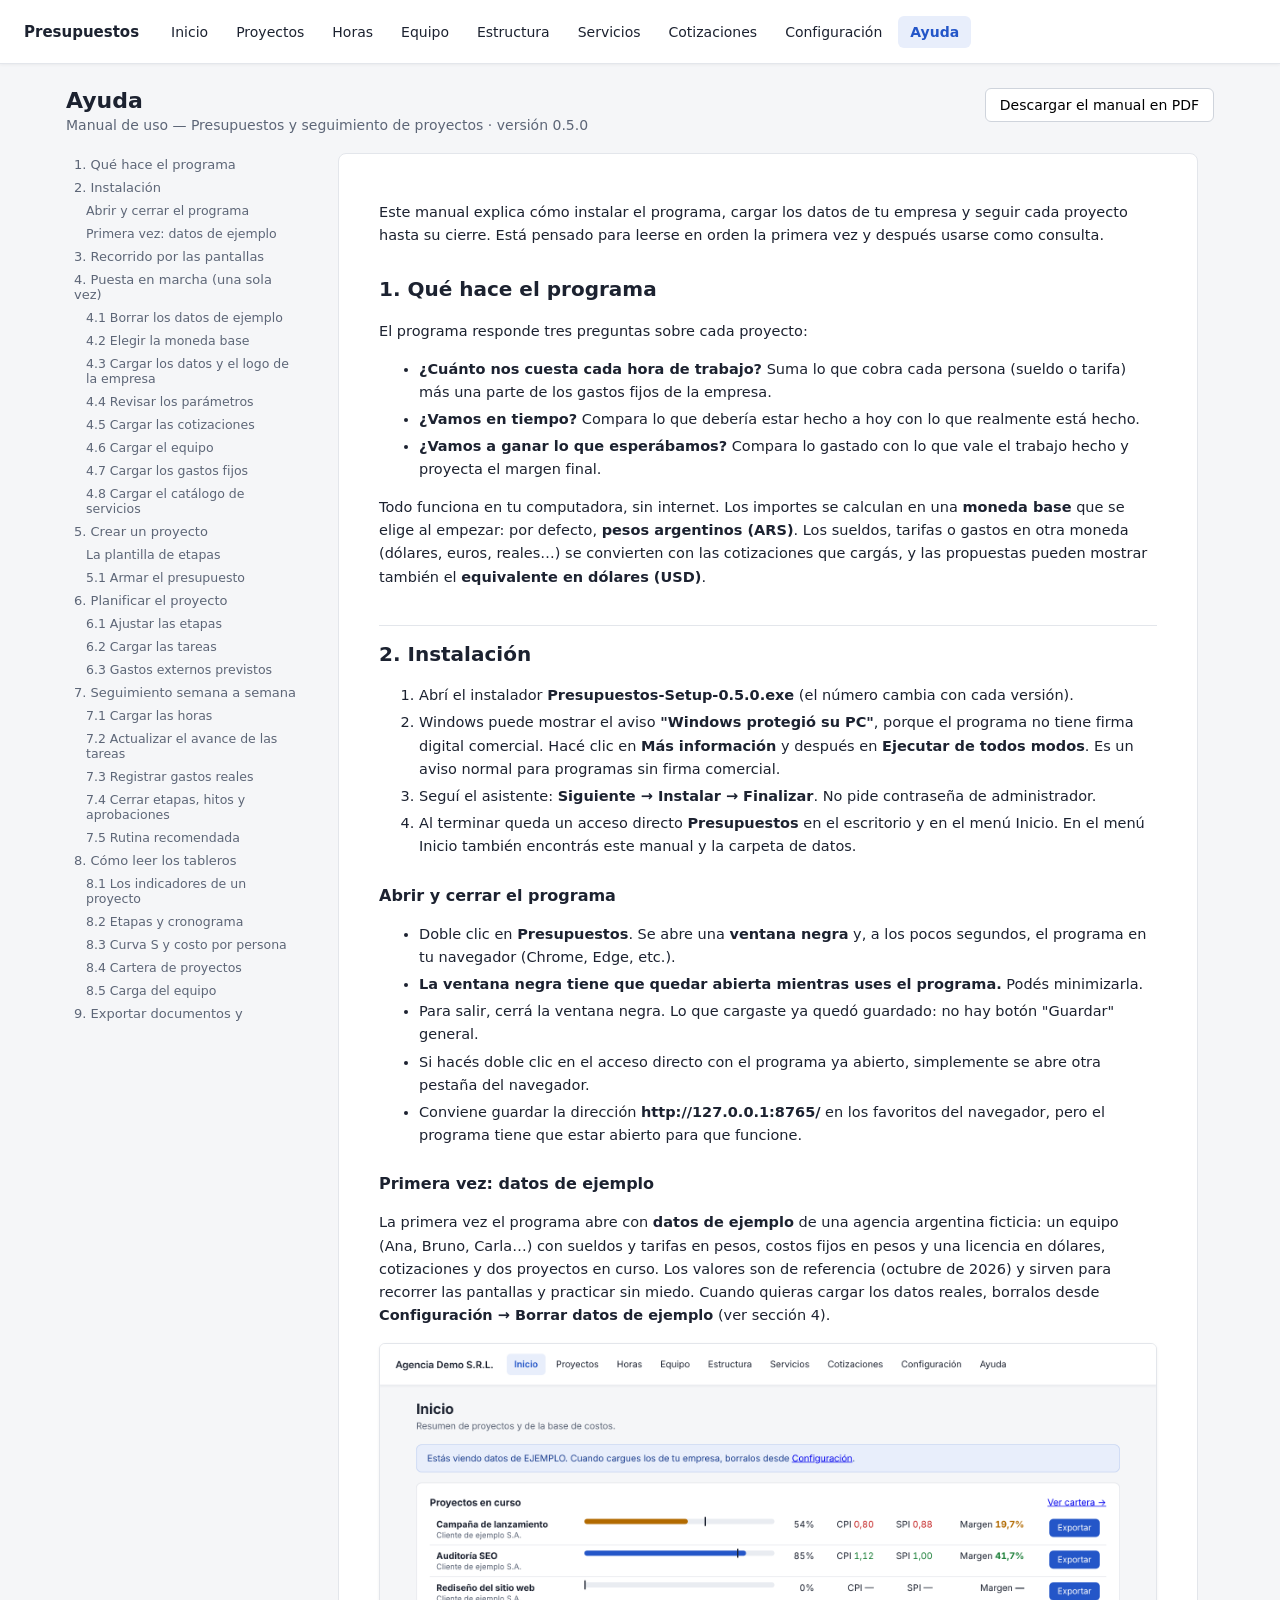
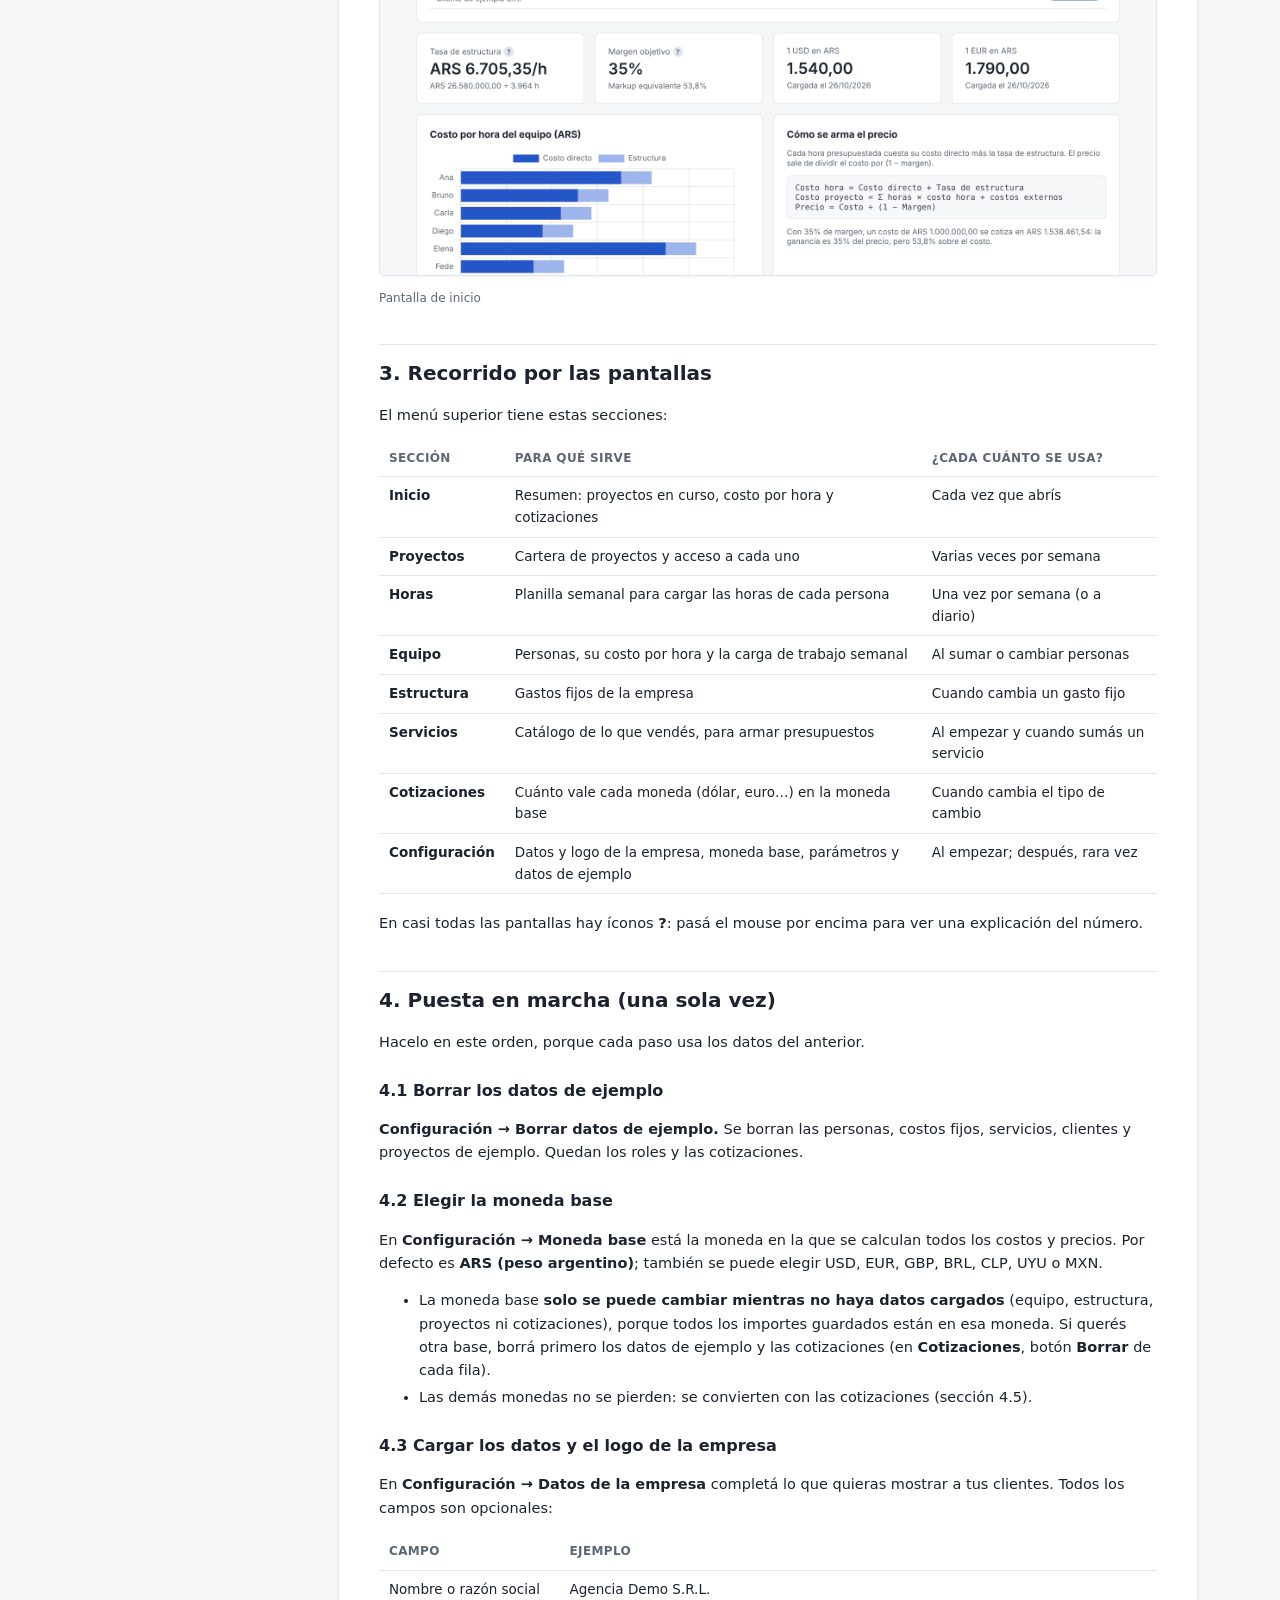
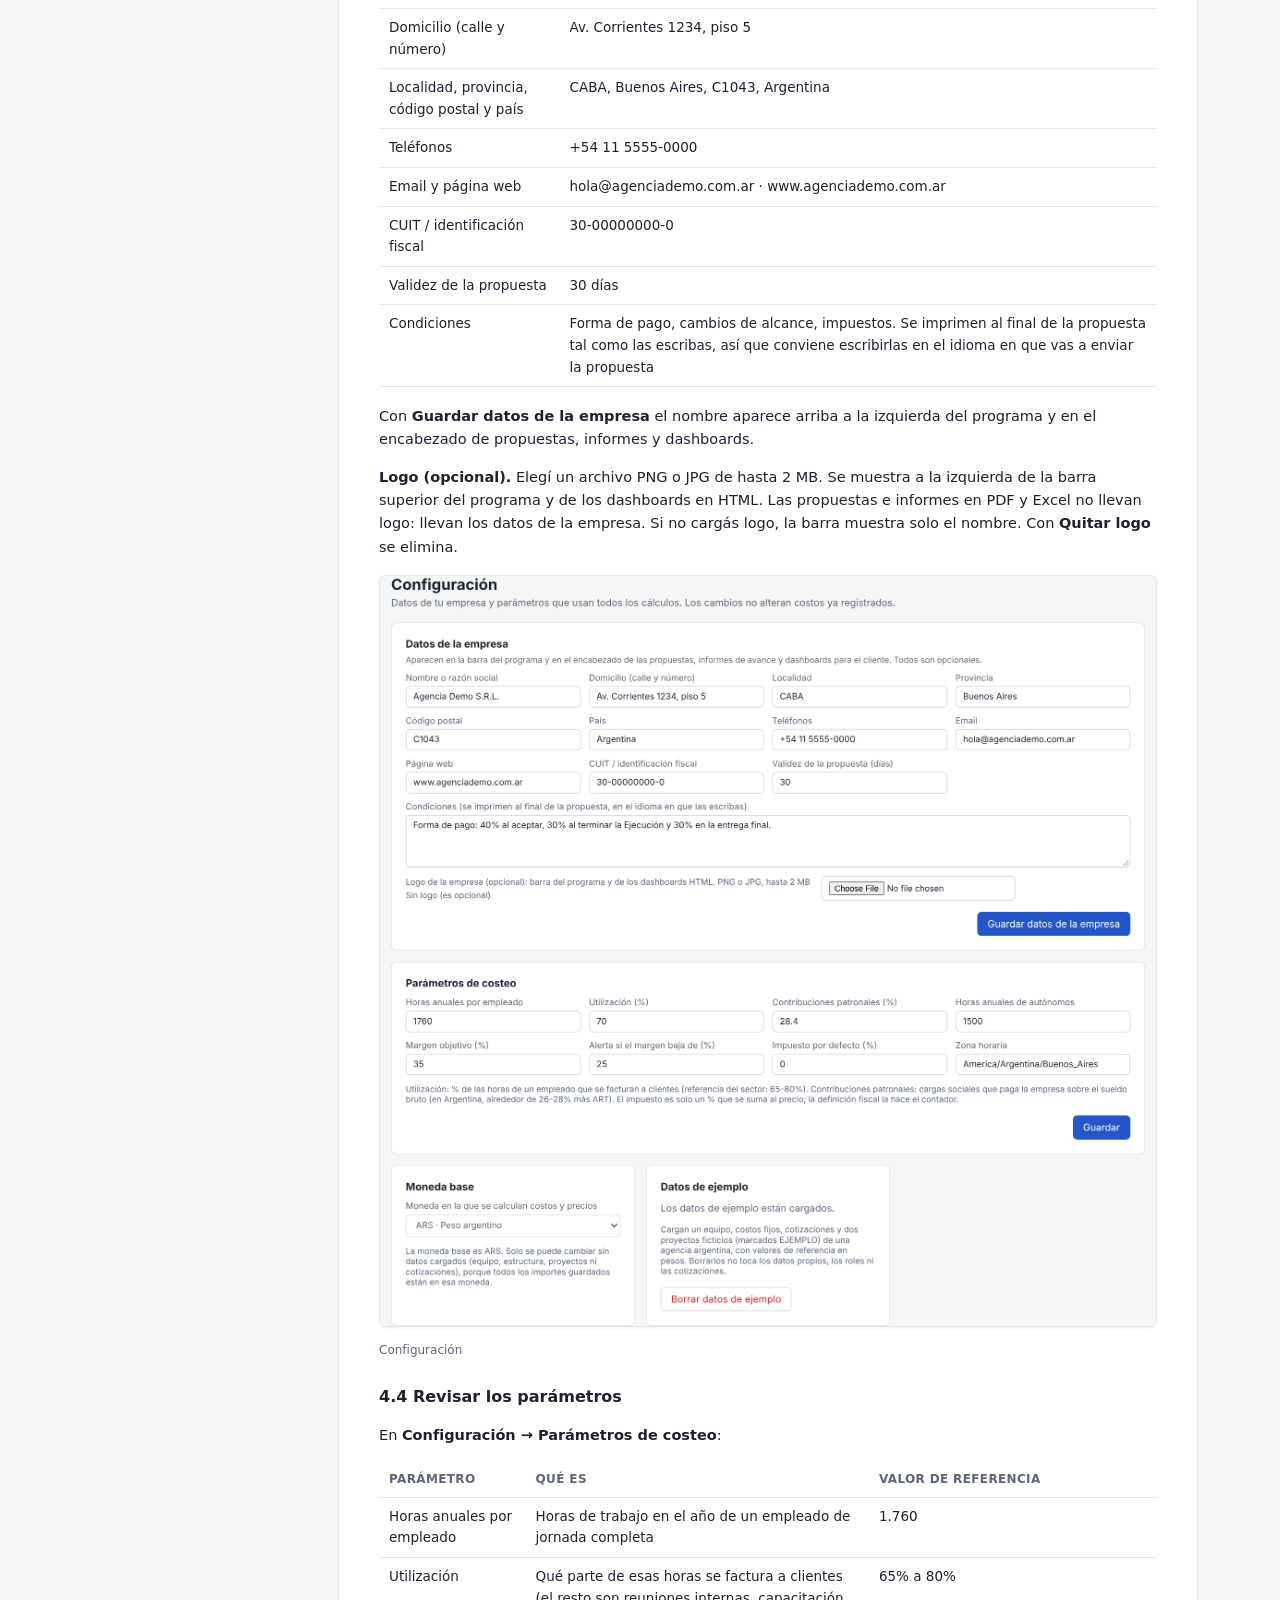
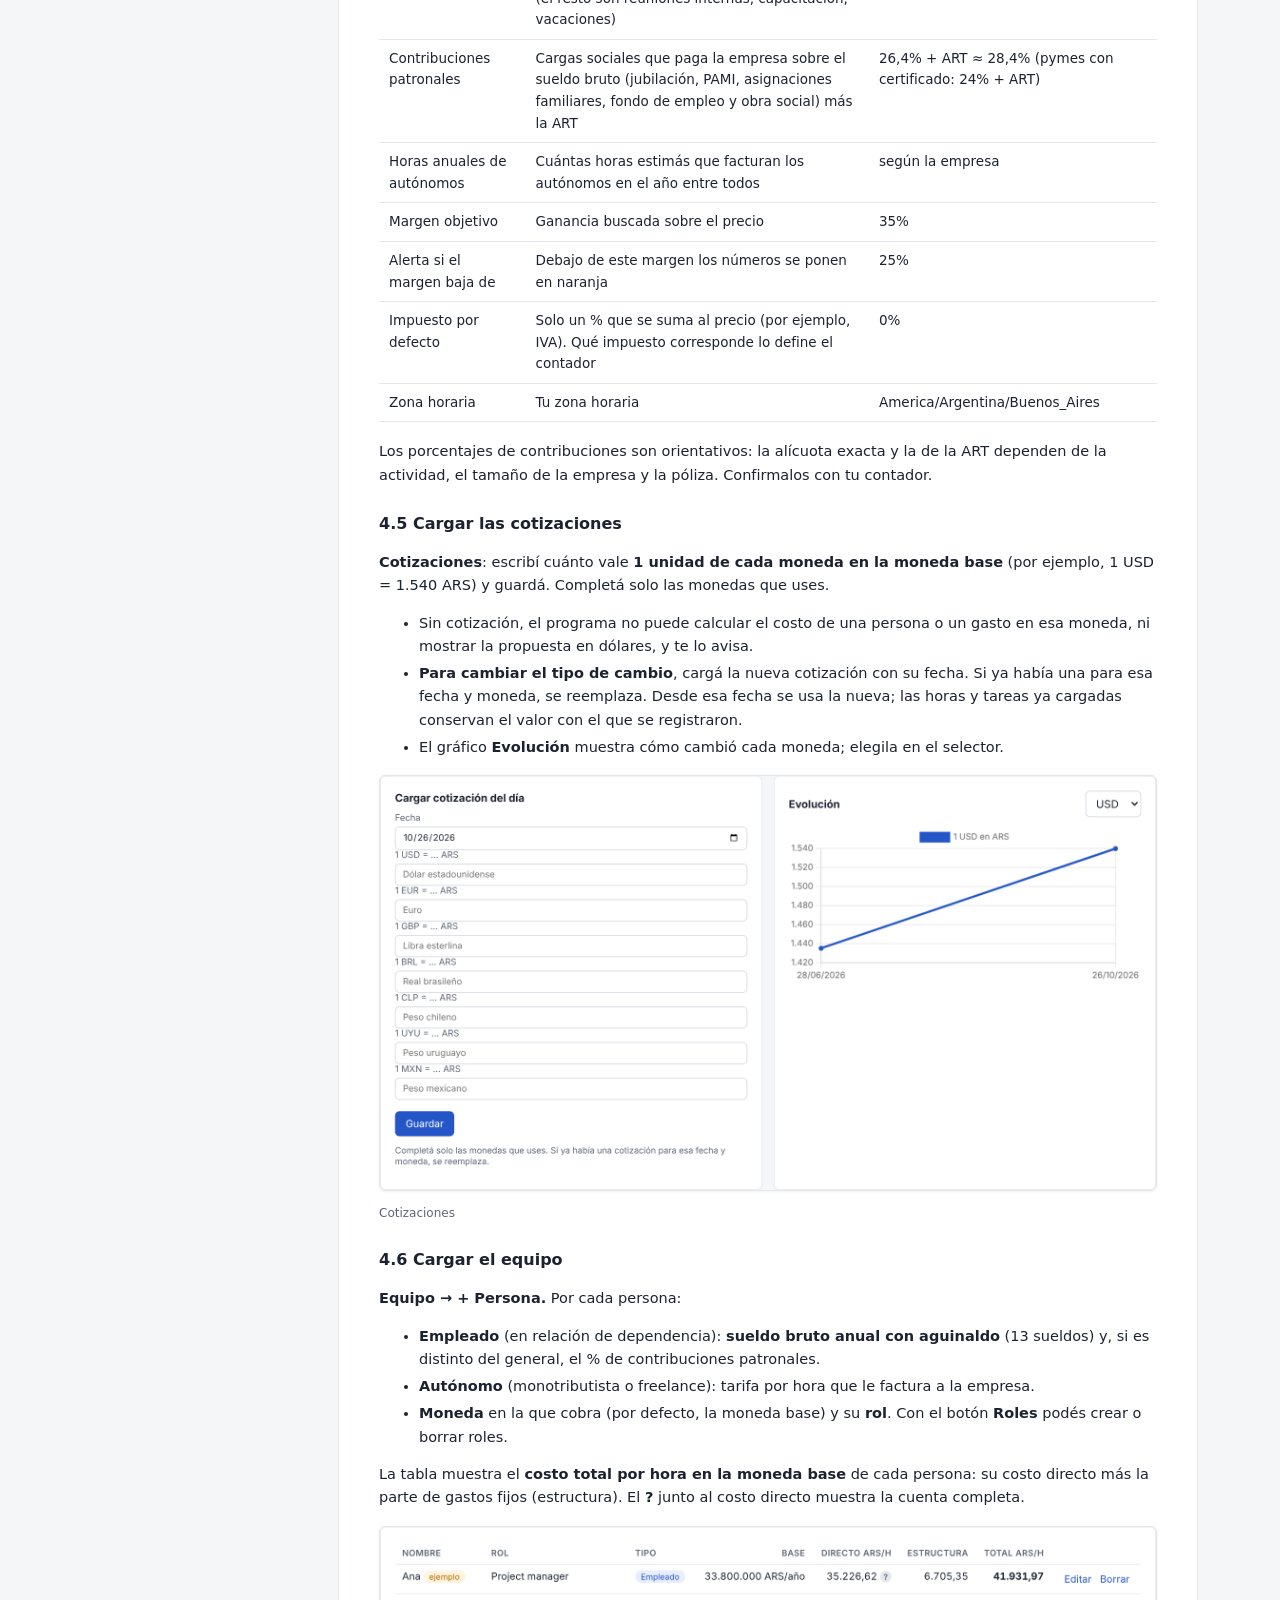
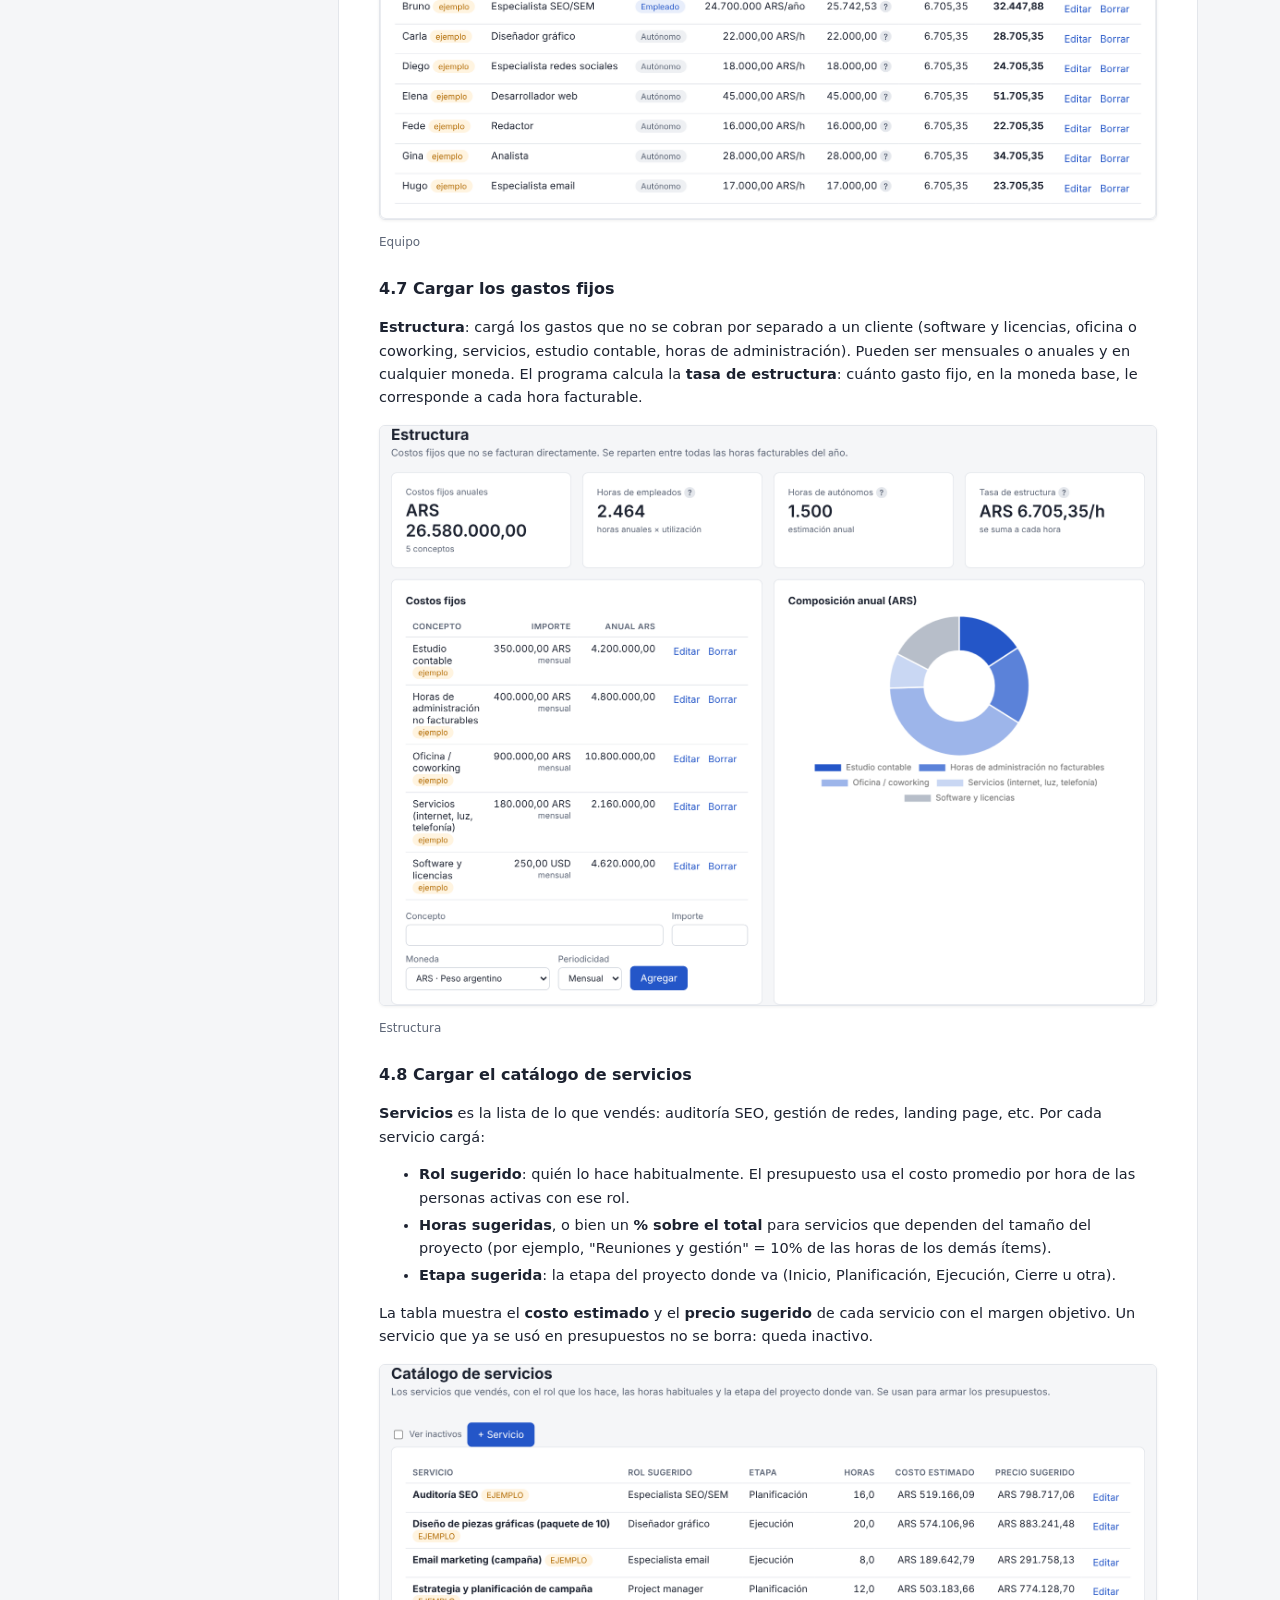
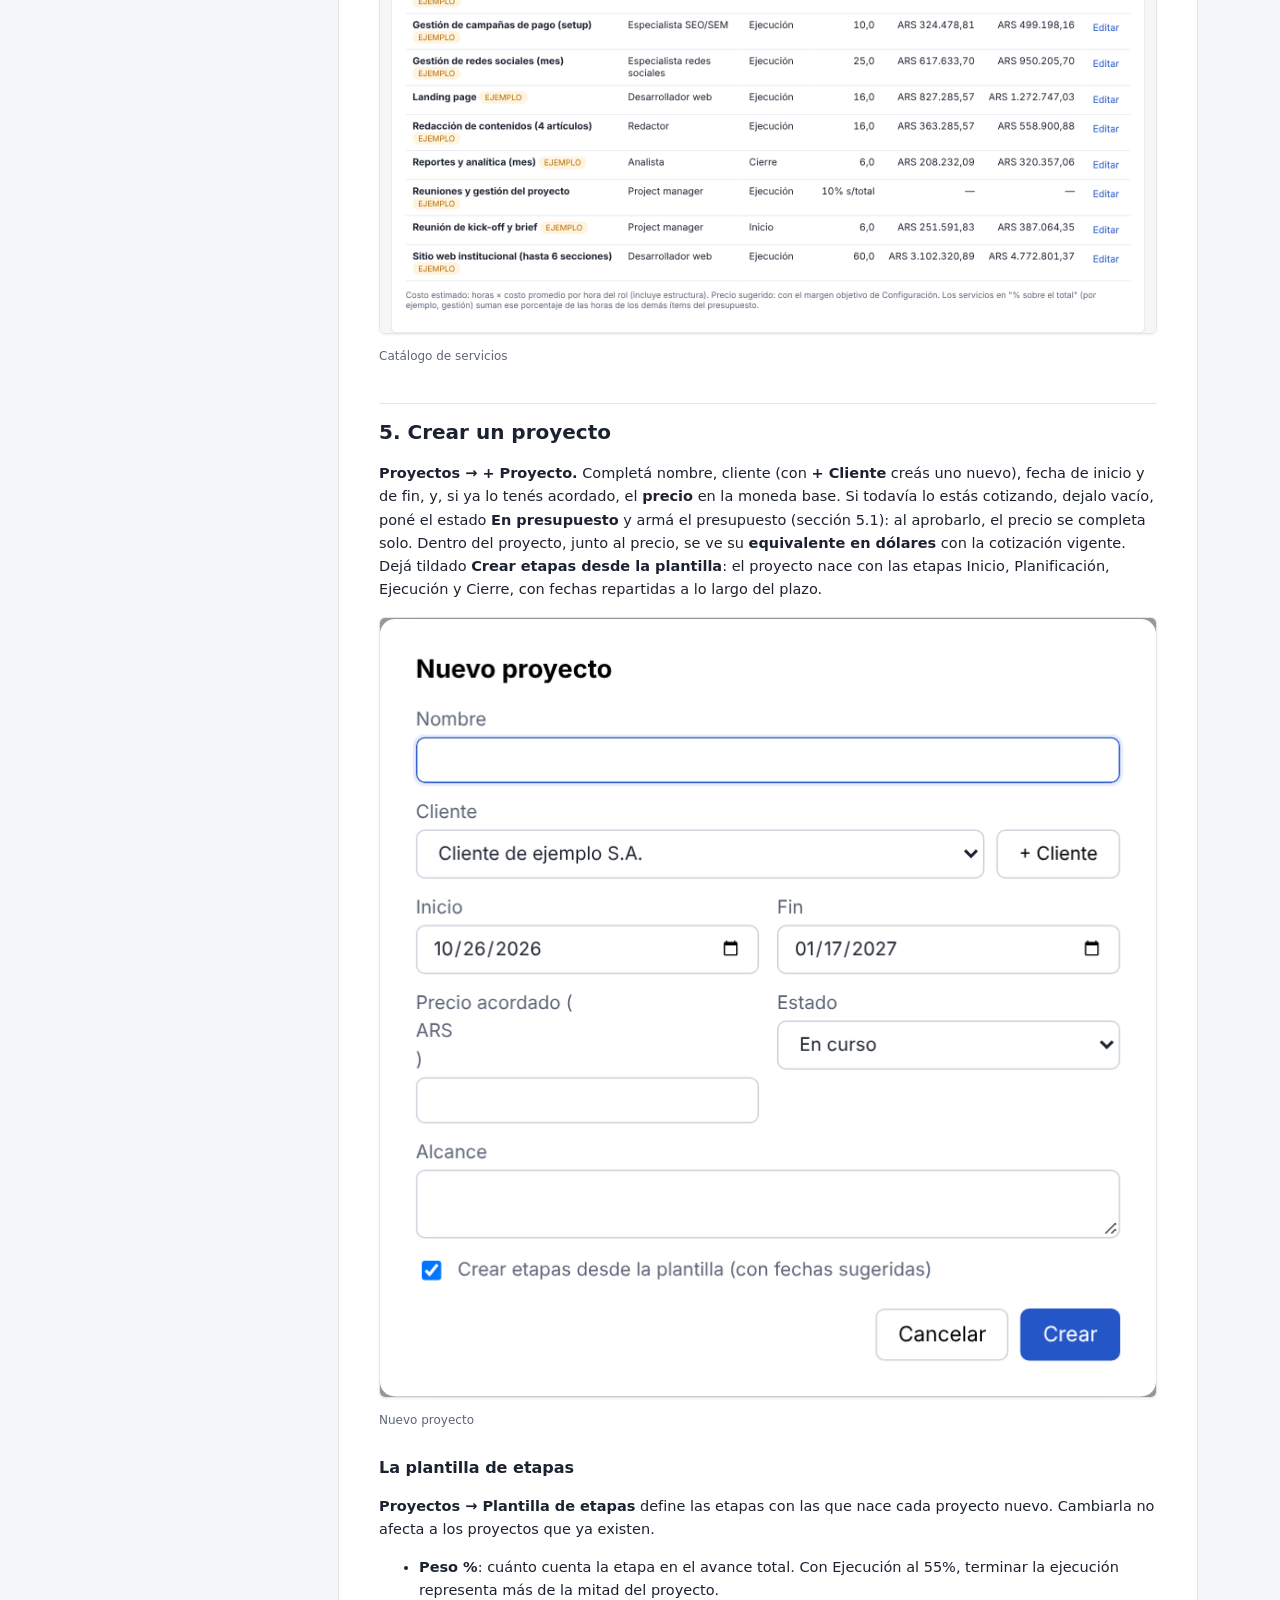
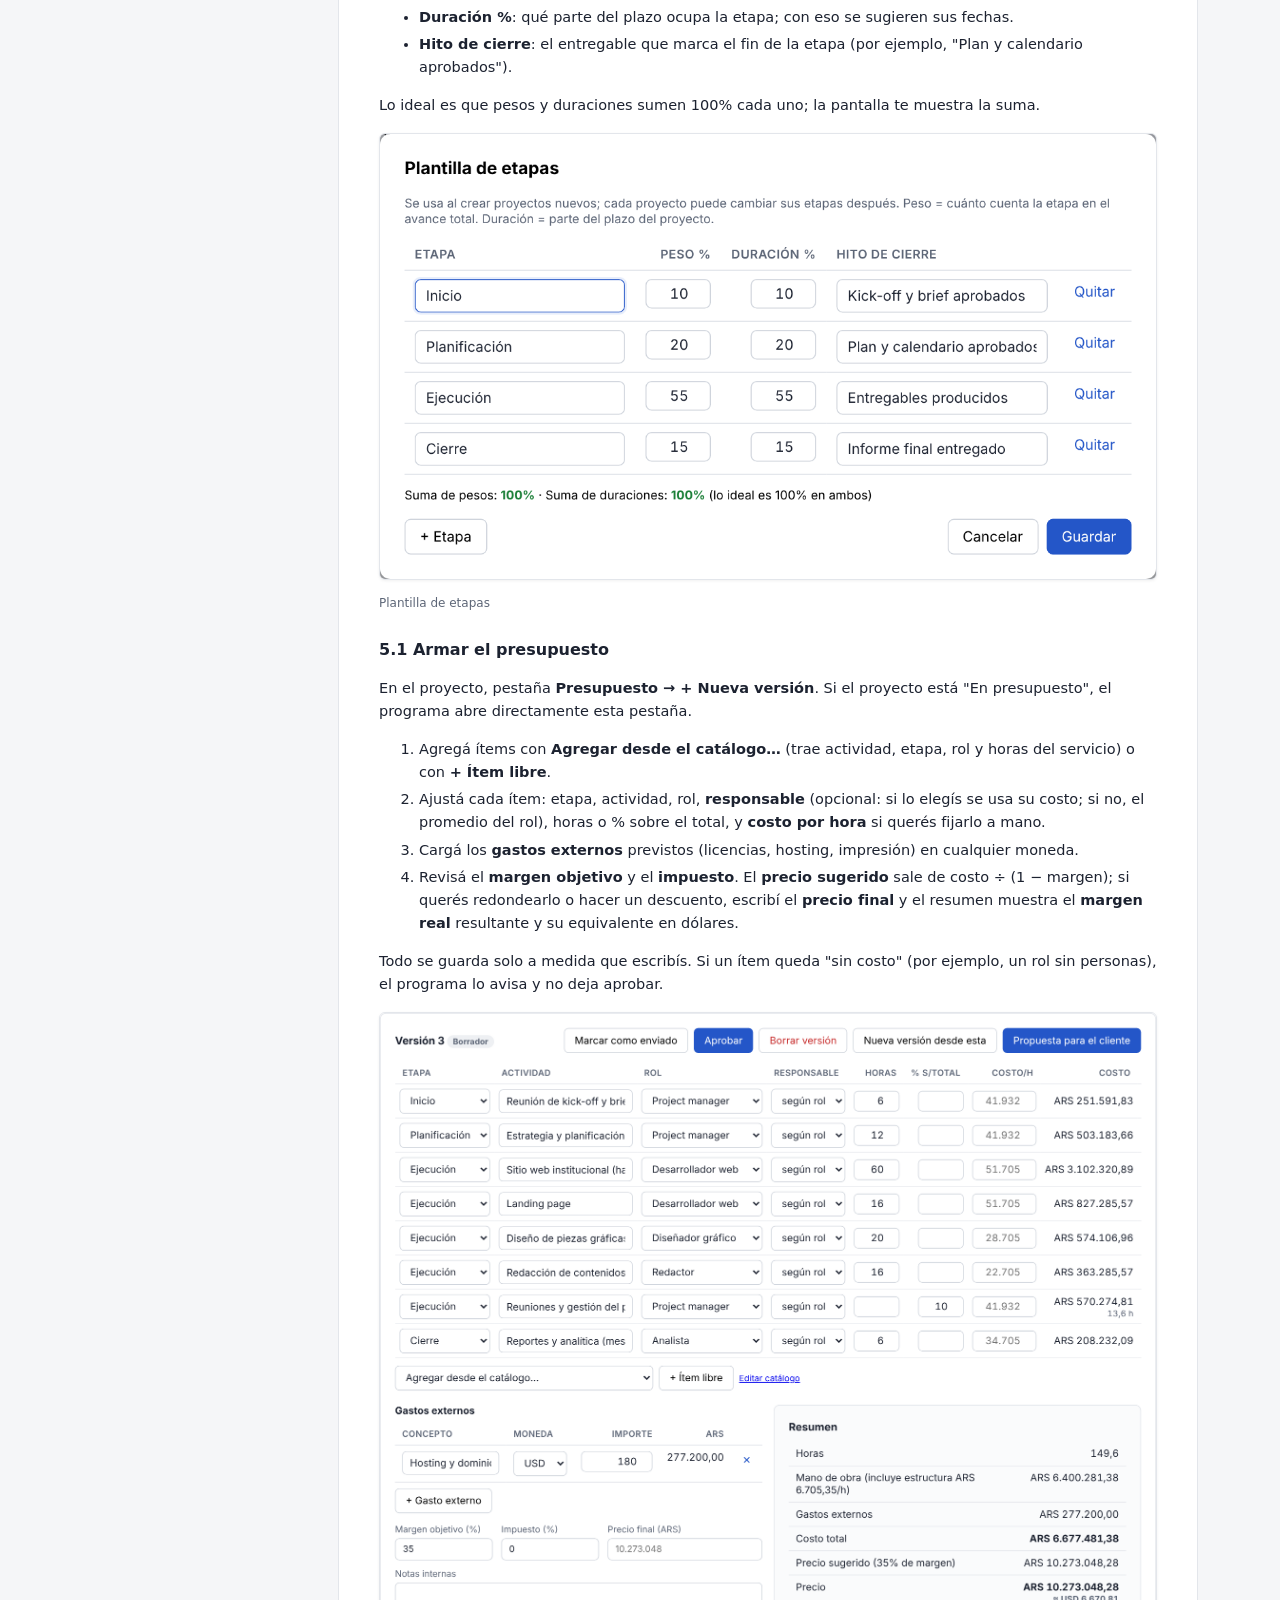
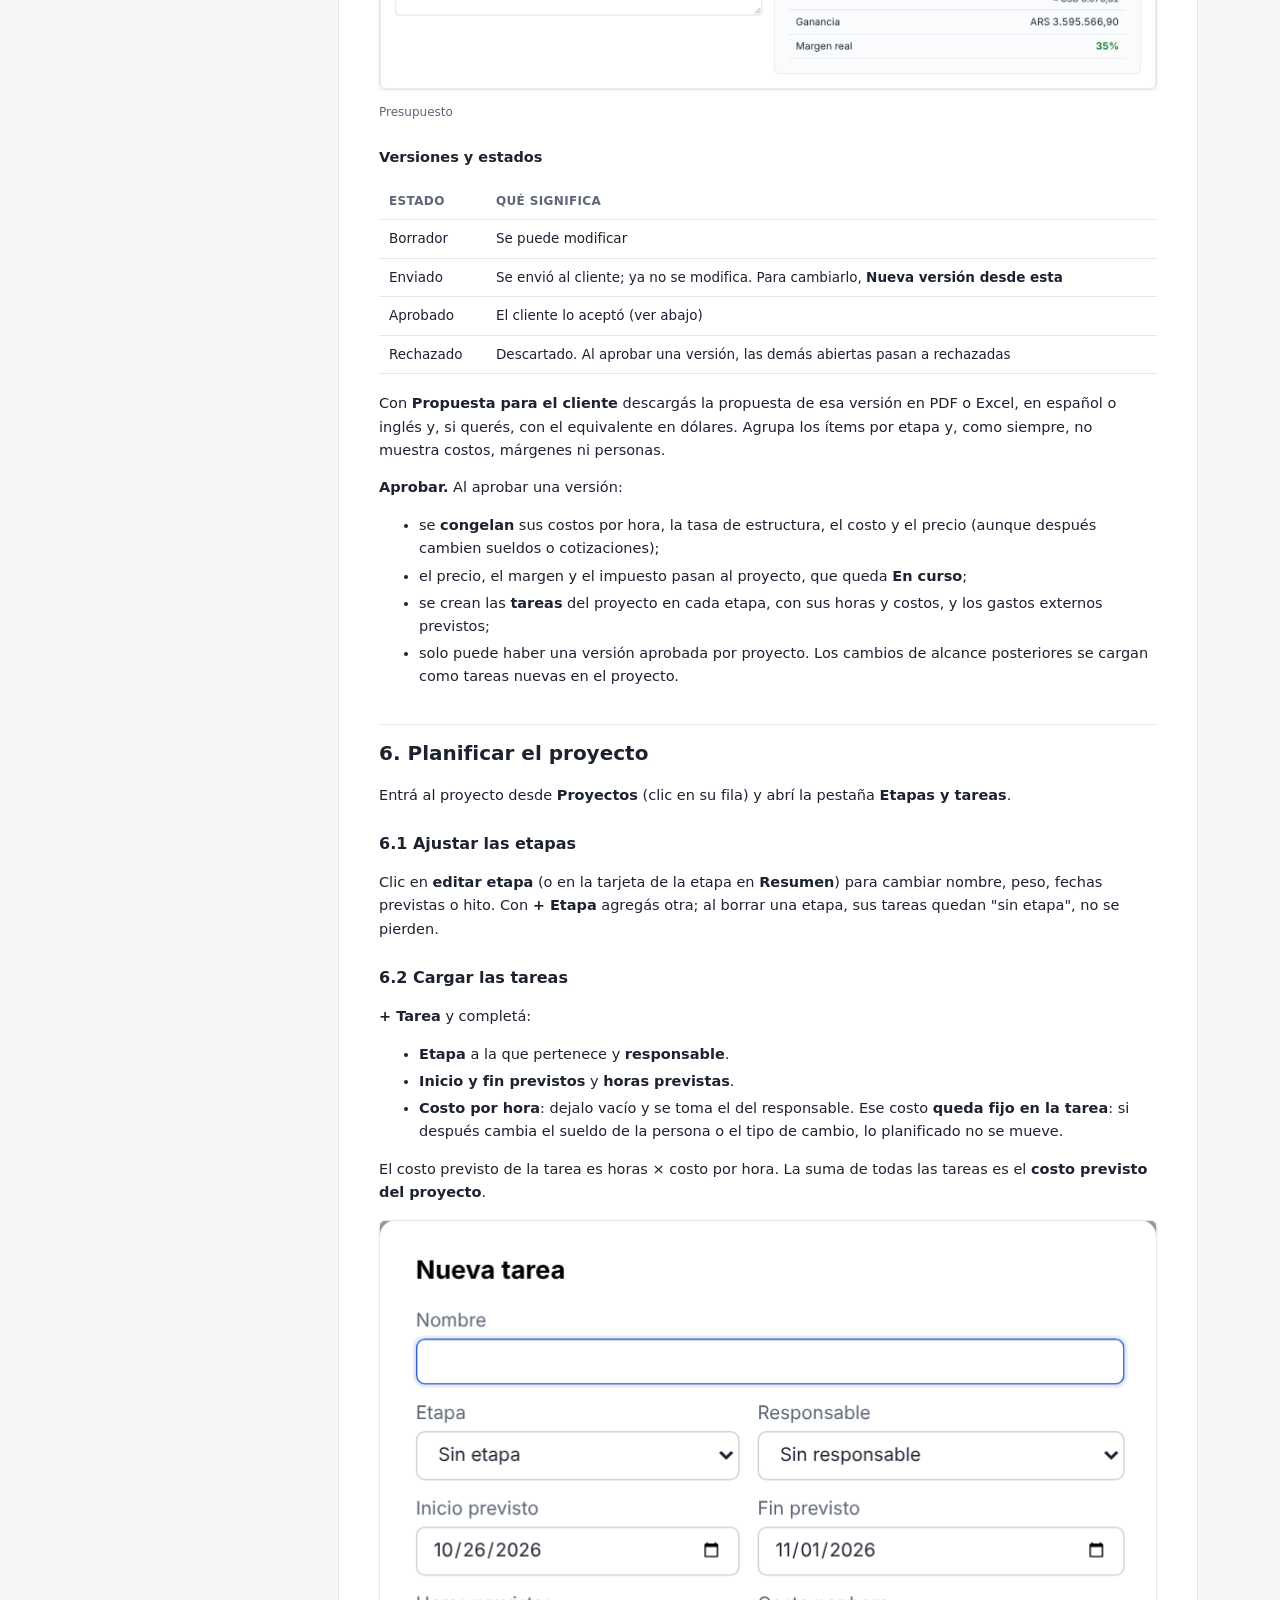
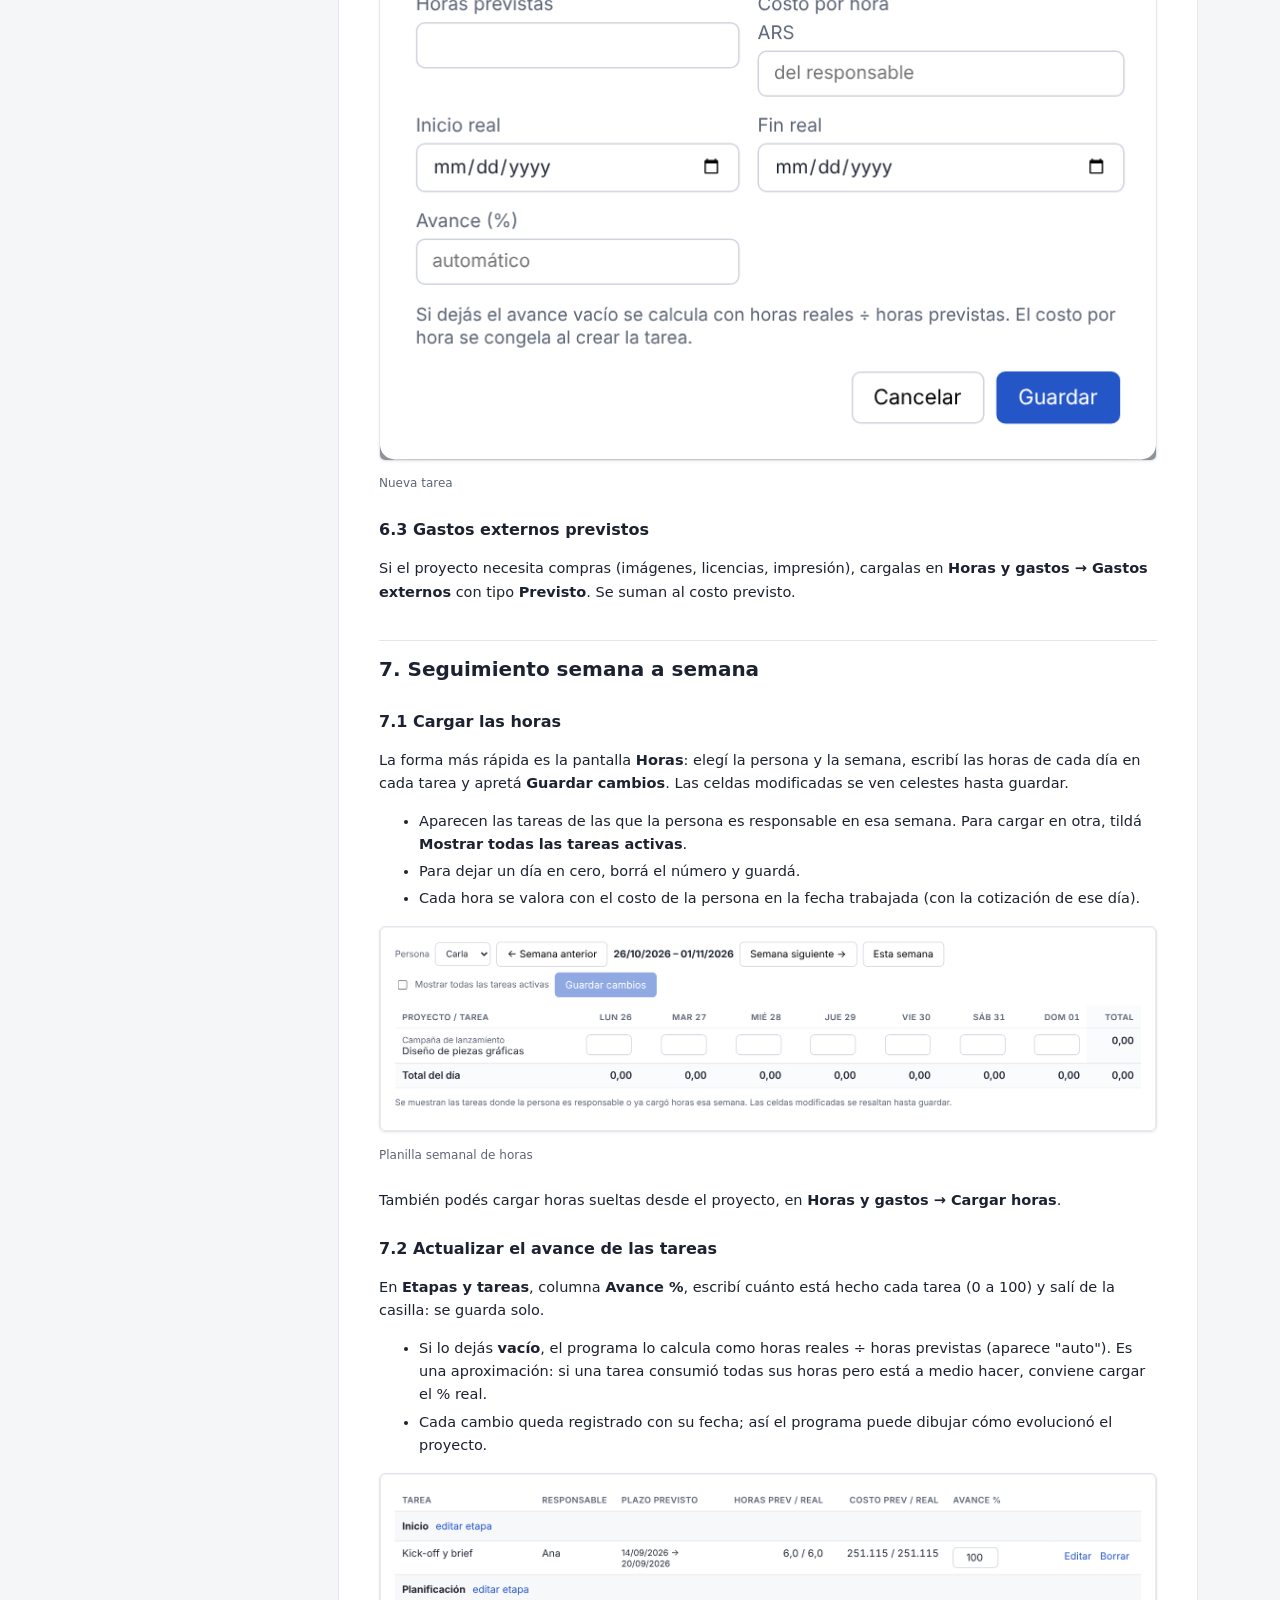
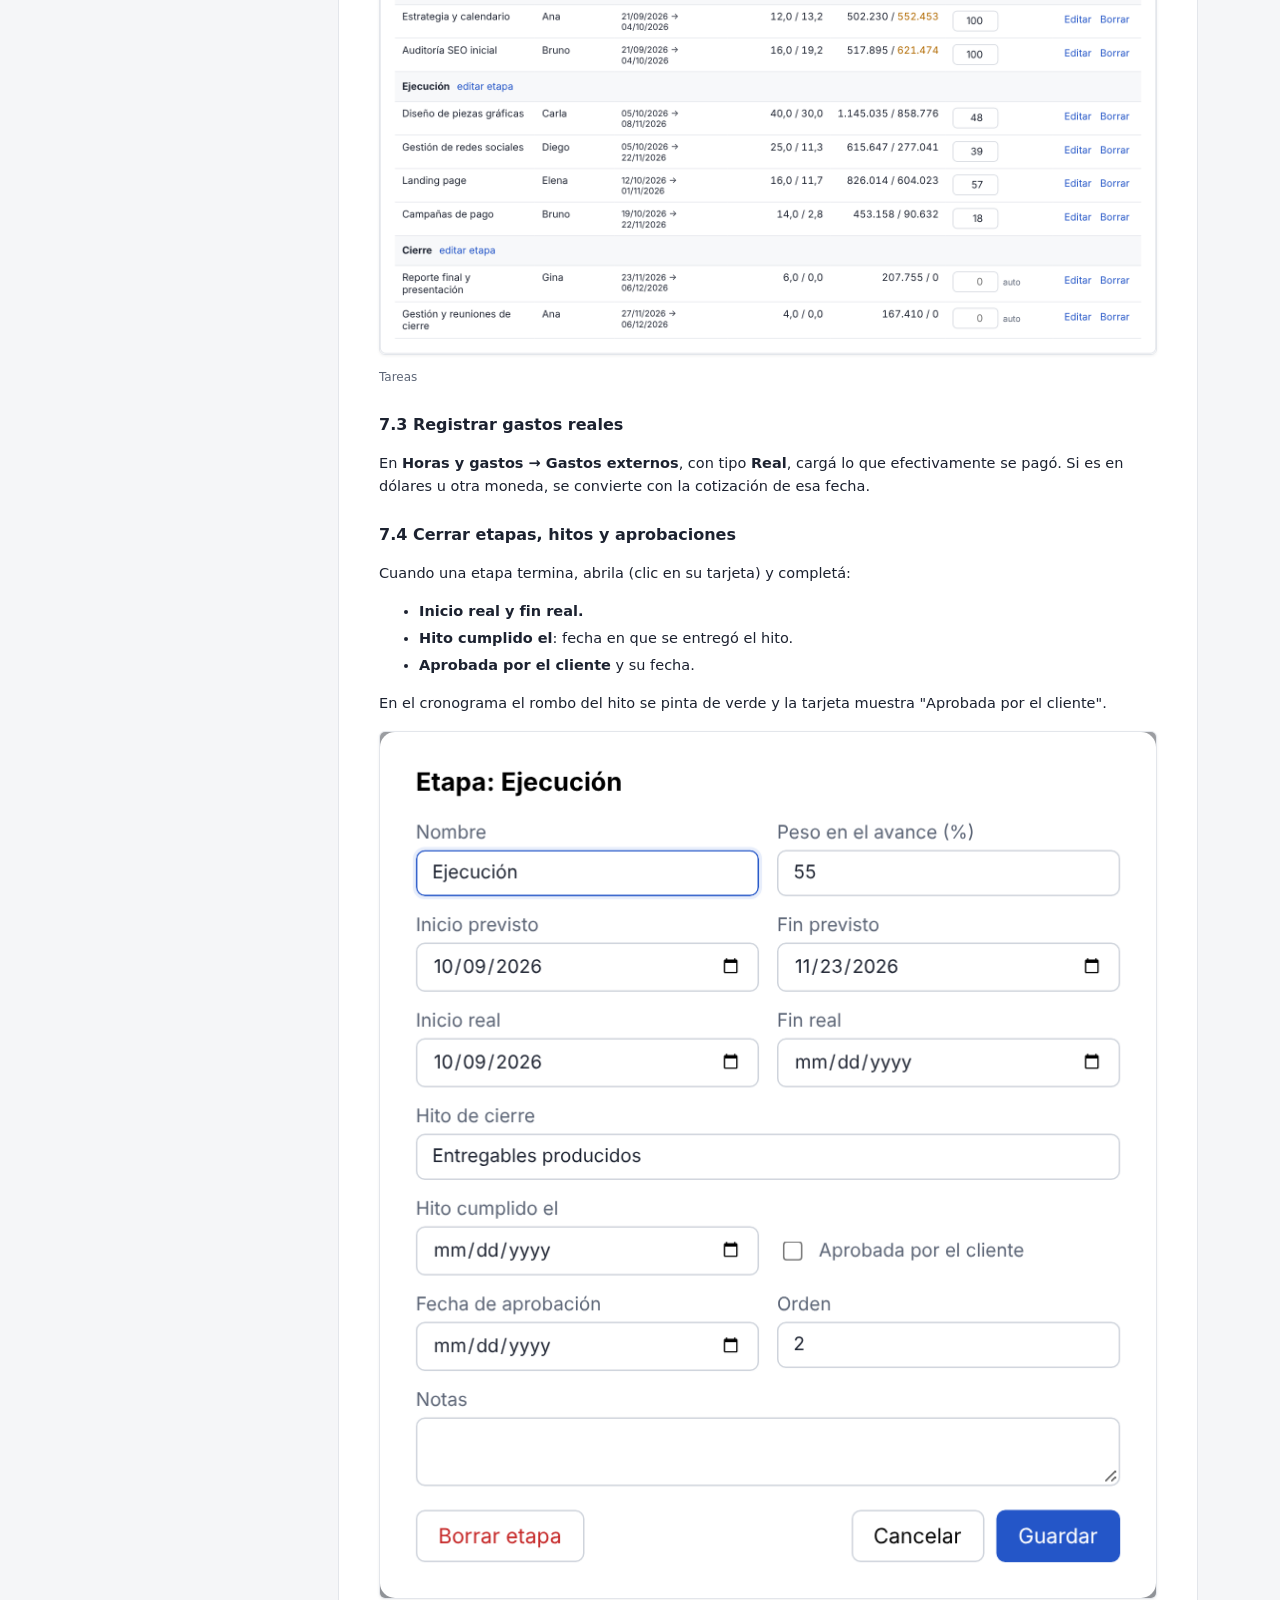
==== frontend/ayuda.html @ 63704be1 "Presupuestos y seguimiento de proyectos 0.5.0 Sistema local para agencias y consultoras de marketing" ====
<!doctype html>
<html lang="es">
<head>
  <meta charset="utf-8"><meta name="viewport" content="width=device-width, initial-scale=1">
  <title>Ayuda · Presupuestos</title>
  <link rel="stylesheet" href="assets/app.css">
  <style>
.manual { display: grid; grid-template-columns: 240px 1fr; gap: 32px; align-items: start; }
.manual nav.indice { position: sticky; top: 16px; font-size: 13px; max-height: calc(100vh - 32px); overflow: auto; }
.manual nav.indice a { display: block; color: var(--muted); text-decoration: none; padding: 4px 8px; border-radius: 4px; }
.manual nav.indice a:hover { background: var(--accent-soft); color: var(--accent); }
.manual nav.indice a.n3 { padding-left: 20px; font-size: 12.5px; }
.contenido { background: #fff; border: 1px solid var(--line); border-radius: 8px; padding: 32px 40px; line-height: 1.6; font-size: 14.5px; max-width: 860px; }
.contenido h2 { font-size: 20px; margin: 36px 0 12px; padding-top: 12px; border-top: 1px solid var(--line); }
.contenido h2:first-of-type { border-top: none; margin-top: 8px; }
.contenido h3 { font-size: 16px; margin: 24px 0 8px; }
.contenido table { margin: 12px 0 18px; font-size: 13.5px; }
.contenido td, .contenido th { border-bottom: 1px solid var(--line); }
.contenido figure { margin: 16px 0 24px; }
.contenido figure img { max-width: 100%; border: 1px solid var(--line); border-radius: 6px; box-shadow: 0 1px 3px rgba(0,0,0,.06); }
.contenido figcaption { font-size: 12px; color: var(--muted); margin-top: 6px; }
.contenido code { background: #f2f4f7; padding: 1px 5px; border-radius: 4px; font-size: 12.5px; }
.contenido li { margin: 4px 0; }
@media (max-width: 900px) { .manual { grid-template-columns: 1fr; } .manual nav.indice { position: static; } .contenido { padding: 20px; } }
</style>
</head>
<body>
<main style="max-width:1180px">
  <div style="display:flex;justify-content:space-between;align-items:flex-start;gap:16px;flex-wrap:wrap">
    <div><h1>Ayuda</h1><p class="sub">Manual de uso — Presupuestos y seguimiento de proyectos · versión 0.5.0</p></div>
    <a href="manual.pdf" download><button>Descargar el manual en PDF</button></a>
  </div>
  <div class="manual">
    <nav class="indice"><a class="n2" href="#1-que-hace-el-programa">1. Qué hace el programa</a><a class="n2" href="#2-instalacion">2. Instalación</a><a class="n3" href="#abrir-y-cerrar-el-programa">Abrir y cerrar el programa</a><a class="n3" href="#primera-vez-datos-de-ejemplo">Primera vez: datos de ejemplo</a><a class="n2" href="#3-recorrido-por-las-pantallas">3. Recorrido por las pantallas</a><a class="n2" href="#4-puesta-en-marcha-una-sola-vez">4. Puesta en marcha (una sola vez)</a><a class="n3" href="#41-borrar-los-datos-de-ejemplo">4.1 Borrar los datos de ejemplo</a><a class="n3" href="#42-elegir-la-moneda-base">4.2 Elegir la moneda base</a><a class="n3" href="#43-cargar-los-datos-y-el-logo-de-la-empresa">4.3 Cargar los datos y el logo de la empresa</a><a class="n3" href="#44-revisar-los-parametros">4.4 Revisar los parámetros</a><a class="n3" href="#45-cargar-las-cotizaciones">4.5 Cargar las cotizaciones</a><a class="n3" href="#46-cargar-el-equipo">4.6 Cargar el equipo</a><a class="n3" href="#47-cargar-los-gastos-fijos">4.7 Cargar los gastos fijos</a><a class="n3" href="#48-cargar-el-catalogo-de-servicios">4.8 Cargar el catálogo de servicios</a><a class="n2" href="#5-crear-un-proyecto">5. Crear un proyecto</a><a class="n3" href="#la-plantilla-de-etapas">La plantilla de etapas</a><a class="n3" href="#51-armar-el-presupuesto">5.1 Armar el presupuesto</a><a class="n2" href="#6-planificar-el-proyecto">6. Planificar el proyecto</a><a class="n3" href="#61-ajustar-las-etapas">6.1 Ajustar las etapas</a><a class="n3" href="#62-cargar-las-tareas">6.2 Cargar las tareas</a><a class="n3" href="#63-gastos-externos-previstos">6.3 Gastos externos previstos</a><a class="n2" href="#7-seguimiento-semana-a-semana">7. Seguimiento semana a semana</a><a class="n3" href="#71-cargar-las-horas">7.1 Cargar las horas</a><a class="n3" href="#72-actualizar-el-avance-de-las-tareas">7.2 Actualizar el avance de las tareas</a><a class="n3" href="#73-registrar-gastos-reales">7.3 Registrar gastos reales</a><a class="n3" href="#74-cerrar-etapas-hitos-y-aprobaciones">7.4 Cerrar etapas, hitos y aprobaciones</a><a class="n3" href="#75-rutina-recomendada">7.5 Rutina recomendada</a><a class="n2" href="#8-como-leer-los-tableros">8. Cómo leer los tableros</a><a class="n3" href="#81-los-indicadores-de-un-proyecto">8.1 Los indicadores de un proyecto</a><a class="n3" href="#82-etapas-y-cronograma">8.2 Etapas y cronograma</a><a class="n3" href="#83-curva-s-y-costo-por-persona">8.3 Curva S y costo por persona</a><a class="n3" href="#84-cartera-de-proyectos">8.4 Cartera de proyectos</a><a class="n3" href="#85-carga-del-equipo">8.5 Carga del equipo</a><a class="n2" href="#9-exportar-documentos-y-dashboards">9. Exportar documentos y dashboards</a><a class="n3" href="#91-para-el-cliente-en-espanol-o-ingles-sin-costos">9.1 Para el cliente (en español o inglés, sin costos)</a><a class="n3" href="#92-para-uso-interno">9.2 Para uso interno</a><a class="n3" href="#93-los-dashboards-en-html">9.3 Los dashboards en HTML</a><a class="n2" href="#10-respaldos-y-datos">10. Respaldos y datos</a><a class="n2" href="#11-actualizaciones">11. Actualizaciones</a><a class="n2" href="#12-problemas-frecuentes">12. Problemas frecuentes</a><a class="n2" href="#13-glosario">13. Glosario</a><a class="n2" href="#14-licencia-y-autoria">14. Licencia y autoría</a></nav>
    <article class="contenido"><p>Este manual explica cómo instalar el programa, cargar los datos de tu empresa y seguir cada proyecto hasta su cierre. Está pensado para leerse en orden la primera vez y después usarse como consulta.</p>
<h2 id="1-que-hace-el-programa">1. Qué hace el programa</h2>
<p>El programa responde tres preguntas sobre cada proyecto:</p>
<ul>
<li><strong>¿Cuánto nos cuesta cada hora de trabajo?</strong> Suma lo que cobra cada persona (sueldo o tarifa) más una parte de los gastos fijos de la empresa.</li>
<li><strong>¿Vamos en tiempo?</strong> Compara lo que debería estar hecho a hoy con lo que realmente está hecho.</li>
<li><strong>¿Vamos a ganar lo que esperábamos?</strong> Compara lo gastado con lo que vale el trabajo hecho y proyecta el margen final.</li>
</ul>
<p>Todo funciona en tu computadora, sin internet. Los importes se calculan en una <strong>moneda base</strong> que se elige al empezar: por defecto, <strong>pesos argentinos (ARS)</strong>. Los sueldos, tarifas o gastos en otra moneda (dólares, euros, reales…) se convierten con las cotizaciones que cargás, y las propuestas pueden mostrar también el <strong>equivalente en dólares (USD)</strong>.</p>
<h2 id="2-instalacion">2. Instalación</h2>
<ol>
<li>Abrí el instalador <strong>Presupuestos-Setup-0.5.0.exe</strong> (el número cambia con cada versión).</li>
<li>Windows puede mostrar el aviso <strong>"Windows protegió su PC"</strong>, porque el programa no tiene firma digital comercial. Hacé clic en <strong>Más información</strong> y después en <strong>Ejecutar de todos modos</strong>. Es un aviso normal para programas sin firma comercial.</li>
<li>Seguí el asistente: <strong>Siguiente → Instalar → Finalizar</strong>. No pide contraseña de administrador.</li>
<li>Al terminar queda un acceso directo <strong>Presupuestos</strong> en el escritorio y en el menú Inicio. En el menú Inicio también encontrás este manual y la carpeta de datos.</li>
</ol>
<h3 id="abrir-y-cerrar-el-programa">Abrir y cerrar el programa</h3>
<ul>
<li>Doble clic en <strong>Presupuestos</strong>. Se abre una <strong>ventana negra</strong> y, a los pocos segundos, el programa en tu navegador (Chrome, Edge, etc.).</li>
<li><strong>La ventana negra tiene que quedar abierta mientras uses el programa.</strong> Podés minimizarla.</li>
<li>Para salir, cerrá la ventana negra. Lo que cargaste ya quedó guardado: no hay botón "Guardar" general.</li>
<li>Si hacés doble clic en el acceso directo con el programa ya abierto, simplemente se abre otra pestaña del navegador.</li>
<li>Conviene guardar la dirección <strong>http://127.0.0.1:8765/</strong> en los favoritos del navegador, pero el programa tiene que estar abierto para que funcione.</li>
</ul>
<h3 id="primera-vez-datos-de-ejemplo">Primera vez: datos de ejemplo</h3>
<p>La primera vez el programa abre con <strong>datos de ejemplo</strong> de una agencia argentina ficticia: un equipo (Ana, Bruno, Carla…) con sueldos y tarifas en pesos, costos fijos en pesos y una licencia en dólares, cotizaciones y dos proyectos en curso. Los valores son de referencia (octubre de 2026) y sirven para recorrer las pantallas y practicar sin miedo. Cuando quieras cargar los datos reales, borralos desde <strong>Configuración → Borrar datos de ejemplo</strong> (ver sección 4).</p>
<figure><img alt="Pantalla de inicio" src="assets/manual/01_inicio.png"><figcaption>Pantalla de inicio</figcaption></figure>
<h2 id="3-recorrido-por-las-pantallas">3. Recorrido por las pantallas</h2>
<p>El menú superior tiene estas secciones:</p>
<table>
<thead>
<tr>
<th>Sección</th>
<th>Para qué sirve</th>
<th>¿Cada cuánto se usa?</th>
</tr>
</thead>
<tbody>
<tr>
<td><strong>Inicio</strong></td>
<td>Resumen: proyectos en curso, costo por hora y cotizaciones</td>
<td>Cada vez que abrís</td>
</tr>
<tr>
<td><strong>Proyectos</strong></td>
<td>Cartera de proyectos y acceso a cada uno</td>
<td>Varias veces por semana</td>
</tr>
<tr>
<td><strong>Horas</strong></td>
<td>Planilla semanal para cargar las horas de cada persona</td>
<td>Una vez por semana (o a diario)</td>
</tr>
<tr>
<td><strong>Equipo</strong></td>
<td>Personas, su costo por hora y la carga de trabajo semanal</td>
<td>Al sumar o cambiar personas</td>
</tr>
<tr>
<td><strong>Estructura</strong></td>
<td>Gastos fijos de la empresa</td>
<td>Cuando cambia un gasto fijo</td>
</tr>
<tr>
<td><strong>Servicios</strong></td>
<td>Catálogo de lo que vendés, para armar presupuestos</td>
<td>Al empezar y cuando sumás un servicio</td>
</tr>
<tr>
<td><strong>Cotizaciones</strong></td>
<td>Cuánto vale cada moneda (dólar, euro…) en la moneda base</td>
<td>Cuando cambia el tipo de cambio</td>
</tr>
<tr>
<td><strong>Configuración</strong></td>
<td>Datos y logo de la empresa, moneda base, parámetros y datos de ejemplo</td>
<td>Al empezar; después, rara vez</td>
</tr>
</tbody>
</table>
<p>En casi todas las pantallas hay íconos <strong>?</strong>: pasá el mouse por encima para ver una explicación del número.</p>
<h2 id="4-puesta-en-marcha-una-sola-vez">4. Puesta en marcha (una sola vez)</h2>
<p>Hacelo en este orden, porque cada paso usa los datos del anterior.</p>
<h3 id="41-borrar-los-datos-de-ejemplo">4.1 Borrar los datos de ejemplo</h3>
<p><strong>Configuración → Borrar datos de ejemplo.</strong> Se borran las personas, costos fijos, servicios, clientes y proyectos de ejemplo. Quedan los roles y las cotizaciones.</p>
<h3 id="42-elegir-la-moneda-base">4.2 Elegir la moneda base</h3>
<p>En <strong>Configuración → Moneda base</strong> está la moneda en la que se calculan todos los costos y precios. Por defecto es <strong>ARS (peso argentino)</strong>; también se puede elegir USD, EUR, GBP, BRL, CLP, UYU o MXN.</p>
<ul>
<li>La moneda base <strong>solo se puede cambiar mientras no haya datos cargados</strong> (equipo, estructura, proyectos ni cotizaciones), porque todos los importes guardados están en esa moneda. Si querés otra base, borrá primero los datos de ejemplo y las cotizaciones (en <strong>Cotizaciones</strong>, botón <strong>Borrar</strong> de cada fila).</li>
<li>Las demás monedas no se pierden: se convierten con las cotizaciones (sección 4.5).</li>
</ul>
<h3 id="43-cargar-los-datos-y-el-logo-de-la-empresa">4.3 Cargar los datos y el logo de la empresa</h3>
<p>En <strong>Configuración → Datos de la empresa</strong> completá lo que quieras mostrar a tus clientes. Todos los campos son opcionales:</p>
<table>
<thead>
<tr>
<th>Campo</th>
<th>Ejemplo</th>
</tr>
</thead>
<tbody>
<tr>
<td>Nombre o razón social</td>
<td>Agencia Demo S.R.L.</td>
</tr>
<tr>
<td>Domicilio (calle y número)</td>
<td>Av. Corrientes 1234, piso 5</td>
</tr>
<tr>
<td>Localidad, provincia, código postal y país</td>
<td>CABA, Buenos Aires, C1043, Argentina</td>
</tr>
<tr>
<td>Teléfonos</td>
<td>+54 11 5555-0000</td>
</tr>
<tr>
<td>Email y página web</td>
<td>hola@agenciademo.com.ar · www.agenciademo.com.ar</td>
</tr>
<tr>
<td>CUIT / identificación fiscal</td>
<td>30-00000000-0</td>
</tr>
<tr>
<td>Validez de la propuesta</td>
<td>30 días</td>
</tr>
<tr>
<td>Condiciones</td>
<td>Forma de pago, cambios de alcance, impuestos. Se imprimen al final de la propuesta tal como las escribas, así que conviene escribirlas en el idioma en que vas a enviar la propuesta</td>
</tr>
</tbody>
</table>
<p>Con <strong>Guardar datos de la empresa</strong> el nombre aparece arriba a la izquierda del programa y en el encabezado de propuestas, informes y dashboards.</p>
<p><strong>Logo (opcional).</strong> Elegí un archivo PNG o JPG de hasta 2 MB. Se muestra a la izquierda de la barra superior del programa y de los dashboards en HTML. Las propuestas e informes en PDF y Excel no llevan logo: llevan los datos de la empresa. Si no cargás logo, la barra muestra solo el nombre. Con <strong>Quitar logo</strong> se elimina.</p>
<figure><img alt="Configuración" src="assets/manual/02_configuracion.png"><figcaption>Configuración</figcaption></figure>
<h3 id="44-revisar-los-parametros">4.4 Revisar los parámetros</h3>
<p>En <strong>Configuración → Parámetros de costeo</strong>:</p>
<table>
<thead>
<tr>
<th>Parámetro</th>
<th>Qué es</th>
<th>Valor de referencia</th>
</tr>
</thead>
<tbody>
<tr>
<td>Horas anuales por empleado</td>
<td>Horas de trabajo en el año de un empleado de jornada completa</td>
<td>1.760</td>
</tr>
<tr>
<td>Utilización</td>
<td>Qué parte de esas horas se factura a clientes (el resto son reuniones internas, capacitación, vacaciones)</td>
<td>65% a 80%</td>
</tr>
<tr>
<td>Contribuciones patronales</td>
<td>Cargas sociales que paga la empresa sobre el sueldo bruto (jubilación, PAMI, asignaciones familiares, fondo de empleo y obra social) más la ART</td>
<td>26,4% + ART ≈ 28,4% (pymes con certificado: 24% + ART)</td>
</tr>
<tr>
<td>Horas anuales de autónomos</td>
<td>Cuántas horas estimás que facturan los autónomos en el año entre todos</td>
<td>según la empresa</td>
</tr>
<tr>
<td>Margen objetivo</td>
<td>Ganancia buscada sobre el precio</td>
<td>35%</td>
</tr>
<tr>
<td>Alerta si el margen baja de</td>
<td>Debajo de este margen los números se ponen en naranja</td>
<td>25%</td>
</tr>
<tr>
<td>Impuesto por defecto</td>
<td>Solo un % que se suma al precio (por ejemplo, IVA). Qué impuesto corresponde lo define el contador</td>
<td>0%</td>
</tr>
<tr>
<td>Zona horaria</td>
<td>Tu zona horaria</td>
<td>America/Argentina/Buenos_Aires</td>
</tr>
</tbody>
</table>
<p>Los porcentajes de contribuciones son orientativos: la alícuota exacta y la de la ART dependen de la actividad, el tamaño de la empresa y la póliza. Confirmalos con tu contador.</p>
<h3 id="45-cargar-las-cotizaciones">4.5 Cargar las cotizaciones</h3>
<p><strong>Cotizaciones</strong>: escribí cuánto vale <strong>1 unidad de cada moneda en la moneda base</strong> (por ejemplo, 1 USD = 1.540 ARS) y guardá. Completá solo las monedas que uses.</p>
<ul>
<li>Sin cotización, el programa no puede calcular el costo de una persona o un gasto en esa moneda, ni mostrar la propuesta en dólares, y te lo avisa.</li>
<li><strong>Para cambiar el tipo de cambio</strong>, cargá la nueva cotización con su fecha. Si ya había una para esa fecha y moneda, se reemplaza. Desde esa fecha se usa la nueva; las horas y tareas ya cargadas conservan el valor con el que se registraron.</li>
<li>El gráfico <strong>Evolución</strong> muestra cómo cambió cada moneda; elegila en el selector.</li>
</ul>
<figure><img alt="Cotizaciones" src="assets/manual/03_cotizaciones.png"><figcaption>Cotizaciones</figcaption></figure>
<h3 id="46-cargar-el-equipo">4.6 Cargar el equipo</h3>
<p><strong>Equipo → + Persona.</strong> Por cada persona:</p>
<ul>
<li><strong>Empleado</strong> (en relación de dependencia): <strong>sueldo bruto anual con aguinaldo</strong> (13 sueldos) y, si es distinto del general, el % de contribuciones patronales.</li>
<li><strong>Autónomo</strong> (monotributista o freelance): tarifa por hora que le factura a la empresa.</li>
<li><strong>Moneda</strong> en la que cobra (por defecto, la moneda base) y su <strong>rol</strong>. Con el botón <strong>Roles</strong> podés crear o borrar roles.</li>
</ul>
<p>La tabla muestra el <strong>costo total por hora en la moneda base</strong> de cada persona: su costo directo más la parte de gastos fijos (estructura). El <strong>?</strong> junto al costo directo muestra la cuenta completa.</p>
<figure><img alt="Equipo" src="assets/manual/04_equipo.png"><figcaption>Equipo</figcaption></figure>
<h3 id="47-cargar-los-gastos-fijos">4.7 Cargar los gastos fijos</h3>
<p><strong>Estructura</strong>: cargá los gastos que no se cobran por separado a un cliente (software y licencias, oficina o coworking, servicios, estudio contable, horas de administración). Pueden ser mensuales o anuales y en cualquier moneda. El programa calcula la <strong>tasa de estructura</strong>: cuánto gasto fijo, en la moneda base, le corresponde a cada hora facturable.</p>
<figure><img alt="Estructura" src="assets/manual/05_estructura.png"><figcaption>Estructura</figcaption></figure>
<h3 id="48-cargar-el-catalogo-de-servicios">4.8 Cargar el catálogo de servicios</h3>
<p><strong>Servicios</strong> es la lista de lo que vendés: auditoría SEO, gestión de redes, landing page, etc. Por cada servicio cargá:</p>
<ul>
<li><strong>Rol sugerido</strong>: quién lo hace habitualmente. El presupuesto usa el costo promedio por hora de las personas activas con ese rol.</li>
<li><strong>Horas sugeridas</strong>, o bien un <strong>% sobre el total</strong> para servicios que dependen del tamaño del proyecto (por ejemplo, "Reuniones y gestión" = 10% de las horas de los demás ítems).</li>
<li><strong>Etapa sugerida</strong>: la etapa del proyecto donde va (Inicio, Planificación, Ejecución, Cierre u otra).</li>
</ul>
<p>La tabla muestra el <strong>costo estimado</strong> y el <strong>precio sugerido</strong> de cada servicio con el margen objetivo. Un servicio que ya se usó en presupuestos no se borra: queda inactivo.</p>
<figure><img alt="Catálogo de servicios" src="assets/manual/20_servicios.png"><figcaption>Catálogo de servicios</figcaption></figure>
<h2 id="5-crear-un-proyecto">5. Crear un proyecto</h2>
<p><strong>Proyectos → + Proyecto.</strong> Completá nombre, cliente (con <strong>+ Cliente</strong> creás uno nuevo), fecha de inicio y de fin, y, si ya lo tenés acordado, el <strong>precio</strong> en la moneda base. Si todavía lo estás cotizando, dejalo vacío, poné el estado <strong>En presupuesto</strong> y armá el presupuesto (sección 5.1): al aprobarlo, el precio se completa solo. Dentro del proyecto, junto al precio, se ve su <strong>equivalente en dólares</strong> con la cotización vigente. Dejá tildado <strong>Crear etapas desde la plantilla</strong>: el proyecto nace con las etapas Inicio, Planificación, Ejecución y Cierre, con fechas repartidas a lo largo del plazo.</p>
<figure><img alt="Nuevo proyecto" src="assets/manual/07_nuevo_proyecto.png"><figcaption>Nuevo proyecto</figcaption></figure>
<h3 id="la-plantilla-de-etapas">La plantilla de etapas</h3>
<p><strong>Proyectos → Plantilla de etapas</strong> define las etapas con las que nace cada proyecto nuevo. Cambiarla no afecta a los proyectos que ya existen.</p>
<ul>
<li><strong>Peso %</strong>: cuánto cuenta la etapa en el avance total. Con Ejecución al 55%, terminar la ejecución representa más de la mitad del proyecto.</li>
<li><strong>Duración %</strong>: qué parte del plazo ocupa la etapa; con eso se sugieren sus fechas.</li>
<li><strong>Hito de cierre</strong>: el entregable que marca el fin de la etapa (por ejemplo, "Plan y calendario aprobados").</li>
</ul>
<p>Lo ideal es que pesos y duraciones sumen 100% cada uno; la pantalla te muestra la suma.</p>
<figure><img alt="Plantilla de etapas" src="assets/manual/08_plantilla.png"><figcaption>Plantilla de etapas</figcaption></figure>
<h3 id="51-armar-el-presupuesto">5.1 Armar el presupuesto</h3>
<p>En el proyecto, pestaña <strong>Presupuesto → + Nueva versión</strong>. Si el proyecto está "En presupuesto", el programa abre directamente esta pestaña.</p>
<ol>
<li>Agregá ítems con <strong>Agregar desde el catálogo…</strong> (trae actividad, etapa, rol y horas del servicio) o con <strong>+ Ítem libre</strong>.</li>
<li>Ajustá cada ítem: etapa, actividad, rol, <strong>responsable</strong> (opcional: si lo elegís se usa su costo; si no, el promedio del rol), horas o % sobre el total, y <strong>costo por hora</strong> si querés fijarlo a mano.</li>
<li>Cargá los <strong>gastos externos</strong> previstos (licencias, hosting, impresión) en cualquier moneda.</li>
<li>Revisá el <strong>margen objetivo</strong> y el <strong>impuesto</strong>. El <strong>precio sugerido</strong> sale de costo ÷ (1 − margen); si querés redondearlo o hacer un descuento, escribí el <strong>precio final</strong> y el resumen muestra el <strong>margen real</strong> resultante y su equivalente en dólares.</li>
</ol>
<p>Todo se guarda solo a medida que escribís. Si un ítem queda "sin costo" (por ejemplo, un rol sin personas), el programa lo avisa y no deja aprobar.</p>
<figure><img alt="Presupuesto" src="assets/manual/21_presupuesto.png"><figcaption>Presupuesto</figcaption></figure>
<p><strong>Versiones y estados</strong></p>
<table>
<thead>
<tr>
<th>Estado</th>
<th>Qué significa</th>
</tr>
</thead>
<tbody>
<tr>
<td>Borrador</td>
<td>Se puede modificar</td>
</tr>
<tr>
<td>Enviado</td>
<td>Se envió al cliente; ya no se modifica. Para cambiarlo, <strong>Nueva versión desde esta</strong></td>
</tr>
<tr>
<td>Aprobado</td>
<td>El cliente lo aceptó (ver abajo)</td>
</tr>
<tr>
<td>Rechazado</td>
<td>Descartado. Al aprobar una versión, las demás abiertas pasan a rechazadas</td>
</tr>
</tbody>
</table>
<p>Con <strong>Propuesta para el cliente</strong> descargás la propuesta de esa versión en PDF o Excel, en español o inglés y, si querés, con el equivalente en dólares. Agrupa los ítems por etapa y, como siempre, no muestra costos, márgenes ni personas.</p>
<p><strong>Aprobar.</strong> Al aprobar una versión:</p>
<ul>
<li>se <strong>congelan</strong> sus costos por hora, la tasa de estructura, el costo y el precio (aunque después cambien sueldos o cotizaciones);</li>
<li>el precio, el margen y el impuesto pasan al proyecto, que queda <strong>En curso</strong>;</li>
<li>se crean las <strong>tareas</strong> del proyecto en cada etapa, con sus horas y costos, y los gastos externos previstos;</li>
<li>solo puede haber una versión aprobada por proyecto. Los cambios de alcance posteriores se cargan como tareas nuevas en el proyecto.</li>
</ul>
<h2 id="6-planificar-el-proyecto">6. Planificar el proyecto</h2>
<p>Entrá al proyecto desde <strong>Proyectos</strong> (clic en su fila) y abrí la pestaña <strong>Etapas y tareas</strong>.</p>
<h3 id="61-ajustar-las-etapas">6.1 Ajustar las etapas</h3>
<p>Clic en <strong>editar etapa</strong> (o en la tarjeta de la etapa en <strong>Resumen</strong>) para cambiar nombre, peso, fechas previstas o hito. Con <strong>+ Etapa</strong> agregás otra; al borrar una etapa, sus tareas quedan "sin etapa", no se pierden.</p>
<h3 id="62-cargar-las-tareas">6.2 Cargar las tareas</h3>
<p><strong>+ Tarea</strong> y completá:</p>
<ul>
<li><strong>Etapa</strong> a la que pertenece y <strong>responsable</strong>.</li>
<li><strong>Inicio y fin previstos</strong> y <strong>horas previstas</strong>.</li>
<li><strong>Costo por hora</strong>: dejalo vacío y se toma el del responsable. Ese costo <strong>queda fijo en la tarea</strong>: si después cambia el sueldo de la persona o el tipo de cambio, lo planificado no se mueve.</li>
</ul>
<p>El costo previsto de la tarea es horas × costo por hora. La suma de todas las tareas es el <strong>costo previsto del proyecto</strong>.</p>
<figure><img alt="Nueva tarea" src="assets/manual/15_dlg_tarea.png"><figcaption>Nueva tarea</figcaption></figure>
<h3 id="63-gastos-externos-previstos">6.3 Gastos externos previstos</h3>
<p>Si el proyecto necesita compras (imágenes, licencias, impresión), cargalas en <strong>Horas y gastos → Gastos externos</strong> con tipo <strong>Previsto</strong>. Se suman al costo previsto.</p>
<h2 id="7-seguimiento-semana-a-semana">7. Seguimiento semana a semana</h2>
<h3 id="71-cargar-las-horas">7.1 Cargar las horas</h3>
<p>La forma más rápida es la pantalla <strong>Horas</strong>: elegí la persona y la semana, escribí las horas de cada día en cada tarea y apretá <strong>Guardar cambios</strong>. Las celdas modificadas se ven celestes hasta guardar.</p>
<ul>
<li>Aparecen las tareas de las que la persona es responsable en esa semana. Para cargar en otra, tildá <strong>Mostrar todas las tareas activas</strong>.</li>
<li>Para dejar un día en cero, borrá el número y guardá.</li>
<li>Cada hora se valora con el costo de la persona en la fecha trabajada (con la cotización de ese día).</li>
</ul>
<figure><img alt="Planilla semanal de horas" src="assets/manual/17_planilla.png"><figcaption>Planilla semanal de horas</figcaption></figure>
<p>También podés cargar horas sueltas desde el proyecto, en <strong>Horas y gastos → Cargar horas</strong>.</p>
<h3 id="72-actualizar-el-avance-de-las-tareas">7.2 Actualizar el avance de las tareas</h3>
<p>En <strong>Etapas y tareas</strong>, columna <strong>Avance %</strong>, escribí cuánto está hecho cada tarea (0 a 100) y salí de la casilla: se guarda solo.</p>
<ul>
<li>Si lo dejás <strong>vacío</strong>, el programa lo calcula como horas reales ÷ horas previstas (aparece "auto"). Es una aproximación: si una tarea consumió todas sus horas pero está a medio hacer, conviene cargar el % real.</li>
<li>Cada cambio queda registrado con su fecha; así el programa puede dibujar cómo evolucionó el proyecto.</li>
</ul>
<figure><img alt="Tareas" src="assets/manual/14_tareas.png"><figcaption>Tareas</figcaption></figure>
<h3 id="73-registrar-gastos-reales">7.3 Registrar gastos reales</h3>
<p>En <strong>Horas y gastos → Gastos externos</strong>, con tipo <strong>Real</strong>, cargá lo que efectivamente se pagó. Si es en dólares u otra moneda, se convierte con la cotización de esa fecha.</p>
<h3 id="74-cerrar-etapas-hitos-y-aprobaciones">7.4 Cerrar etapas, hitos y aprobaciones</h3>
<p>Cuando una etapa termina, abrila (clic en su tarjeta) y completá:</p>
<ul>
<li><strong>Inicio real y fin real.</strong></li>
<li><strong>Hito cumplido el</strong>: fecha en que se entregó el hito.</li>
<li><strong>Aprobada por el cliente</strong> y su fecha.</li>
</ul>
<p>En el cronograma el rombo del hito se pinta de verde y la tarjeta muestra "Aprobada por el cliente".</p>
<figure><img alt="Editar etapa" src="assets/manual/13_dlg_etapa.png"><figcaption>Editar etapa</figcaption></figure>
<h3 id="75-rutina-recomendada">7.5 Rutina recomendada</h3>
<table>
<thead>
<tr>
<th>Cuándo</th>
<th>Qué hacer</th>
<th>Dónde</th>
</tr>
</thead>
<tbody>
<tr>
<td>Cuando cambia el tipo de cambio (o una vez por semana)</td>
<td>Cargar la cotización</td>
<td>Cotizaciones</td>
</tr>
<tr>
<td>Cada viernes</td>
<td>Cargar las horas de la semana de cada persona</td>
<td>Horas</td>
</tr>
<tr>
<td>Cada viernes</td>
<td>Actualizar el % de avance de las tareas en curso</td>
<td>Proyecto → Etapas y tareas</td>
</tr>
<tr>
<td>Al pagar una compra</td>
<td>Cargar el gasto real</td>
<td>Proyecto → Horas y gastos</td>
</tr>
<tr>
<td>Al terminar una etapa</td>
<td>Fechas reales, hito cumplido, aprobación del cliente</td>
<td>Proyecto → tarjeta de la etapa</td>
</tr>
<tr>
<td>Cada semana</td>
<td>Mirar la cartera: semáforos, margen proyectado, próximos hitos</td>
<td>Proyectos</td>
</tr>
<tr>
<td>Al cerrar un proyecto</td>
<td>Cambiar el estado a Terminado y exportar el Excel</td>
<td>Proyecto → Editar</td>
</tr>
</tbody>
</table>
<h2 id="8-como-leer-los-tableros">8. Cómo leer los tableros</h2>
<h3 id="81-los-indicadores-de-un-proyecto">8.1 Los indicadores de un proyecto</h3>
<figure><img alt="Indicadores del proyecto" src="assets/manual/09_proyecto_kpis.png"><figcaption>Indicadores del proyecto</figcaption></figure>
<ul>
<li><strong>Avance ponderado</strong>: cuánto del proyecto está hecho, sumando el avance de cada etapa según su peso. La <strong>línea negra</strong> sobre la barra marca lo que debería estar hecho a hoy según las fechas. Si la barra queda antes de la línea, el proyecto está atrasado y se pinta de naranja.</li>
<li><strong>CPI (eficiencia en costo)</strong>: cuánto trabajo se obtiene por cada peso gastado. <strong>1,00</strong> = según lo previsto. <strong>0,80</strong> = por cada peso gastado se obtuvieron 80 centavos de trabajo planificado: se está gastando un 25% más de lo previsto.</li>
<li><strong>SPI (eficiencia en plazo)</strong>: cuánto se avanzó respecto de lo planificado. <strong>0,87</strong> = se hizo el 87% de lo que debería estar hecho a hoy.</li>
<li><strong>Margen proyectado</strong>: el margen que va a quedar si el proyecto sigue gastando al ritmo actual. Se compara con el <strong>margen previsto</strong> al planificar.</li>
<li><strong>Próximo hito</strong>: el primer hito pendiente y su fecha prevista.</li>
</ul>
<p>Colores: <strong>verde</strong> = bien (índice ≥ 0,98 o margen sobre la alerta); <strong>naranja</strong> = atención (0,90 a 0,98, o margen bajo la alerta); <strong>rojo</strong> = problema (menor que 0,90, o margen negativo).</p>
<h3 id="82-etapas-y-cronograma">8.2 Etapas y cronograma</h3>
<p>Cada tarjeta de etapa muestra su avance contra lo planificado, el peso, las fechas, el hito y si el cliente la aprobó. El estado puede ser <strong>no iniciada, en curso, terminada</strong> o <strong>atrasada</strong> (la fecha de fin prevista ya pasó y no está terminada).</p>
<figure><img alt="Etapas" src="assets/manual/10_etapas.png"><figcaption>Etapas</figcaption></figure>
<p>El <strong>cronograma</strong> muestra cada etapa y sus tareas:</p>
<ul>
<li><strong>Barra celeste</strong>: el plazo previsto. <strong>Relleno azul</strong>: el avance. <strong>Relleno naranja</strong>: tarea vencida y sin terminar.</li>
<li><strong>Línea gris fina debajo</strong>: cuándo se trabajó realmente.</li>
<li><strong>Rombo</strong>: el hito de la etapa; verde si se cumplió.</li>
<li><strong>Línea roja punteada</strong>: hoy.</li>
</ul>
<p>Pasando el mouse por una barra se ven fechas, avance y horas.</p>
<figure><img alt="Cronograma" src="assets/manual/11_gantt.png"><figcaption>Cronograma</figcaption></figure>
<h3 id="83-curva-s-y-costo-por-persona">8.3 Curva S y costo por persona</h3>
<figure><img alt="Curva S y costo por persona" src="assets/manual/12_graficos.png"><figcaption>Curva S y costo por persona</figcaption></figure>
<p>La <strong>curva S</strong> muestra tres líneas acumuladas en la moneda base:</p>
<ul>
<li><strong>Planificado (gris punteado)</strong>: el costo del trabajo que debería estar hecho en cada fecha.</li>
<li><strong>Ganado (azul)</strong>: el costo previsto del trabajo que realmente se hizo.</li>
<li><strong>Real (naranja)</strong>: lo que realmente se gastó.</li>
</ul>
<p>Cómo leerla: si la línea <strong>naranja va por encima de la azul</strong>, se está gastando más de lo que vale lo hecho (sobrecosto). Si la <strong>azul va por debajo de la gris</strong>, el proyecto está atrasado.</p>
<p>El gráfico de <strong>costo por persona</strong> compara lo previsto para toda la participación de cada uno con lo gastado hasta hoy. En naranja, quien ya superó lo previsto.</p>
<p>El selector <strong>Ver al</strong> (arriba a la derecha del proyecto) permite ver todos estos números a una fecha pasada, por ejemplo para preparar un informe de fin de mes.</p>
<h3 id="84-cartera-de-proyectos">8.4 Cartera de proyectos</h3>
<p><strong>Proyectos</strong> muestra todos los proyectos activos con su avance, CPI, SPI, precio, margen previsto y proyectado, y próximo hito. Arriba, el resumen: cuántos proyectos hay en riesgo (CPI o SPI menores que 0,90), la facturación total (con su equivalente en dólares), el margen proyectado de toda la cartera y las etapas atrasadas.</p>
<figure><img alt="Cartera de proyectos" src="assets/manual/06_cartera.png"><figcaption>Cartera de proyectos</figcaption></figure>
<h3 id="85-carga-del-equipo">8.5 Carga del equipo</h3>
<p>En <strong>Equipo</strong>, el gráfico <strong>Carga semanal</strong> muestra, por semana, las horas reales cargadas (barras), las horas planificadas según las tareas asignadas (línea naranja) y la capacidad de los empleados (línea punteada). Sirve para ver si alguien está sobrecargado o si hay capacidad para un proyecto nuevo.</p>
<figure><img alt="Carga del equipo" src="assets/manual/18_carga_equipo.png"><figcaption>Carga del equipo</figcaption></figure>
<h2 id="9-exportar-documentos-y-dashboards">9. Exportar documentos y dashboards</h2>
<p>El botón azul <strong>Exportar</strong> está en cada fila de <strong>Proyectos</strong> y de <strong>Inicio</strong>, y dentro de cada proyecto (<strong>Exportar (PDF · Excel · HTML)</strong>). Ofrece cinco opciones. Desde dentro del proyecto usan la fecha elegida en <strong>Ver al</strong>; desde Proyectos e Inicio, la fecha de hoy.</p>
<figure><img alt="Exportar" src="assets/manual/19_exportar.png"><figcaption>Exportar</figcaption></figure>
<h3 id="91-para-el-cliente-en-espanol-o-ingles-sin-costos">9.1 Para el cliente (en español o inglés, sin costos)</h3>
<p>Los documentos para el cliente <strong>nunca muestran costos, márgenes, tarifas ni nombres del equipo</strong>. Llevan los datos de la empresa (sección 4.3); el dashboard HTML lleva además el logo, si cargaste uno.</p>
<p>En el diálogo elegí el <strong>Idioma</strong>: <strong>Español</strong> (por defecto) o <strong>English</strong>. Se aplica a la propuesta, al informe de avance y al dashboard para el cliente; títulos, fechas, estados y números salen en ese idioma. Los nombres de etapas, tareas y el alcance salen como los escribiste.</p>
<table>
<thead>
<tr>
<th>Opción</th>
<th>Qué contiene</th>
<th>Formatos</th>
</tr>
</thead>
<tbody>
<tr>
<td><strong>Propuesta</strong></td>
<td>Alcance, cronograma por etapa, actividades de cada etapa, horas estimadas, precio por etapa, total, condiciones y espacio para la firma de aceptación</td>
<td>PDF o Excel</td>
</tr>
<tr>
<td><strong>Informe de avance</strong></td>
<td>Avance general y por etapa contra lo planificado, cronograma con la línea de hoy, hitos entregados, aprobaciones del cliente y avance de cada actividad</td>
<td>PDF o Excel</td>
</tr>
<tr>
<td><strong>Dashboard interactivo</strong></td>
<td>Página con gráficos, cronograma y tabla de actividades con filtro y búsqueda</td>
<td>HTML</td>
</tr>
</tbody>
</table>
<ul>
<li><strong>Precio por etapa</strong>: el precio acordado se reparte entre las etapas en proporción al costo previsto de sus tareas, es decir, según el esfuerzo de cada una. La suma siempre da el total.</li>
<li><strong>Mostrar también en</strong> (solo propuesta): elegí <strong>USD</strong> (u otra moneda) para agregar una columna con el equivalente, calculado con la cotización vigente a la fecha del documento. El documento aclara la cotización usada y que los importes que valen son los de la moneda base. Con <strong>Solo ARS</strong> sale únicamente en pesos.</li>
<li>Si el proyecto tiene un % de impuesto, la propuesta muestra subtotal, impuesto y total.</li>
</ul>
<h3 id="92-para-uso-interno">9.2 Para uso interno</h3>
<table>
<thead>
<tr>
<th>Opción</th>
<th>Qué contiene</th>
</tr>
</thead>
<tbody>
<tr>
<td><strong>Excel completo</strong></td>
<td>Resumen, etapas, tareas, horas, gastos, curva S y costo por persona, con gráficos</td>
</tr>
<tr>
<td><strong>Dashboard interactivo</strong></td>
<td>CPI, SPI, margen proyectado, curva S en la moneda base, costo por persona y tabla de tareas con costos (siempre en español)</td>
</tr>
</tbody>
</table>
<p>Además, en <strong>Proyectos</strong> están <strong>Excel cartera</strong> (todos los proyectos con sus indicadores) y <strong>Excel base completa</strong> (todas las tablas, una por hoja).</p>
<h3 id="93-los-dashboards-en-html">9.3 Los dashboards en HTML</h3>
<p>El dashboard se descarga como <strong>un solo archivo .html</strong> que se abre con doble clic en cualquier navegador, <strong>sin el programa y sin internet</strong>. Se puede enviar por mail o subir a Drive. Es interactivo: al pasar el mouse por los gráficos y el cronograma se ven los valores, al hacer clic en una etapa la tabla se filtra, y las columnas se ordenan con un clic en el título. Es una foto a la fecha de exportación: para actualizarlo, se exporta de nuevo.</p>
<p>Los archivos se descargan en la carpeta <strong>Descargas</strong> con el nombre del proyecto y la fecha.</p>
<h2 id="10-respaldos-y-datos">10. Respaldos y datos</h2>
<ul>
<li>Los datos están en la carpeta <strong>PresupuestosApp</strong> dentro de tu carpeta de usuario (<code>%LOCALAPPDATA%\PresupuestosApp</code>). Desde el menú Inicio: <strong>Presupuestos → Carpeta de datos y respaldos</strong>.</li>
<li><strong>Cada vez que abrís el programa se hace un respaldo automático</strong> en la subcarpeta <code>backups</code>. Se guardan los últimos 30.</li>
<li><strong>Desinstalar o actualizar el programa no borra tus datos.</strong></li>
<li>Para restaurar un respaldo: cerrá el programa (ventana negra), copiá el respaldo elegido de <code>backups</code> a la carpeta <code>PresupuestosApp</code> y renombralo como <code>presupuestos.db</code>, reemplazando el existente. Si en la carpeta hay archivos <code>presupuestos.db-wal</code> o <code>presupuestos.db-shm</code>, borralos antes.</li>
<li>Para pasar los datos a otra computadora: instalá el programa allí, abrilo y cerralo una vez. Después, con el programa cerrado en las dos, copiá <code>presupuestos.db</code> (y los archivos <code>presupuestos.db-wal</code> y <code>presupuestos.db-shm</code>, si existen) a la misma carpeta de la otra computadora, reemplazando los que haya.</li>
<li>Recomendación: una vez por semana copiá el último respaldo a OneDrive, Google Drive o un pendrive.</li>
</ul>
<h2 id="11-actualizaciones">11. Actualizaciones</h2>
<p>Cuando recibas una versión nueva (por ejemplo <strong>Presupuestos-Setup-0.5.0.exe</strong>), cerrá el programa y ejecutá el instalador nuevo: reemplaza el programa y conserva todos los datos. La base se adapta sola a la versión nueva la primera vez que la abrís.</p>
<p>Si venías usando una versión anterior en dólares, se conservan todos los importes y la moneda base sigue siendo <strong>USD</strong>. El logo que traía esa versión ya no viene incluido: si querés verlo en la barra, cargalo en <strong>Configuración → Datos de la empresa</strong>.</p>
<h2 id="12-problemas-frecuentes">12. Problemas frecuentes</h2>
<table>
<thead>
<tr>
<th>Qué pasa</th>
<th>Qué hacer</th>
</tr>
</thead>
<tbody>
<tr>
<td>Windows dice "Windows protegió su PC"</td>
<td><strong>Más información → Ejecutar de todos modos</strong> (sección 2)</td>
</tr>
<tr>
<td>El navegador dice "No se puede acceder a este sitio"</td>
<td>El programa está cerrado: abrilo con el acceso directo. Si la ventana negra está abierta, esperá unos segundos y recargá</td>
</tr>
<tr>
<td>"No hay cotización cargada para USD"</td>
<td>Cargá la cotización en <strong>Cotizaciones</strong></td>
</tr>
<tr>
<td>No me deja cambiar la moneda base</td>
<td>Ya hay datos cargados. Ver sección 4.2</td>
</tr>
<tr>
<td>La barra no muestra logo</td>
<td>El logo es opcional: cargalo en <strong>Configuración → Datos de la empresa</strong></td>
</tr>
<tr>
<td>Un costo por hora aparece como "—"</td>
<td>Falta la cotización de la moneda de esa persona</td>
</tr>
<tr>
<td>Cambié un sueldo y el costo de una tarea no cambió</td>
<td>Es correcto: el costo por hora queda fijo en la tarea al crearla. Para recalcularlo, editá la tarea y escribí el nuevo costo por hora</td>
</tr>
<tr>
<td>El avance dice "auto"</td>
<td>No cargaste un % manual: se calcula por horas. Escribí el % real si no coincide</td>
</tr>
<tr>
<td>Una etapa aparece "atrasada"</td>
<td>La fecha de fin prevista ya pasó. Si en realidad terminó, cargá su <strong>fin real</strong>; si cambió el plan, actualizá el <strong>fin previsto</strong></td>
</tr>
<tr>
<td>La ventana negra muestra un error</td>
<td>Cerrala y volvé a abrir el programa. Si se repite, enviá el archivo <code>logs\app.log</code> de la carpeta de datos</td>
</tr>
</tbody>
</table>
<h2 id="13-glosario">13. Glosario</h2>
<table>
<thead>
<tr>
<th>Término</th>
<th>Significado</th>
</tr>
</thead>
<tbody>
<tr>
<td>Moneda base</td>
<td>Moneda en la que se calculan y guardan todos los importes (por defecto ARS)</td>
</tr>
<tr>
<td>Cotización</td>
<td>Cuántas unidades de la moneda base vale 1 unidad de otra moneda (1 USD = 1.540 ARS)</td>
</tr>
<tr>
<td>Costo directo por hora</td>
<td>Lo que cuesta una hora de una persona: sueldo con contribuciones patronales ÷ horas facturables, o la tarifa del autónomo</td>
</tr>
<tr>
<td>Tasa de estructura</td>
<td>Gastos fijos anuales ÷ horas facturables del año. Se suma a cada hora</td>
</tr>
<tr>
<td>Utilización</td>
<td>Parte de las horas de un empleado que se facturan a clientes</td>
</tr>
<tr>
<td>Margen</td>
<td>Ganancia como % del precio: (precio − costo) ÷ precio</td>
</tr>
<tr>
<td>Markup</td>
<td>Ganancia como % del costo. Un margen de 35% equivale a un markup de 53,8%</td>
</tr>
<tr>
<td>Costo previsto (BAC)</td>
<td>Suma del costo de todas las tareas planificadas</td>
</tr>
<tr>
<td>Valor planificado (PV)</td>
<td>Costo del trabajo que debería estar hecho a una fecha</td>
</tr>
<tr>
<td>Valor ganado (EV)</td>
<td>Costo previsto del trabajo que realmente está hecho</td>
</tr>
<tr>
<td>Costo real (AC)</td>
<td>Lo efectivamente gastado en horas</td>
</tr>
<tr>
<td>CPI</td>
<td>Valor ganado ÷ costo real. Menor que 1: sobrecosto</td>
</tr>
<tr>
<td>SPI</td>
<td>Valor ganado ÷ valor planificado. Menor que 1: atraso</td>
</tr>
<tr>
<td>Costo final estimado (EAC)</td>
<td>Costo previsto ÷ CPI, más los gastos externos: cuánto va a costar el proyecto si sigue igual</td>
</tr>
<tr>
<td>Avance ponderado</td>
<td>Suma del avance de cada etapa multiplicado por su peso</td>
</tr>
<tr>
<td>Hito</td>
<td>Entregable que marca el cierre de una etapa</td>
</tr>
<tr>
<td>Versión del presupuesto</td>
<td>Cada propuesta de precio y alcance enviada al cliente; la aprobada congela costos y genera las tareas</td>
</tr>
</tbody>
</table>
<p><a id="licencia"></a></p>
<h2 id="14-licencia-y-autoria">14. Licencia y autoría</h2>
<p><strong>Presupuestos y seguimiento de proyectos</strong> es software libre. Copyright © 2026 Eduardo José Moreno.</p>
<p>Se distribuye bajo la <strong>Licencia Pública General GNU versión 3 (GPL-3.0)</strong> o posterior: podés usarlo, estudiarlo, modificarlo y compartirlo, también con fines comerciales, siempre que las versiones que distribuyas sigan siendo libres bajo la misma licencia.</p>
<p>Términos adicionales (sección 7 de la GPL-3.0):</p>
<ul>
<li>Toda copia o versión modificada debe conservar visible la leyenda <strong>"Desarrollo e Implementación: Lic. Eduardo J. Moreno"</strong> en el pie de las pantallas y de los documentos y dashboards que genera.</li>
<li>Las versiones modificadas deben indicar que lo son y quién las modificó.</li>
</ul>
<p>El programa se entrega <strong>sin ninguna garantía</strong>. El texto completo de la licencia y el aviso de autoría están en los archivos <code>LICENSE</code> y <code>NOTICE.md</code> de la carpeta del programa y del repositorio.</p></article>
  </div>
</main>
<script src="assets/app.js"></script>
</body>
</html>
<!-- Generado por scripts/generar_manual.py desde docs/manual.md: no editar a mano. -->
---- frontend/assets/app.css ----
/* SPDX-License-Identifier: GPL-3.0-or-later
   Copyright (c) 2026 Eduardo José Moreno. Desarrollo e Implementación: Lic. Eduardo J. Moreno */
:root {
  --bg: #f5f6f8; --panel: #fff; --ink: #1c2230; --muted: #5d6677; --line: #e3e6eb;
  --accent: #2456c8; --accent-soft: #e8eefb; --ok: #1a7f37; --warn: #b26a00; --bad: #c62828;
  --radius: 8px; font-family: "Segoe UI", system-ui, sans-serif;
}
* { box-sizing: border-box; }
body { margin: 0; background: var(--bg); color: var(--ink); font-size: 14px; }
header.top { background: #fff; color: #1c2230; display: flex; align-items: center; gap: 20px; padding: 0 24px; height: 64px; border-bottom: 1px solid var(--line); box-shadow: 0 1px 3px rgba(20,25,35,.05); }
header.top .logo-top { display: flex; align-items: center; flex-shrink: 0; }
header.top .logo-top img { height: 40px; width: auto; display: block; }
header.top .brand { font-weight: 600; font-size: 15px; white-space: nowrap; color: #1c2230; }
header.top nav { display: flex; gap: 4px; overflow-x: auto; }
header.top nav a { color: #1c2230; text-decoration: none; padding: 8px 12px; border-radius: 6px; white-space: nowrap; }
header.top nav a:hover { background: #f0f2f5; }
header.top nav a.on { background: var(--accent-soft); color: var(--accent); font-weight: 600; }
main { max-width: 1120px; margin: 24px auto; padding: 0 16px; }
h1 { font-size: 22px; margin: 0 0 4px; }
.sub { color: var(--muted); margin: 0 0 20px; }
.grid { display: grid; gap: 16px; }
.g2 { grid-template-columns: repeat(auto-fit, minmax(320px, 1fr)); }
.g4 { grid-template-columns: repeat(auto-fit, minmax(200px, 1fr)); }
.card { background: var(--panel); border: 1px solid var(--line); border-radius: var(--radius); padding: 20px; }
.card h2 { font-size: 15px; margin: 0 0 12px; }
.kpi .label { color: var(--muted); font-size: 12.5px; }
.kpi .value { font-size: 24px; font-weight: 600; margin-top: 4px; }
.kpi .note { color: var(--muted); font-size: 12px; margin-top: 4px; }
table { width: 100%; border-collapse: collapse; }
th, td { text-align: left; padding: 8px 10px; border-bottom: 1px solid var(--line); vertical-align: top; }
th { font-size: 12px; color: var(--muted); font-weight: 600; text-transform: uppercase; letter-spacing: .03em; }
td.num, th.num { text-align: right; font-variant-numeric: tabular-nums; white-space: nowrap; }
tr:hover td { background: #fafbfc; }
.muted { color: var(--muted); }
.small { font-size: 12px; }
.tag { display: inline-block; padding: 2px 8px; border-radius: 99px; font-size: 11.5px; background: #eef0f3; color: var(--muted); }
.tag.emp { background: var(--accent-soft); color: var(--accent); }
.tag.ej { background: #fff4e0; color: var(--warn); }
form.row { display: flex; flex-wrap: wrap; gap: 12px; align-items: flex-end; }
label { display: flex; flex-direction: column; gap: 4px; font-size: 12.5px; color: var(--muted); }
input, select, textarea { font: inherit; padding: 7px 10px; border: 1px solid #cfd4dc; border-radius: 6px; background: #fff; color: var(--ink); min-width: 0; }
input:focus, select:focus { outline: 2px solid var(--accent-soft); border-color: var(--accent); }
button { font: inherit; padding: 8px 14px; border-radius: 6px; border: 1px solid #cfd4dc; background: #fff; cursor: pointer; }
button.primary { background: var(--accent); border-color: var(--accent); color: #fff; }
button.danger { color: var(--bad); }
button.link { border: none; background: none; color: var(--accent); padding: 4px 6px; }
button:disabled { opacity: .5; cursor: default; }
.actions { display: flex; gap: 8px; justify-content: flex-end; margin-top: 16px; }
.alert { padding: 12px 16px; border-radius: var(--radius); margin-bottom: 16px; border: 1px solid; }
.alert.warn { background: #fff8eb; border-color: #f3d39b; color: #7a4a00; }
.alert.info { background: var(--accent-soft); border-color: #c4d3f3; color: #1c3f8f; }
.help { display: inline-flex; width: 16px; height: 16px; border-radius: 50%; background: #e4e7ec; color: var(--muted); font-size: 11px; align-items: center; justify-content: center; cursor: help; margin-left: 4px; position: relative; font-weight: 600; }
.help:hover::after { content: attr(data-tip); position: absolute; left: 50%; top: 22px; transform: translateX(-50%); width: 260px; background: #1c2230; color: #fff; padding: 8px 10px; border-radius: 6px; font-size: 12px; font-weight: 400; line-height: 1.4; z-index: 10; text-transform: none; letter-spacing: 0; }
dialog { border: none; border-radius: 10px; padding: 24px; width: min(520px, 92vw); box-shadow: 0 10px 40px rgba(0,0,0,.2); }
dialog::backdrop { background: rgba(20,25,35,.4); }
dialog h2 { margin: 0 0 16px; font-size: 17px; }
dialog .fields { display: grid; grid-template-columns: 1fr 1fr; gap: 12px; }
dialog .fields .full { grid-column: 1 / -1; }
#toast { position: fixed; bottom: 24px; right: 24px; background: #1c2230; color: #fff; padding: 12px 16px; border-radius: 8px; opacity: 0; transition: opacity .2s; pointer-events: none; max-width: 360px; }
#toast.show { opacity: 1; }
#toast.err { background: var(--bad); }
.chart-box { position: relative; height: 280px; }
.formula { background: #f7f8fa; border: 1px solid var(--line); border-radius: 6px; padding: 10px 12px; font-family: Consolas, monospace; font-size: 12.5px; color: #39404f; }
@media (max-width: 640px) { header.top .brand { display: none; } header.top { padding: 0 12px; gap: 12px; } dialog .fields { grid-template-columns: 1fr; } }

.tag.ok { background: #e3f4e8; color: var(--ok); }
.tag.bad { background: #fdecec; color: var(--bad); }
.tag.warn { background: #fff4e0; color: var(--warn); }
.v-ok { color: var(--ok); } .v-warn { color: var(--warn); } .v-bad { color: var(--bad); }
.prog { position: relative; height: 8px; background: #e9ecf1; border-radius: 99px; min-width: 80px; }
.prog-fill { position: absolute; left: 0; top: 0; bottom: 0; background: var(--accent); border-radius: 99px; }
.prog-fill.atras { background: var(--warn); }
.prog-plan { position: absolute; top: -3px; bottom: -3px; width: 2px; background: #1c2230; }
.tabs { display: flex; gap: 4px; border-bottom: 1px solid var(--line); margin: 16px 0; }
.tabs button { border: none; background: none; border-bottom: 2px solid transparent; border-radius: 0; padding: 10px 14px; color: var(--muted); }
.tabs button.on { border-bottom-color: var(--accent); color: var(--ink); font-weight: 600; }
.etapas { display: grid; grid-template-columns: repeat(auto-fit, minmax(210px, 1fr)); gap: 12px; }
.etapa { border: 1px solid var(--line); border-radius: var(--radius); padding: 14px; background: #fff; cursor: pointer; }
.etapa:hover { border-color: #c4d3f3; }
.etapa .cab { display: flex; justify-content: space-between; align-items: center; gap: 8px; margin-bottom: 8px; }
.etapa .nom { font-weight: 600; }
.etapa .linea { font-size: 12px; color: var(--muted); margin-top: 6px; display: flex; gap: 6px; align-items: center; }
.gantt { width: 100%; overflow-x: auto; }
.gantt svg { display: block; min-width: 760px; }
.leyenda { display: flex; gap: 16px; flex-wrap: wrap; font-size: 12px; color: var(--muted); margin-top: 8px; }
.leyenda span { display: inline-flex; align-items: center; gap: 6px; }
.leyenda i { display: inline-block; width: 14px; height: 8px; border-radius: 2px; }
input.celda { width: 64px; text-align: right; padding: 5px 6px; }
input.celda.cambio { border-color: var(--accent); background: var(--accent-soft); }
td.total, th.total { background: #fafbfc; font-weight: 600; }
.kpi .value.ok { color: var(--ok); } .kpi .value.warn { color: var(--warn); } .kpi .value.bad { color: var(--bad); }
.bar-tools { display: flex; gap: 8px; flex-wrap: wrap; align-items: center; }

.exp-grupo { border: 1px solid var(--line); border-radius: 8px; padding: 12px 14px; margin-top: 12px; display: flex; flex-direction: column; gap: 8px; }
.exp-grupo strong { font-size: 12.5px; color: var(--muted); text-transform: uppercase; letter-spacing: .03em; }
label.opt { flex-direction: row; align-items: flex-start; gap: 8px; color: var(--ink); font-size: 13.5px; cursor: pointer; }
label.opt input { margin-top: 3px; }
footer.credito { max-width: 1120px; margin: 32px auto 24px; padding: 12px 16px 0; border-top: 1px solid var(--line); color: var(--muted); font-size: 12px; display: flex; justify-content: space-between; gap: 12px; flex-wrap: wrap; }
footer.credito .cred { font-style: italic; }
.logo-prev { max-width: 220px; max-height: 80px; border: 1px solid var(--line); border-radius: 6px; padding: 6px; background: #fff; }
button.btn-exp { padding: 5px 12px; font-size: 13px; }

tr.sel td { background: var(--accent-soft); }
.pres-items td { vertical-align: middle; padding: 6px 6px; }
.pres-items select { max-width: 170px; }
footer.credito a { color: inherit; }
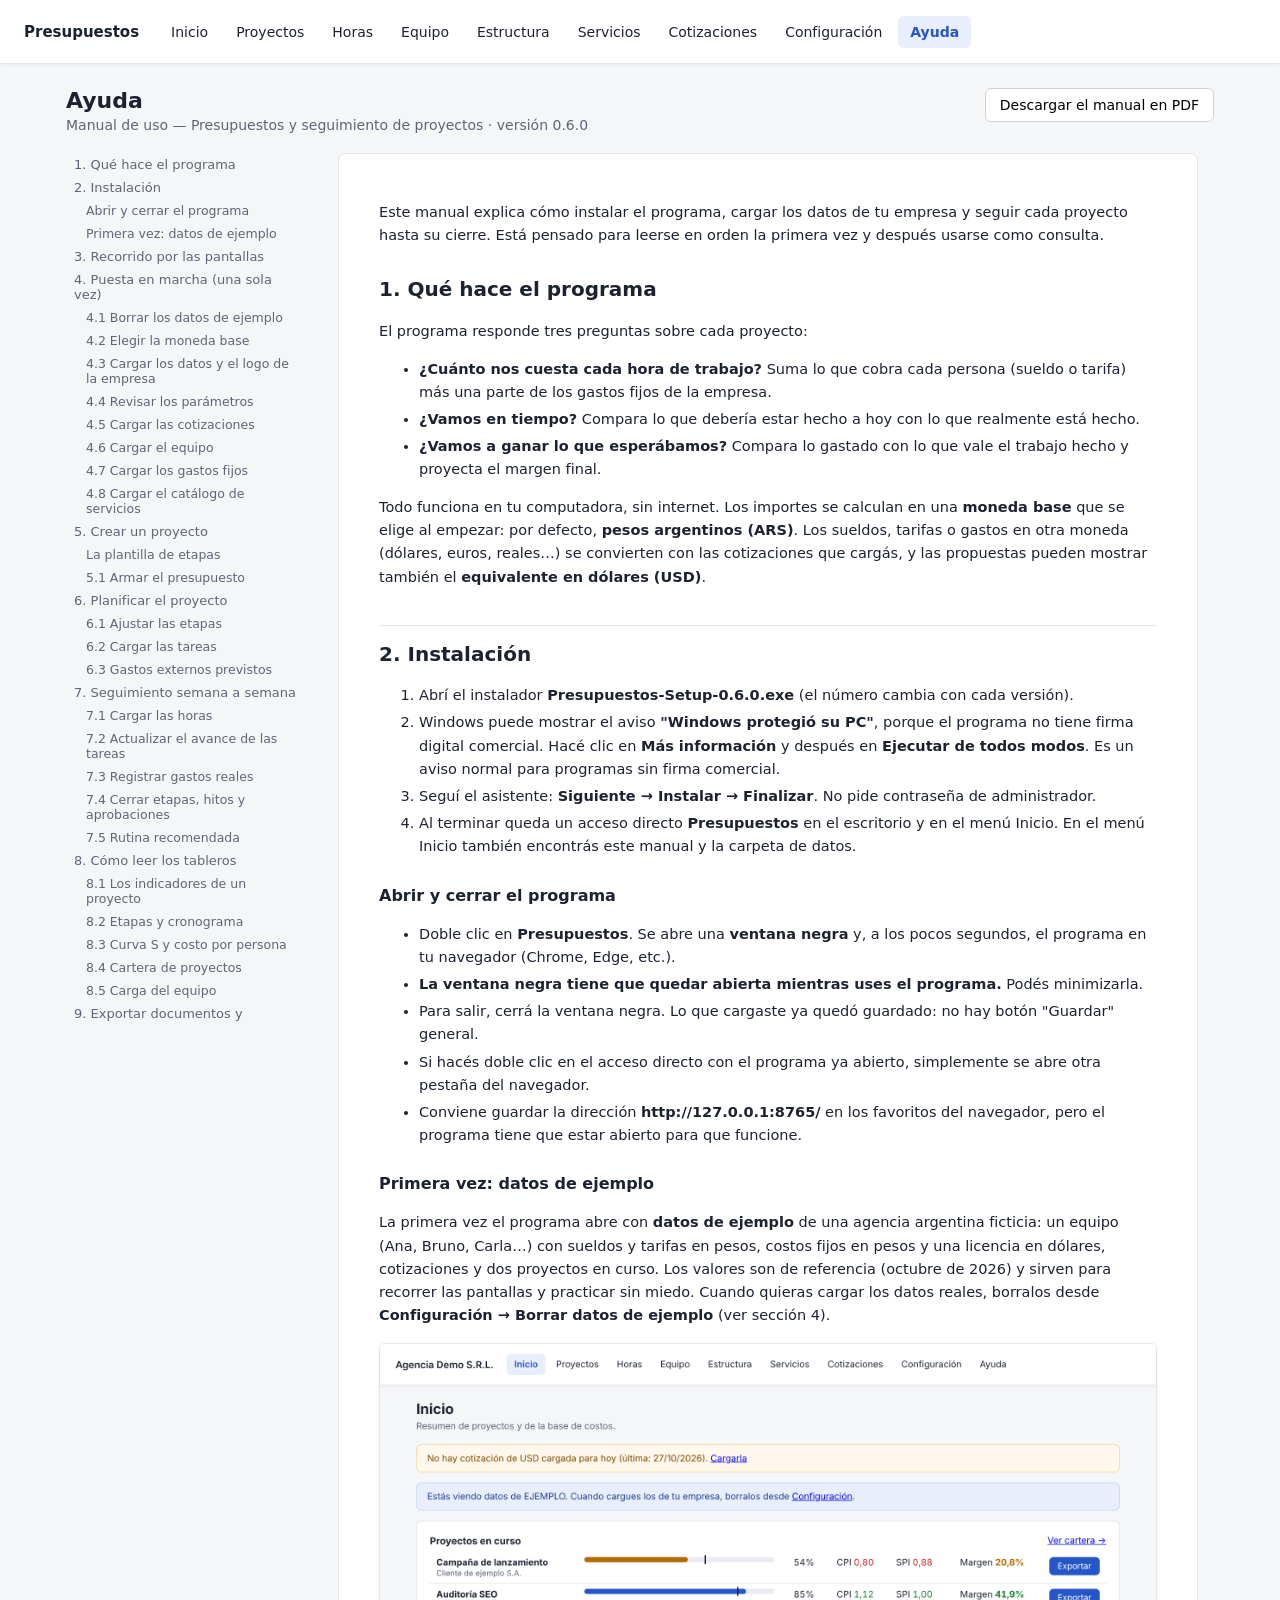
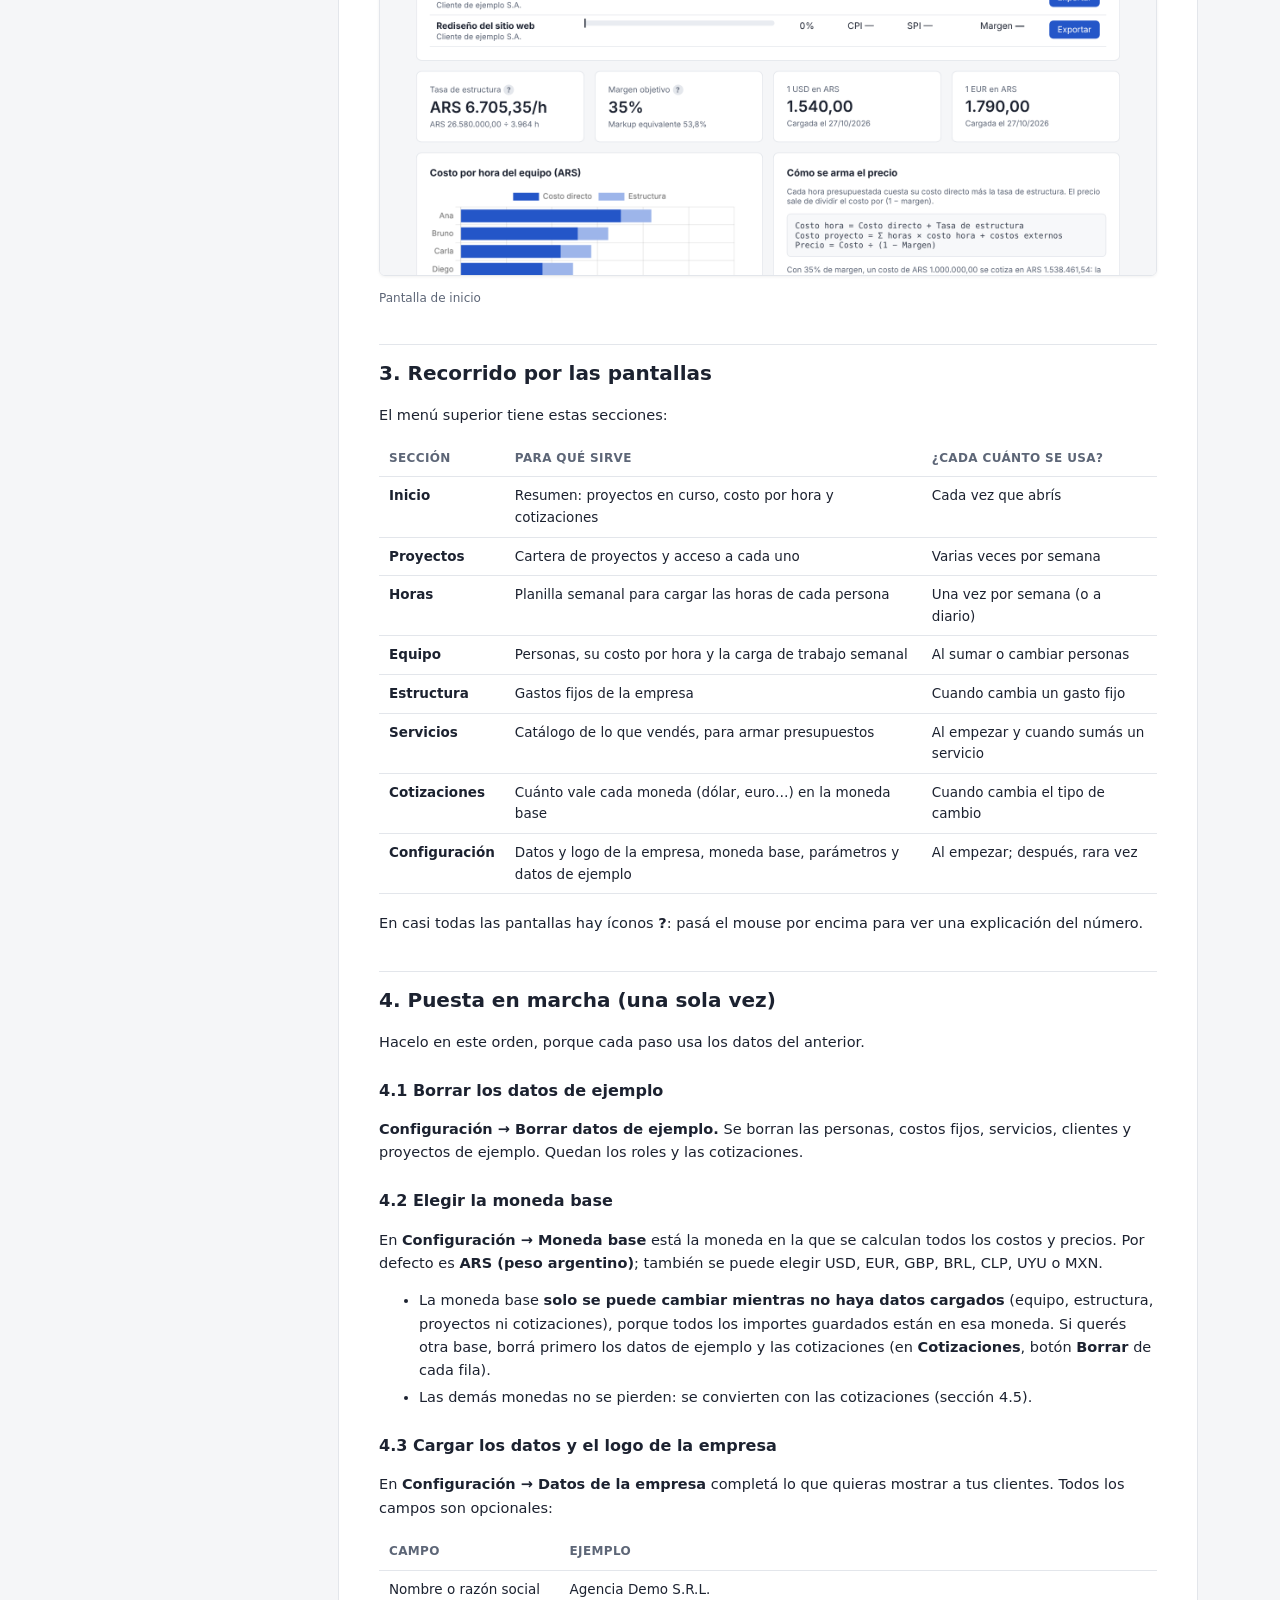
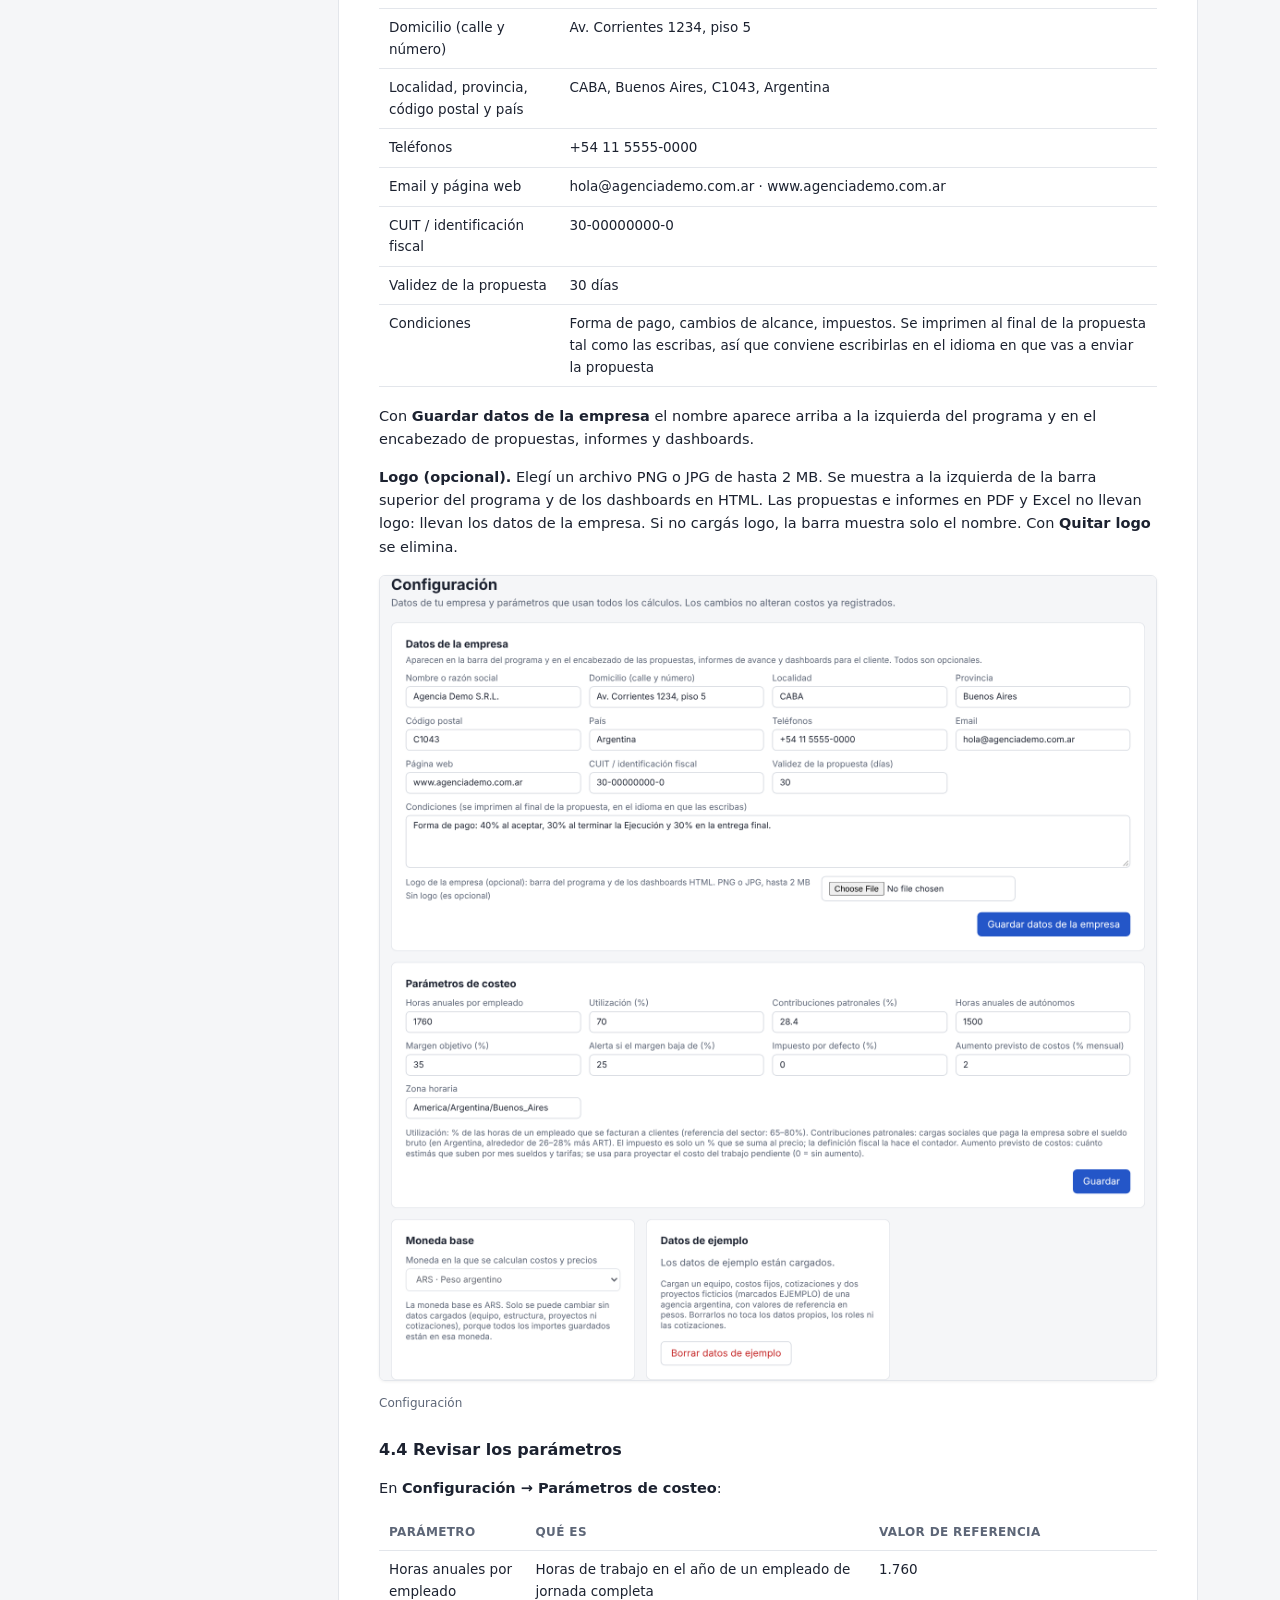
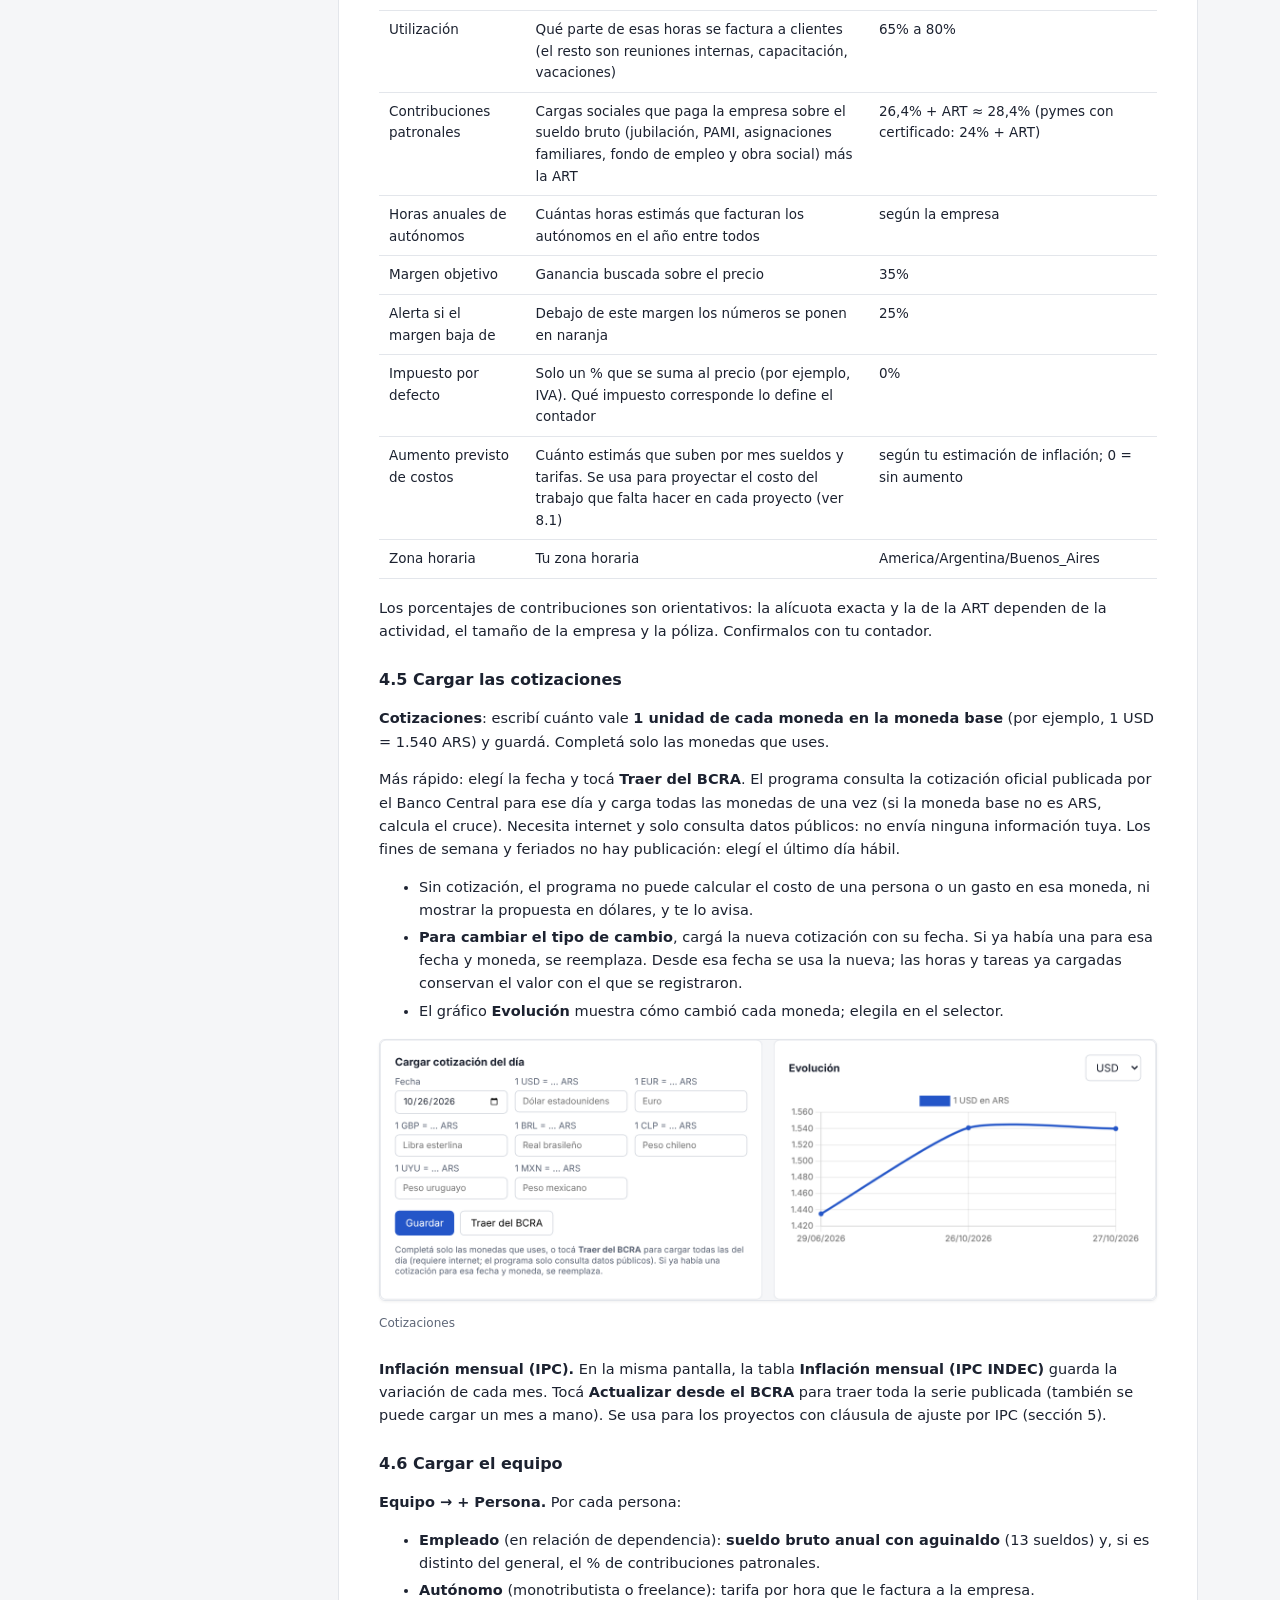
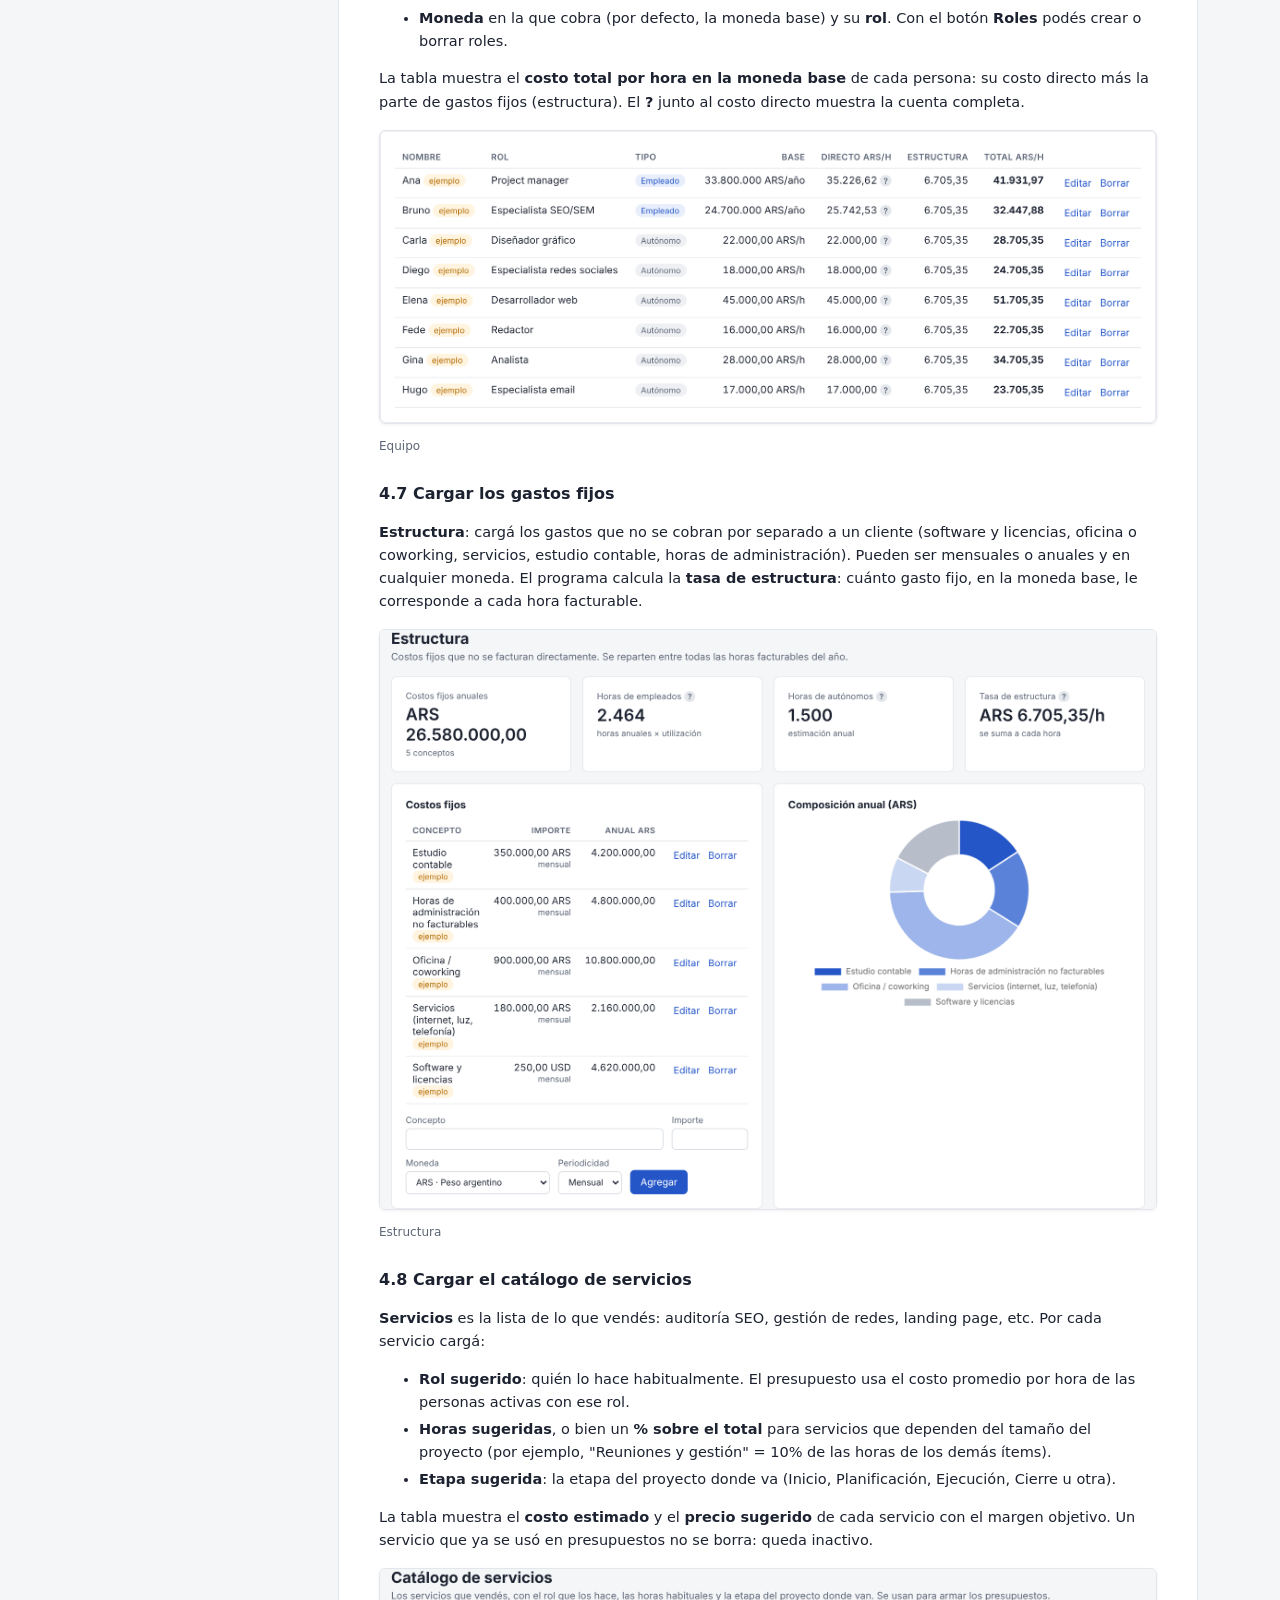
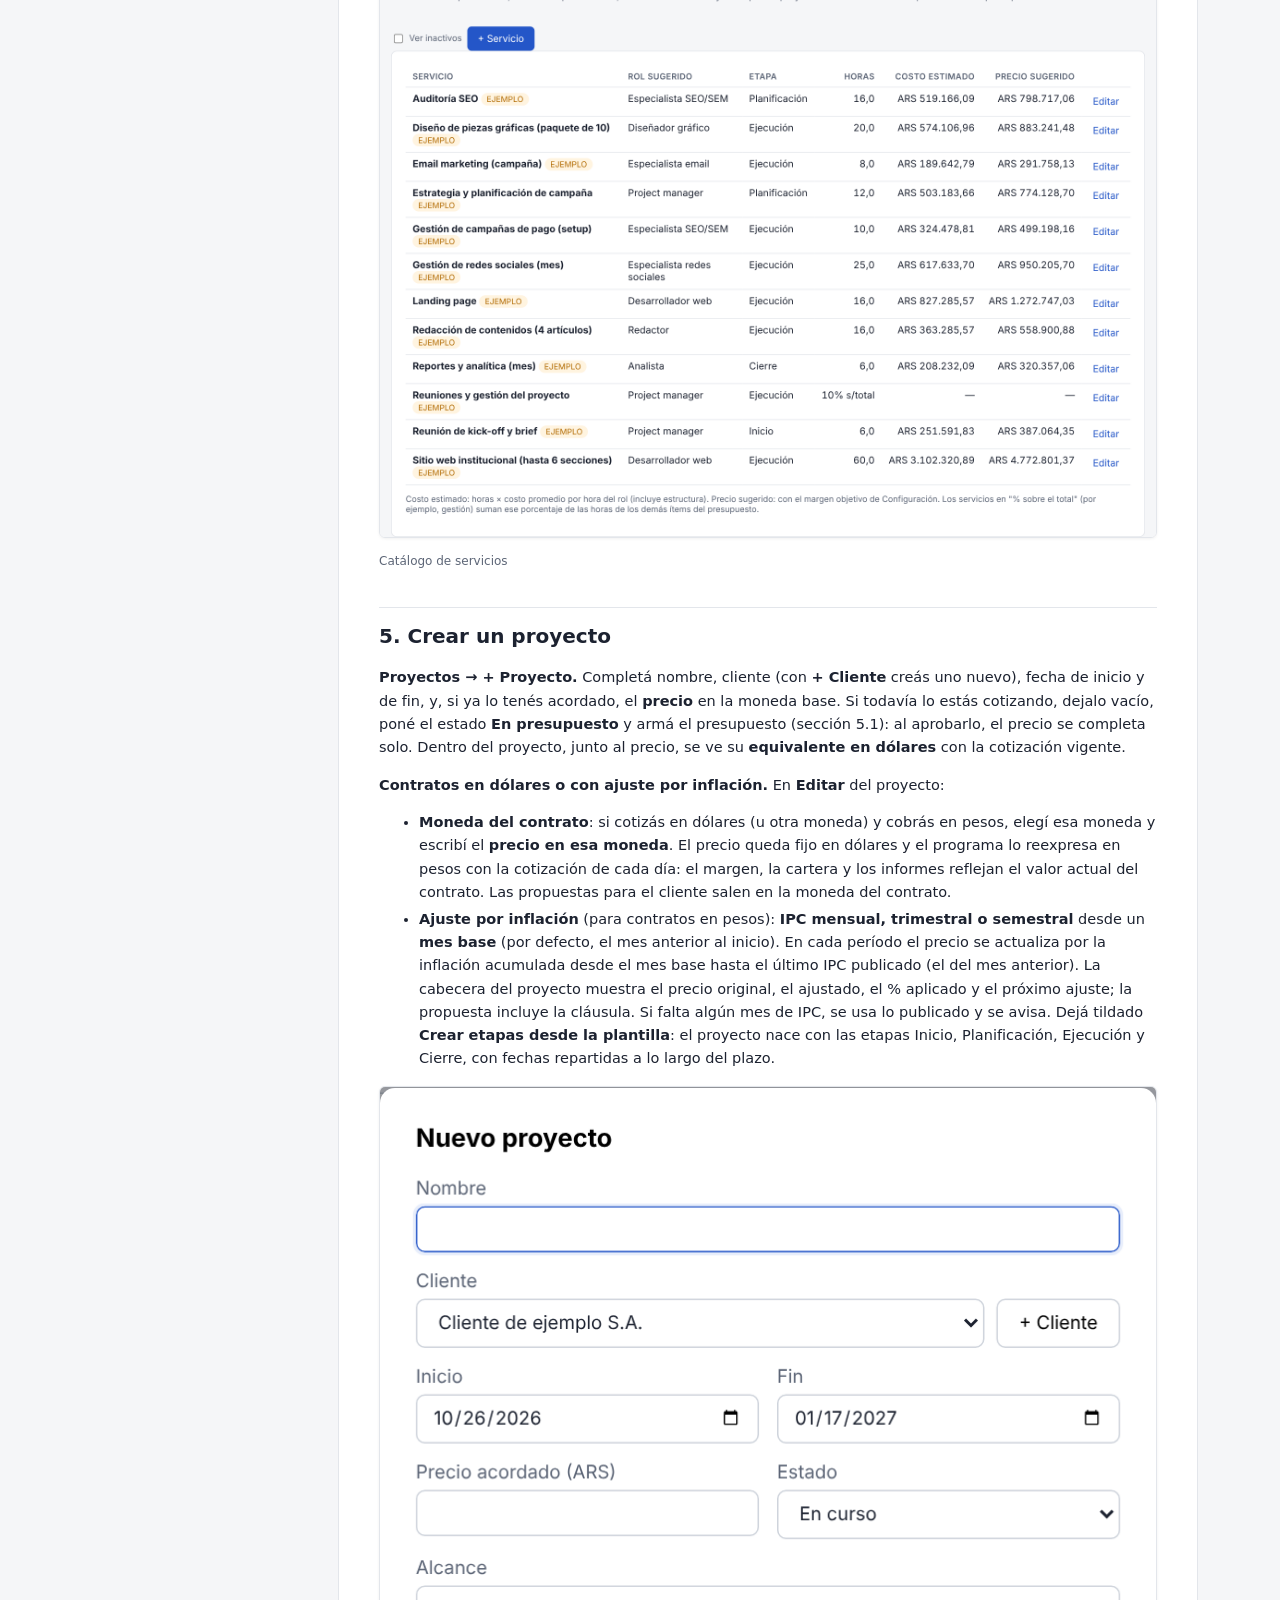
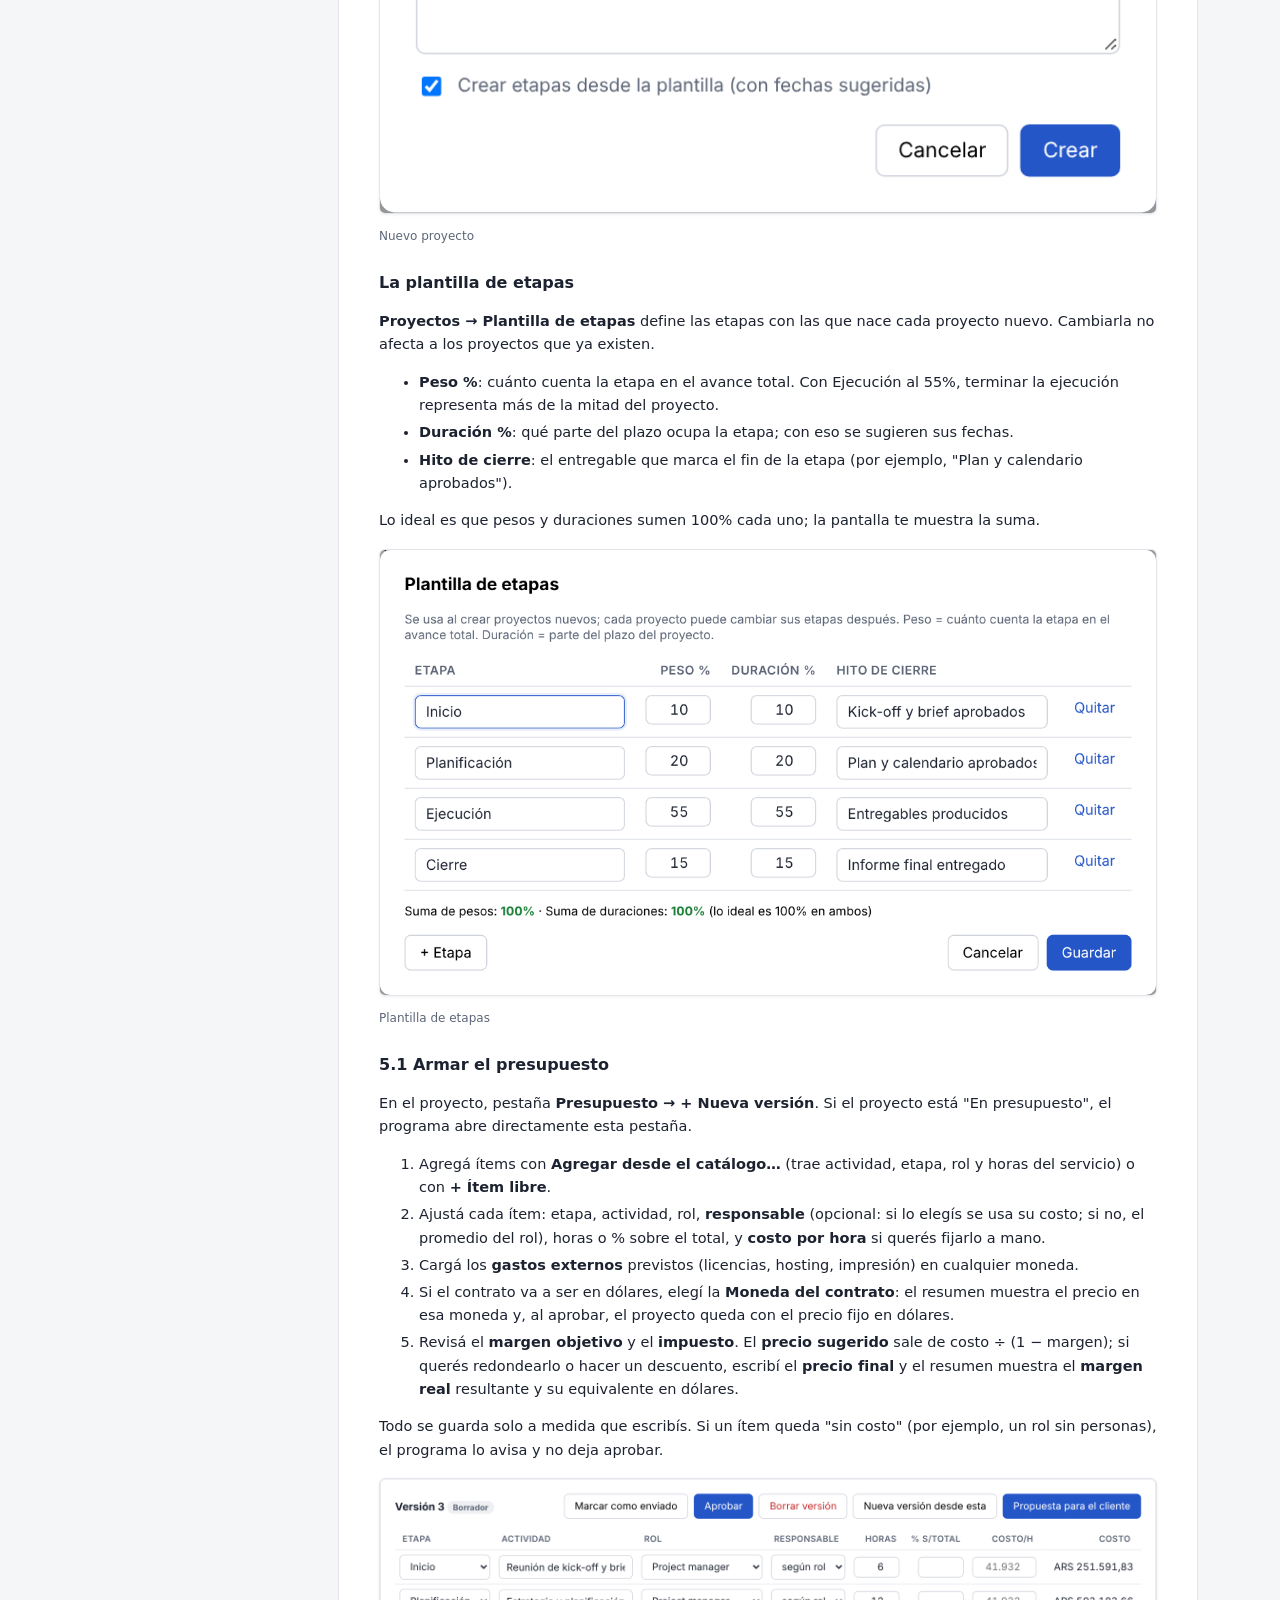
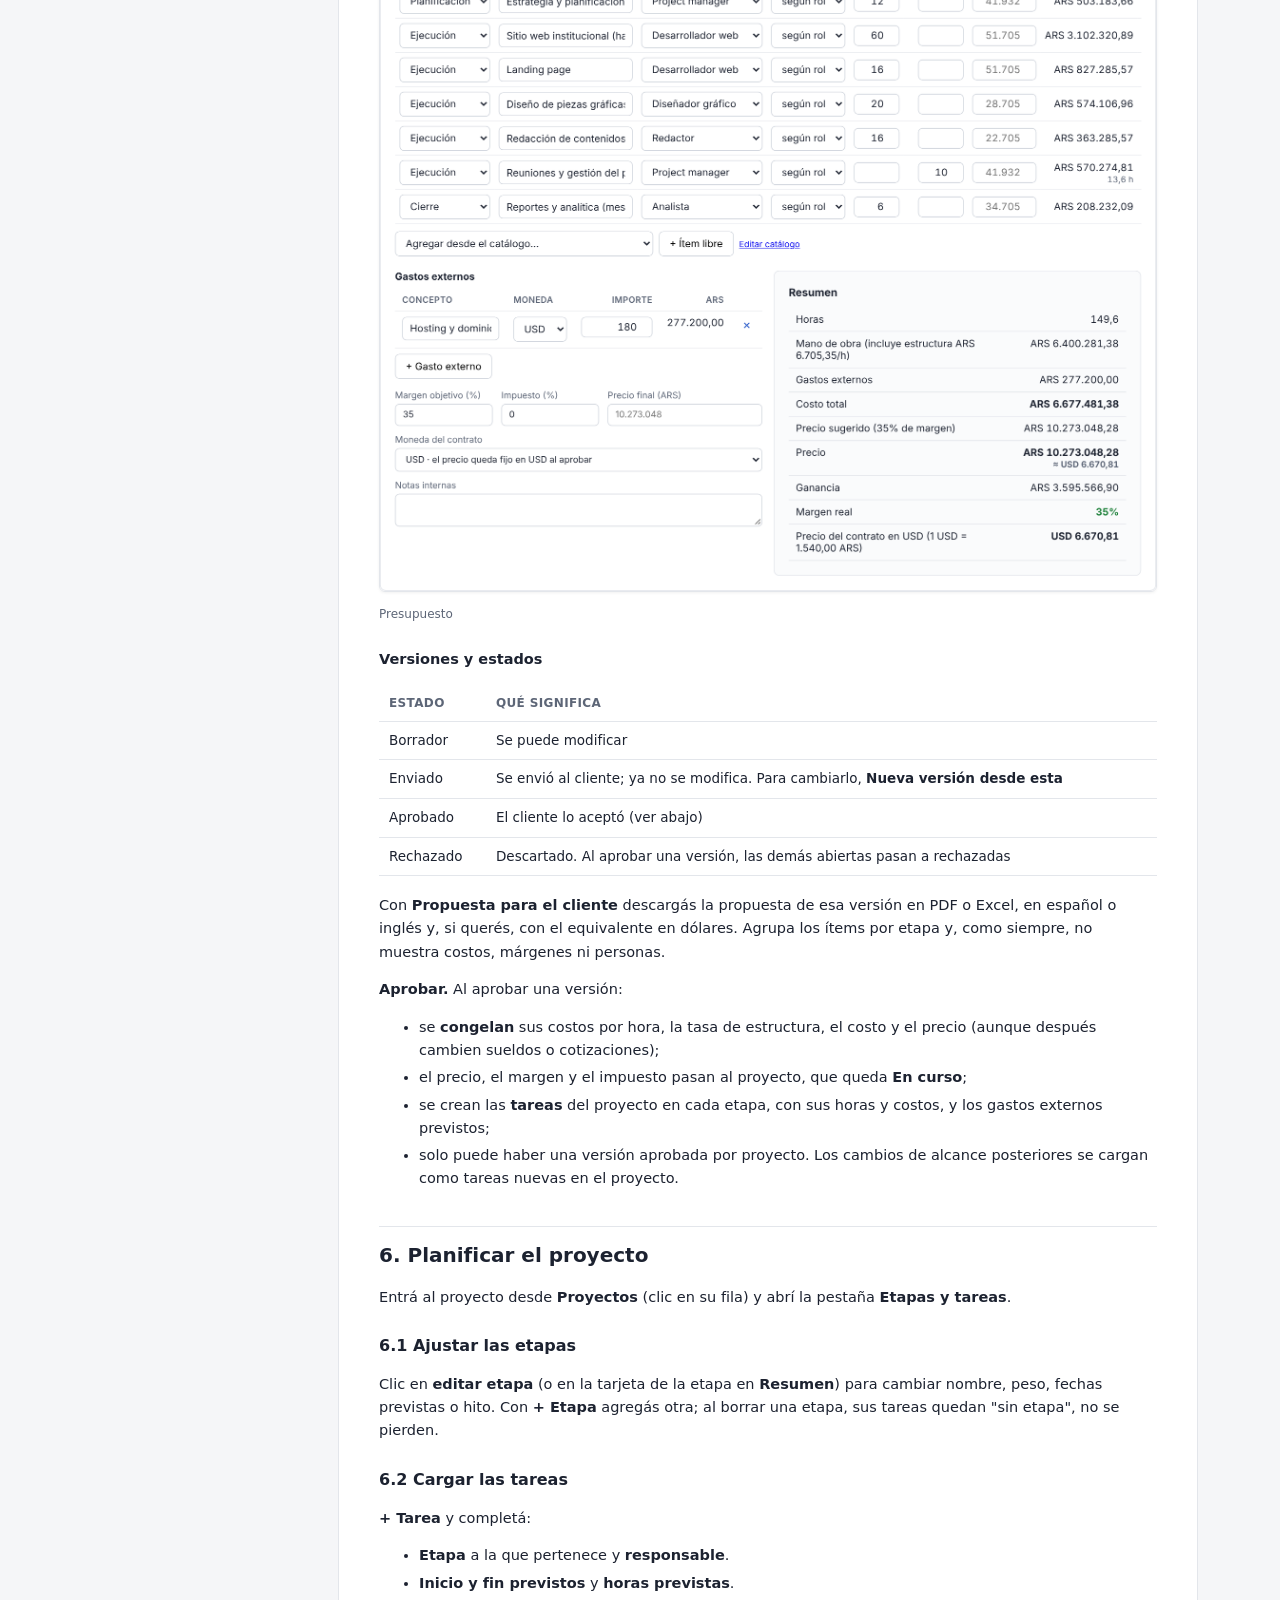
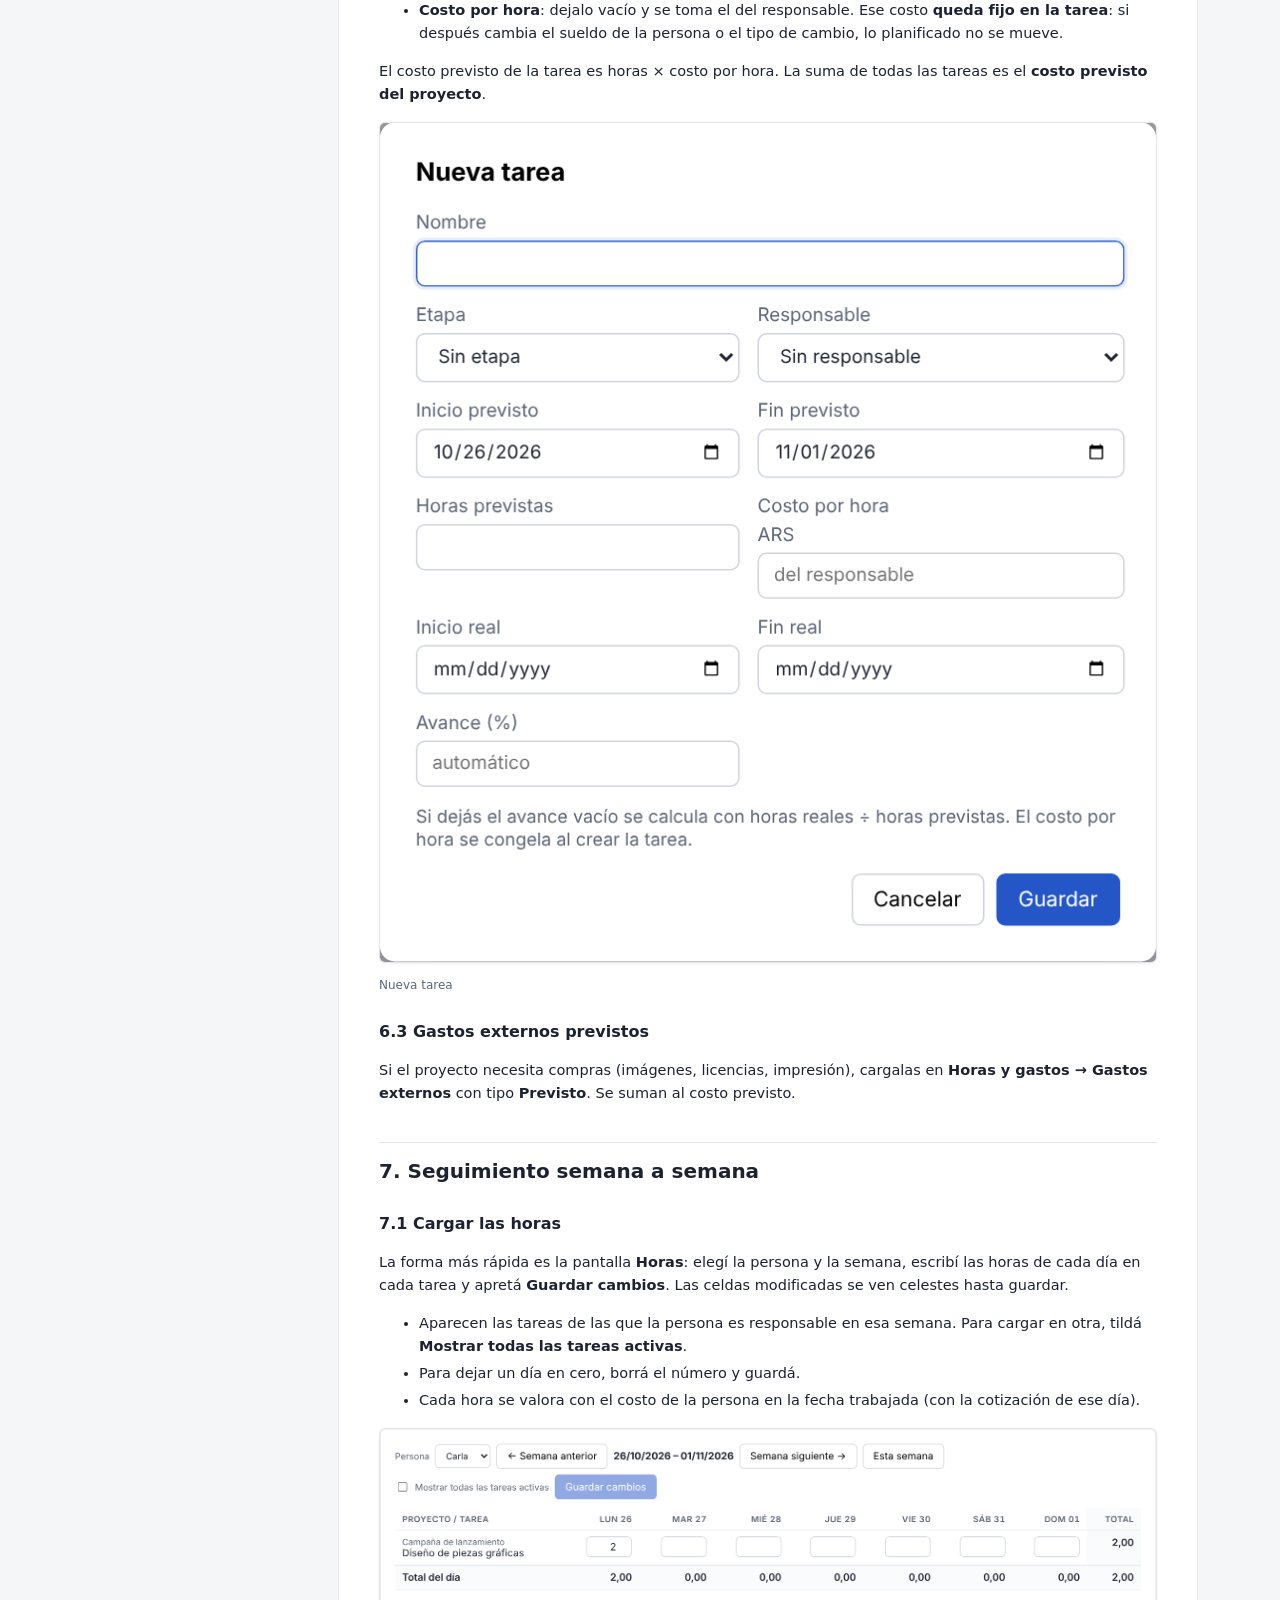
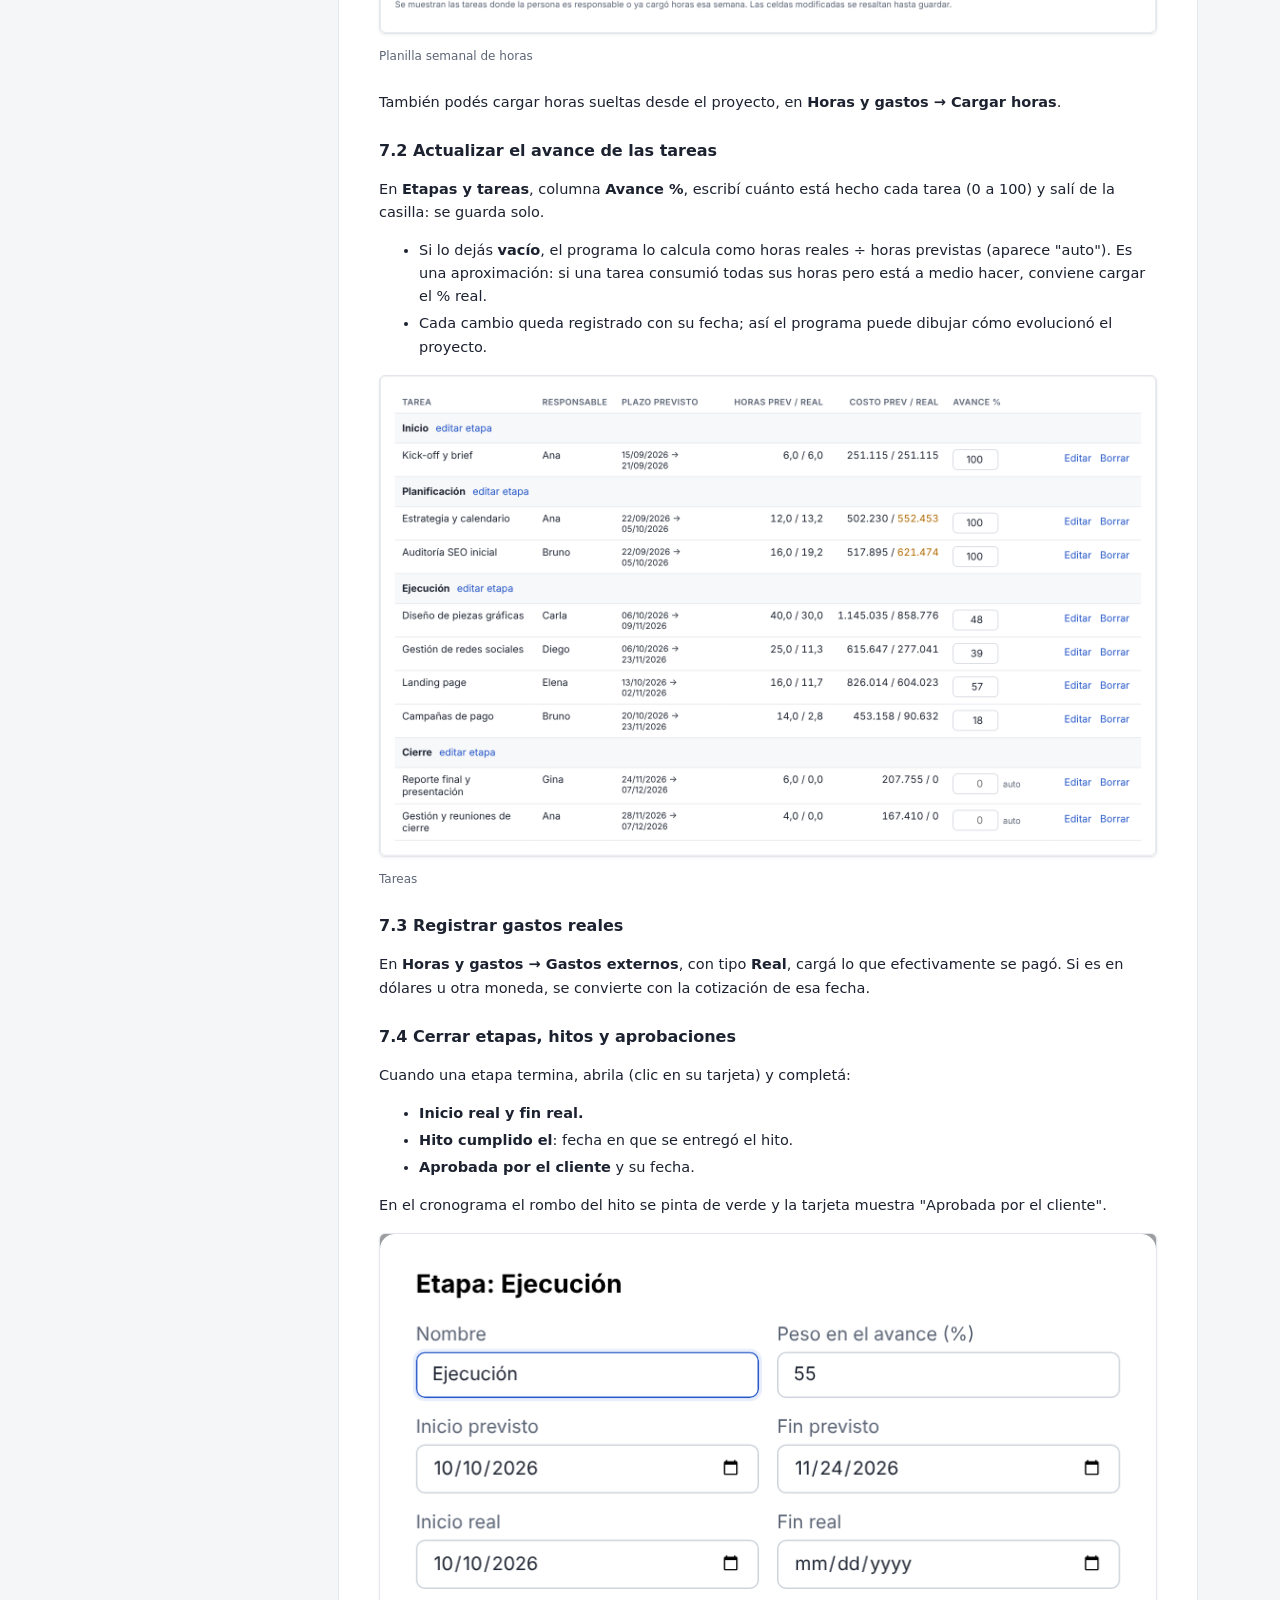
==== commit bc6bfd65: "Versión 0.6.0: contratos en dólares, ajuste por IPC y cotizaciones del BCRA - Moneda del contrato po" ====
--- a/frontend/ayuda.html
+++ b/frontend/ayuda.html
@@ -27,7 +27,7 @@
 <body>
 <main style="max-width:1180px">
   <div style="display:flex;justify-content:space-between;align-items:flex-start;gap:16px;flex-wrap:wrap">
-    <div><h1>Ayuda</h1><p class="sub">Manual de uso — Presupuestos y seguimiento de proyectos · versión 0.5.0</p></div>
+    <div><h1>Ayuda</h1><p class="sub">Manual de uso — Presupuestos y seguimiento de proyectos · versión 0.6.0</p></div>
     <a href="manual.pdf" download><button>Descargar el manual en PDF</button></a>
   </div>
   <div class="manual">
@@ -43,7 +43,7 @@
 <p>Todo funciona en tu computadora, sin internet. Los importes se calculan en una <strong>moneda base</strong> que se elige al empezar: por defecto, <strong>pesos argentinos (ARS)</strong>. Los sueldos, tarifas o gastos en otra moneda (dólares, euros, reales…) se convierten con las cotizaciones que cargás, y las propuestas pueden mostrar también el <strong>equivalente en dólares (USD)</strong>.</p>
 <h2 id="2-instalacion">2. Instalación</h2>
 <ol>
-<li>Abrí el instalador <strong>Presupuestos-Setup-0.5.0.exe</strong> (el número cambia con cada versión).</li>
+<li>Abrí el instalador <strong>Presupuestos-Setup-0.6.0.exe</strong> (el número cambia con cada versión).</li>
 <li>Windows puede mostrar el aviso <strong>"Windows protegió su PC"</strong>, porque el programa no tiene firma digital comercial. Hacé clic en <strong>Más información</strong> y después en <strong>Ejecutar de todos modos</strong>. Es un aviso normal para programas sin firma comercial.</li>
 <li>Seguí el asistente: <strong>Siguiente → Instalar → Finalizar</strong>. No pide contraseña de administrador.</li>
 <li>Al terminar queda un acceso directo <strong>Presupuestos</strong> en el escritorio y en el menú Inicio. En el menú Inicio también encontrás este manual y la carpeta de datos.</li>
@@ -217,6 +217,11 @@
 <td>0%</td>
 </tr>
 <tr>
+<td>Aumento previsto de costos</td>
+<td>Cuánto estimás que suben por mes sueldos y tarifas. Se usa para proyectar el costo del trabajo que falta hacer en cada proyecto (ver 8.1)</td>
+<td>según tu estimación de inflación; 0 = sin aumento</td>
+</tr>
+<tr>
 <td>Zona horaria</td>
 <td>Tu zona horaria</td>
 <td>America/Argentina/Buenos_Aires</td>
@@ -226,12 +231,14 @@
 <p>Los porcentajes de contribuciones son orientativos: la alícuota exacta y la de la ART dependen de la actividad, el tamaño de la empresa y la póliza. Confirmalos con tu contador.</p>
 <h3 id="45-cargar-las-cotizaciones">4.5 Cargar las cotizaciones</h3>
 <p><strong>Cotizaciones</strong>: escribí cuánto vale <strong>1 unidad de cada moneda en la moneda base</strong> (por ejemplo, 1 USD = 1.540 ARS) y guardá. Completá solo las monedas que uses.</p>
+<p>Más rápido: elegí la fecha y tocá <strong>Traer del BCRA</strong>. El programa consulta la cotización oficial publicada por el Banco Central para ese día y carga todas las monedas de una vez (si la moneda base no es ARS, calcula el cruce). Necesita internet y solo consulta datos públicos: no envía ninguna información tuya. Los fines de semana y feriados no hay publicación: elegí el último día hábil.</p>
 <ul>
 <li>Sin cotización, el programa no puede calcular el costo de una persona o un gasto en esa moneda, ni mostrar la propuesta en dólares, y te lo avisa.</li>
 <li><strong>Para cambiar el tipo de cambio</strong>, cargá la nueva cotización con su fecha. Si ya había una para esa fecha y moneda, se reemplaza. Desde esa fecha se usa la nueva; las horas y tareas ya cargadas conservan el valor con el que se registraron.</li>
 <li>El gráfico <strong>Evolución</strong> muestra cómo cambió cada moneda; elegila en el selector.</li>
 </ul>
 <figure><img alt="Cotizaciones" src="assets/manual/03_cotizaciones.png"><figcaption>Cotizaciones</figcaption></figure>
+<p><strong>Inflación mensual (IPC).</strong> En la misma pantalla, la tabla <strong>Inflación mensual (IPC INDEC)</strong> guarda la variación de cada mes. Tocá <strong>Actualizar desde el BCRA</strong> para traer toda la serie publicada (también se puede cargar un mes a mano). Se usa para los proyectos con cláusula de ajuste por IPC (sección 5).</p>
 <h3 id="46-cargar-el-equipo">4.6 Cargar el equipo</h3>
 <p><strong>Equipo → + Persona.</strong> Por cada persona:</p>
 <ul>
@@ -254,7 +261,12 @@
 <p>La tabla muestra el <strong>costo estimado</strong> y el <strong>precio sugerido</strong> de cada servicio con el margen objetivo. Un servicio que ya se usó en presupuestos no se borra: queda inactivo.</p>
 <figure><img alt="Catálogo de servicios" src="assets/manual/20_servicios.png"><figcaption>Catálogo de servicios</figcaption></figure>
 <h2 id="5-crear-un-proyecto">5. Crear un proyecto</h2>
-<p><strong>Proyectos → + Proyecto.</strong> Completá nombre, cliente (con <strong>+ Cliente</strong> creás uno nuevo), fecha de inicio y de fin, y, si ya lo tenés acordado, el <strong>precio</strong> en la moneda base. Si todavía lo estás cotizando, dejalo vacío, poné el estado <strong>En presupuesto</strong> y armá el presupuesto (sección 5.1): al aprobarlo, el precio se completa solo. Dentro del proyecto, junto al precio, se ve su <strong>equivalente en dólares</strong> con la cotización vigente. Dejá tildado <strong>Crear etapas desde la plantilla</strong>: el proyecto nace con las etapas Inicio, Planificación, Ejecución y Cierre, con fechas repartidas a lo largo del plazo.</p>
+<p><strong>Proyectos → + Proyecto.</strong> Completá nombre, cliente (con <strong>+ Cliente</strong> creás uno nuevo), fecha de inicio y de fin, y, si ya lo tenés acordado, el <strong>precio</strong> en la moneda base. Si todavía lo estás cotizando, dejalo vacío, poné el estado <strong>En presupuesto</strong> y armá el presupuesto (sección 5.1): al aprobarlo, el precio se completa solo. Dentro del proyecto, junto al precio, se ve su <strong>equivalente en dólares</strong> con la cotización vigente.</p>
+<p><strong>Contratos en dólares o con ajuste por inflación.</strong> En <strong>Editar</strong> del proyecto:</p>
+<ul>
+<li><strong>Moneda del contrato</strong>: si cotizás en dólares (u otra moneda) y cobrás en pesos, elegí esa moneda y escribí el <strong>precio en esa moneda</strong>. El precio queda fijo en dólares y el programa lo reexpresa en pesos con la cotización de cada día: el margen, la cartera y los informes reflejan el valor actual del contrato. Las propuestas para el cliente salen en la moneda del contrato.</li>
+<li><strong>Ajuste por inflación</strong> (para contratos en pesos): <strong>IPC mensual, trimestral o semestral</strong> desde un <strong>mes base</strong> (por defecto, el mes anterior al inicio). En cada período el precio se actualiza por la inflación acumulada desde el mes base hasta el último IPC publicado (el del mes anterior). La cabecera del proyecto muestra el precio original, el ajustado, el % aplicado y el próximo ajuste; la propuesta incluye la cláusula. Si falta algún mes de IPC, se usa lo publicado y se avisa. Dejá tildado <strong>Crear etapas desde la plantilla</strong>: el proyecto nace con las etapas Inicio, Planificación, Ejecución y Cierre, con fechas repartidas a lo largo del plazo.</li>
+</ul>
 <figure><img alt="Nuevo proyecto" src="assets/manual/07_nuevo_proyecto.png"><figcaption>Nuevo proyecto</figcaption></figure>
 <h3 id="la-plantilla-de-etapas">La plantilla de etapas</h3>
 <p><strong>Proyectos → Plantilla de etapas</strong> define las etapas con las que nace cada proyecto nuevo. Cambiarla no afecta a los proyectos que ya existen.</p>
@@ -271,6 +283,7 @@
 <li>Agregá ítems con <strong>Agregar desde el catálogo…</strong> (trae actividad, etapa, rol y horas del servicio) o con <strong>+ Ítem libre</strong>.</li>
 <li>Ajustá cada ítem: etapa, actividad, rol, <strong>responsable</strong> (opcional: si lo elegís se usa su costo; si no, el promedio del rol), horas o % sobre el total, y <strong>costo por hora</strong> si querés fijarlo a mano.</li>
 <li>Cargá los <strong>gastos externos</strong> previstos (licencias, hosting, impresión) en cualquier moneda.</li>
+<li>Si el contrato va a ser en dólares, elegí la <strong>Moneda del contrato</strong>: el resumen muestra el precio en esa moneda y, al aprobar, el proyecto queda con el precio fijo en dólares.</li>
 <li>Revisá el <strong>margen objetivo</strong> y el <strong>impuesto</strong>. El <strong>precio sugerido</strong> sale de costo ÷ (1 − margen); si querés redondearlo o hacer un descuento, escribí el <strong>precio final</strong> y el resumen muestra el <strong>margen real</strong> resultante y su equivalente en dólares.</li>
 </ol>
 <p>Todo se guarda solo a medida que escribís. Si un ítem queda "sin costo" (por ejemplo, un rol sin personas), el programa lo avisa y no deja aprobar.</p>
@@ -407,7 +420,7 @@
 <li><strong>Avance ponderado</strong>: cuánto del proyecto está hecho, sumando el avance de cada etapa según su peso. La <strong>línea negra</strong> sobre la barra marca lo que debería estar hecho a hoy según las fechas. Si la barra queda antes de la línea, el proyecto está atrasado y se pinta de naranja.</li>
 <li><strong>CPI (eficiencia en costo)</strong>: cuánto trabajo se obtiene por cada peso gastado. <strong>1,00</strong> = según lo previsto. <strong>0,80</strong> = por cada peso gastado se obtuvieron 80 centavos de trabajo planificado: se está gastando un 25% más de lo previsto.</li>
 <li><strong>SPI (eficiencia en plazo)</strong>: cuánto se avanzó respecto de lo planificado. <strong>0,87</strong> = se hizo el 87% de lo que debería estar hecho a hoy.</li>
-<li><strong>Margen proyectado</strong>: el margen que va a quedar si el proyecto sigue gastando al ritmo actual. Se compara con el <strong>margen previsto</strong> al planificar.</li>
+<li><strong>Margen proyectado</strong>: el margen que va a quedar si el proyecto sigue gastando al ritmo actual. Se compara con el <strong>margen previsto</strong> al planificar. Usa el <strong>precio vigente</strong> (reexpresado si el contrato es en dólares, ajustado si tiene cláusula de IPC) y, si configuraste un <strong>aumento previsto de costos</strong>, proyecta con ese aumento el costo del trabajo que falta hacer. Así ves el margen real en contextos de inflación.</li>
 <li><strong>Próximo hito</strong>: el primer hito pendiente y su fecha prevista.</li>
 </ul>
 <p>Colores: <strong>verde</strong> = bien (índice ≥ 0,98 o margen sobre la alerta); <strong>naranja</strong> = atención (0,90 a 0,98, o margen bajo la alerta); <strong>rojo</strong> = problema (menor que 0,90, o margen negativo).</p>
@@ -510,7 +523,7 @@
 <li>Recomendación: una vez por semana copiá el último respaldo a OneDrive, Google Drive o un pendrive.</li>
 </ul>
 <h2 id="11-actualizaciones">11. Actualizaciones</h2>
-<p>Cuando recibas una versión nueva (por ejemplo <strong>Presupuestos-Setup-0.5.0.exe</strong>), cerrá el programa y ejecutá el instalador nuevo: reemplaza el programa y conserva todos los datos. La base se adapta sola a la versión nueva la primera vez que la abrís.</p>
+<p>Cuando recibas una versión nueva (por ejemplo <strong>Presupuestos-Setup-0.6.0.exe</strong>), cerrá el programa y ejecutá el instalador nuevo: reemplaza el programa y conserva todos los datos. La base se adapta sola a la versión nueva la primera vez que la abrís.</p>
 <p>Si venías usando una versión anterior en dólares, se conservan todos los importes y la moneda base sigue siendo <strong>USD</strong>. El logo que traía esa versión ya no viene incluido: si querés verlo en la barra, cargalo en <strong>Configuración → Datos de la empresa</strong>.</p>
 <h2 id="12-problemas-frecuentes">12. Problemas frecuentes</h2>
 <table>
@@ -531,7 +544,11 @@
 </tr>
 <tr>
 <td>"No hay cotización cargada para USD"</td>
-<td>Cargá la cotización en <strong>Cotizaciones</strong></td>
+<td>Cargá la cotización en <strong>Cotizaciones</strong> o tocá <strong>Traer del BCRA</strong></td>
+</tr>
+<tr>
+<td>"No se pudo conectar con el BCRA"</td>
+<td>Revisá la conexión a internet o cargá el dato a mano. El resto del programa funciona igual sin internet</td>
 </tr>
 <tr>
 <td>No me deja cambiar la moneda base</td>
@@ -635,6 +652,14 @@
 <tr>
 <td>Hito</td>
 <td>Entregable que marca el cierre de una etapa</td>
+</tr>
+<tr>
+<td>Moneda del contrato</td>
+<td>Moneda en la que se acordó el precio con el cliente (por ejemplo, USD); en pesos se reexpresa con la cotización de cada día</td>
+</tr>
+<tr>
+<td>IPC</td>
+<td>Índice de precios al consumidor del INDEC; su variación mensual ajusta los contratos en pesos con cláusula de ajuste</td>
 </tr>
 <tr>
 <td>Versión del presupuesto</td>
--- a/frontend/assets/app.css
+++ b/frontend/assets/app.css
@@ -104,3 +104,4 @@
 .pres-items td { vertical-align: middle; padding: 6px 6px; }
 .pres-items select { max-width: 170px; }
 footer.credito a { color: inherit; }
+[hidden] { display: none !important; }
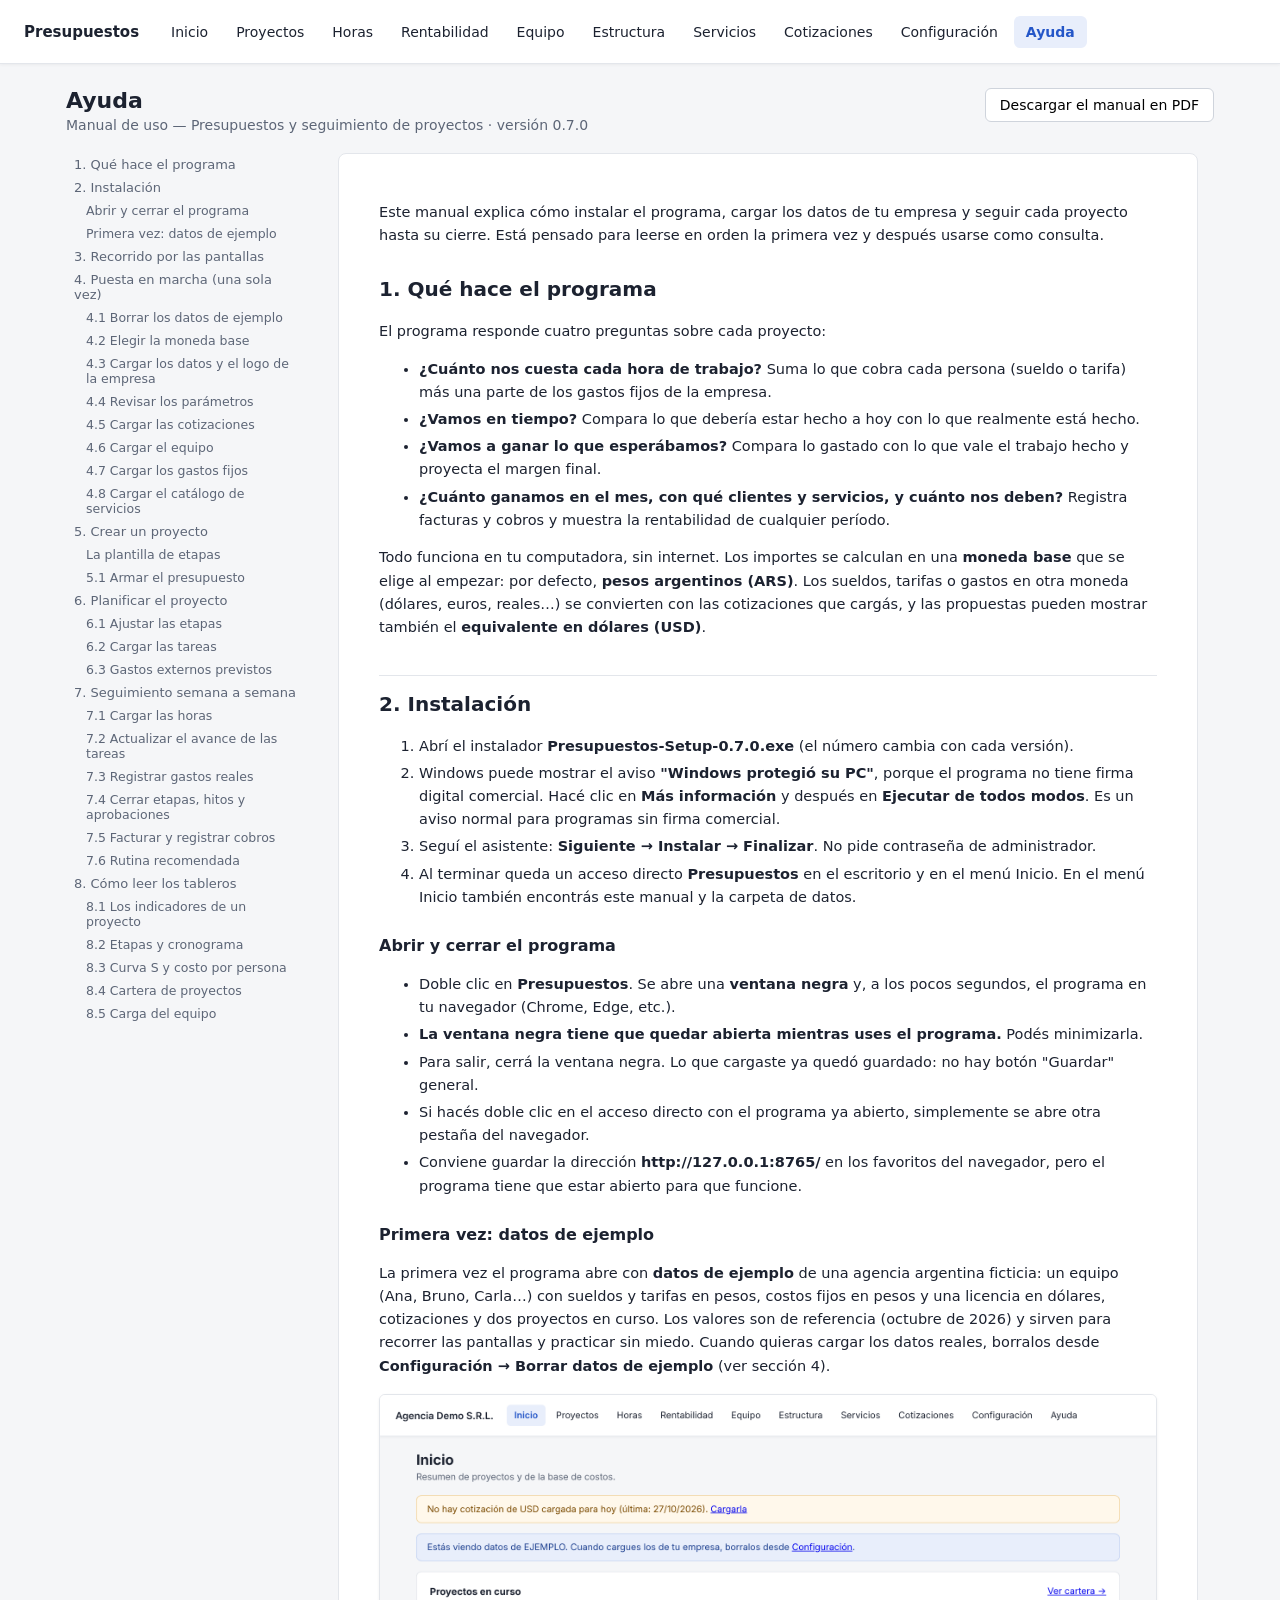
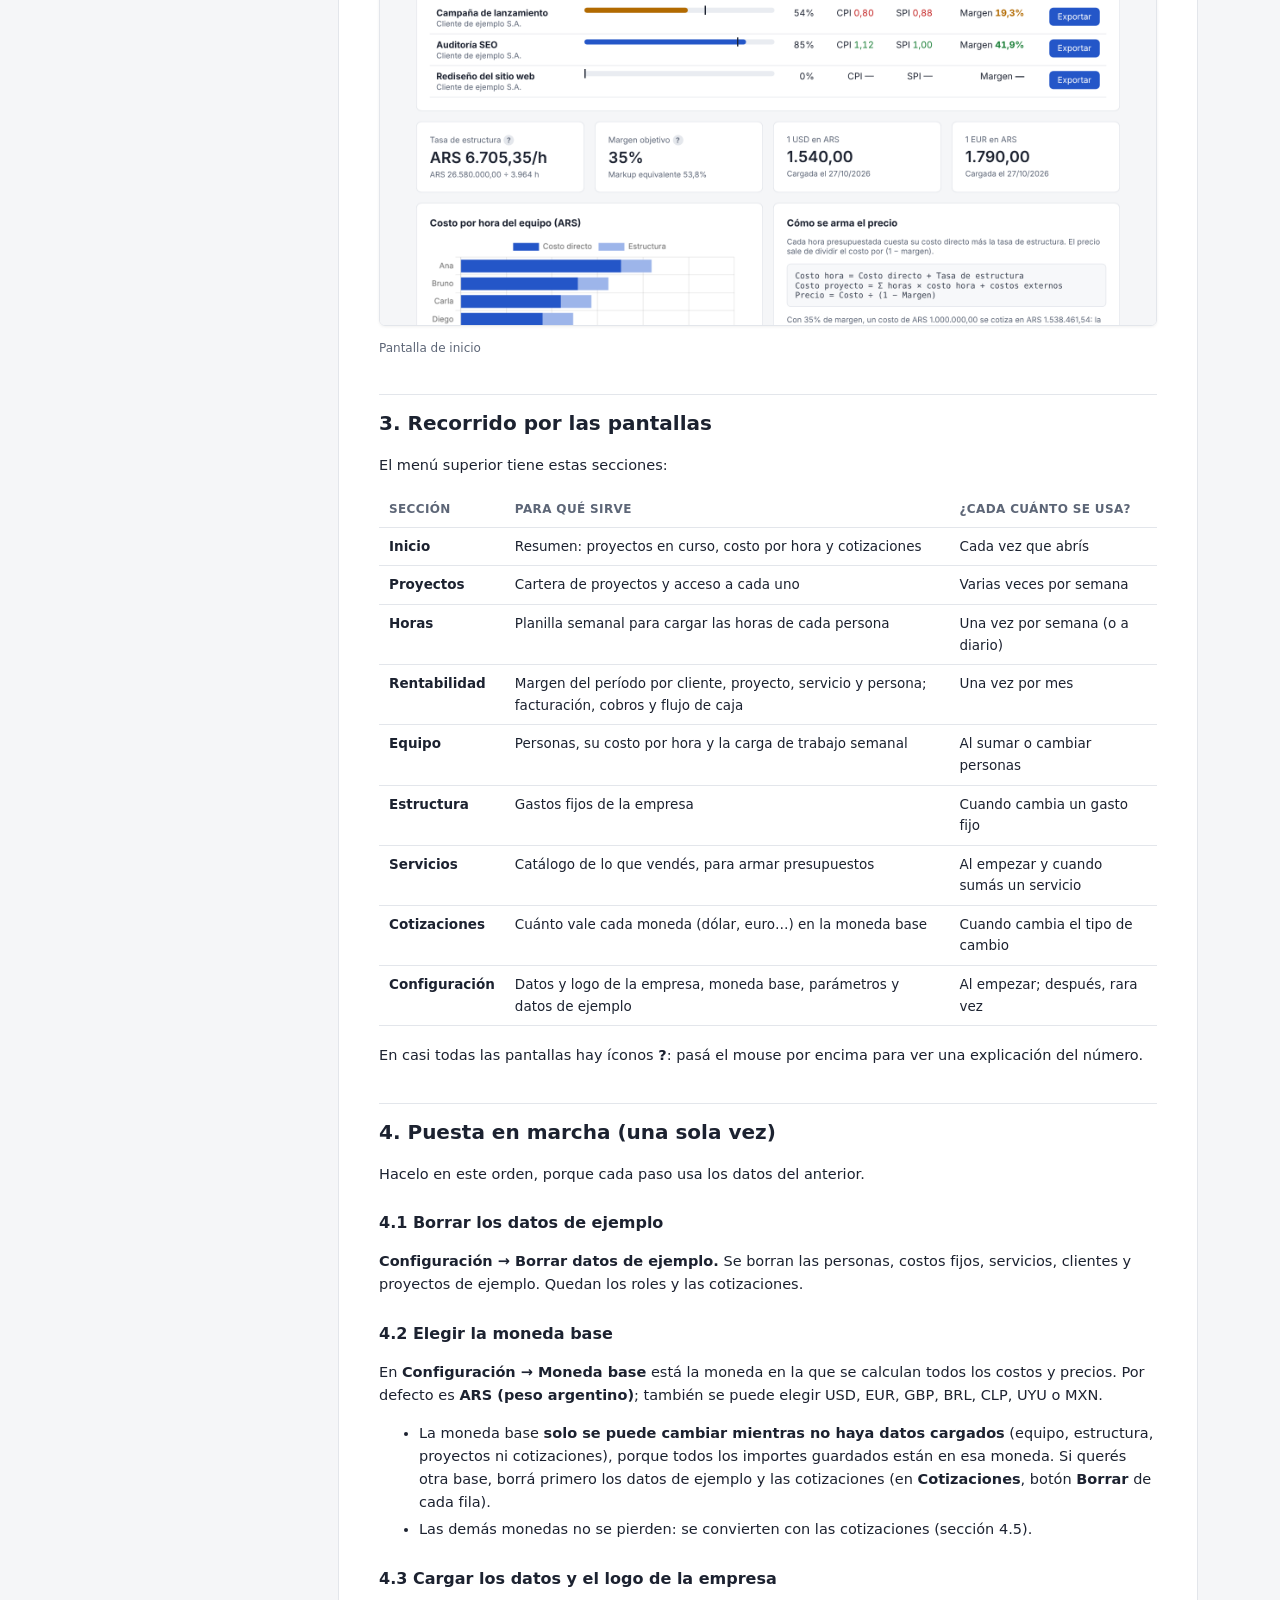
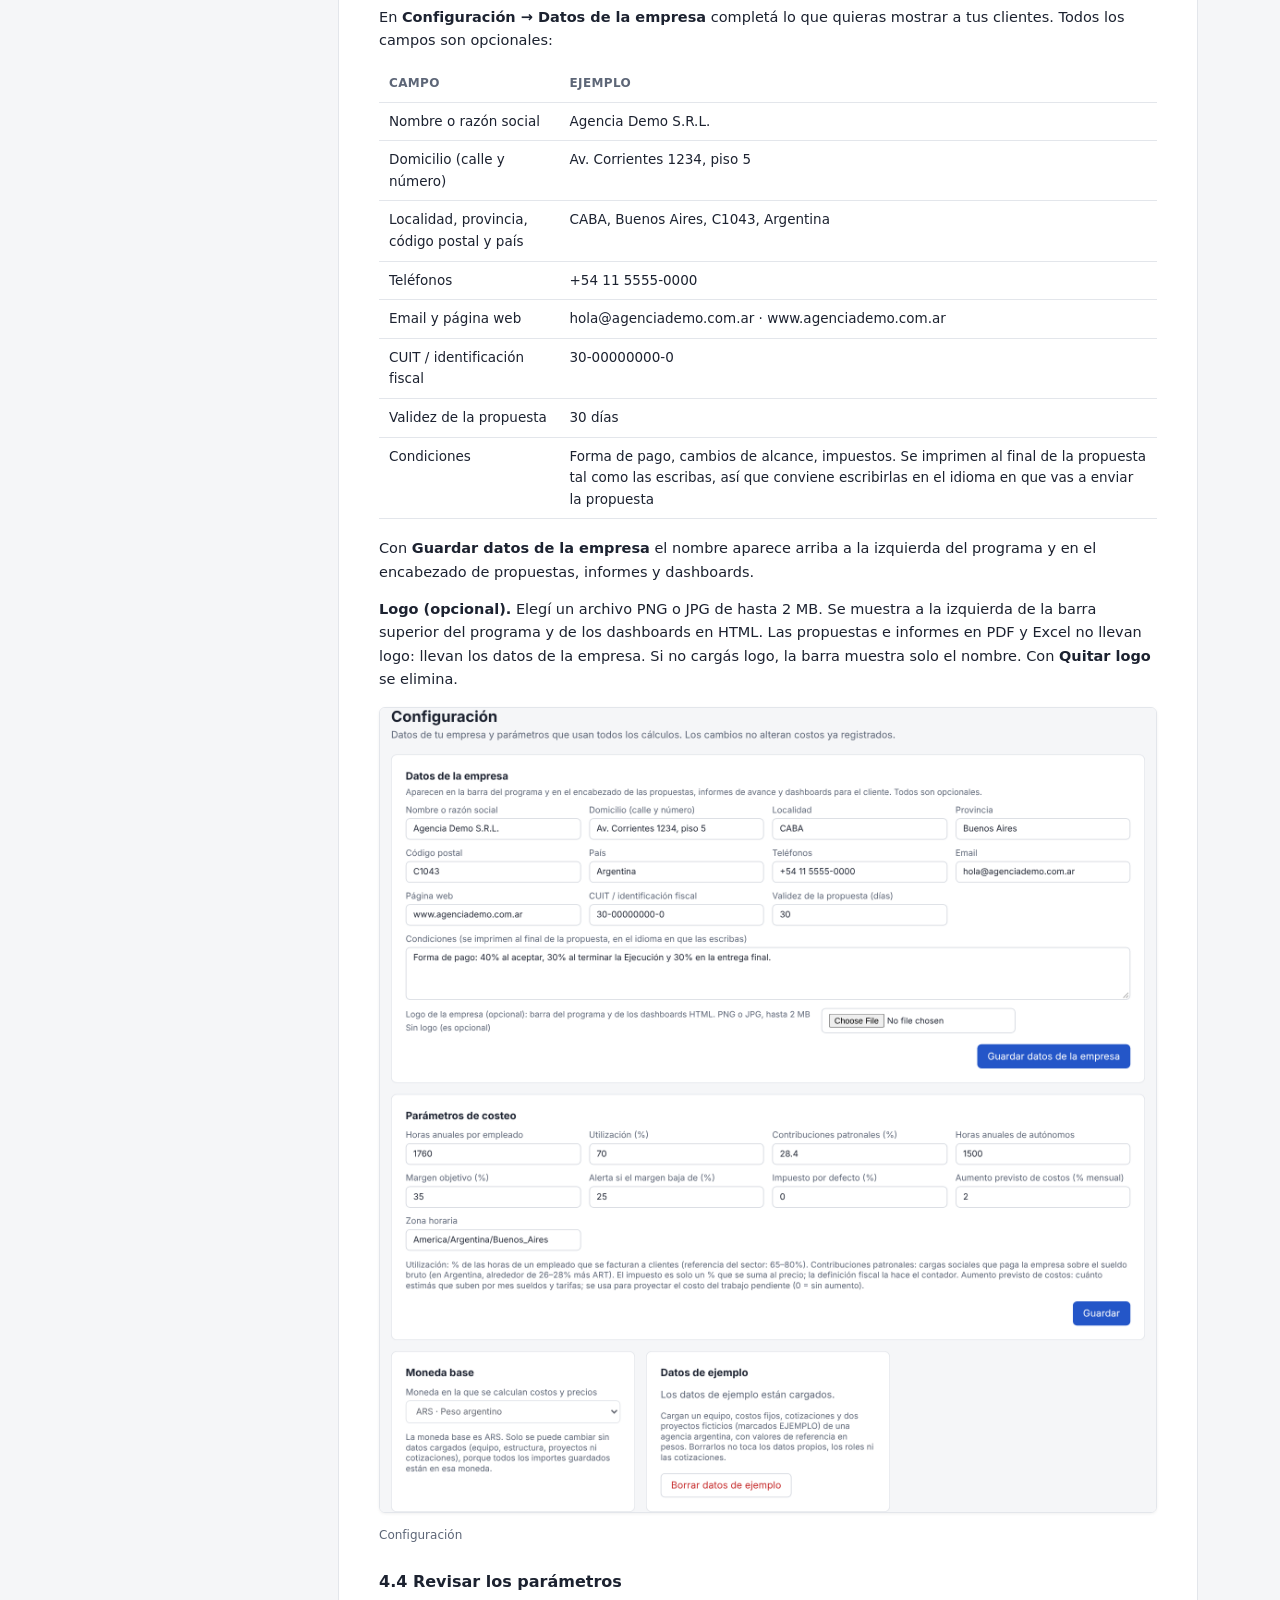
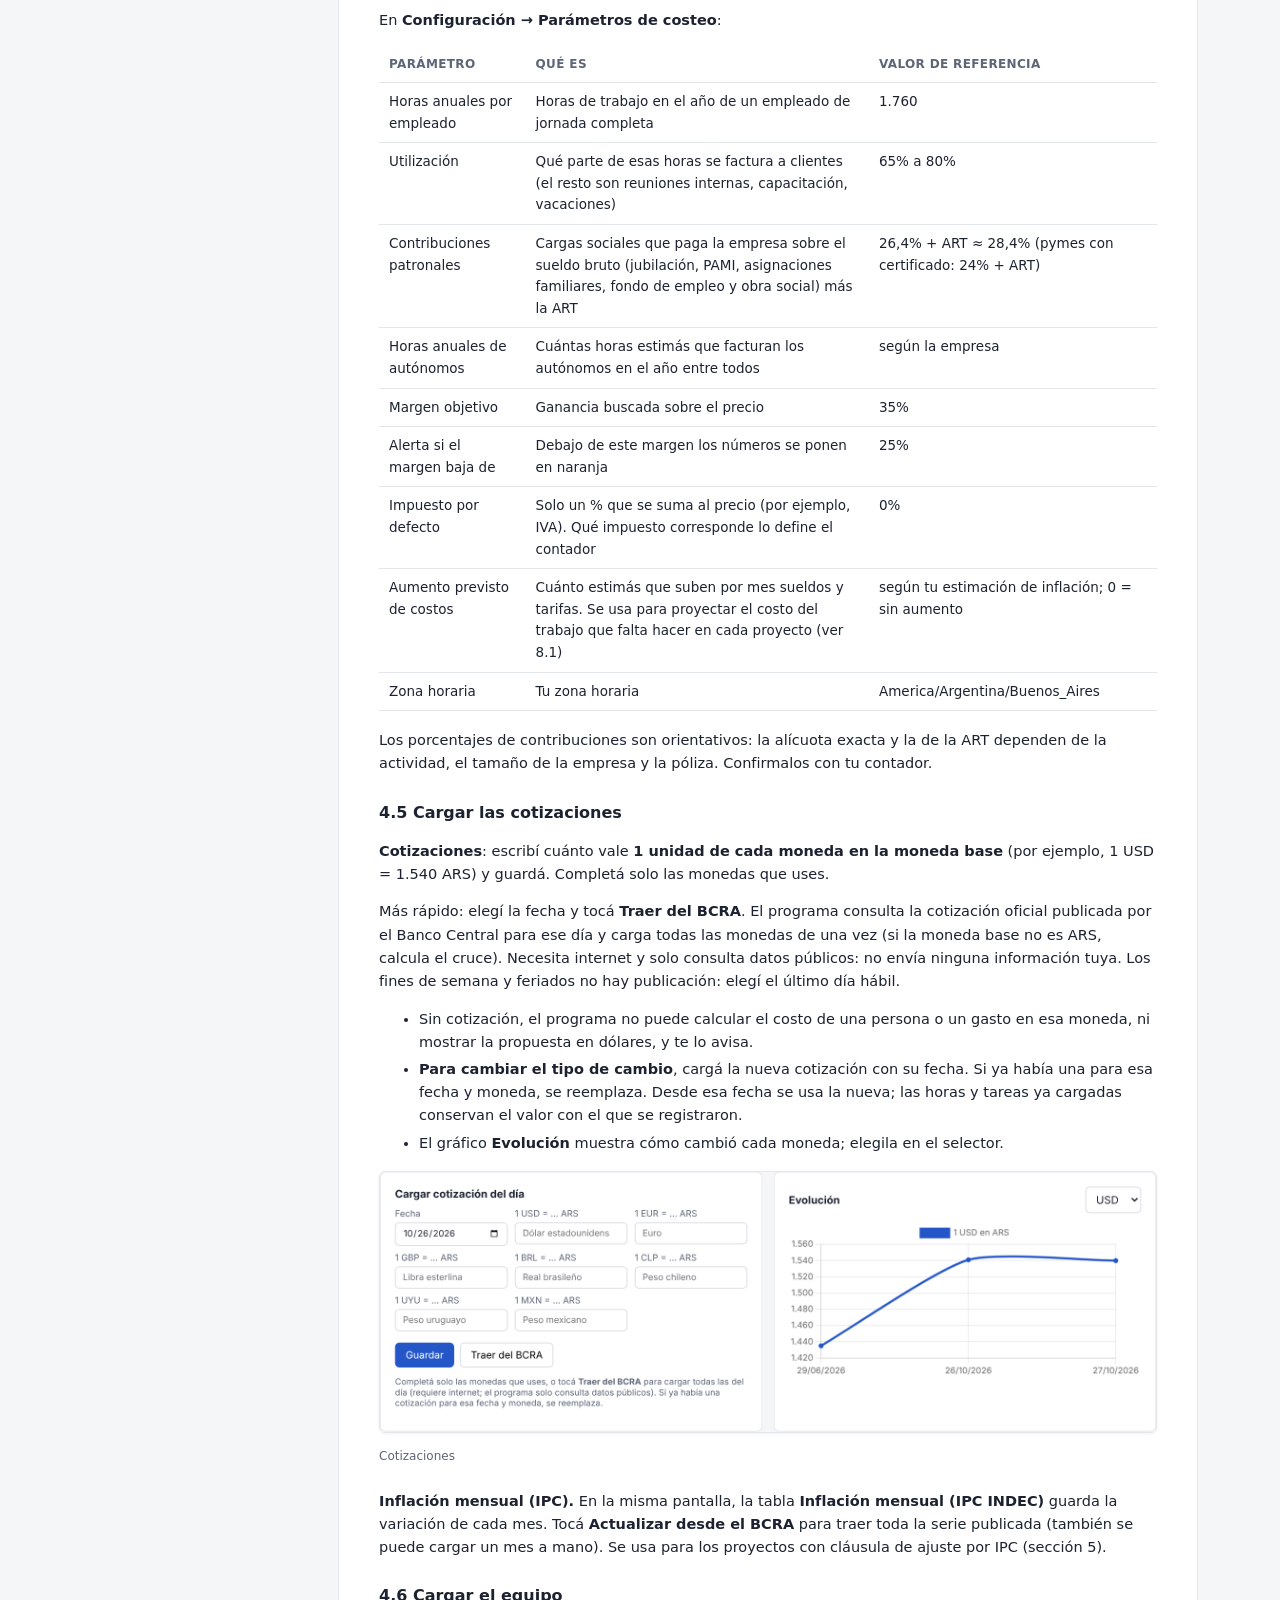
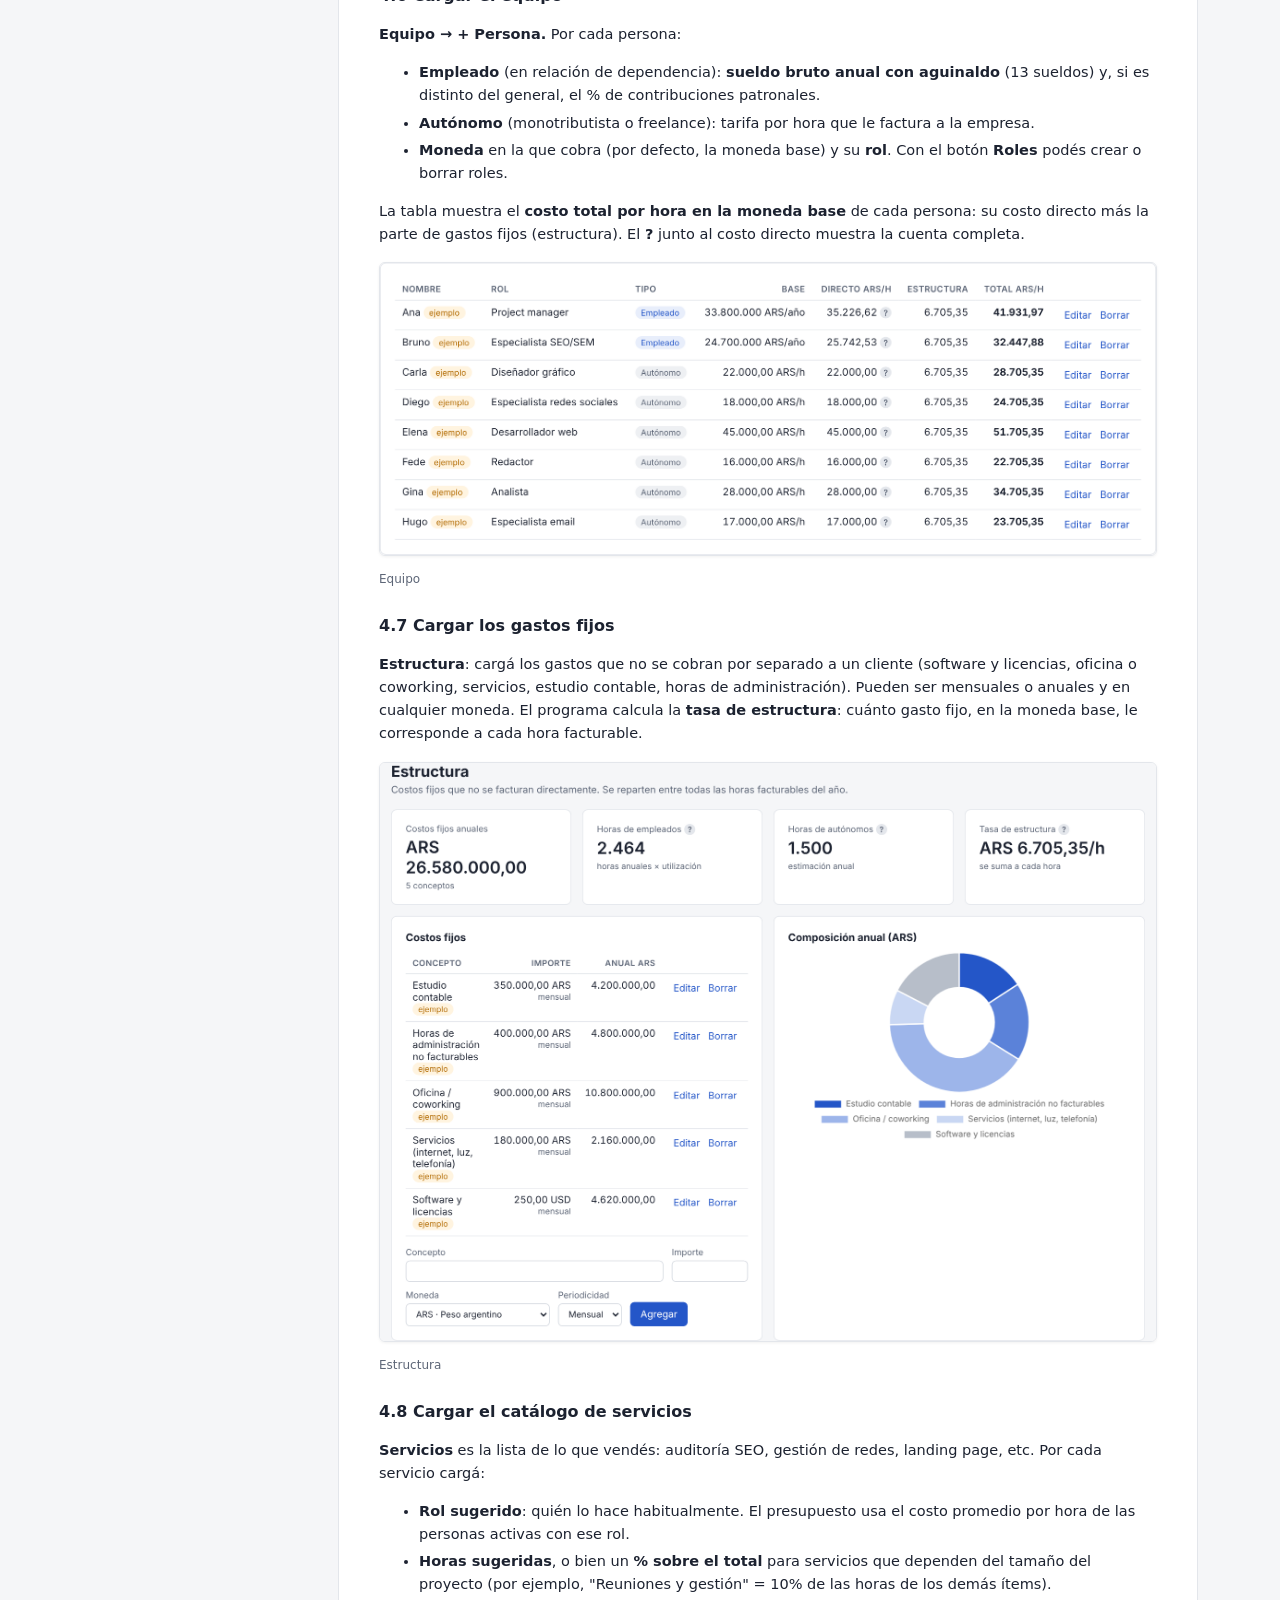
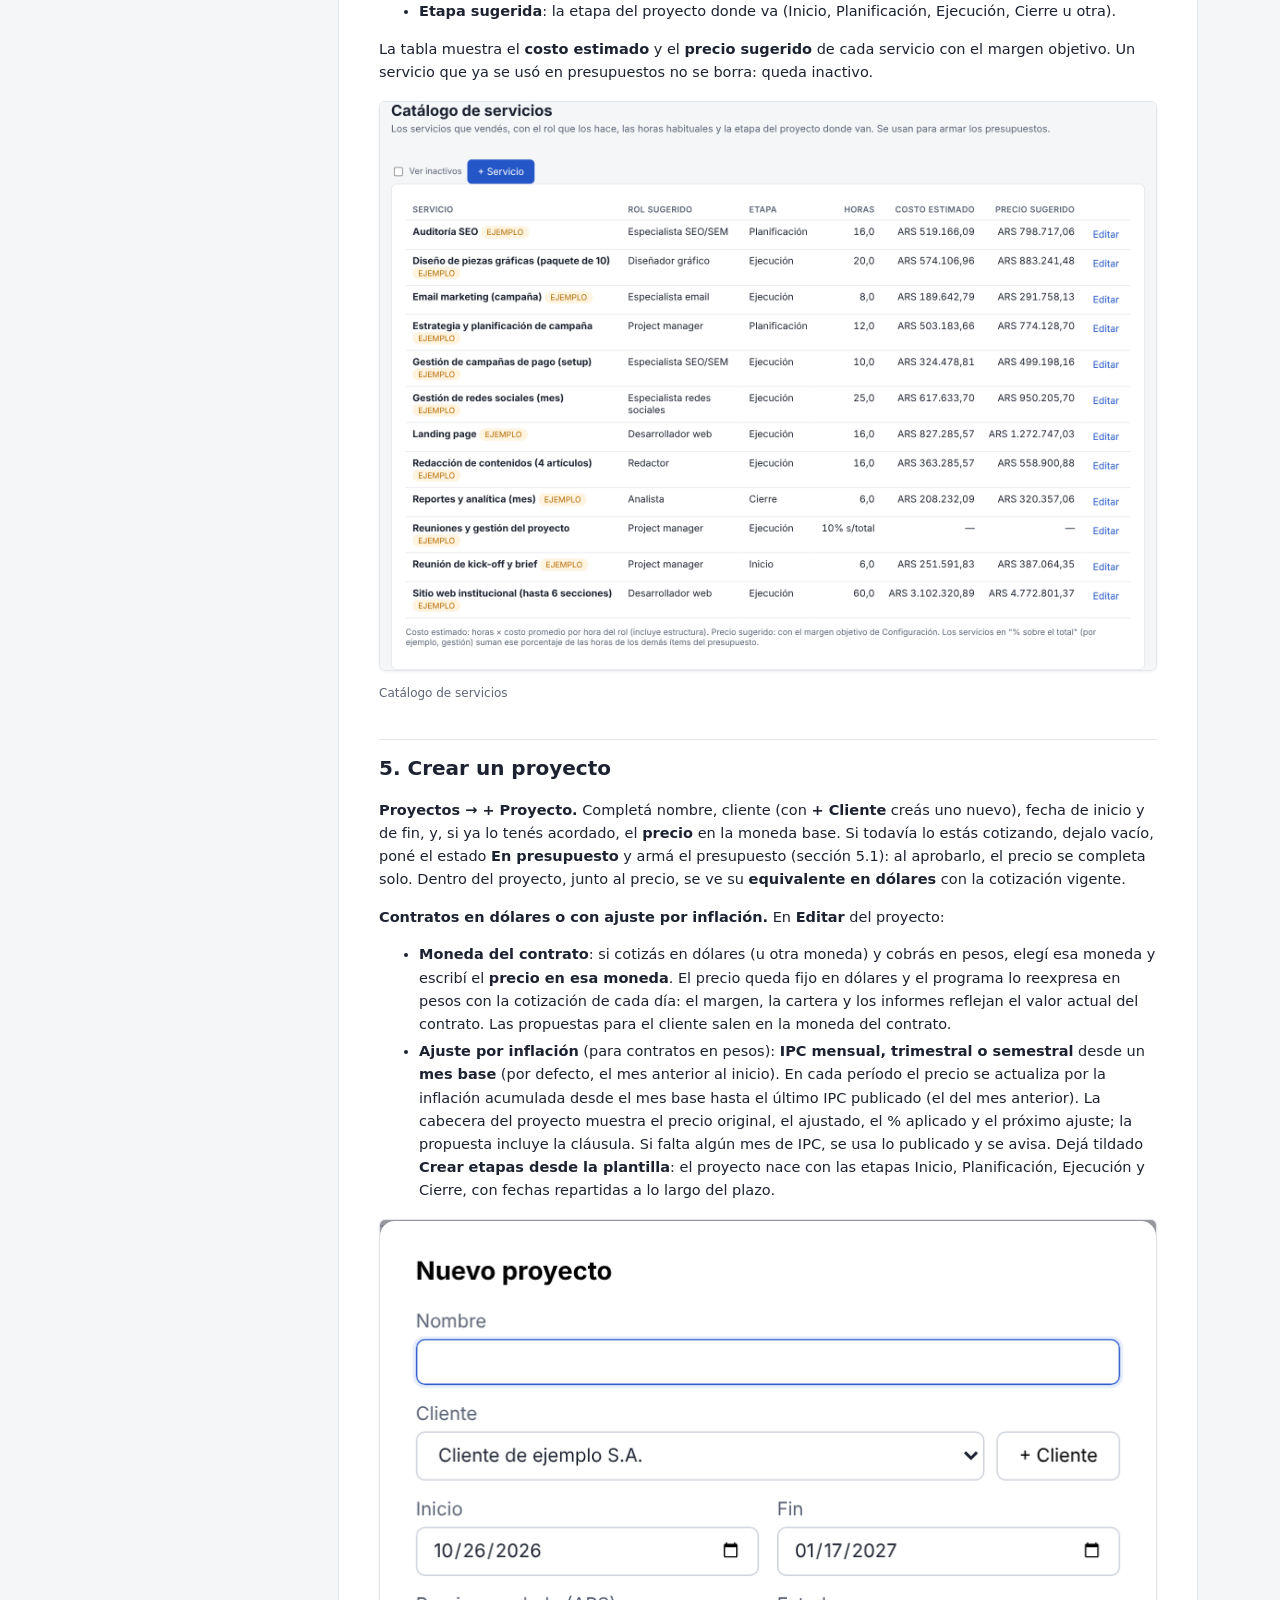
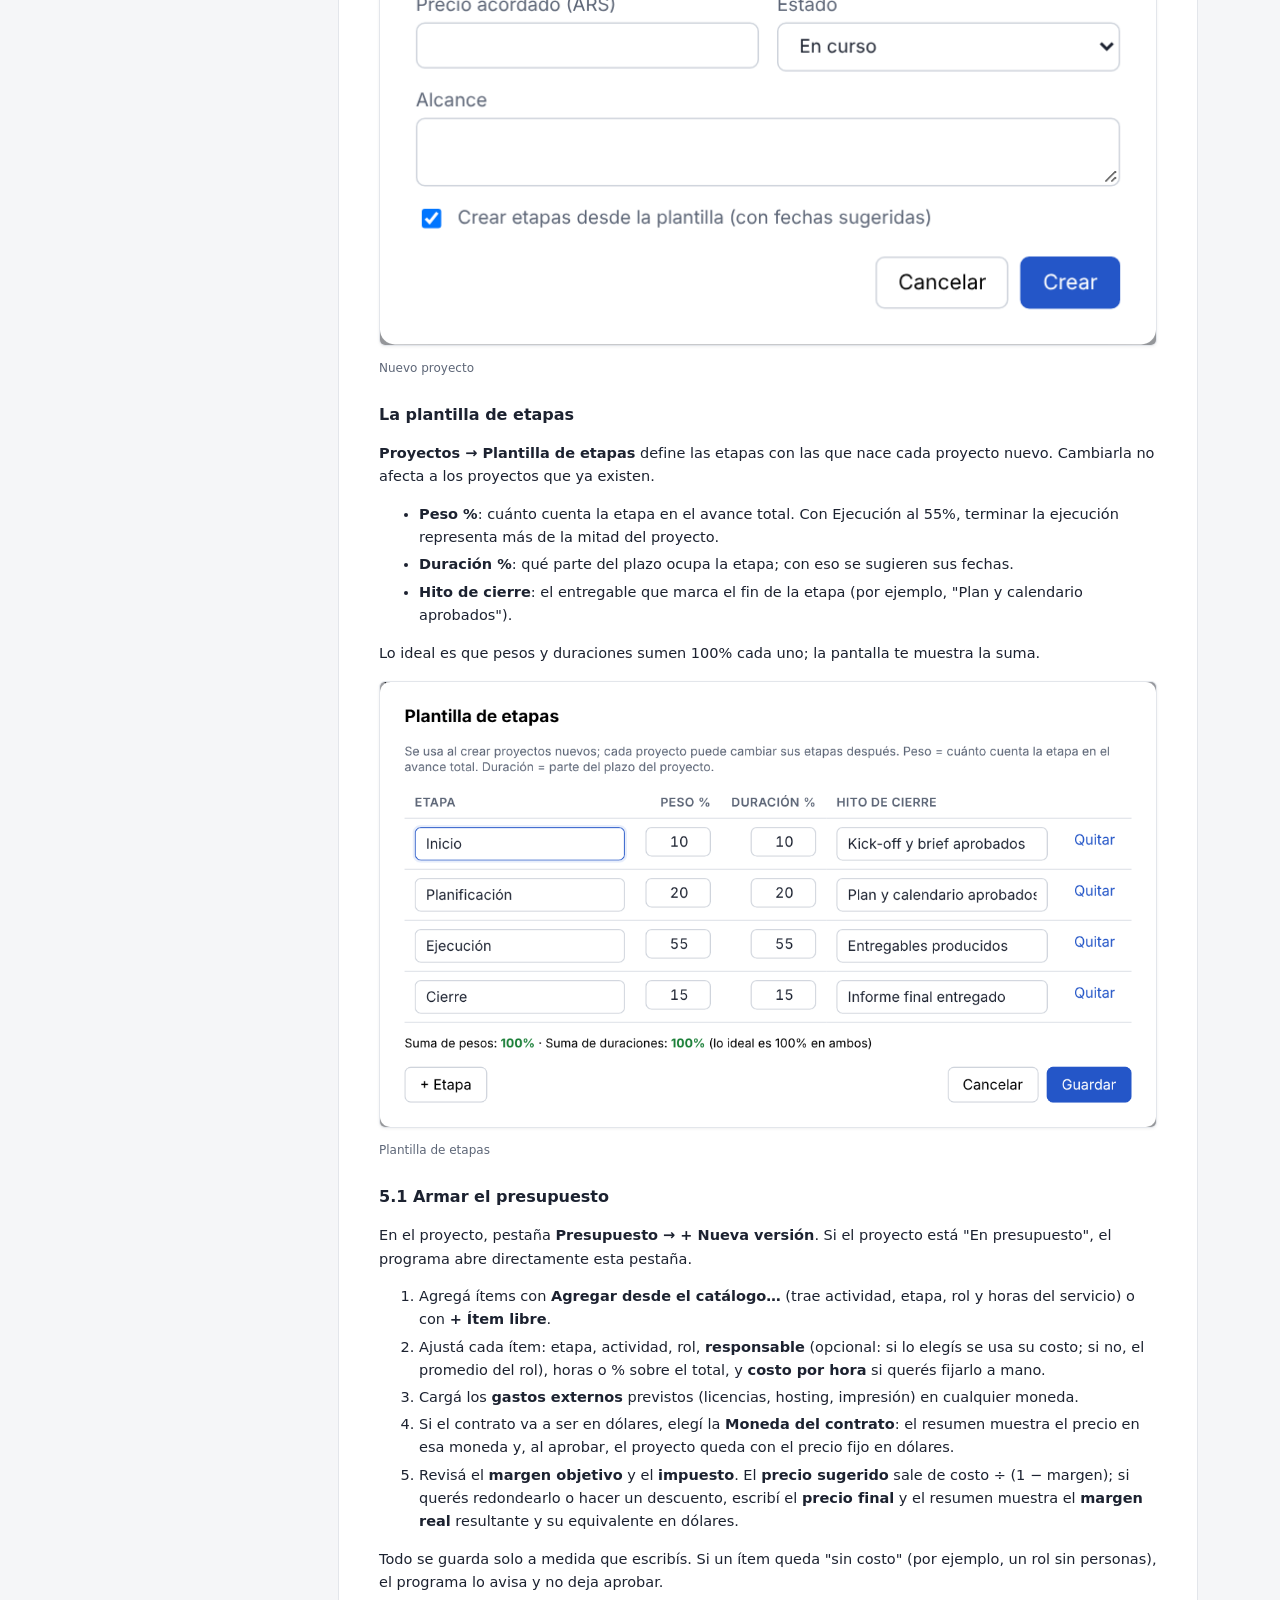
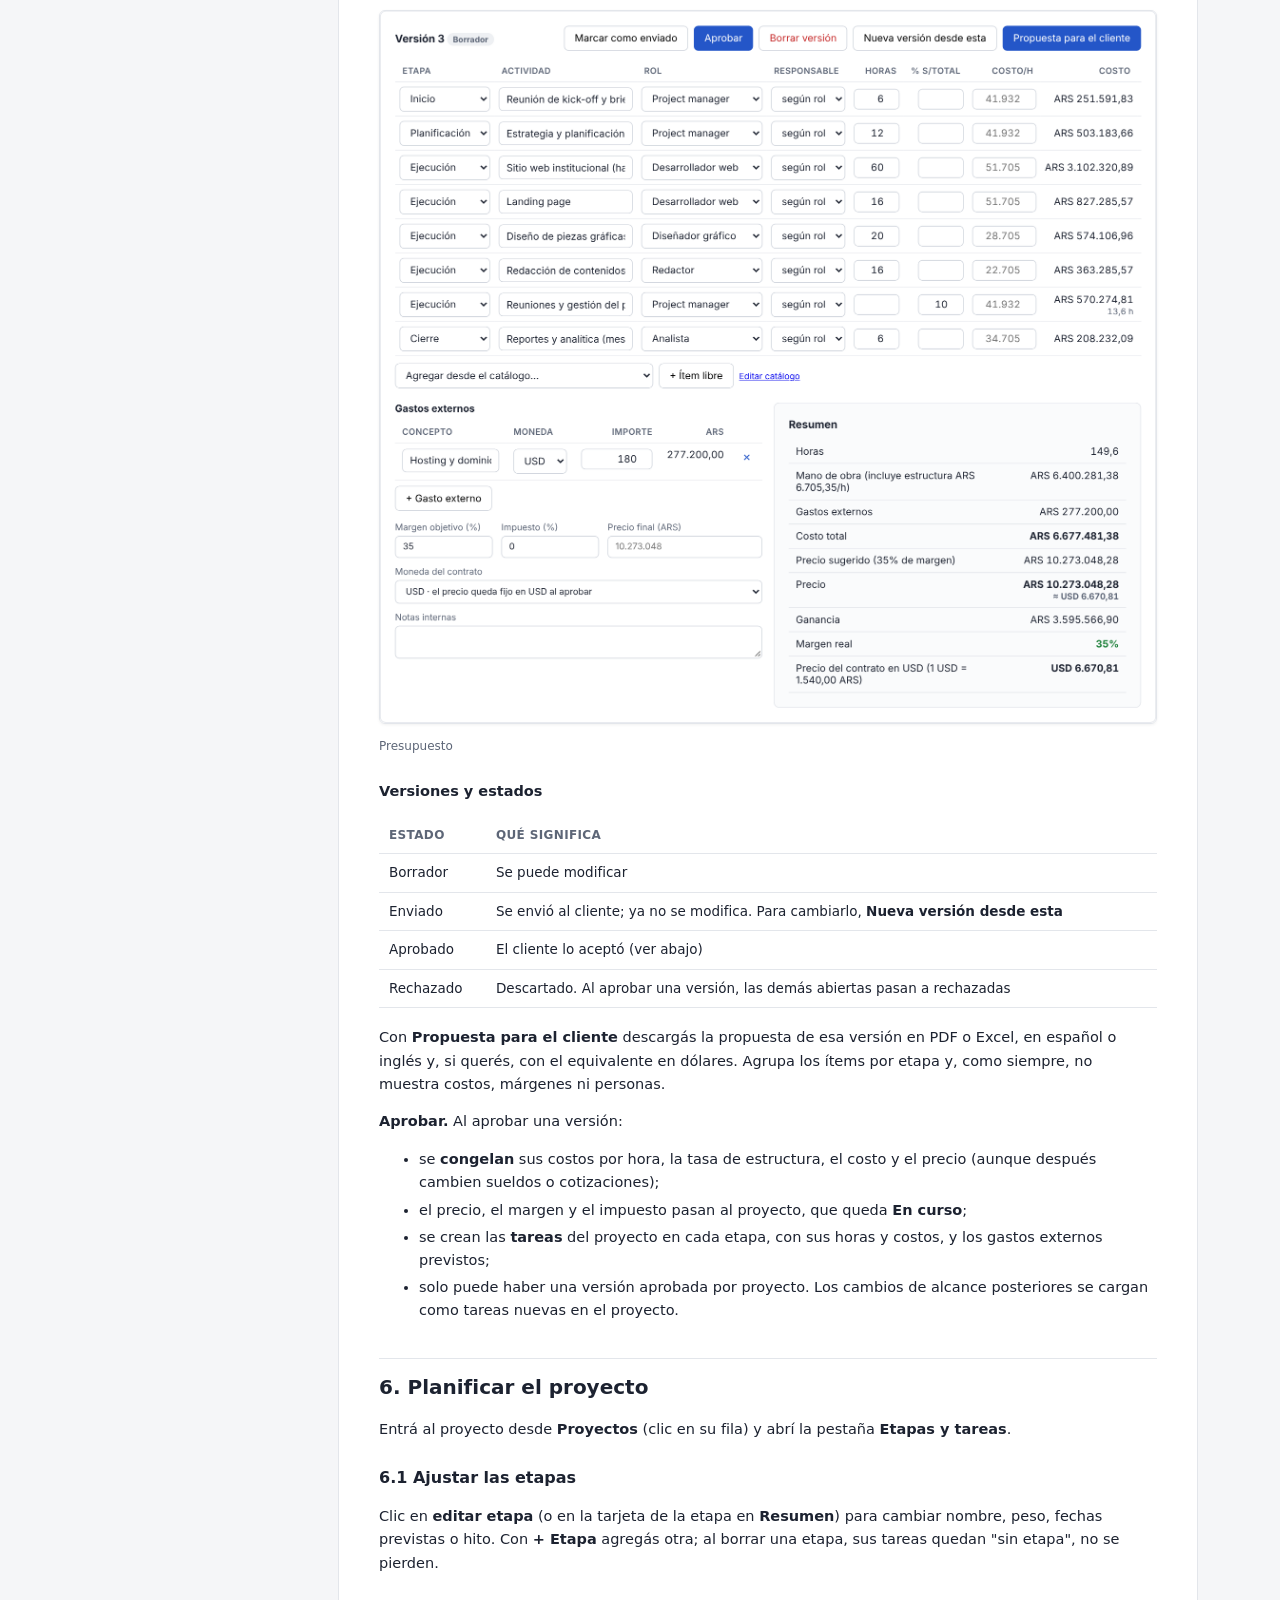
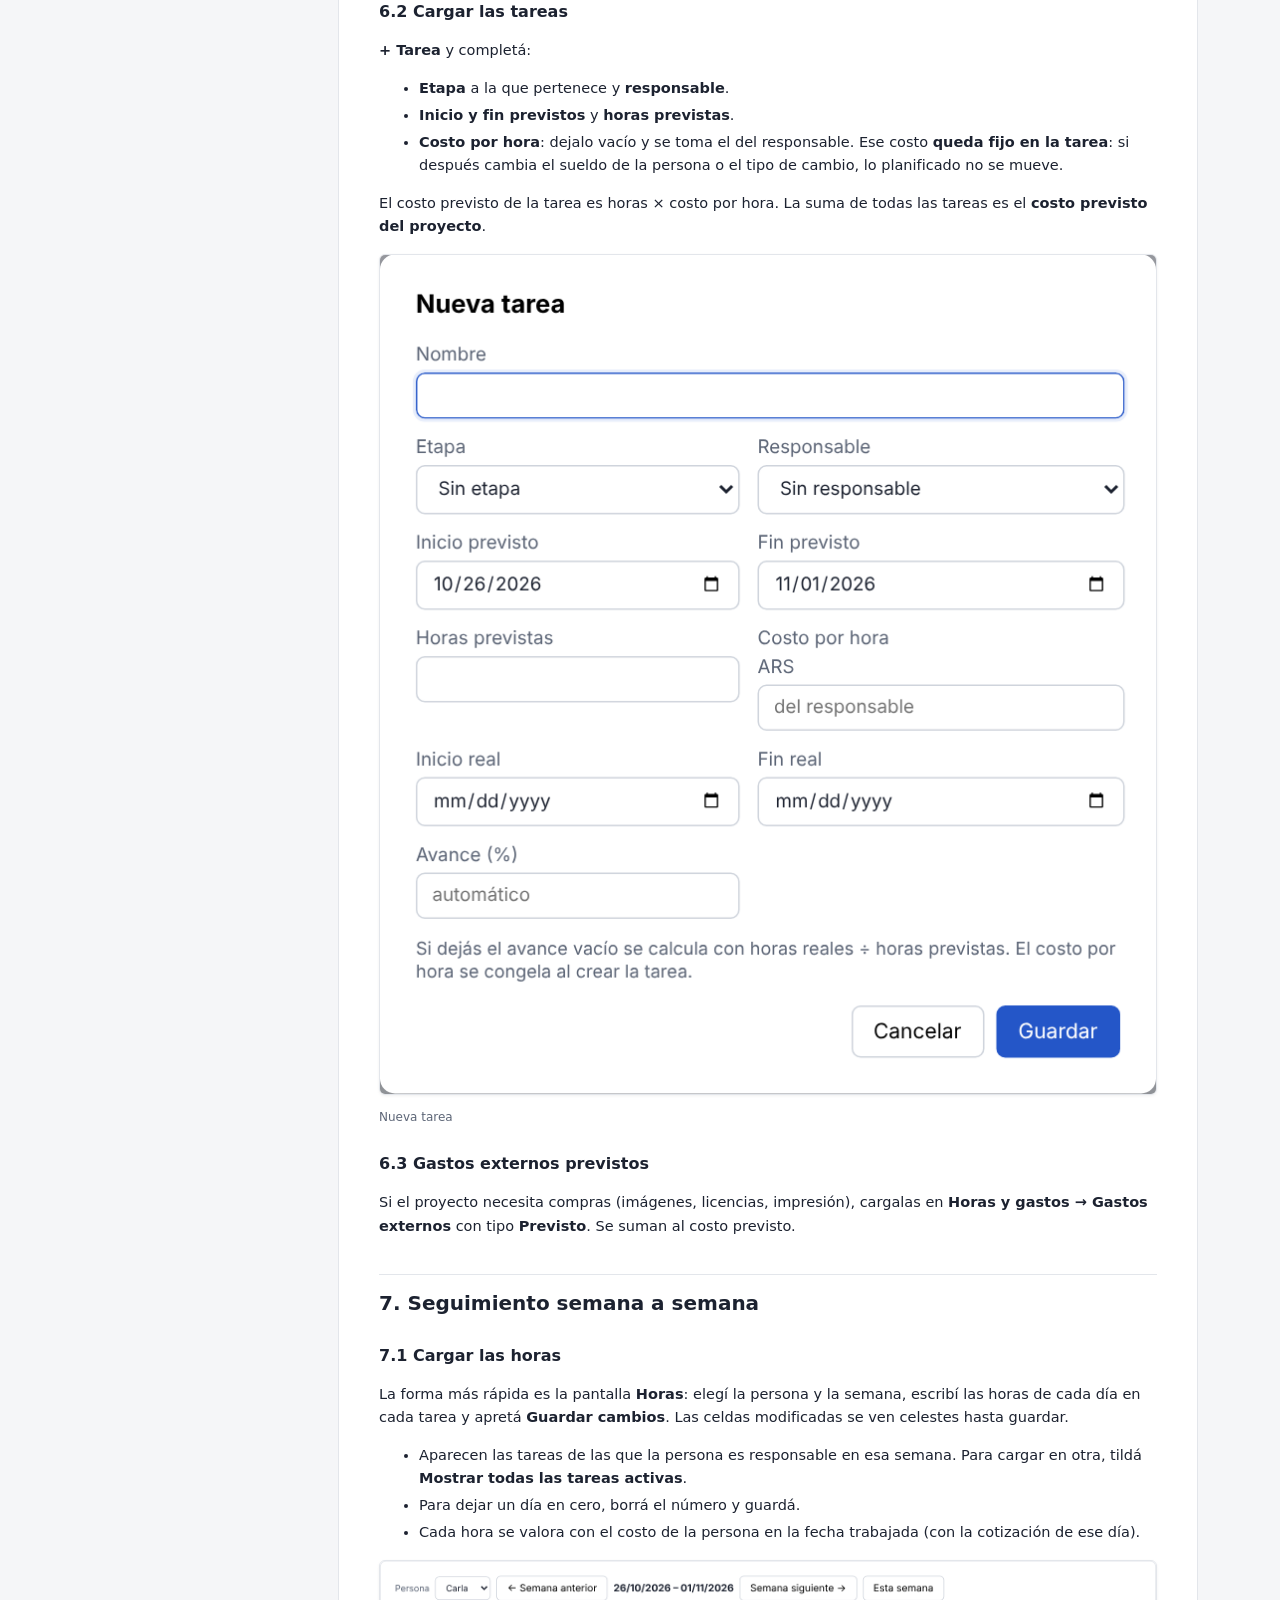
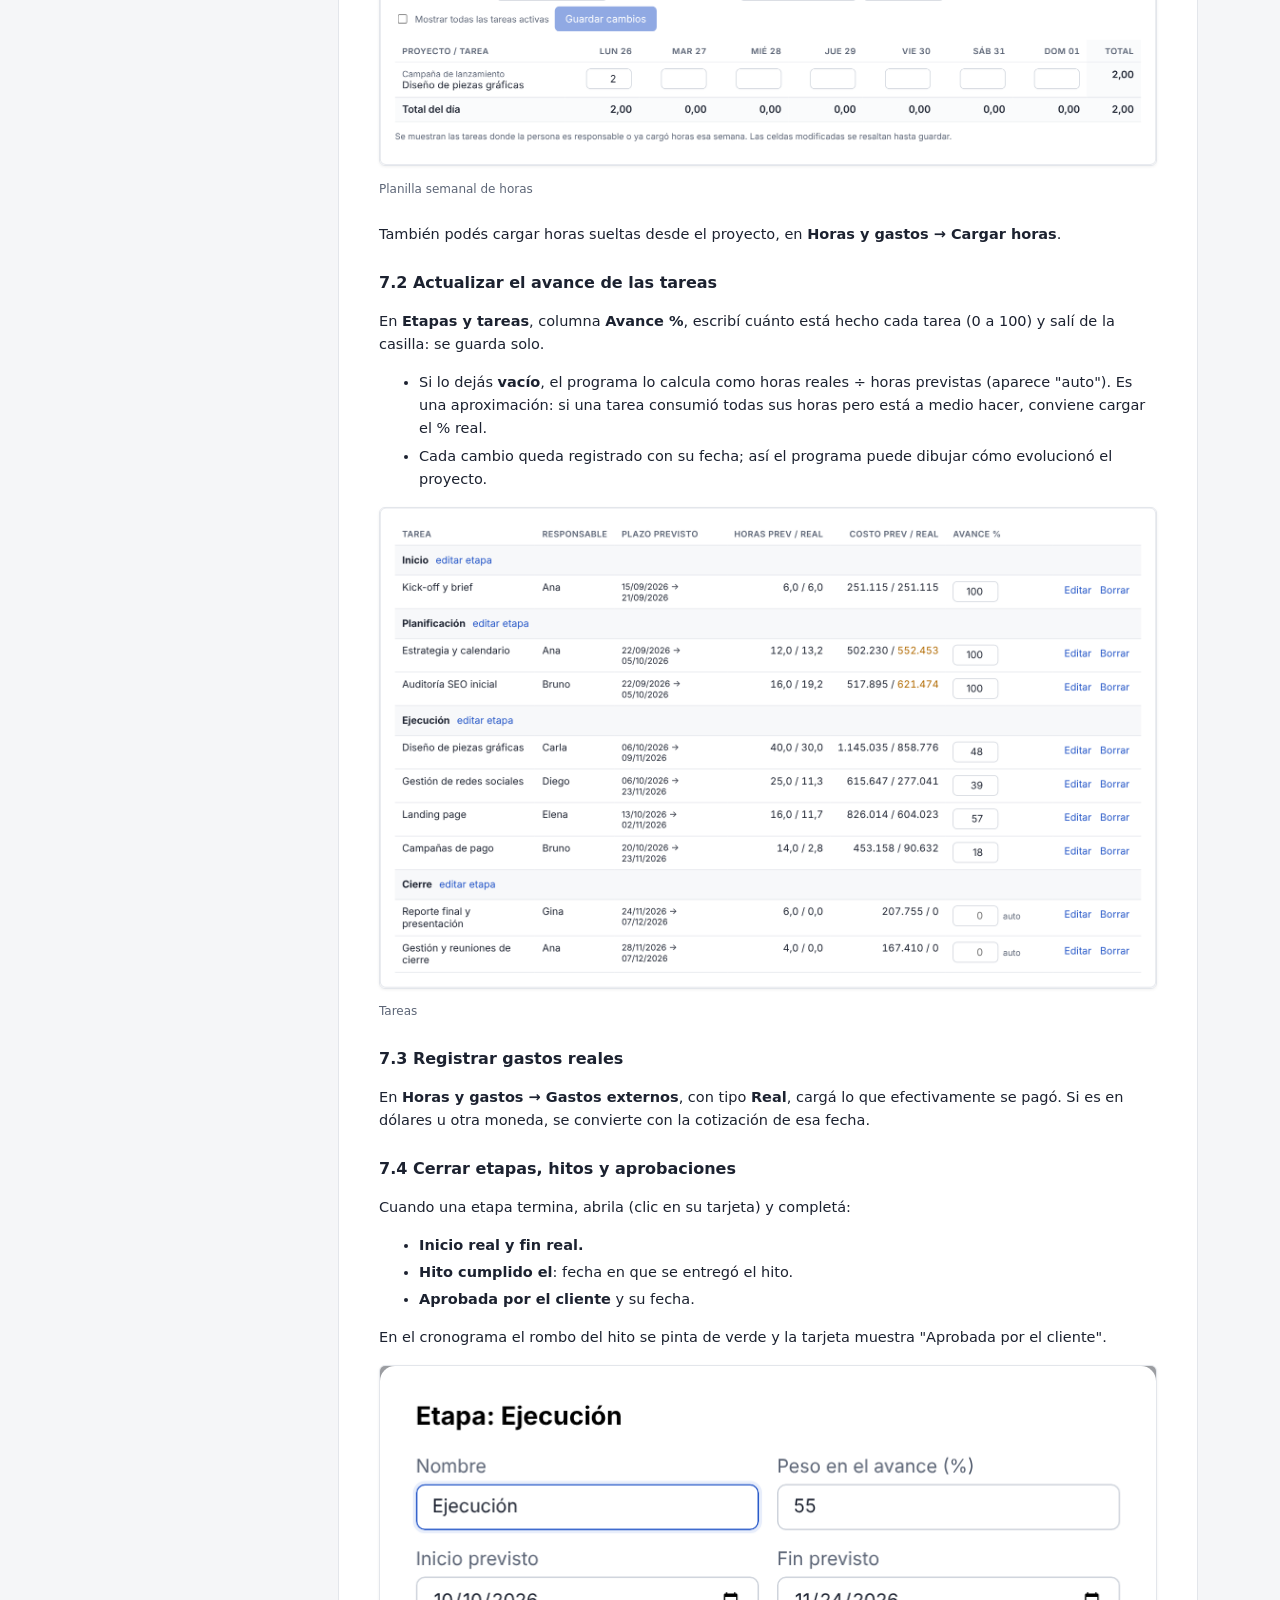
==== commit ff7b6e4e: "Versión 0.7.0: facturación, cobros y tableros de rentabilidad - Registro interno de facturas por eta" ====
--- a/frontend/ayuda.html
+++ b/frontend/ayuda.html
@@ -27,23 +27,24 @@
 <body>
 <main style="max-width:1180px">
   <div style="display:flex;justify-content:space-between;align-items:flex-start;gap:16px;flex-wrap:wrap">
-    <div><h1>Ayuda</h1><p class="sub">Manual de uso — Presupuestos y seguimiento de proyectos · versión 0.6.0</p></div>
+    <div><h1>Ayuda</h1><p class="sub">Manual de uso — Presupuestos y seguimiento de proyectos · versión 0.7.0</p></div>
     <a href="manual.pdf" download><button>Descargar el manual en PDF</button></a>
   </div>
   <div class="manual">
-    <nav class="indice"><a class="n2" href="#1-que-hace-el-programa">1. Qué hace el programa</a><a class="n2" href="#2-instalacion">2. Instalación</a><a class="n3" href="#abrir-y-cerrar-el-programa">Abrir y cerrar el programa</a><a class="n3" href="#primera-vez-datos-de-ejemplo">Primera vez: datos de ejemplo</a><a class="n2" href="#3-recorrido-por-las-pantallas">3. Recorrido por las pantallas</a><a class="n2" href="#4-puesta-en-marcha-una-sola-vez">4. Puesta en marcha (una sola vez)</a><a class="n3" href="#41-borrar-los-datos-de-ejemplo">4.1 Borrar los datos de ejemplo</a><a class="n3" href="#42-elegir-la-moneda-base">4.2 Elegir la moneda base</a><a class="n3" href="#43-cargar-los-datos-y-el-logo-de-la-empresa">4.3 Cargar los datos y el logo de la empresa</a><a class="n3" href="#44-revisar-los-parametros">4.4 Revisar los parámetros</a><a class="n3" href="#45-cargar-las-cotizaciones">4.5 Cargar las cotizaciones</a><a class="n3" href="#46-cargar-el-equipo">4.6 Cargar el equipo</a><a class="n3" href="#47-cargar-los-gastos-fijos">4.7 Cargar los gastos fijos</a><a class="n3" href="#48-cargar-el-catalogo-de-servicios">4.8 Cargar el catálogo de servicios</a><a class="n2" href="#5-crear-un-proyecto">5. Crear un proyecto</a><a class="n3" href="#la-plantilla-de-etapas">La plantilla de etapas</a><a class="n3" href="#51-armar-el-presupuesto">5.1 Armar el presupuesto</a><a class="n2" href="#6-planificar-el-proyecto">6. Planificar el proyecto</a><a class="n3" href="#61-ajustar-las-etapas">6.1 Ajustar las etapas</a><a class="n3" href="#62-cargar-las-tareas">6.2 Cargar las tareas</a><a class="n3" href="#63-gastos-externos-previstos">6.3 Gastos externos previstos</a><a class="n2" href="#7-seguimiento-semana-a-semana">7. Seguimiento semana a semana</a><a class="n3" href="#71-cargar-las-horas">7.1 Cargar las horas</a><a class="n3" href="#72-actualizar-el-avance-de-las-tareas">7.2 Actualizar el avance de las tareas</a><a class="n3" href="#73-registrar-gastos-reales">7.3 Registrar gastos reales</a><a class="n3" href="#74-cerrar-etapas-hitos-y-aprobaciones">7.4 Cerrar etapas, hitos y aprobaciones</a><a class="n3" href="#75-rutina-recomendada">7.5 Rutina recomendada</a><a class="n2" href="#8-como-leer-los-tableros">8. Cómo leer los tableros</a><a class="n3" href="#81-los-indicadores-de-un-proyecto">8.1 Los indicadores de un proyecto</a><a class="n3" href="#82-etapas-y-cronograma">8.2 Etapas y cronograma</a><a class="n3" href="#83-curva-s-y-costo-por-persona">8.3 Curva S y costo por persona</a><a class="n3" href="#84-cartera-de-proyectos">8.4 Cartera de proyectos</a><a class="n3" href="#85-carga-del-equipo">8.5 Carga del equipo</a><a class="n2" href="#9-exportar-documentos-y-dashboards">9. Exportar documentos y dashboards</a><a class="n3" href="#91-para-el-cliente-en-espanol-o-ingles-sin-costos">9.1 Para el cliente (en español o inglés, sin costos)</a><a class="n3" href="#92-para-uso-interno">9.2 Para uso interno</a><a class="n3" href="#93-los-dashboards-en-html">9.3 Los dashboards en HTML</a><a class="n2" href="#10-respaldos-y-datos">10. Respaldos y datos</a><a class="n2" href="#11-actualizaciones">11. Actualizaciones</a><a class="n2" href="#12-problemas-frecuentes">12. Problemas frecuentes</a><a class="n2" href="#13-glosario">13. Glosario</a><a class="n2" href="#14-licencia-y-autoria">14. Licencia y autoría</a></nav>
+    <nav class="indice"><a class="n2" href="#1-que-hace-el-programa">1. Qué hace el programa</a><a class="n2" href="#2-instalacion">2. Instalación</a><a class="n3" href="#abrir-y-cerrar-el-programa">Abrir y cerrar el programa</a><a class="n3" href="#primera-vez-datos-de-ejemplo">Primera vez: datos de ejemplo</a><a class="n2" href="#3-recorrido-por-las-pantallas">3. Recorrido por las pantallas</a><a class="n2" href="#4-puesta-en-marcha-una-sola-vez">4. Puesta en marcha (una sola vez)</a><a class="n3" href="#41-borrar-los-datos-de-ejemplo">4.1 Borrar los datos de ejemplo</a><a class="n3" href="#42-elegir-la-moneda-base">4.2 Elegir la moneda base</a><a class="n3" href="#43-cargar-los-datos-y-el-logo-de-la-empresa">4.3 Cargar los datos y el logo de la empresa</a><a class="n3" href="#44-revisar-los-parametros">4.4 Revisar los parámetros</a><a class="n3" href="#45-cargar-las-cotizaciones">4.5 Cargar las cotizaciones</a><a class="n3" href="#46-cargar-el-equipo">4.6 Cargar el equipo</a><a class="n3" href="#47-cargar-los-gastos-fijos">4.7 Cargar los gastos fijos</a><a class="n3" href="#48-cargar-el-catalogo-de-servicios">4.8 Cargar el catálogo de servicios</a><a class="n2" href="#5-crear-un-proyecto">5. Crear un proyecto</a><a class="n3" href="#la-plantilla-de-etapas">La plantilla de etapas</a><a class="n3" href="#51-armar-el-presupuesto">5.1 Armar el presupuesto</a><a class="n2" href="#6-planificar-el-proyecto">6. Planificar el proyecto</a><a class="n3" href="#61-ajustar-las-etapas">6.1 Ajustar las etapas</a><a class="n3" href="#62-cargar-las-tareas">6.2 Cargar las tareas</a><a class="n3" href="#63-gastos-externos-previstos">6.3 Gastos externos previstos</a><a class="n2" href="#7-seguimiento-semana-a-semana">7. Seguimiento semana a semana</a><a class="n3" href="#71-cargar-las-horas">7.1 Cargar las horas</a><a class="n3" href="#72-actualizar-el-avance-de-las-tareas">7.2 Actualizar el avance de las tareas</a><a class="n3" href="#73-registrar-gastos-reales">7.3 Registrar gastos reales</a><a class="n3" href="#74-cerrar-etapas-hitos-y-aprobaciones">7.4 Cerrar etapas, hitos y aprobaciones</a><a class="n3" href="#75-facturar-y-registrar-cobros">7.5 Facturar y registrar cobros</a><a class="n3" href="#76-rutina-recomendada">7.6 Rutina recomendada</a><a class="n2" href="#8-como-leer-los-tableros">8. Cómo leer los tableros</a><a class="n3" href="#81-los-indicadores-de-un-proyecto">8.1 Los indicadores de un proyecto</a><a class="n3" href="#82-etapas-y-cronograma">8.2 Etapas y cronograma</a><a class="n3" href="#83-curva-s-y-costo-por-persona">8.3 Curva S y costo por persona</a><a class="n3" href="#84-cartera-de-proyectos">8.4 Cartera de proyectos</a><a class="n3" href="#85-carga-del-equipo">8.5 Carga del equipo</a><a class="n3" href="#86-rentabilidad-del-periodo">8.6 Rentabilidad del período</a><a class="n2" href="#9-exportar-documentos-y-dashboards">9. Exportar documentos y dashboards</a><a class="n3" href="#91-para-el-cliente-en-espanol-o-ingles-sin-costos">9.1 Para el cliente (en español o inglés, sin costos)</a><a class="n3" href="#92-para-uso-interno">9.2 Para uso interno</a><a class="n3" href="#93-los-dashboards-en-html">9.3 Los dashboards en HTML</a><a class="n2" href="#10-respaldos-y-datos">10. Respaldos y datos</a><a class="n2" href="#11-actualizaciones">11. Actualizaciones</a><a class="n2" href="#12-problemas-frecuentes">12. Problemas frecuentes</a><a class="n2" href="#13-glosario">13. Glosario</a><a class="n2" href="#14-licencia-y-autoria">14. Licencia y autoría</a></nav>
     <article class="contenido"><p>Este manual explica cómo instalar el programa, cargar los datos de tu empresa y seguir cada proyecto hasta su cierre. Está pensado para leerse en orden la primera vez y después usarse como consulta.</p>
 <h2 id="1-que-hace-el-programa">1. Qué hace el programa</h2>
-<p>El programa responde tres preguntas sobre cada proyecto:</p>
+<p>El programa responde cuatro preguntas sobre cada proyecto:</p>
 <ul>
 <li><strong>¿Cuánto nos cuesta cada hora de trabajo?</strong> Suma lo que cobra cada persona (sueldo o tarifa) más una parte de los gastos fijos de la empresa.</li>
 <li><strong>¿Vamos en tiempo?</strong> Compara lo que debería estar hecho a hoy con lo que realmente está hecho.</li>
 <li><strong>¿Vamos a ganar lo que esperábamos?</strong> Compara lo gastado con lo que vale el trabajo hecho y proyecta el margen final.</li>
+<li><strong>¿Cuánto ganamos en el mes, con qué clientes y servicios, y cuánto nos deben?</strong> Registra facturas y cobros y muestra la rentabilidad de cualquier período.</li>
 </ul>
 <p>Todo funciona en tu computadora, sin internet. Los importes se calculan en una <strong>moneda base</strong> que se elige al empezar: por defecto, <strong>pesos argentinos (ARS)</strong>. Los sueldos, tarifas o gastos en otra moneda (dólares, euros, reales…) se convierten con las cotizaciones que cargás, y las propuestas pueden mostrar también el <strong>equivalente en dólares (USD)</strong>.</p>
 <h2 id="2-instalacion">2. Instalación</h2>
 <ol>
-<li>Abrí el instalador <strong>Presupuestos-Setup-0.6.0.exe</strong> (el número cambia con cada versión).</li>
+<li>Abrí el instalador <strong>Presupuestos-Setup-0.7.0.exe</strong> (el número cambia con cada versión).</li>
 <li>Windows puede mostrar el aviso <strong>"Windows protegió su PC"</strong>, porque el programa no tiene firma digital comercial. Hacé clic en <strong>Más información</strong> y después en <strong>Ejecutar de todos modos</strong>. Es un aviso normal para programas sin firma comercial.</li>
 <li>Seguí el asistente: <strong>Siguiente → Instalar → Finalizar</strong>. No pide contraseña de administrador.</li>
 <li>Al terminar queda un acceso directo <strong>Presupuestos</strong> en el escritorio y en el menú Inicio. En el menú Inicio también encontrás este manual y la carpeta de datos.</li>
@@ -84,6 +85,11 @@
 <td><strong>Horas</strong></td>
 <td>Planilla semanal para cargar las horas de cada persona</td>
 <td>Una vez por semana (o a diario)</td>
+</tr>
+<tr>
+<td><strong>Rentabilidad</strong></td>
+<td>Margen del período por cliente, proyecto, servicio y persona; facturación, cobros y flujo de caja</td>
+<td>Una vez por mes</td>
 </tr>
 <tr>
 <td><strong>Equipo</strong></td>
@@ -366,7 +372,20 @@
 </ul>
 <p>En el cronograma el rombo del hito se pinta de verde y la tarjeta muestra "Aprobada por el cliente".</p>
 <figure><img alt="Editar etapa" src="assets/manual/13_dlg_etapa.png"><figcaption>Editar etapa</figcaption></figure>
-<h3 id="75-rutina-recomendada">7.5 Rutina recomendada</h3>
+<h3 id="75-facturar-y-registrar-cobros">7.5 Facturar y registrar cobros</h3>
+<p>La pestaña <strong>Facturación</strong> de cada proyecto es un <strong>registro interno</strong>: la factura legal se sigue emitiendo en ARCA (AFIP) o en tu sistema de facturación, y acá se anota para saber cuánto se facturó, cuánto falta facturar, cuánto se cobró y qué está vencido.</p>
+<ol>
+<li>Tocá <strong>+ Factura</strong> y completá el <strong>número</strong> del comprobante, la <strong>etapa o hito</strong> que factura (por ejemplo, el anticipo en <em>Inicio</em>), el <strong>concepto</strong>, la <strong>fecha</strong>, el <strong>vencimiento</strong>, el <strong>importe neto</strong> y los <strong>impuestos</strong> (IVA u otros). El importe neto se propone con lo que falta facturar.</li>
+<li>La <strong>moneda</strong> es, por defecto, la del contrato. En una factura en dólares se guarda la <strong>cotización del día de la factura</strong> (podés escribir otra, por ejemplo la del comprobante).</li>
+<li>Cuando el cliente paga, tocá <strong>Cobrar</strong> en la fila de la factura, indicá la fecha y el importe (puede ser un pago parcial). En facturas en otra moneda, cada cobro guarda la cotización de su día.</li>
+<li>Si una factura se anula con una nota de crédito, abrila y tildá <strong>Anulada</strong>: deja de sumar sin perder el registro.</li>
+</ol>
+<p>Arriba se ve lo <strong>facturado</strong> (y qué % del precio representa), lo <strong>que falta facturar</strong>, lo <strong>cobrado</strong> y el <strong>saldo a cobrar</strong>, con lo <strong>vencido</strong> en rojo.</p>
+<figure><img alt="Facturación del proyecto" src="assets/manual/22_facturacion.png"><figcaption>Facturación del proyecto</figcaption></figure>
+<p><strong>Diferencia de cambio.</strong> Si facturaste USD 525 cuando el dólar estaba a 1.435 y el cliente pagó cuando estaba a 1.540, en pesos cobraste ARS 55.125 más de lo facturado. Esa diferencia se muestra en cada cobro (verde si es ganancia, roja si es pérdida) y se suma en el tablero de rentabilidad.</p>
+<figure><img alt="Factura en dólares con diferencia de cambio" src="assets/manual/24_fact_usd.png"><figcaption>Factura en dólares con diferencia de cambio</figcaption></figure>
+<figure><img alt="Registrar un cobro" src="assets/manual/23_dlg_cobro.png"><figcaption>Registrar un cobro</figcaption></figure>
+<h3 id="76-rutina-recomendada">7.6 Rutina recomendada</h3>
 <table>
 <thead>
 <tr>
@@ -395,6 +414,16 @@
 <td>Al pagar una compra</td>
 <td>Cargar el gasto real</td>
 <td>Proyecto → Horas y gastos</td>
+</tr>
+<tr>
+<td>Al emitir una factura o recibir un pago</td>
+<td>Registrar la factura o el cobro</td>
+<td>Proyecto → Facturación</td>
+</tr>
+<tr>
+<td>Cada fin de mes</td>
+<td>Revisar el margen del mes, los cobros y lo vencido</td>
+<td>Rentabilidad</td>
 </tr>
 <tr>
 <td>Al terminar una etapa</td>
@@ -453,6 +482,23 @@
 <h3 id="85-carga-del-equipo">8.5 Carga del equipo</h3>
 <p>En <strong>Equipo</strong>, el gráfico <strong>Carga semanal</strong> muestra, por semana, las horas reales cargadas (barras), las horas planificadas según las tareas asignadas (línea naranja) y la capacidad de los empleados (línea punteada). Sirve para ver si alguien está sobrecargado o si hay capacidad para un proyecto nuevo.</p>
 <figure><img alt="Carga del equipo" src="assets/manual/18_carga_equipo.png"><figcaption>Carga del equipo</figcaption></figure>
+<h3 id="86-rentabilidad-del-periodo">8.6 Rentabilidad del período</h3>
+<p>La pantalla <strong>Rentabilidad</strong> responde cuánto se ganó en un período y dónde. Elegí <strong>Desde</strong> y <strong>Hasta</strong> (o un período rápido: este mes, mes anterior, trimestre, año, últimos 12 meses) y tocá <strong>Ver</strong>. <strong>Exportar a Excel</strong> baja todo, con una hoja por tablero y gráficos.</p>
+<p>Arriba, cuatro indicadores del período:</p>
+<ul>
+<li><strong>Ingreso devengado</strong>: lo que se ganó trabajando, se haya facturado o no. Es el precio vigente de cada proyecto multiplicado por el avance logrado en el período (por ejemplo, si un proyecto de $8.000.000 pasó de 20 % a 50 %, devengó $2.400.000).</li>
+<li><strong>Margen</strong>: ingreso devengado menos el costo del período (horas cargadas al costo por hora, que incluye la estructura, más los gastos externos reales). En verde, naranja o rojo según el margen de alerta de Configuración.</li>
+<li><strong>Facturado / cobrado</strong>: neto de las facturas emitidas en el período y lo cobrado, con la diferencia de cambio.</li>
+<li><strong>Saldo a cobrar</strong> al cierre del período, con lo vencido.</li>
+</ul>
+<p><strong>Clientes y proyectos.</strong> Devengado y costo de cada cliente, margen % de cada proyecto y las tablas con facturado, cobrado y saldo. Sirve para ver qué clientes dejan más margen y cuáles consumen más horas de las que pagan.</p>
+<figure><img alt="Rentabilidad por cliente y proyecto" src="assets/manual/25_rentabilidad.png"><figcaption>Rentabilidad por cliente y proyecto</figcaption></figure>
+<p><strong>Servicios.</strong> Para cada servicio del catálogo compara las <strong>horas previstas para el avance logrado</strong> con las <strong>horas reales</strong>. Un desvío de +30 % significa que ese servicio lleva 30 % más horas de las presupuestadas: conviene subirle las horas en el catálogo o revisar el precio. Las tareas cargadas a mano, sin servicio, se agrupan aparte.</p>
+<figure><img alt="Rentabilidad por servicio" src="assets/manual/26_rent_servicios.png"><figcaption>Rentabilidad por servicio</figcaption></figure>
+<p><strong>Personas.</strong> Horas cargadas en el período por cada persona, contra su <strong>objetivo facturable</strong> (empleados: horas anuales × utilización, proporcional al período; los autónomos no tienen objetivo), su costo y el <strong>valor vendido</strong> de esas horas (horas × precio por hora presupuestada de cada proyecto).</p>
+<figure><img alt="Rentabilidad por persona" src="assets/manual/27_rent_personas.png"><figcaption>Rentabilidad por persona</figcaption></figure>
+<p><strong>Flujo de caja.</strong> Mes a mes: facturado (con impuestos), cobrado, costos del mes (estimación de los egresos), neto y acumulado. A la derecha, los <strong>saldos a cobrar por antigüedad</strong> (por vencer, 1 a 30, 31 a 60 y más de 60 días) y abajo la lista de facturas pendientes.</p>
+<figure><img alt="Flujo de caja" src="assets/manual/28_rent_flujo.png"><figcaption>Flujo de caja</figcaption></figure>
 <h2 id="9-exportar-documentos-y-dashboards">9. Exportar documentos y dashboards</h2>
 <p>El botón azul <strong>Exportar</strong> está en cada fila de <strong>Proyectos</strong> y de <strong>Inicio</strong>, y dentro de cada proyecto (<strong>Exportar (PDF · Excel · HTML)</strong>). Ofrece cinco opciones. Desde dentro del proyecto usan la fecha elegida en <strong>Ver al</strong>; desde Proyectos e Inicio, la fecha de hoy.</p>
 <figure><img alt="Exportar" src="assets/manual/19_exportar.png"><figcaption>Exportar</figcaption></figure>
@@ -509,6 +555,7 @@
 </tr>
 </tbody>
 </table>
+<p>En <strong>Rentabilidad</strong>, <strong>Exportar a Excel</strong> baja el período elegido: resumen, proyectos, clientes, servicios, personas, flujo de caja y facturas a cobrar.</p>
 <p>Además, en <strong>Proyectos</strong> están <strong>Excel cartera</strong> (todos los proyectos con sus indicadores) y <strong>Excel base completa</strong> (todas las tablas, una por hoja).</p>
 <h3 id="93-los-dashboards-en-html">9.3 Los dashboards en HTML</h3>
 <p>El dashboard se descarga como <strong>un solo archivo .html</strong> que se abre con doble clic en cualquier navegador, <strong>sin el programa y sin internet</strong>. Se puede enviar por mail o subir a Drive. Es interactivo: al pasar el mouse por los gráficos y el cronograma se ven los valores, al hacer clic en una etapa la tabla se filtra, y las columnas se ordenan con un clic en el título. Es una foto a la fecha de exportación: para actualizarlo, se exporta de nuevo.</p>
@@ -523,7 +570,7 @@
 <li>Recomendación: una vez por semana copiá el último respaldo a OneDrive, Google Drive o un pendrive.</li>
 </ul>
 <h2 id="11-actualizaciones">11. Actualizaciones</h2>
-<p>Cuando recibas una versión nueva (por ejemplo <strong>Presupuestos-Setup-0.6.0.exe</strong>), cerrá el programa y ejecutá el instalador nuevo: reemplaza el programa y conserva todos los datos. La base se adapta sola a la versión nueva la primera vez que la abrís.</p>
+<p>Cuando recibas una versión nueva (por ejemplo <strong>Presupuestos-Setup-0.7.0.exe</strong>), cerrá el programa y ejecutá el instalador nuevo: reemplaza el programa y conserva todos los datos. La base se adapta sola a la versión nueva la primera vez que la abrís.</p>
 <p>Si venías usando una versión anterior en dólares, se conservan todos los importes y la moneda base sigue siendo <strong>USD</strong>. El logo que traía esa versión ya no viene incluido: si querés verlo en la barra, cargalo en <strong>Configuración → Datos de la empresa</strong>.</p>
 <h2 id="12-problemas-frecuentes">12. Problemas frecuentes</h2>
 <table>
@@ -660,6 +707,18 @@
 <tr>
 <td>IPC</td>
 <td>Índice de precios al consumidor del INDEC; su variación mensual ajusta los contratos en pesos con cláusula de ajuste</td>
+</tr>
+<tr>
+<td>Ingreso devengado</td>
+<td>Precio del proyecto × avance logrado en un período: lo ganado trabajando, se haya facturado o no</td>
+</tr>
+<tr>
+<td>Diferencia de cambio</td>
+<td>En facturas en otra moneda: lo cobrado a la cotización del día del cobro menos lo mismo a la cotización de la factura</td>
+</tr>
+<tr>
+<td>Valor vendido por hora</td>
+<td>Precio del proyecto ÷ horas presupuestadas</td>
 </tr>
 <tr>
 <td>Versión del presupuesto</td>
--- a/frontend/assets/app.css
+++ b/frontend/assets/app.css
@@ -105,3 +105,12 @@
 .pres-items select { max-width: 170px; }
 footer.credito a { color: inherit; }
 [hidden] { display: none !important; }
+/* tablas anchas: desplazamiento horizontal dentro de la tarjeta */
+.tabla-scroll { overflow-x: auto; }
+.tabla-scroll td:first-child { min-width: 150px; }
+td.nowrap { white-space: nowrap; }
+.link.nowrap, button.nowrap { white-space: nowrap; }
+dialog .fields > * { min-width: 0; } dialog .fields select, dialog .fields input { width: 100%; max-width: 100%; box-sizing: border-box; }
+tr.sub td { border-top: none; padding-top: 0; }
+tr.con-sub td { border-bottom: none; }
+dialog .fields input[type=checkbox] { width: auto; }
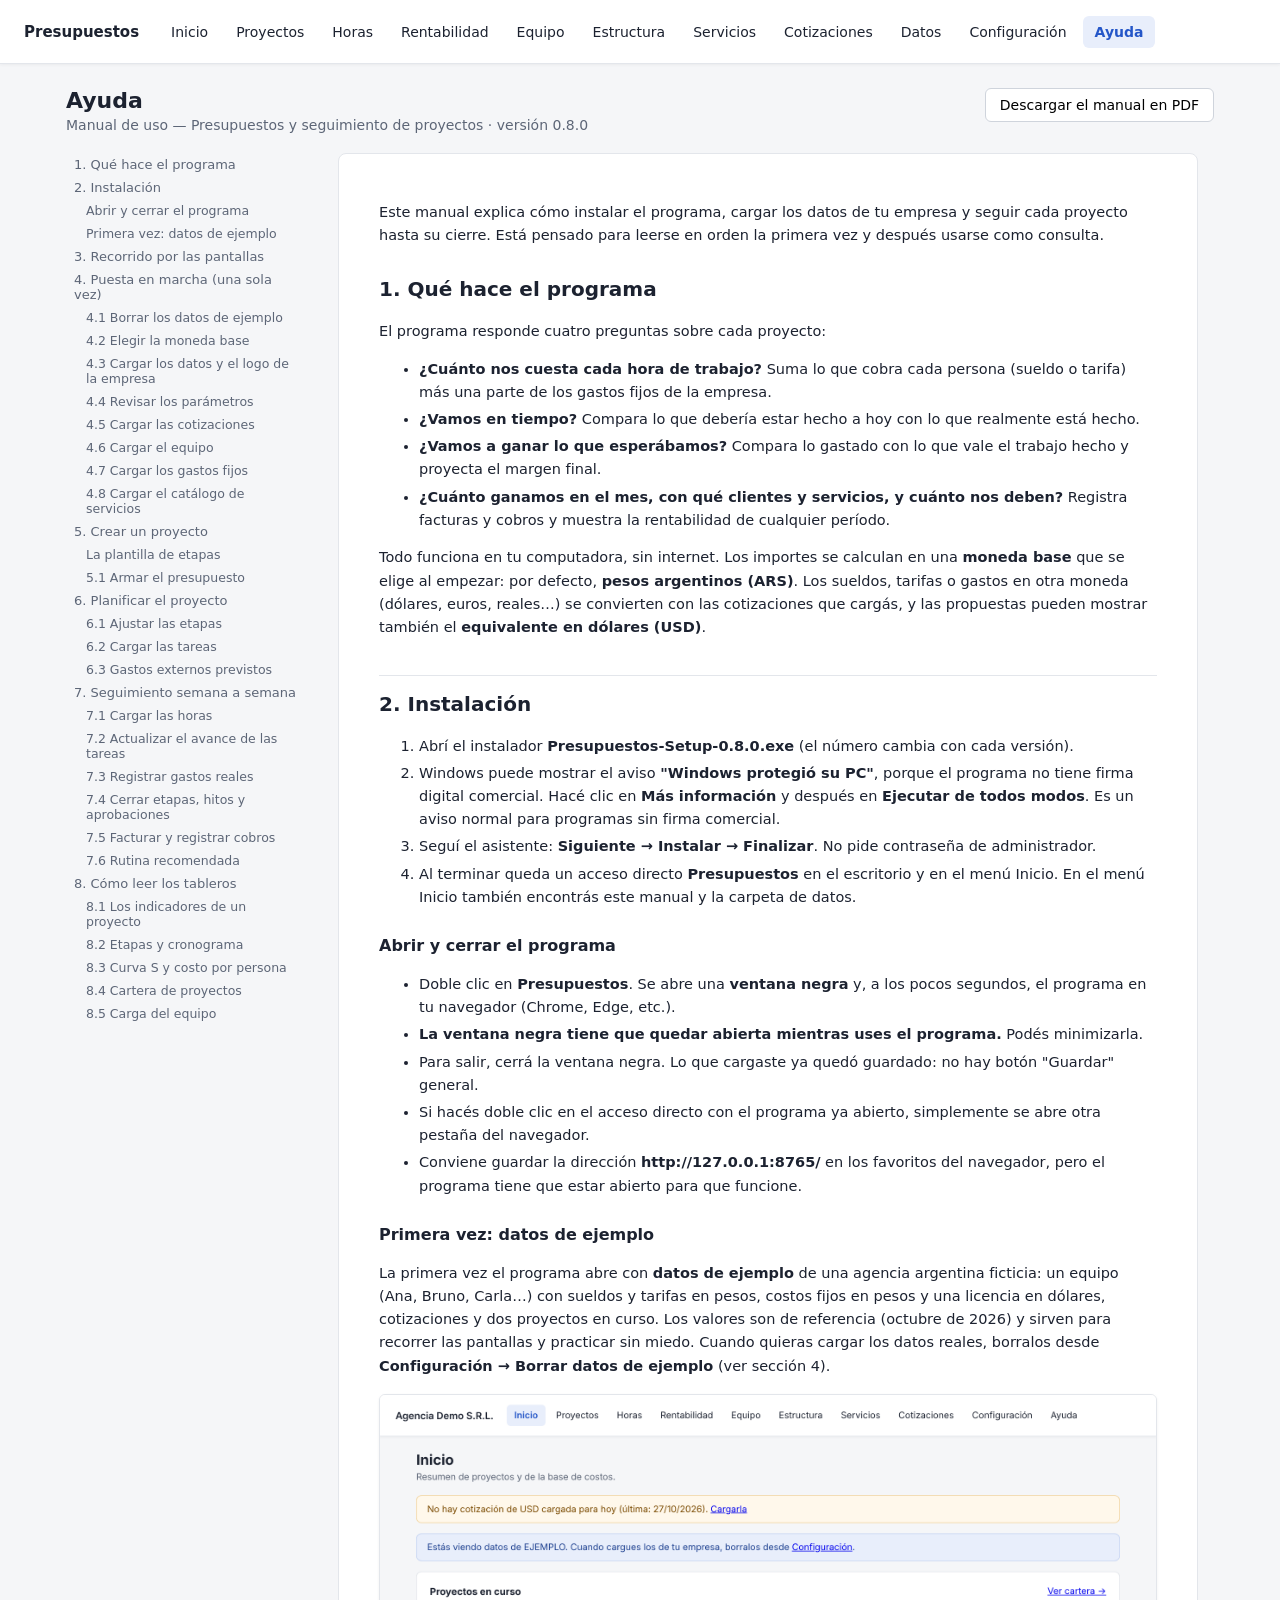
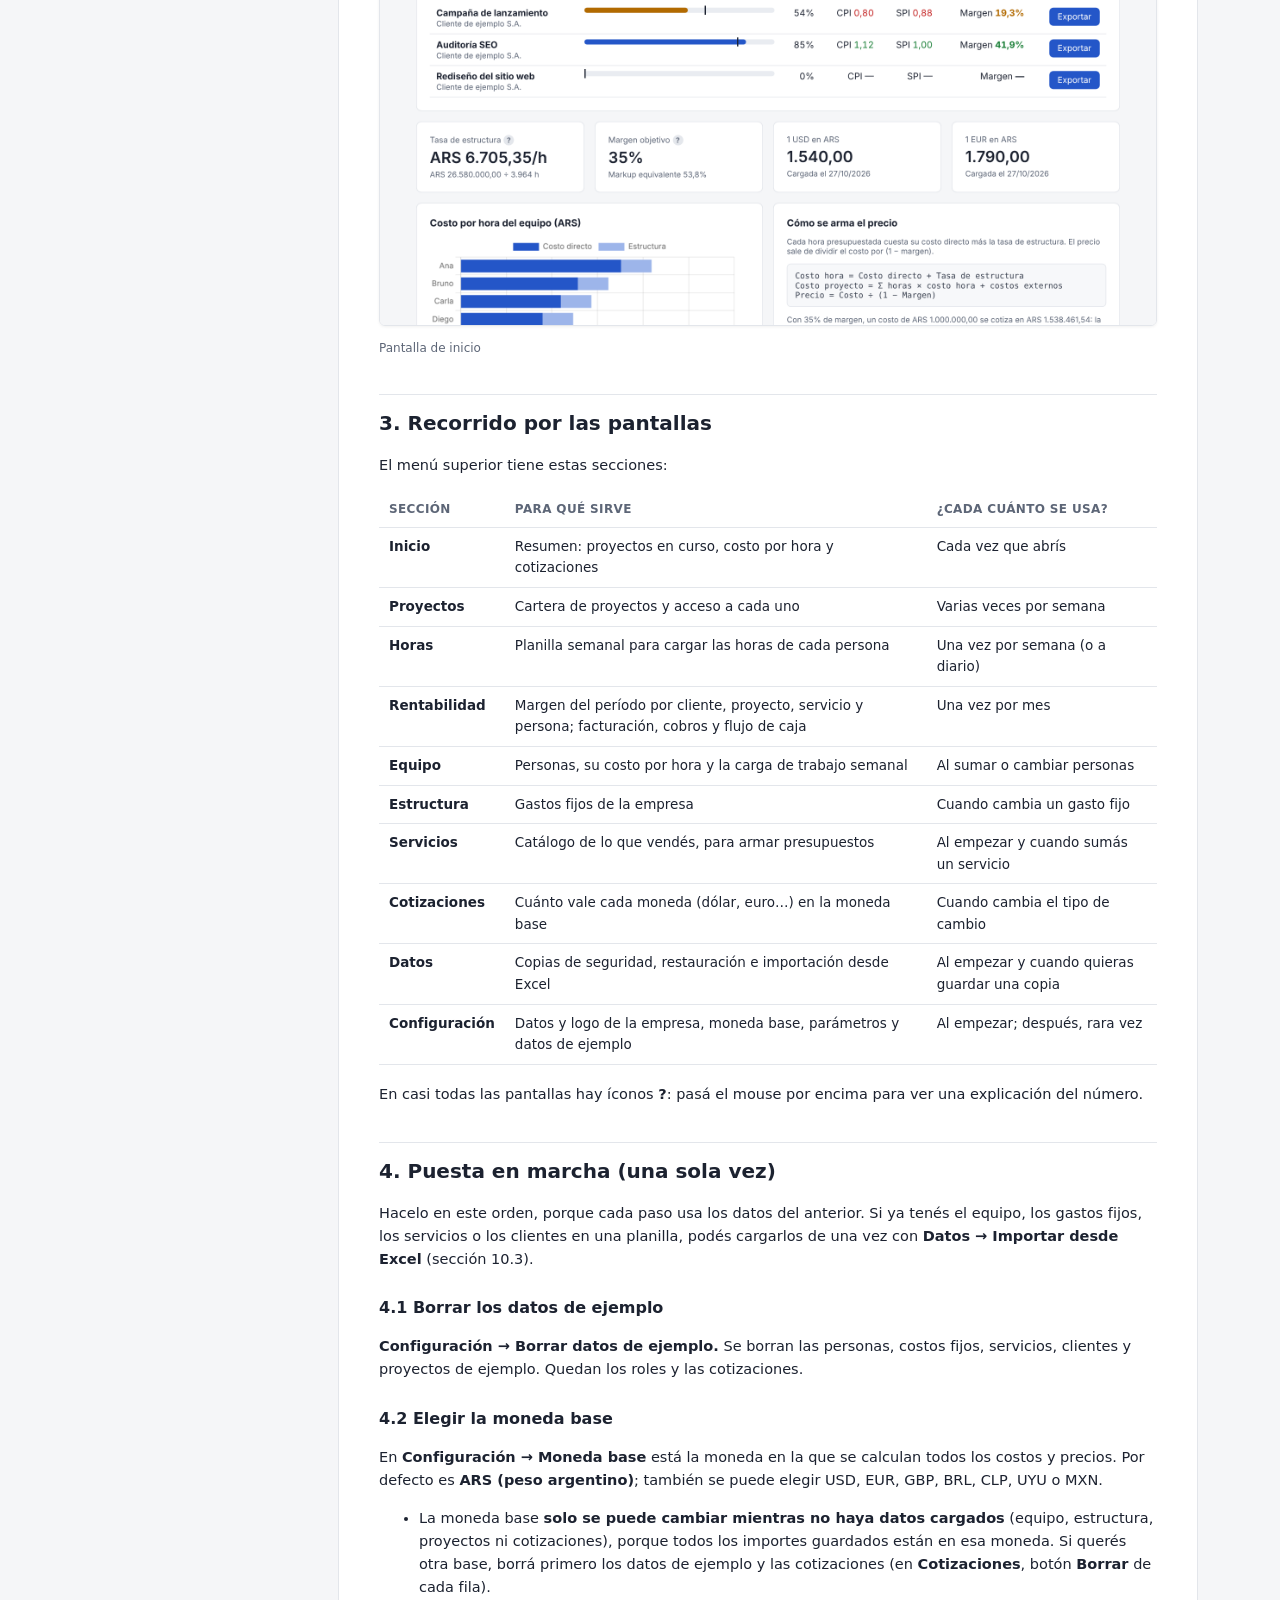
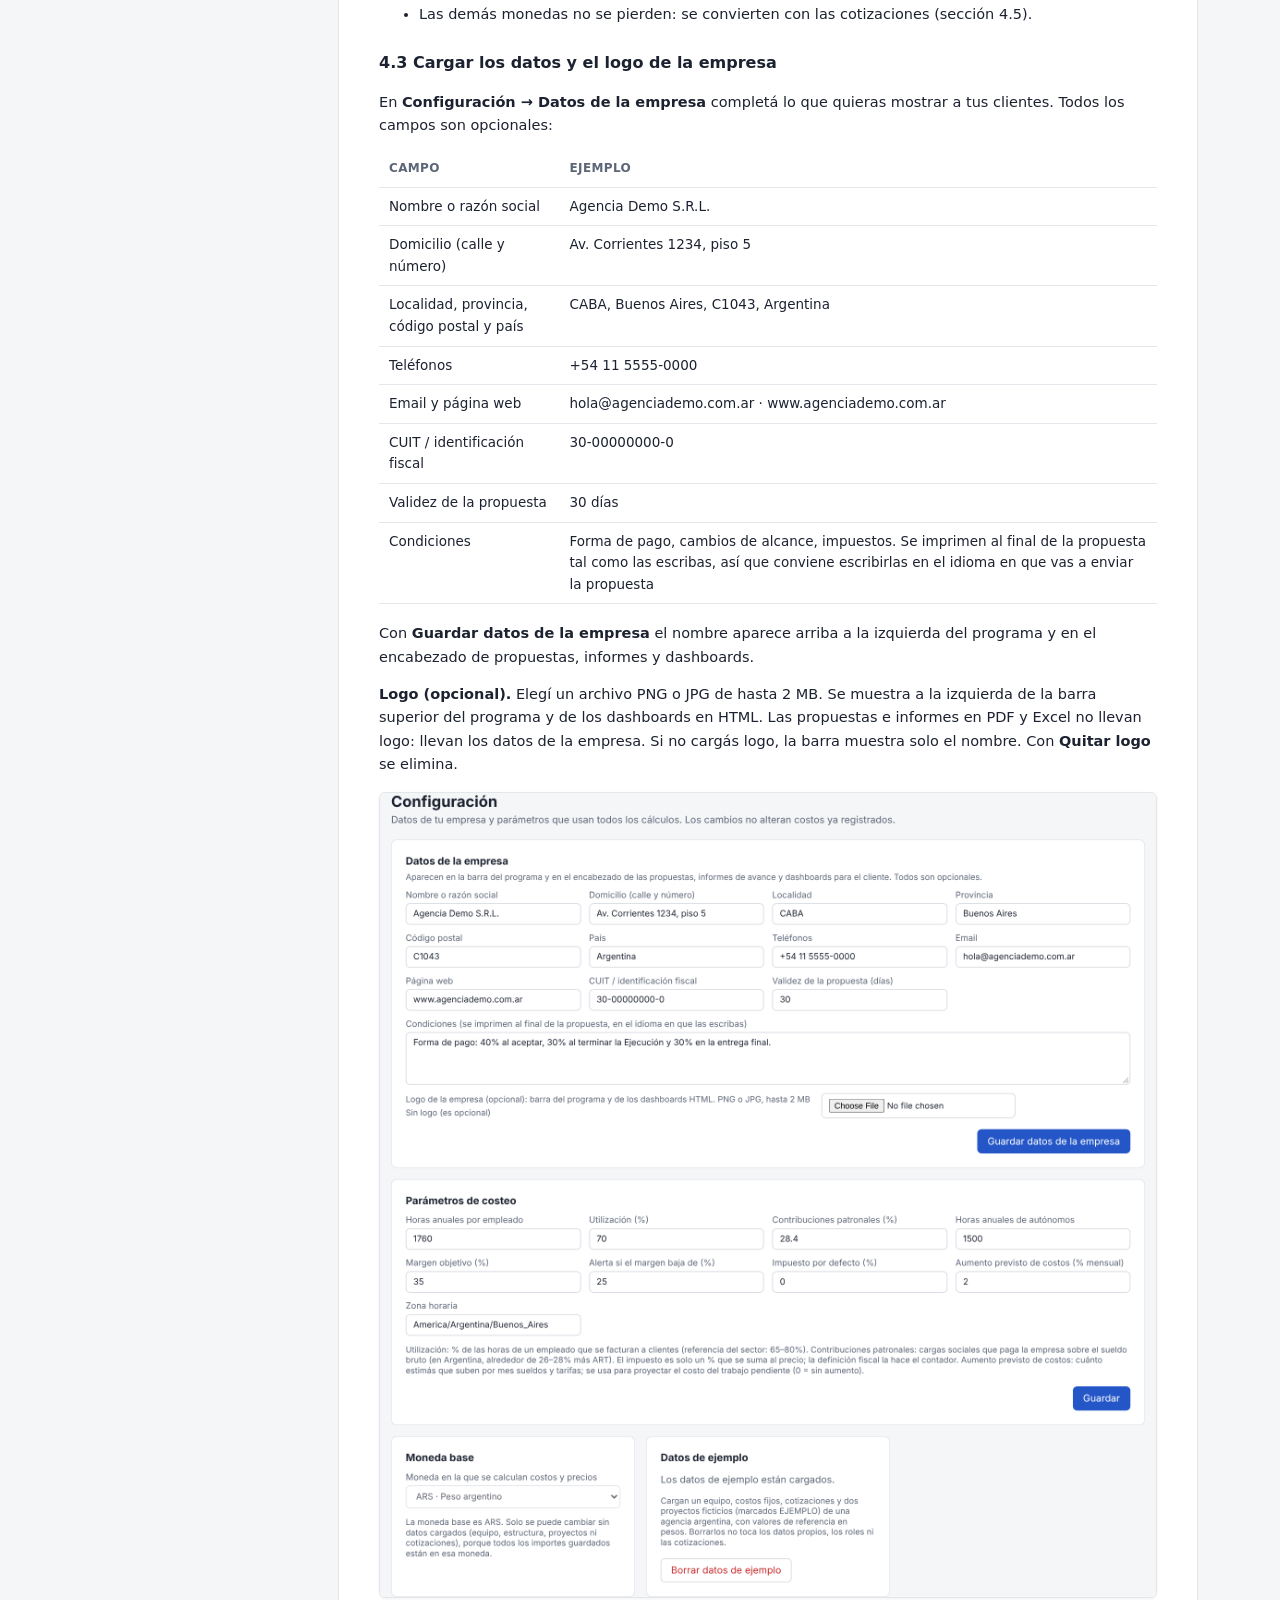
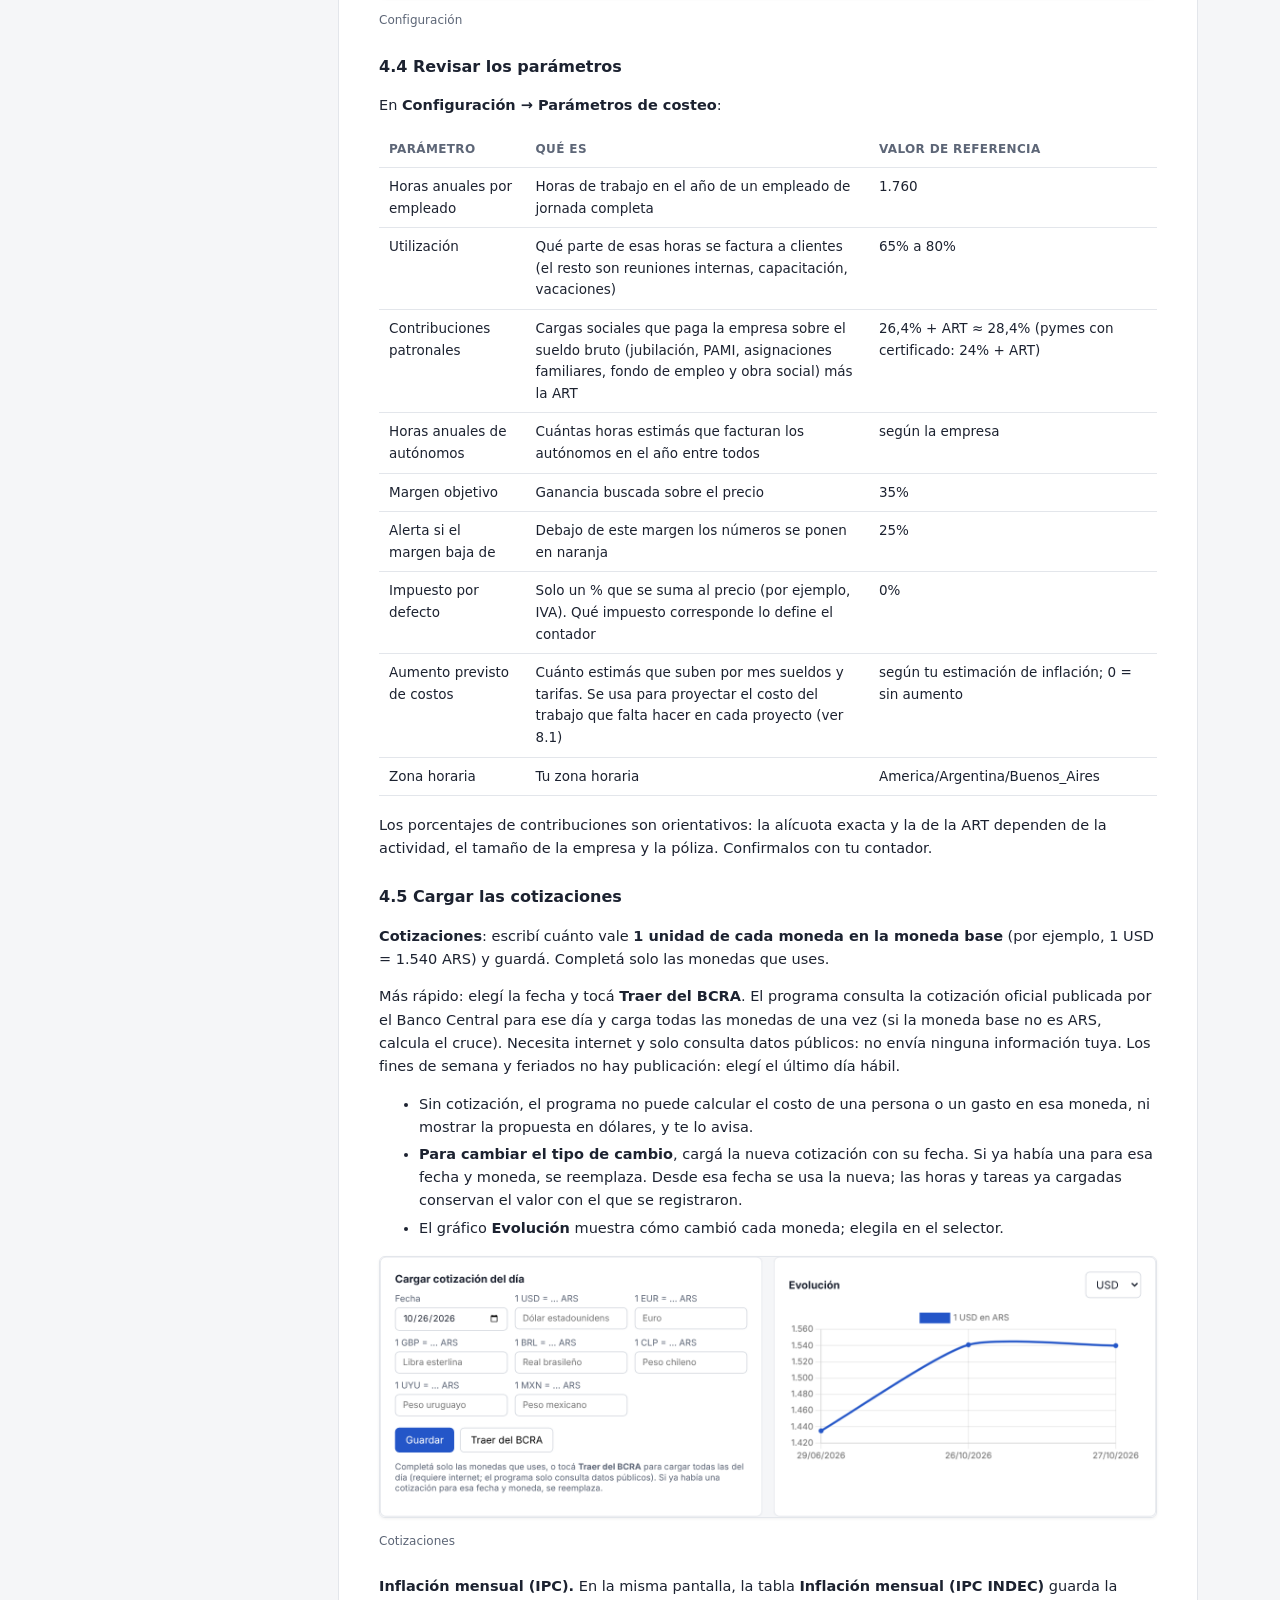
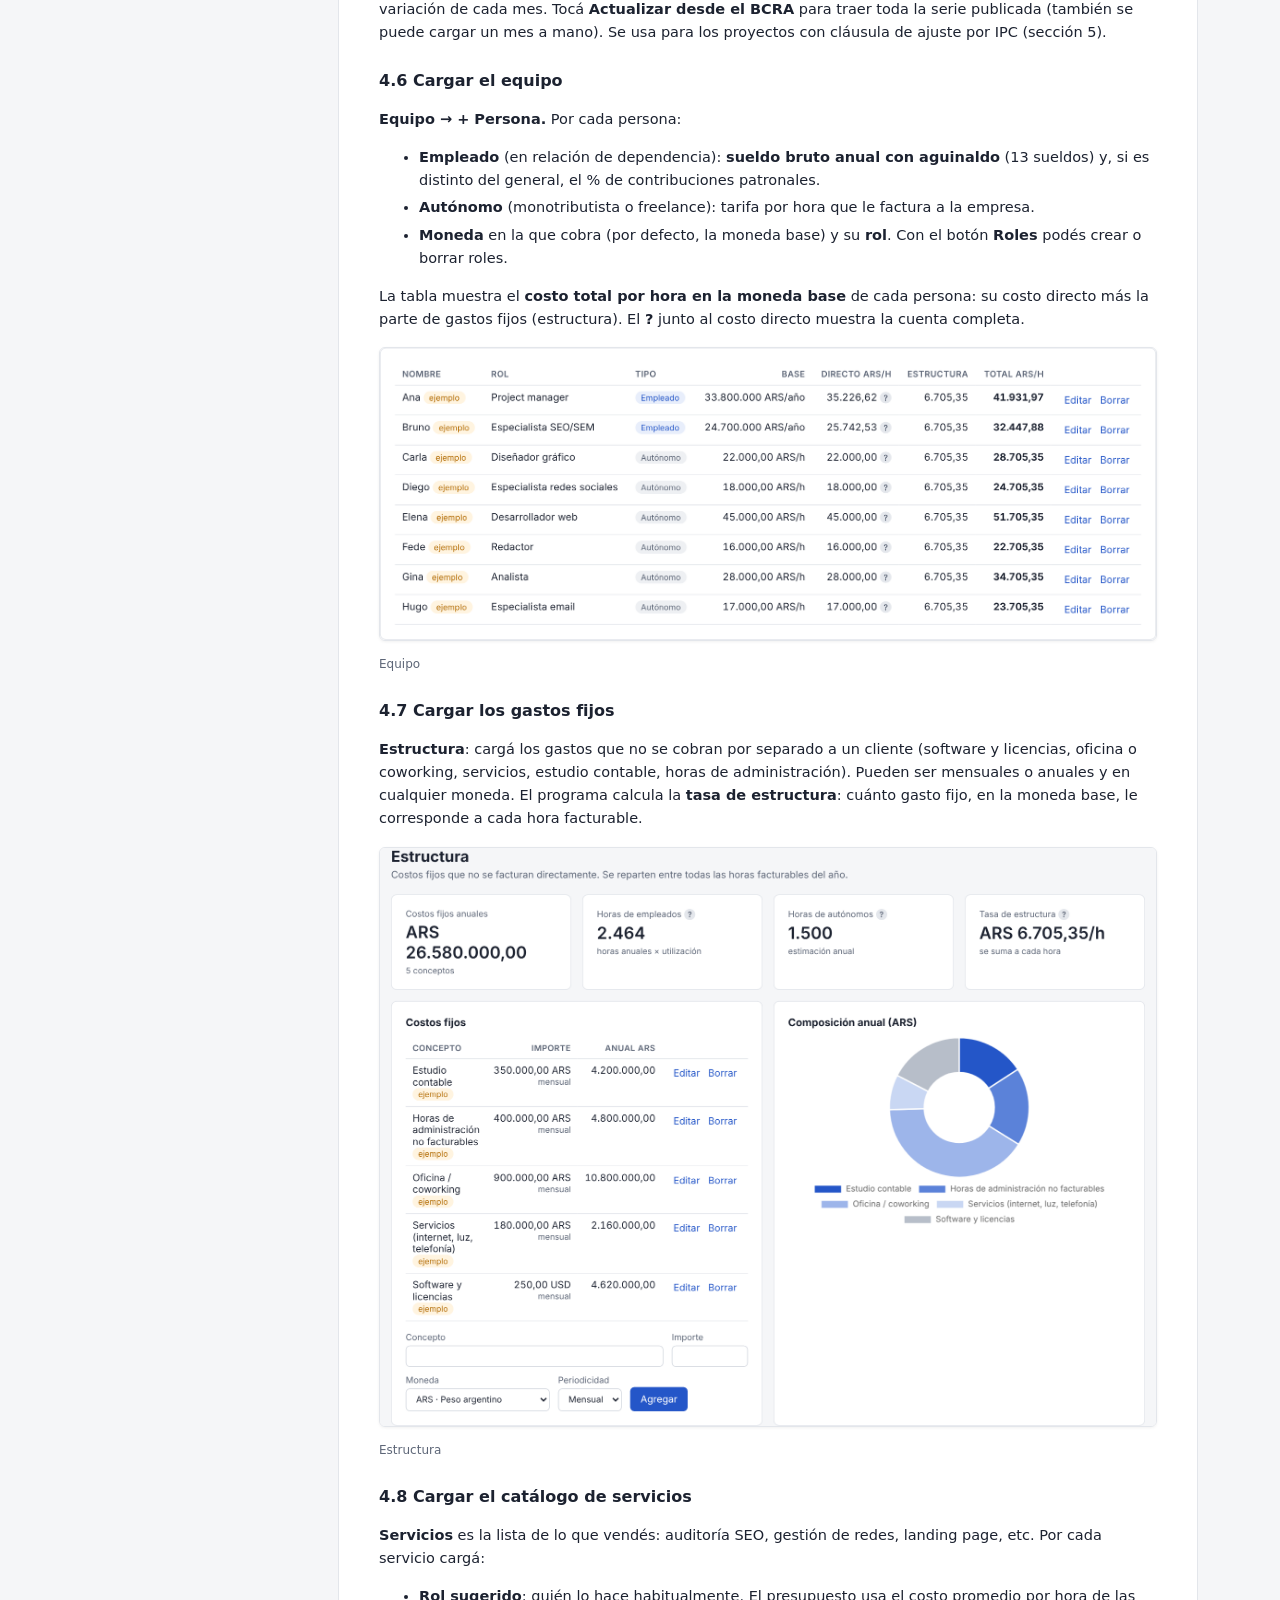
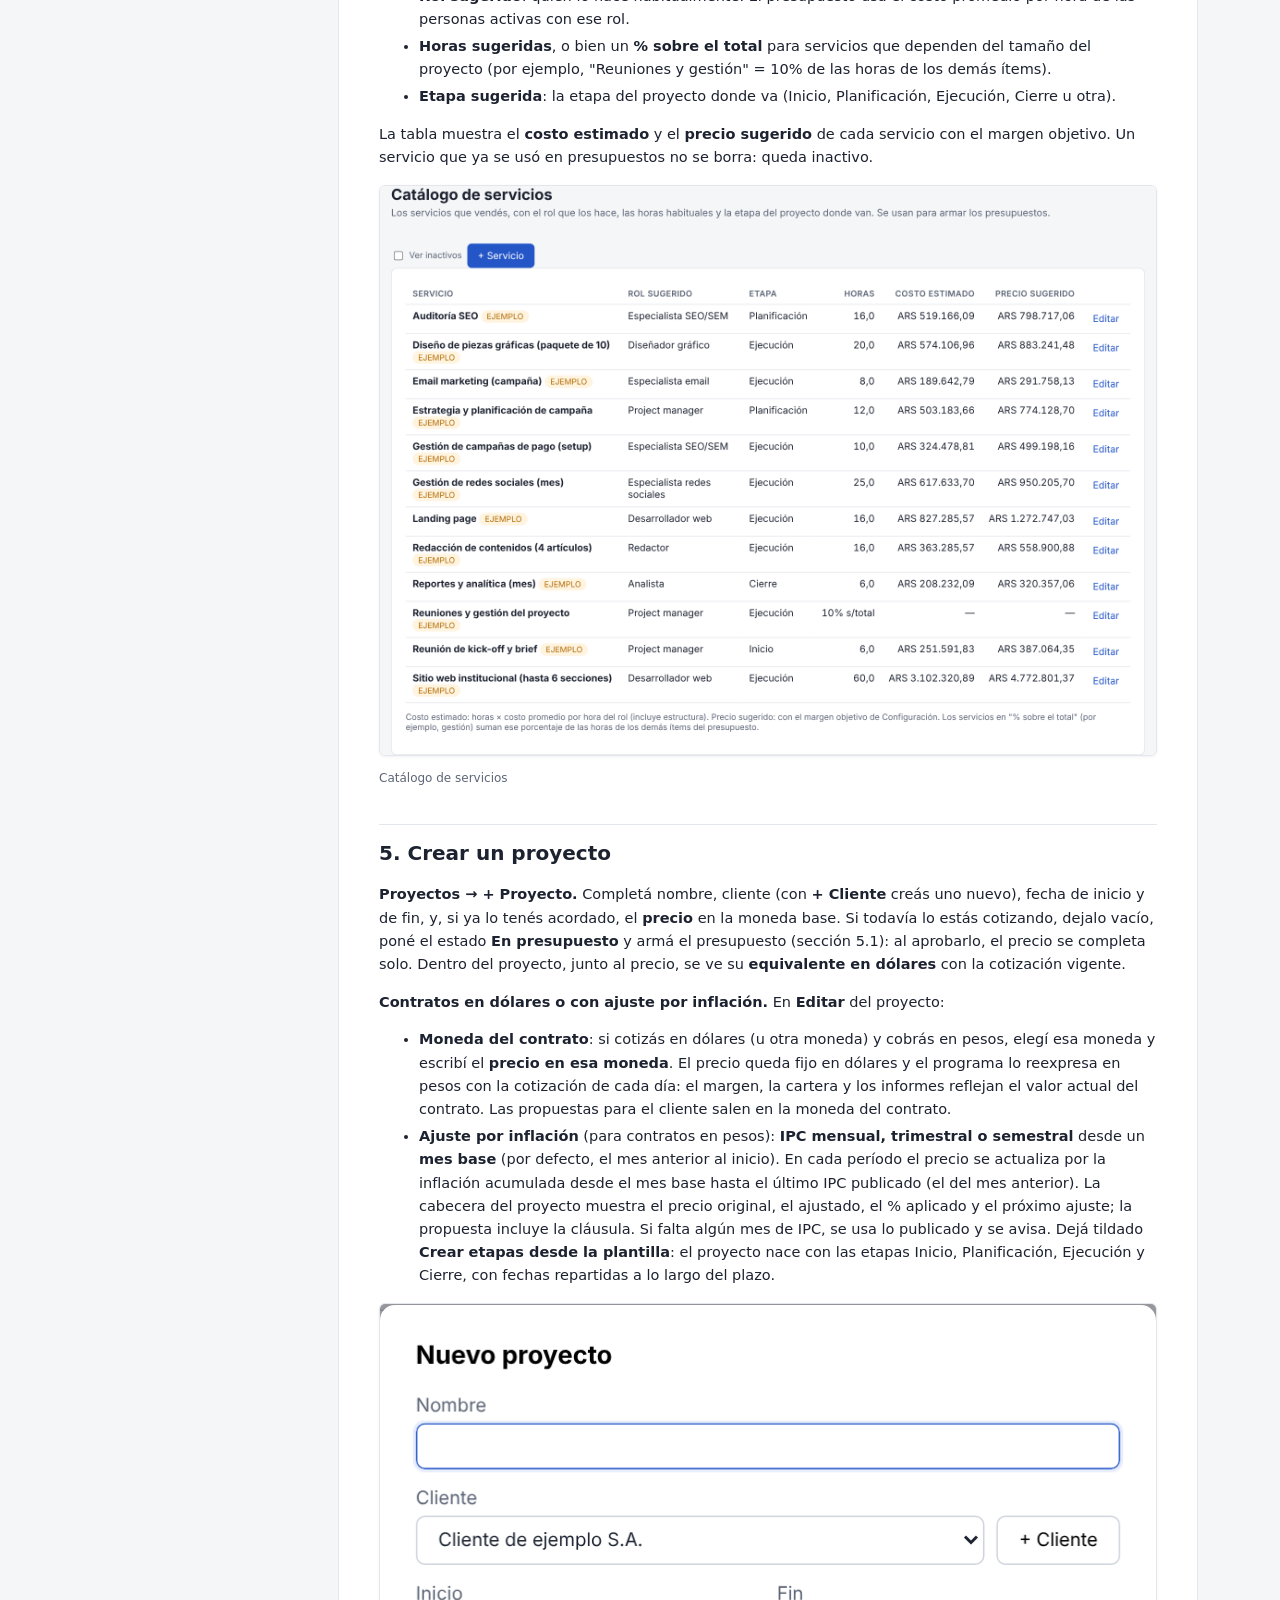
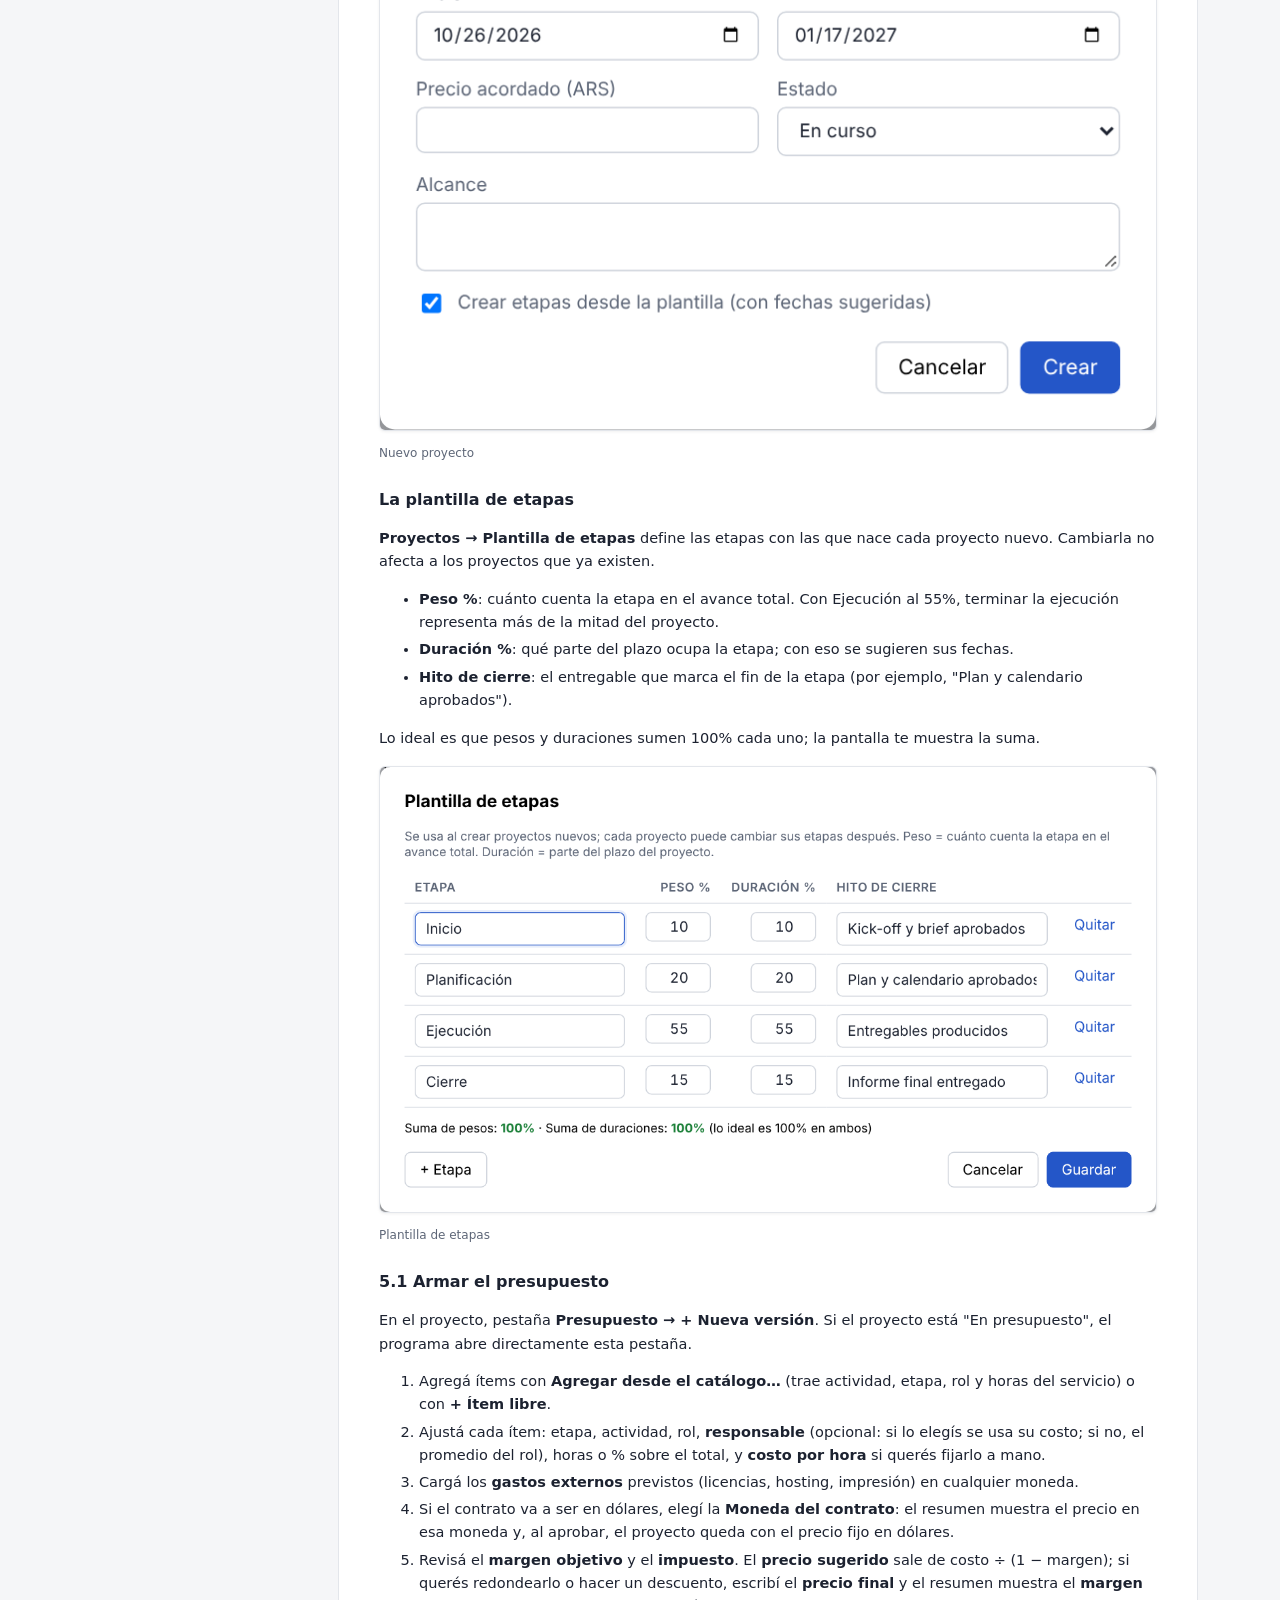
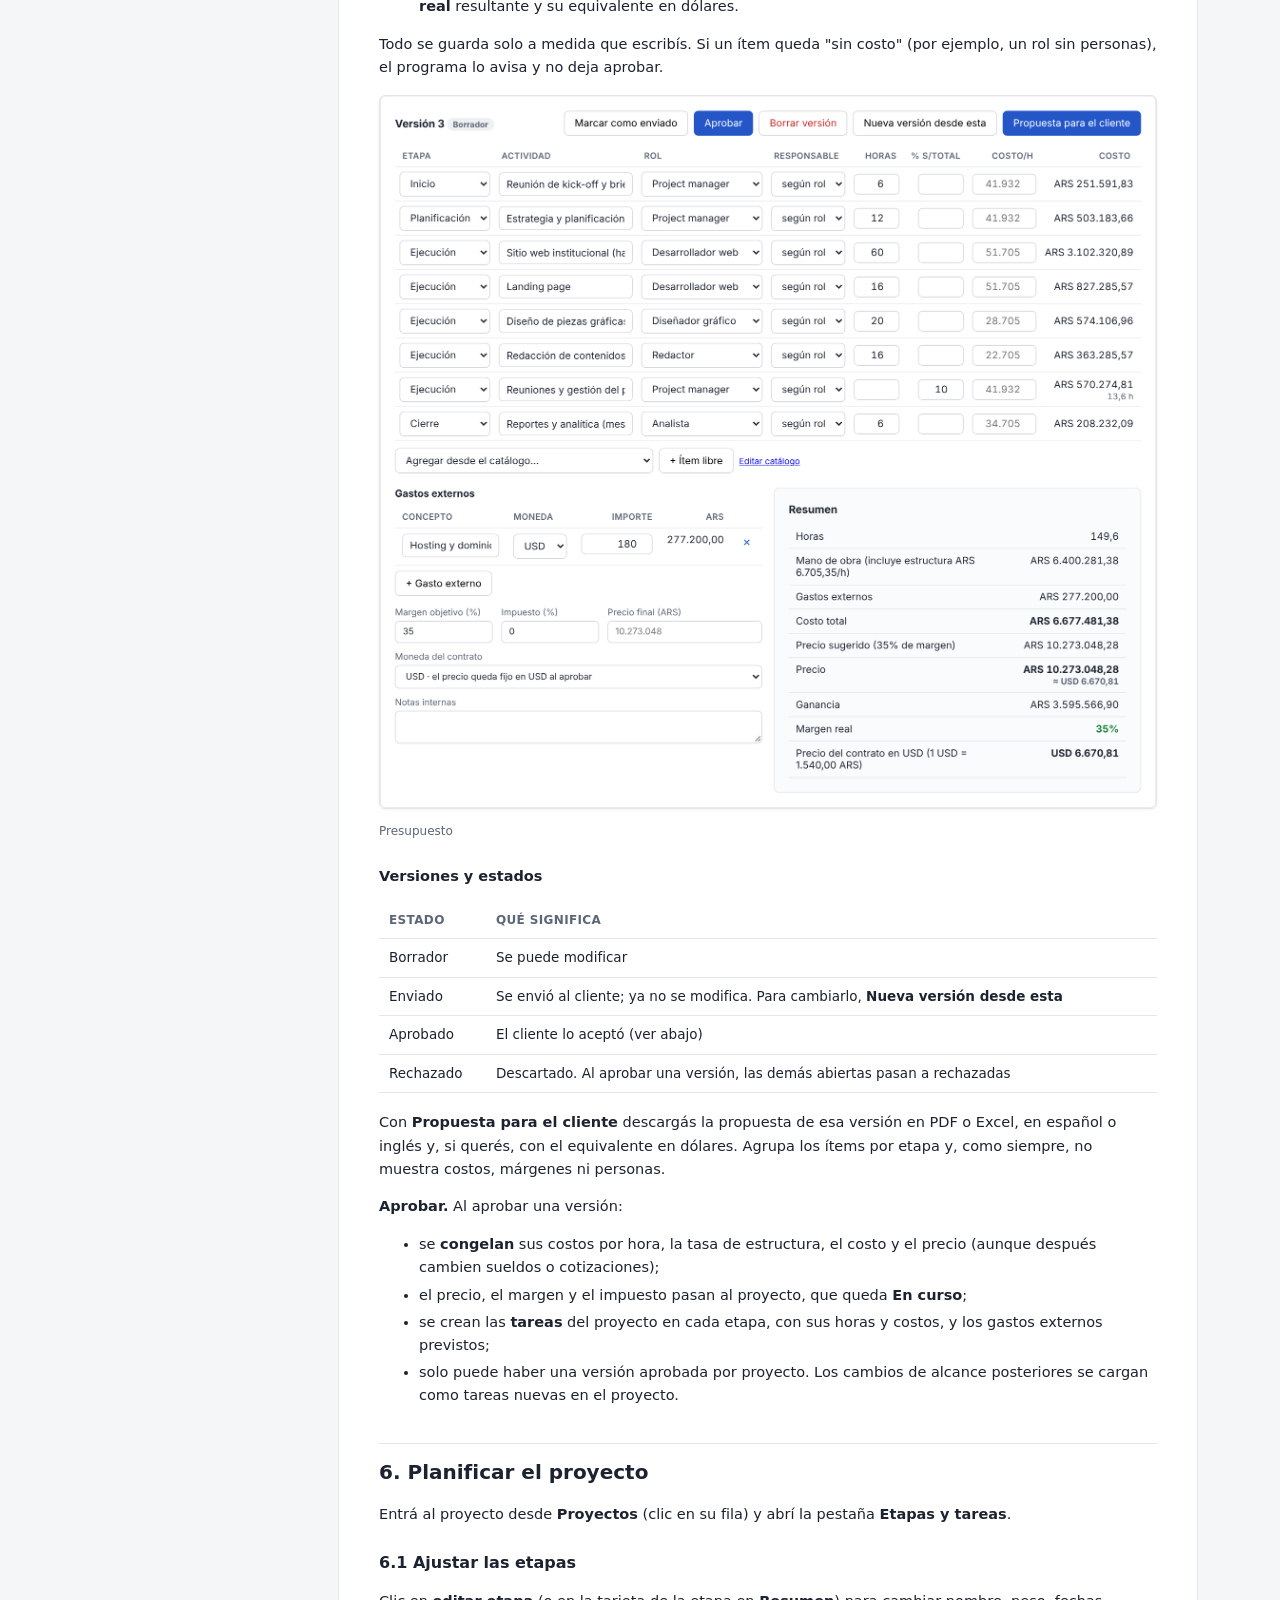
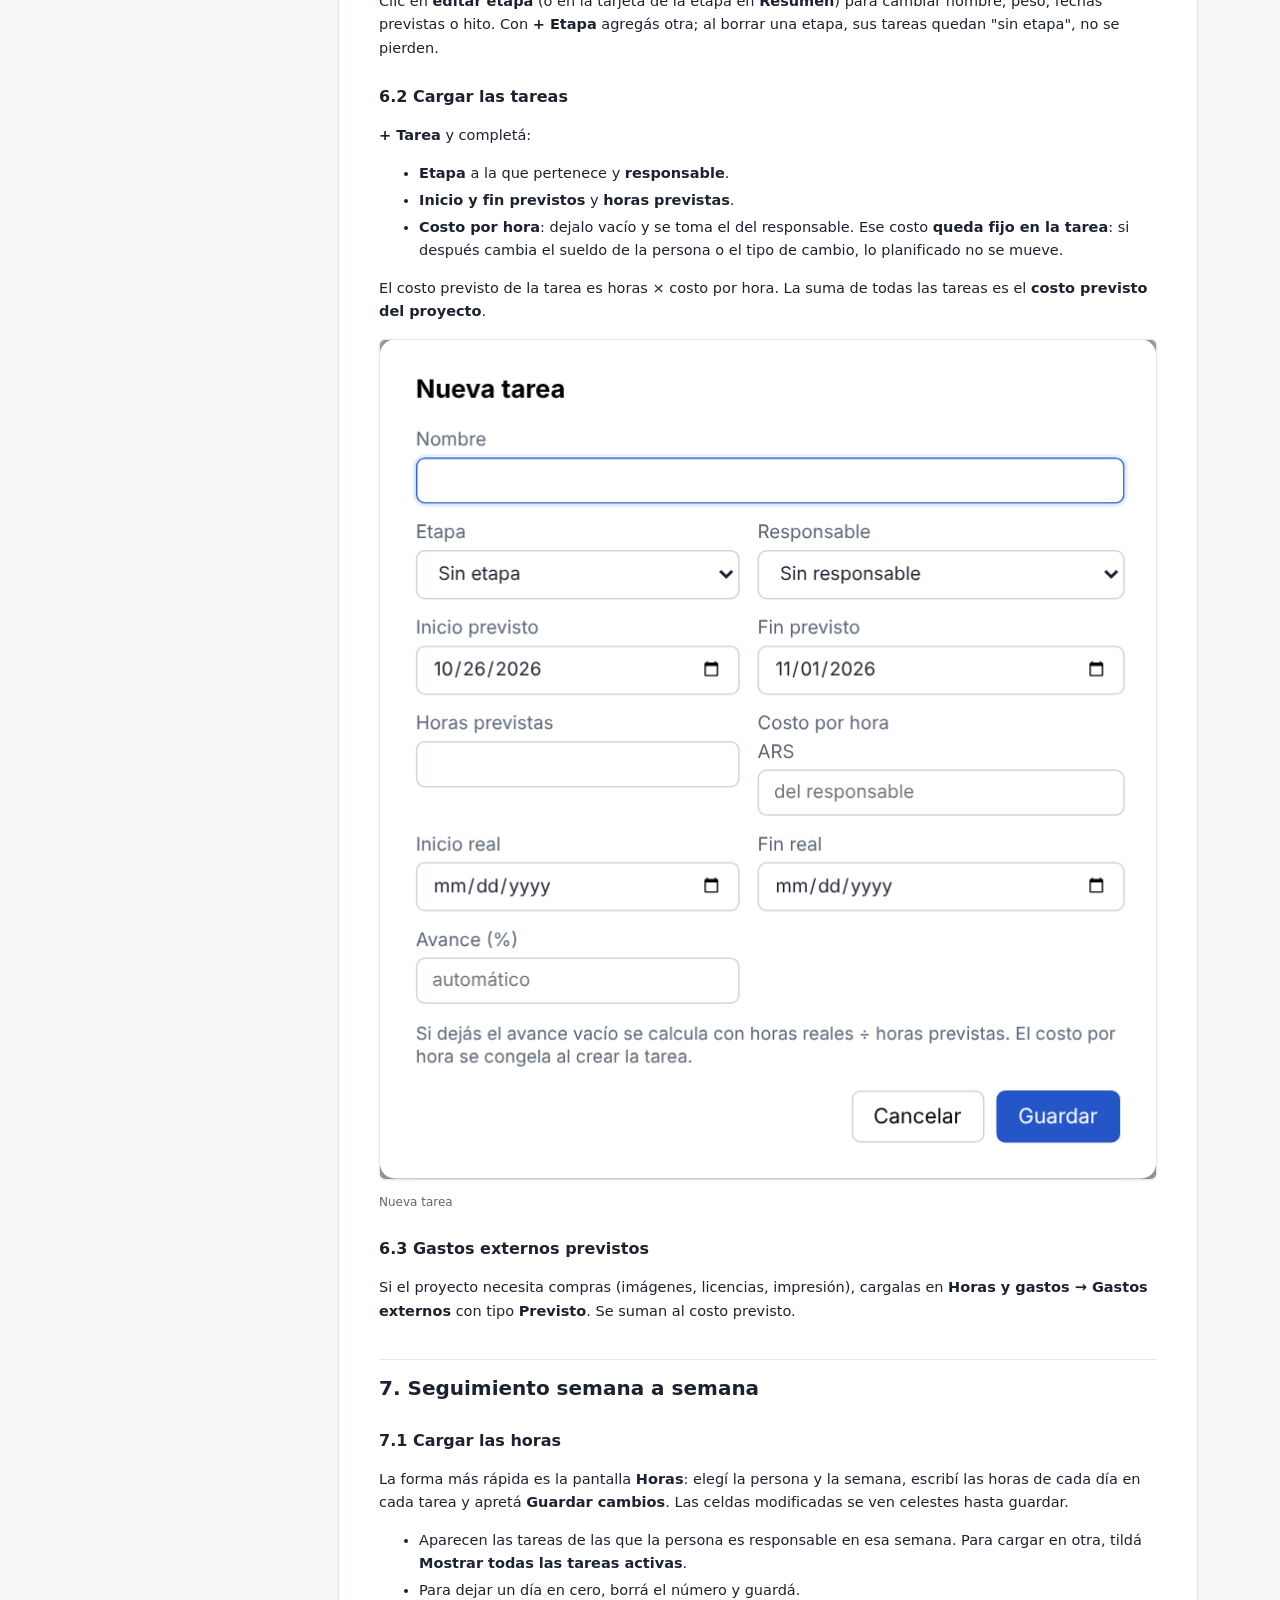
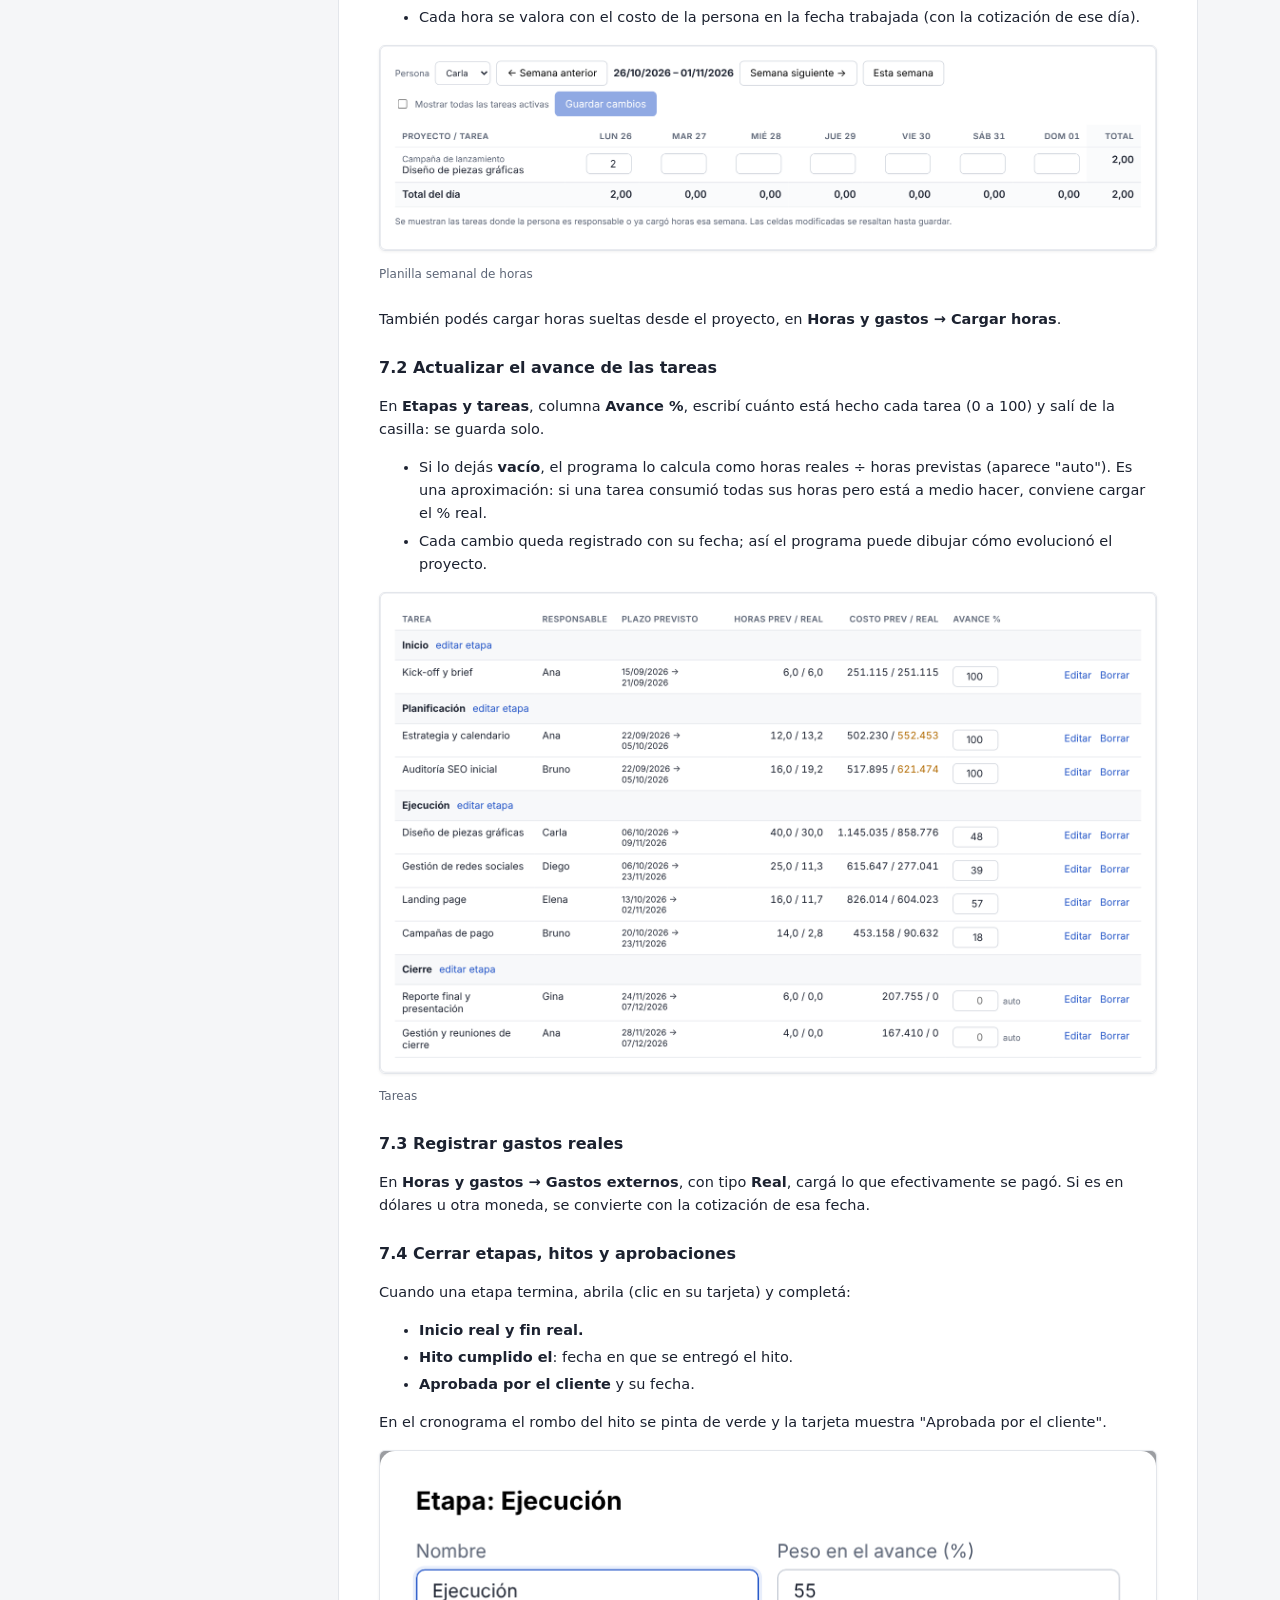
==== commit f62e896b: "Versión 0.8.0: licencia registrada, aviso de versión, respaldos e importación desde Excel - Licencia" ====
--- a/frontend/ayuda.html
+++ b/frontend/ayuda.html
@@ -27,11 +27,11 @@
 <body>
 <main style="max-width:1180px">
   <div style="display:flex;justify-content:space-between;align-items:flex-start;gap:16px;flex-wrap:wrap">
-    <div><h1>Ayuda</h1><p class="sub">Manual de uso — Presupuestos y seguimiento de proyectos · versión 0.7.0</p></div>
+    <div><h1>Ayuda</h1><p class="sub">Manual de uso — Presupuestos y seguimiento de proyectos · versión 0.8.0</p></div>
     <a href="manual.pdf" download><button>Descargar el manual en PDF</button></a>
   </div>
   <div class="manual">
-    <nav class="indice"><a class="n2" href="#1-que-hace-el-programa">1. Qué hace el programa</a><a class="n2" href="#2-instalacion">2. Instalación</a><a class="n3" href="#abrir-y-cerrar-el-programa">Abrir y cerrar el programa</a><a class="n3" href="#primera-vez-datos-de-ejemplo">Primera vez: datos de ejemplo</a><a class="n2" href="#3-recorrido-por-las-pantallas">3. Recorrido por las pantallas</a><a class="n2" href="#4-puesta-en-marcha-una-sola-vez">4. Puesta en marcha (una sola vez)</a><a class="n3" href="#41-borrar-los-datos-de-ejemplo">4.1 Borrar los datos de ejemplo</a><a class="n3" href="#42-elegir-la-moneda-base">4.2 Elegir la moneda base</a><a class="n3" href="#43-cargar-los-datos-y-el-logo-de-la-empresa">4.3 Cargar los datos y el logo de la empresa</a><a class="n3" href="#44-revisar-los-parametros">4.4 Revisar los parámetros</a><a class="n3" href="#45-cargar-las-cotizaciones">4.5 Cargar las cotizaciones</a><a class="n3" href="#46-cargar-el-equipo">4.6 Cargar el equipo</a><a class="n3" href="#47-cargar-los-gastos-fijos">4.7 Cargar los gastos fijos</a><a class="n3" href="#48-cargar-el-catalogo-de-servicios">4.8 Cargar el catálogo de servicios</a><a class="n2" href="#5-crear-un-proyecto">5. Crear un proyecto</a><a class="n3" href="#la-plantilla-de-etapas">La plantilla de etapas</a><a class="n3" href="#51-armar-el-presupuesto">5.1 Armar el presupuesto</a><a class="n2" href="#6-planificar-el-proyecto">6. Planificar el proyecto</a><a class="n3" href="#61-ajustar-las-etapas">6.1 Ajustar las etapas</a><a class="n3" href="#62-cargar-las-tareas">6.2 Cargar las tareas</a><a class="n3" href="#63-gastos-externos-previstos">6.3 Gastos externos previstos</a><a class="n2" href="#7-seguimiento-semana-a-semana">7. Seguimiento semana a semana</a><a class="n3" href="#71-cargar-las-horas">7.1 Cargar las horas</a><a class="n3" href="#72-actualizar-el-avance-de-las-tareas">7.2 Actualizar el avance de las tareas</a><a class="n3" href="#73-registrar-gastos-reales">7.3 Registrar gastos reales</a><a class="n3" href="#74-cerrar-etapas-hitos-y-aprobaciones">7.4 Cerrar etapas, hitos y aprobaciones</a><a class="n3" href="#75-facturar-y-registrar-cobros">7.5 Facturar y registrar cobros</a><a class="n3" href="#76-rutina-recomendada">7.6 Rutina recomendada</a><a class="n2" href="#8-como-leer-los-tableros">8. Cómo leer los tableros</a><a class="n3" href="#81-los-indicadores-de-un-proyecto">8.1 Los indicadores de un proyecto</a><a class="n3" href="#82-etapas-y-cronograma">8.2 Etapas y cronograma</a><a class="n3" href="#83-curva-s-y-costo-por-persona">8.3 Curva S y costo por persona</a><a class="n3" href="#84-cartera-de-proyectos">8.4 Cartera de proyectos</a><a class="n3" href="#85-carga-del-equipo">8.5 Carga del equipo</a><a class="n3" href="#86-rentabilidad-del-periodo">8.6 Rentabilidad del período</a><a class="n2" href="#9-exportar-documentos-y-dashboards">9. Exportar documentos y dashboards</a><a class="n3" href="#91-para-el-cliente-en-espanol-o-ingles-sin-costos">9.1 Para el cliente (en español o inglés, sin costos)</a><a class="n3" href="#92-para-uso-interno">9.2 Para uso interno</a><a class="n3" href="#93-los-dashboards-en-html">9.3 Los dashboards en HTML</a><a class="n2" href="#10-respaldos-y-datos">10. Respaldos y datos</a><a class="n2" href="#11-actualizaciones">11. Actualizaciones</a><a class="n2" href="#12-problemas-frecuentes">12. Problemas frecuentes</a><a class="n2" href="#13-glosario">13. Glosario</a><a class="n2" href="#14-licencia-y-autoria">14. Licencia y autoría</a></nav>
+    <nav class="indice"><a class="n2" href="#1-que-hace-el-programa">1. Qué hace el programa</a><a class="n2" href="#2-instalacion">2. Instalación</a><a class="n3" href="#abrir-y-cerrar-el-programa">Abrir y cerrar el programa</a><a class="n3" href="#primera-vez-datos-de-ejemplo">Primera vez: datos de ejemplo</a><a class="n2" href="#3-recorrido-por-las-pantallas">3. Recorrido por las pantallas</a><a class="n2" href="#4-puesta-en-marcha-una-sola-vez">4. Puesta en marcha (una sola vez)</a><a class="n3" href="#41-borrar-los-datos-de-ejemplo">4.1 Borrar los datos de ejemplo</a><a class="n3" href="#42-elegir-la-moneda-base">4.2 Elegir la moneda base</a><a class="n3" href="#43-cargar-los-datos-y-el-logo-de-la-empresa">4.3 Cargar los datos y el logo de la empresa</a><a class="n3" href="#44-revisar-los-parametros">4.4 Revisar los parámetros</a><a class="n3" href="#45-cargar-las-cotizaciones">4.5 Cargar las cotizaciones</a><a class="n3" href="#46-cargar-el-equipo">4.6 Cargar el equipo</a><a class="n3" href="#47-cargar-los-gastos-fijos">4.7 Cargar los gastos fijos</a><a class="n3" href="#48-cargar-el-catalogo-de-servicios">4.8 Cargar el catálogo de servicios</a><a class="n2" href="#5-crear-un-proyecto">5. Crear un proyecto</a><a class="n3" href="#la-plantilla-de-etapas">La plantilla de etapas</a><a class="n3" href="#51-armar-el-presupuesto">5.1 Armar el presupuesto</a><a class="n2" href="#6-planificar-el-proyecto">6. Planificar el proyecto</a><a class="n3" href="#61-ajustar-las-etapas">6.1 Ajustar las etapas</a><a class="n3" href="#62-cargar-las-tareas">6.2 Cargar las tareas</a><a class="n3" href="#63-gastos-externos-previstos">6.3 Gastos externos previstos</a><a class="n2" href="#7-seguimiento-semana-a-semana">7. Seguimiento semana a semana</a><a class="n3" href="#71-cargar-las-horas">7.1 Cargar las horas</a><a class="n3" href="#72-actualizar-el-avance-de-las-tareas">7.2 Actualizar el avance de las tareas</a><a class="n3" href="#73-registrar-gastos-reales">7.3 Registrar gastos reales</a><a class="n3" href="#74-cerrar-etapas-hitos-y-aprobaciones">7.4 Cerrar etapas, hitos y aprobaciones</a><a class="n3" href="#75-facturar-y-registrar-cobros">7.5 Facturar y registrar cobros</a><a class="n3" href="#76-rutina-recomendada">7.6 Rutina recomendada</a><a class="n2" href="#8-como-leer-los-tableros">8. Cómo leer los tableros</a><a class="n3" href="#81-los-indicadores-de-un-proyecto">8.1 Los indicadores de un proyecto</a><a class="n3" href="#82-etapas-y-cronograma">8.2 Etapas y cronograma</a><a class="n3" href="#83-curva-s-y-costo-por-persona">8.3 Curva S y costo por persona</a><a class="n3" href="#84-cartera-de-proyectos">8.4 Cartera de proyectos</a><a class="n3" href="#85-carga-del-equipo">8.5 Carga del equipo</a><a class="n3" href="#86-rentabilidad-del-periodo">8.6 Rentabilidad del período</a><a class="n2" href="#9-exportar-documentos-y-dashboards">9. Exportar documentos y dashboards</a><a class="n3" href="#91-para-el-cliente-en-espanol-o-ingles-sin-costos">9.1 Para el cliente (en español o inglés, sin costos)</a><a class="n3" href="#92-para-uso-interno">9.2 Para uso interno</a><a class="n3" href="#93-los-dashboards-en-html">9.3 Los dashboards en HTML</a><a class="n2" href="#10-respaldos-restauracion-e-importacion">10. Respaldos, restauración e importación</a><a class="n3" href="#101-copias-de-seguridad">10.1 Copias de seguridad</a><a class="n3" href="#102-restaurar-una-copia-o-pasar-los-datos-a-otra-pc">10.2 Restaurar una copia o pasar los datos a otra PC</a><a class="n3" href="#103-importar-desde-excel">10.3 Importar desde Excel</a><a class="n2" href="#11-actualizaciones">11. Actualizaciones</a><a class="n2" href="#12-problemas-frecuentes">12. Problemas frecuentes</a><a class="n2" href="#13-glosario">13. Glosario</a><a class="n2" href="#14-licencia-y-autoria">14. Licencia y autoría</a><a class="n3" href="#licencia-de-uso-registrada">Licencia de uso registrada</a></nav>
     <article class="contenido"><p>Este manual explica cómo instalar el programa, cargar los datos de tu empresa y seguir cada proyecto hasta su cierre. Está pensado para leerse en orden la primera vez y después usarse como consulta.</p>
 <h2 id="1-que-hace-el-programa">1. Qué hace el programa</h2>
 <p>El programa responde cuatro preguntas sobre cada proyecto:</p>
@@ -44,7 +44,7 @@
 <p>Todo funciona en tu computadora, sin internet. Los importes se calculan en una <strong>moneda base</strong> que se elige al empezar: por defecto, <strong>pesos argentinos (ARS)</strong>. Los sueldos, tarifas o gastos en otra moneda (dólares, euros, reales…) se convierten con las cotizaciones que cargás, y las propuestas pueden mostrar también el <strong>equivalente en dólares (USD)</strong>.</p>
 <h2 id="2-instalacion">2. Instalación</h2>
 <ol>
-<li>Abrí el instalador <strong>Presupuestos-Setup-0.7.0.exe</strong> (el número cambia con cada versión).</li>
+<li>Abrí el instalador <strong>Presupuestos-Setup-0.8.0.exe</strong> (el número cambia con cada versión).</li>
 <li>Windows puede mostrar el aviso <strong>"Windows protegió su PC"</strong>, porque el programa no tiene firma digital comercial. Hacé clic en <strong>Más información</strong> y después en <strong>Ejecutar de todos modos</strong>. Es un aviso normal para programas sin firma comercial.</li>
 <li>Seguí el asistente: <strong>Siguiente → Instalar → Finalizar</strong>. No pide contraseña de administrador.</li>
 <li>Al terminar queda un acceso directo <strong>Presupuestos</strong> en el escritorio y en el menú Inicio. En el menú Inicio también encontrás este manual y la carpeta de datos.</li>
@@ -112,6 +112,11 @@
 <td>Cuando cambia el tipo de cambio</td>
 </tr>
 <tr>
+<td><strong>Datos</strong></td>
+<td>Copias de seguridad, restauración e importación desde Excel</td>
+<td>Al empezar y cuando quieras guardar una copia</td>
+</tr>
+<tr>
 <td><strong>Configuración</strong></td>
 <td>Datos y logo de la empresa, moneda base, parámetros y datos de ejemplo</td>
 <td>Al empezar; después, rara vez</td>
@@ -120,7 +125,7 @@
 </table>
 <p>En casi todas las pantallas hay íconos <strong>?</strong>: pasá el mouse por encima para ver una explicación del número.</p>
 <h2 id="4-puesta-en-marcha-una-sola-vez">4. Puesta en marcha (una sola vez)</h2>
-<p>Hacelo en este orden, porque cada paso usa los datos del anterior.</p>
+<p>Hacelo en este orden, porque cada paso usa los datos del anterior. Si ya tenés el equipo, los gastos fijos, los servicios o los clientes en una planilla, podés cargarlos de una vez con <strong>Datos → Importar desde Excel</strong> (sección 10.3).</p>
 <h3 id="41-borrar-los-datos-de-ejemplo">4.1 Borrar los datos de ejemplo</h3>
 <p><strong>Configuración → Borrar datos de ejemplo.</strong> Se borran las personas, costos fijos, servicios, clientes y proyectos de ejemplo. Quedan los roles y las cotizaciones.</p>
 <h3 id="42-elegir-la-moneda-base">4.2 Elegir la moneda base</h3>
@@ -560,17 +565,38 @@
 <h3 id="93-los-dashboards-en-html">9.3 Los dashboards en HTML</h3>
 <p>El dashboard se descarga como <strong>un solo archivo .html</strong> que se abre con doble clic en cualquier navegador, <strong>sin el programa y sin internet</strong>. Se puede enviar por mail o subir a Drive. Es interactivo: al pasar el mouse por los gráficos y el cronograma se ven los valores, al hacer clic en una etapa la tabla se filtra, y las columnas se ordenan con un clic en el título. Es una foto a la fecha de exportación: para actualizarlo, se exporta de nuevo.</p>
 <p>Los archivos se descargan en la carpeta <strong>Descargas</strong> con el nombre del proyecto y la fecha.</p>
-<h2 id="10-respaldos-y-datos">10. Respaldos y datos</h2>
-<ul>
-<li>Los datos están en la carpeta <strong>PresupuestosApp</strong> dentro de tu carpeta de usuario (<code>%LOCALAPPDATA%\PresupuestosApp</code>). Desde el menú Inicio: <strong>Presupuestos → Carpeta de datos y respaldos</strong>.</li>
-<li><strong>Cada vez que abrís el programa se hace un respaldo automático</strong> en la subcarpeta <code>backups</code>. Se guardan los últimos 30.</li>
-<li><strong>Desinstalar o actualizar el programa no borra tus datos.</strong></li>
-<li>Para restaurar un respaldo: cerrá el programa (ventana negra), copiá el respaldo elegido de <code>backups</code> a la carpeta <code>PresupuestosApp</code> y renombralo como <code>presupuestos.db</code>, reemplazando el existente. Si en la carpeta hay archivos <code>presupuestos.db-wal</code> o <code>presupuestos.db-shm</code>, borralos antes.</li>
-<li>Para pasar los datos a otra computadora: instalá el programa allí, abrilo y cerralo una vez. Después, con el programa cerrado en las dos, copiá <code>presupuestos.db</code> (y los archivos <code>presupuestos.db-wal</code> y <code>presupuestos.db-shm</code>, si existen) a la misma carpeta de la otra computadora, reemplazando los que haya.</li>
-<li>Recomendación: una vez por semana copiá el último respaldo a OneDrive, Google Drive o un pendrive.</li>
-</ul>
+<h2 id="10-respaldos-restauracion-e-importacion">10. Respaldos, restauración e importación</h2>
+<p>Todo esto está en la pantalla <strong>Datos</strong>.</p>
+<figure><img alt="Pantalla Datos" src="assets/manual/33_datos.png"><figcaption>Pantalla Datos</figcaption></figure>
+<h3 id="101-copias-de-seguridad">10.1 Copias de seguridad</h3>
+<ul>
+<li><strong>Cada vez que abrís el programa se hace una copia automática.</strong> Se guardan las últimas 30 y aparecen en <strong>Copias automáticas</strong>, con su fecha.</li>
+<li><strong>Descargar copia</strong> baja un archivo <code>.db</code> con todos los datos: proyectos, presupuestos, horas, facturas y configuración. El logo no va incluido; si lo cambiás de PC, volvé a cargarlo en Configuración.</li>
+<li><strong>Desinstalar o actualizar el programa no borra tus datos.</strong> Están en la carpeta <code>%LOCALAPPDATA%\PresupuestosApp</code> (menú Inicio: <strong>Presupuestos → Carpeta de datos y respaldos</strong>).</li>
+<li>Recomendación: una vez por semana descargá una copia y guardala en OneDrive, Google Drive o un pendrive.</li>
+</ul>
+<h3 id="102-restaurar-una-copia-o-pasar-los-datos-a-otra-pc">10.2 Restaurar una copia o pasar los datos a otra PC</h3>
+<ol>
+<li>En <strong>Datos → Restaurar una copia</strong>, arrastrá el archivo <code>.db</code> (o hacé clic para elegirlo), o tocá <strong>Restaurar</strong> en una de las copias automáticas.</li>
+<li>Confirmá. Se reemplazan <strong>todos</strong> los datos actuales por los de la copia.</li>
+<li>Antes de reemplazar, el programa guarda una copia de lo que había (aparece como <strong>Antes de restaurar</strong> en la lista), así que siempre podés volver atrás.</li>
+</ol>
+<p>Para pasar los datos a otra computadora: descargá una copia en la PC vieja, instalá el programa en la nueva y restaurá la copia desde <strong>Datos</strong>. Una copia de una versión anterior del programa se actualiza sola; una de una versión más nueva no se puede restaurar hasta actualizar el programa.</p>
+<h3 id="103-importar-desde-excel">10.3 Importar desde Excel</h3>
+<p>Sirve para empezar rápido con tus datos (equipo, gastos fijos, servicios, clientes) o para traer horas, facturas y cobros que tenías en otra planilla.</p>
+<ol>
+<li>Tocá <strong>1. Bajar la planilla modelo</strong>. Tiene una hoja de instrucciones y una hoja por tipo de dato: <strong>Equipo, Gastos fijos, Servicios, Clientes, Horas, Facturas y Cobros</strong>. Las columnas con * son obligatorias y algunas tienen listas desplegables.</li>
+<li>Completá solo las hojas que necesites. Los importes pueden ir como <code>1.234,56</code>; las fechas como <code>dd/mm/aaaa</code>.</li>
+<li>Arrastrá el Excel a <strong>2. Arrastrá acá el Excel completo</strong>. Vas a ver una <strong>vista previa</strong>: cuántos registros son nuevos, cuántos se actualizan y cuáles ya estaban, y el detalle fila por fila.</li>
+<li>Si hay errores (por ejemplo, una persona o una tarea que no existe), aparecen con su hoja y número de fila, y <strong>no se importa nada</strong> hasta corregirlos. Corregí la planilla y volvé a subirla.</li>
+<li>Sin errores, tocá <strong>Importar</strong>.</li>
+</ol>
+<figure><img alt="Vista previa con un error" src="assets/manual/34_importar_errores.png"><figcaption>Vista previa con un error</figcaption></figure>
+<p>Reglas: las personas, gastos, servicios y clientes se buscan por nombre y las facturas por número dentro del proyecto. Si ya existen, se actualizan. Las horas y los cobros que ya estén cargados iguales se omiten, así que podés subir la misma planilla dos veces sin duplicar. Los roles que no existen se crean. Los proyectos, tareas y etapas tienen que existir antes de importar horas o facturas.</p>
 <h2 id="11-actualizaciones">11. Actualizaciones</h2>
-<p>Cuando recibas una versión nueva (por ejemplo <strong>Presupuestos-Setup-0.7.0.exe</strong>), cerrá el programa y ejecutá el instalador nuevo: reemplaza el programa y conserva todos los datos. La base se adapta sola a la versión nueva la primera vez que la abrís.</p>
+<p>Al abrir el programa, si hay internet, se consulta si hay una versión nueva publicada. Si la hay, aparece un aviso verde arriba con el enlace para <strong>descargar el instalador</strong> y ver las novedades. Con la <strong>×</strong> se oculta el aviso hasta la próxima versión. El programa solo lee el número de versión publicado en GitHub, no envía ningún dato. Se puede desactivar en <strong>Configuración → Licencia y actualizaciones</strong>.</p>
+<figure><img alt="Aviso de versión nueva" src="assets/manual/32_aviso_version.png"><figcaption>Aviso de versión nueva</figcaption></figure>
+<p>Cuando recibas una versión nueva (por ejemplo <strong>Presupuestos-Setup-0.8.0.exe</strong>), cerrá el programa y ejecutá el instalador nuevo: reemplaza el programa y conserva todos los datos. La base se adapta sola a la versión nueva la primera vez que la abrís.</p>
 <p>Si venías usando una versión anterior en dólares, se conservan todos los importes y la moneda base sigue siendo <strong>USD</strong>. El logo que traía esa versión ya no viene incluido: si querés verlo en la barra, cargalo en <strong>Configuración → Datos de la empresa</strong>.</p>
 <h2 id="12-problemas-frecuentes">12. Problemas frecuentes</h2>
 <table>
@@ -719,6 +745,10 @@
 <tr>
 <td>Valor vendido por hora</td>
 <td>Precio del proyecto ÷ horas presupuestadas</td>
+</tr>
+<tr>
+<td>Licencia</td>
+<td>Clave firmada que registra a la empresa usuaria; no limita ninguna función</td>
 </tr>
 <tr>
 <td>Versión del presupuesto</td>
@@ -735,6 +765,10 @@
 <li>Toda copia o versión modificada debe conservar visible la leyenda <strong>"Desarrollo e Implementación: Lic. Eduardo J. Moreno"</strong> en el pie de las pantallas y de los documentos y dashboards que genera.</li>
 <li>Las versiones modificadas deben indicar que lo son y quién las modificó.</li>
 </ul>
+<h3 id="licencia-de-uso-registrada">Licencia de uso registrada</h3>
+<p>El programa funciona <strong>completo con o sin licencia</strong>. Sin licencia muestra <strong>Versión sin registrar</strong> en el pie de las pantallas y en los documentos internos (Excel y dashboard interno; nunca en los documentos para el cliente). La licencia registra a tu empresa como usuaria y muestra <strong>Licenciado a …</strong> en su lugar.</p>
+<p>Para activarla: <strong>Configuración → Licencia y actualizaciones</strong>, pegá la clave completa (empieza con <code>PRES1-</code>) y tocá <strong>Activar</strong>. Se valida en tu PC, sin internet. Si la licencia tiene vencimiento, al vencer el programa sigue funcionando y vuelve a mostrar el aviso hasta renovarla.</p>
+<figure><img alt="Licencia activada" src="assets/manual/31_licencia.png"><figcaption>Licencia activada</figcaption></figure>
 <p>El programa se entrega <strong>sin ninguna garantía</strong>. El texto completo de la licencia y el aviso de autoría están en los archivos <code>LICENSE</code> y <code>NOTICE.md</code> de la carpeta del programa y del repositorio.</p></article>
   </div>
 </main>
--- a/frontend/assets/app.css
+++ b/frontend/assets/app.css
@@ -114,3 +114,8 @@
 tr.sub td { border-top: none; padding-top: 0; }
 tr.con-sub td { border-bottom: none; }
 dialog .fields input[type=checkbox] { width: auto; }
+.aviso-version { max-width: 1088px; margin: 12px auto 0; padding: 10px 16px; border-radius: var(--radius); background: #e3f4e8; border: 1px solid #b6e0c2; color: #14532d; font-size: 14px; display: flex; gap: 8px; align-items: center; flex-wrap: wrap; }
+.aviso-version button.link { margin-left: auto; font-size: 18px; color: #14532d; }
+footer.credito a.pie-aviso { color: var(--warn); }
+.zona-archivo { border: 2px dashed var(--line); border-radius: var(--radius); padding: 18px; text-align: center; color: var(--muted); }
+.zona-archivo.sobre { border-color: var(--accent); background: var(--accent-soft); }
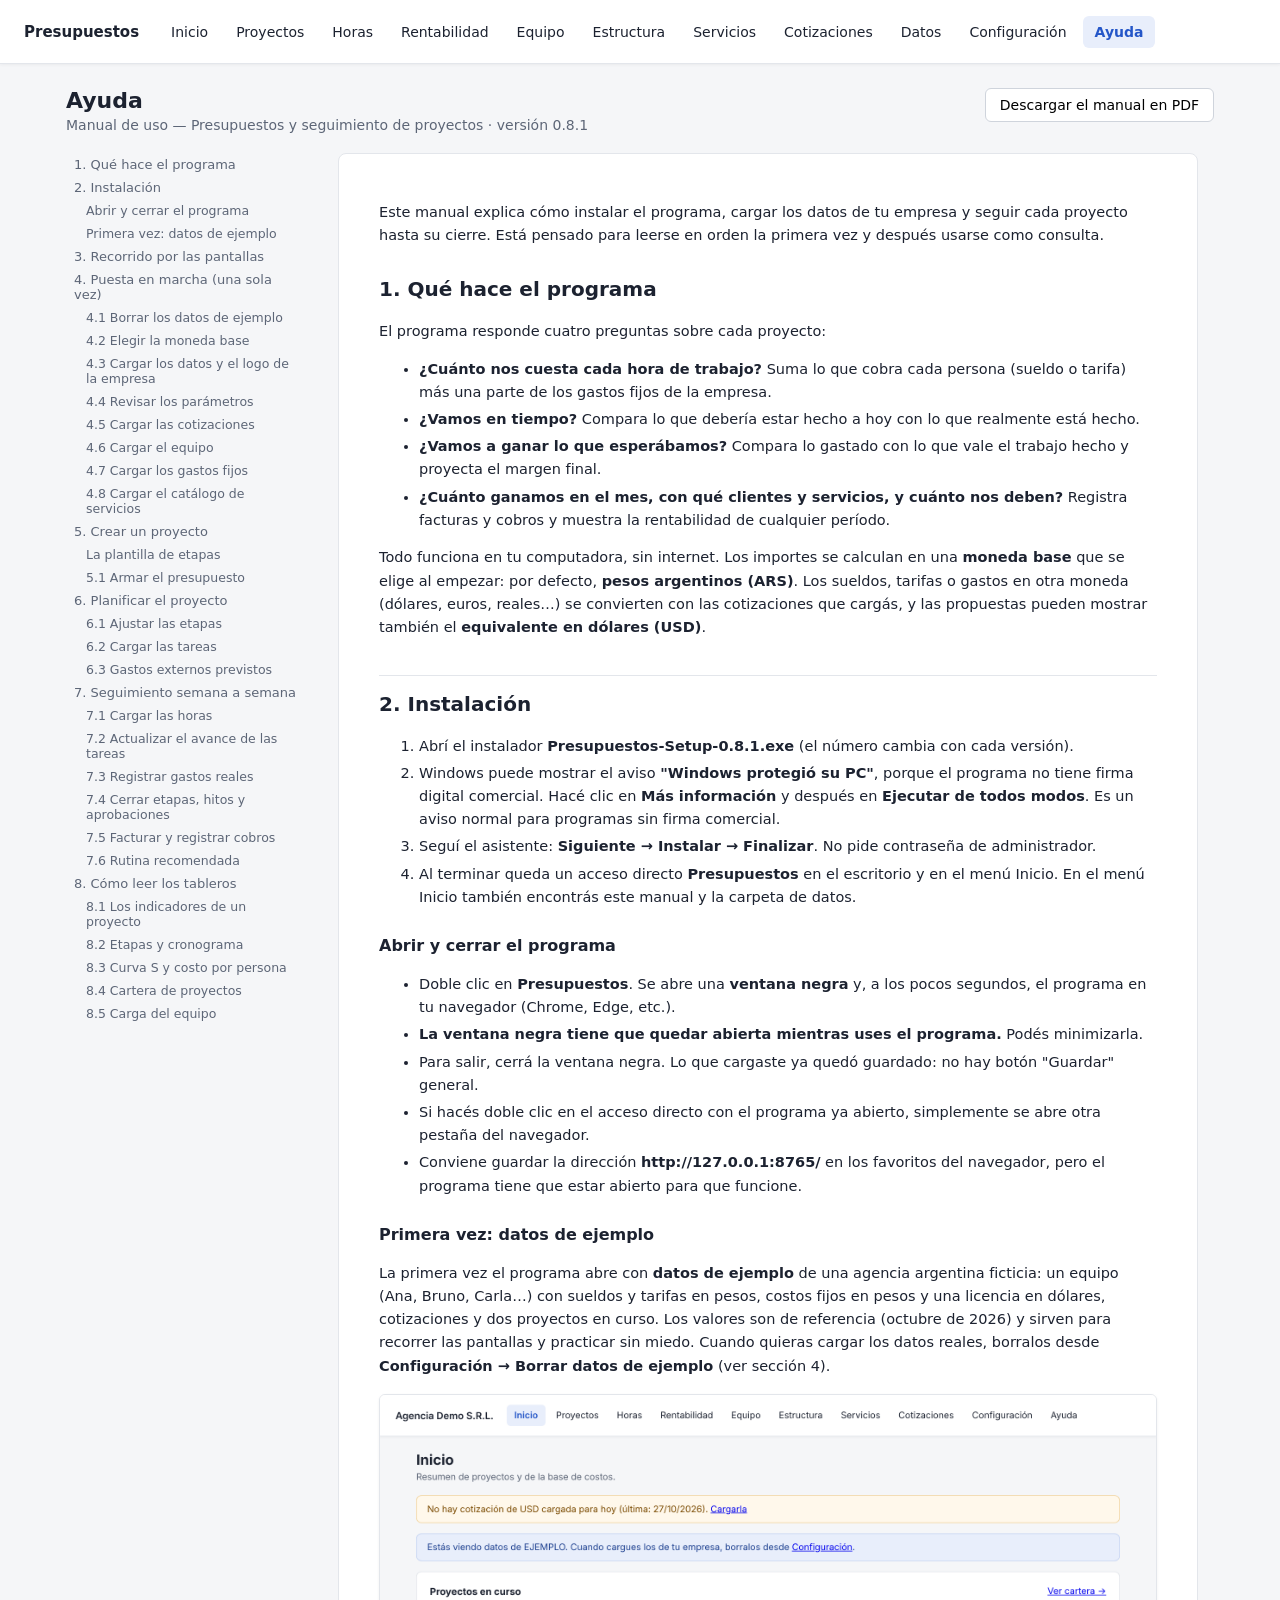
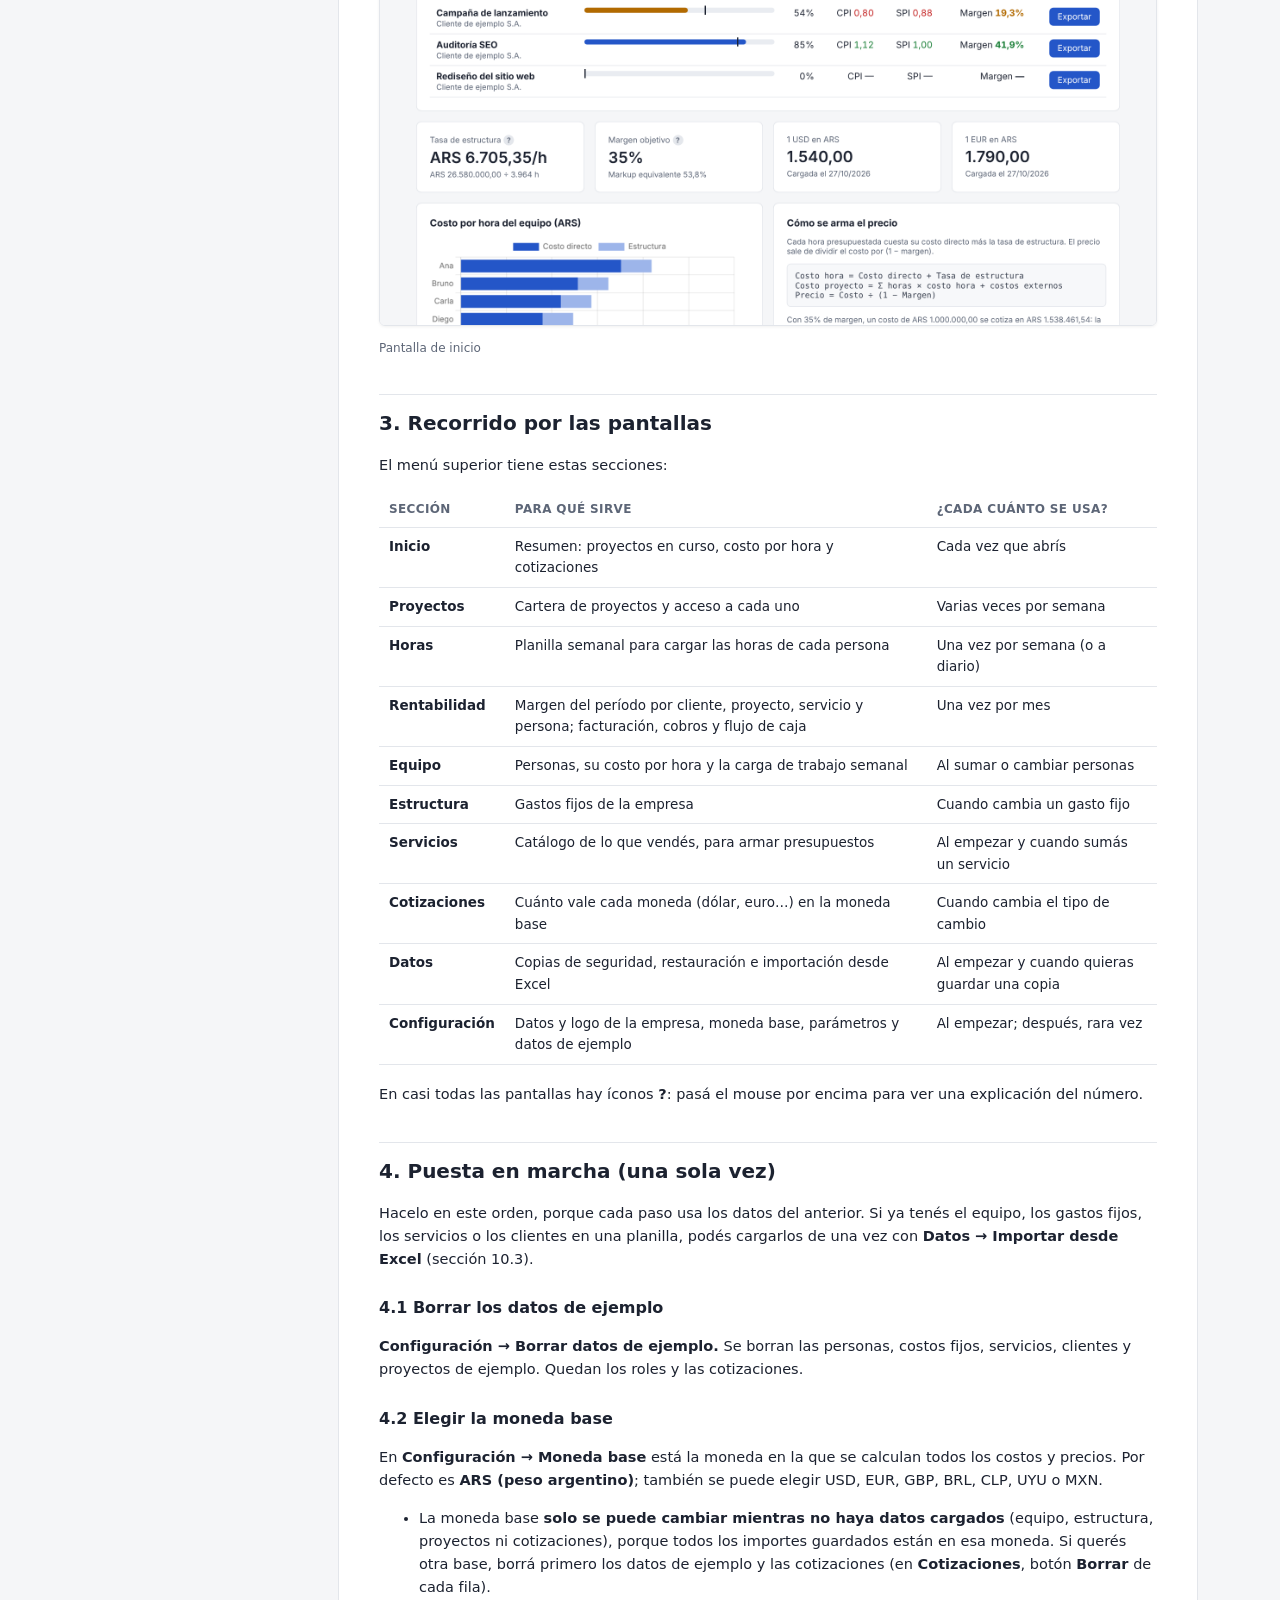
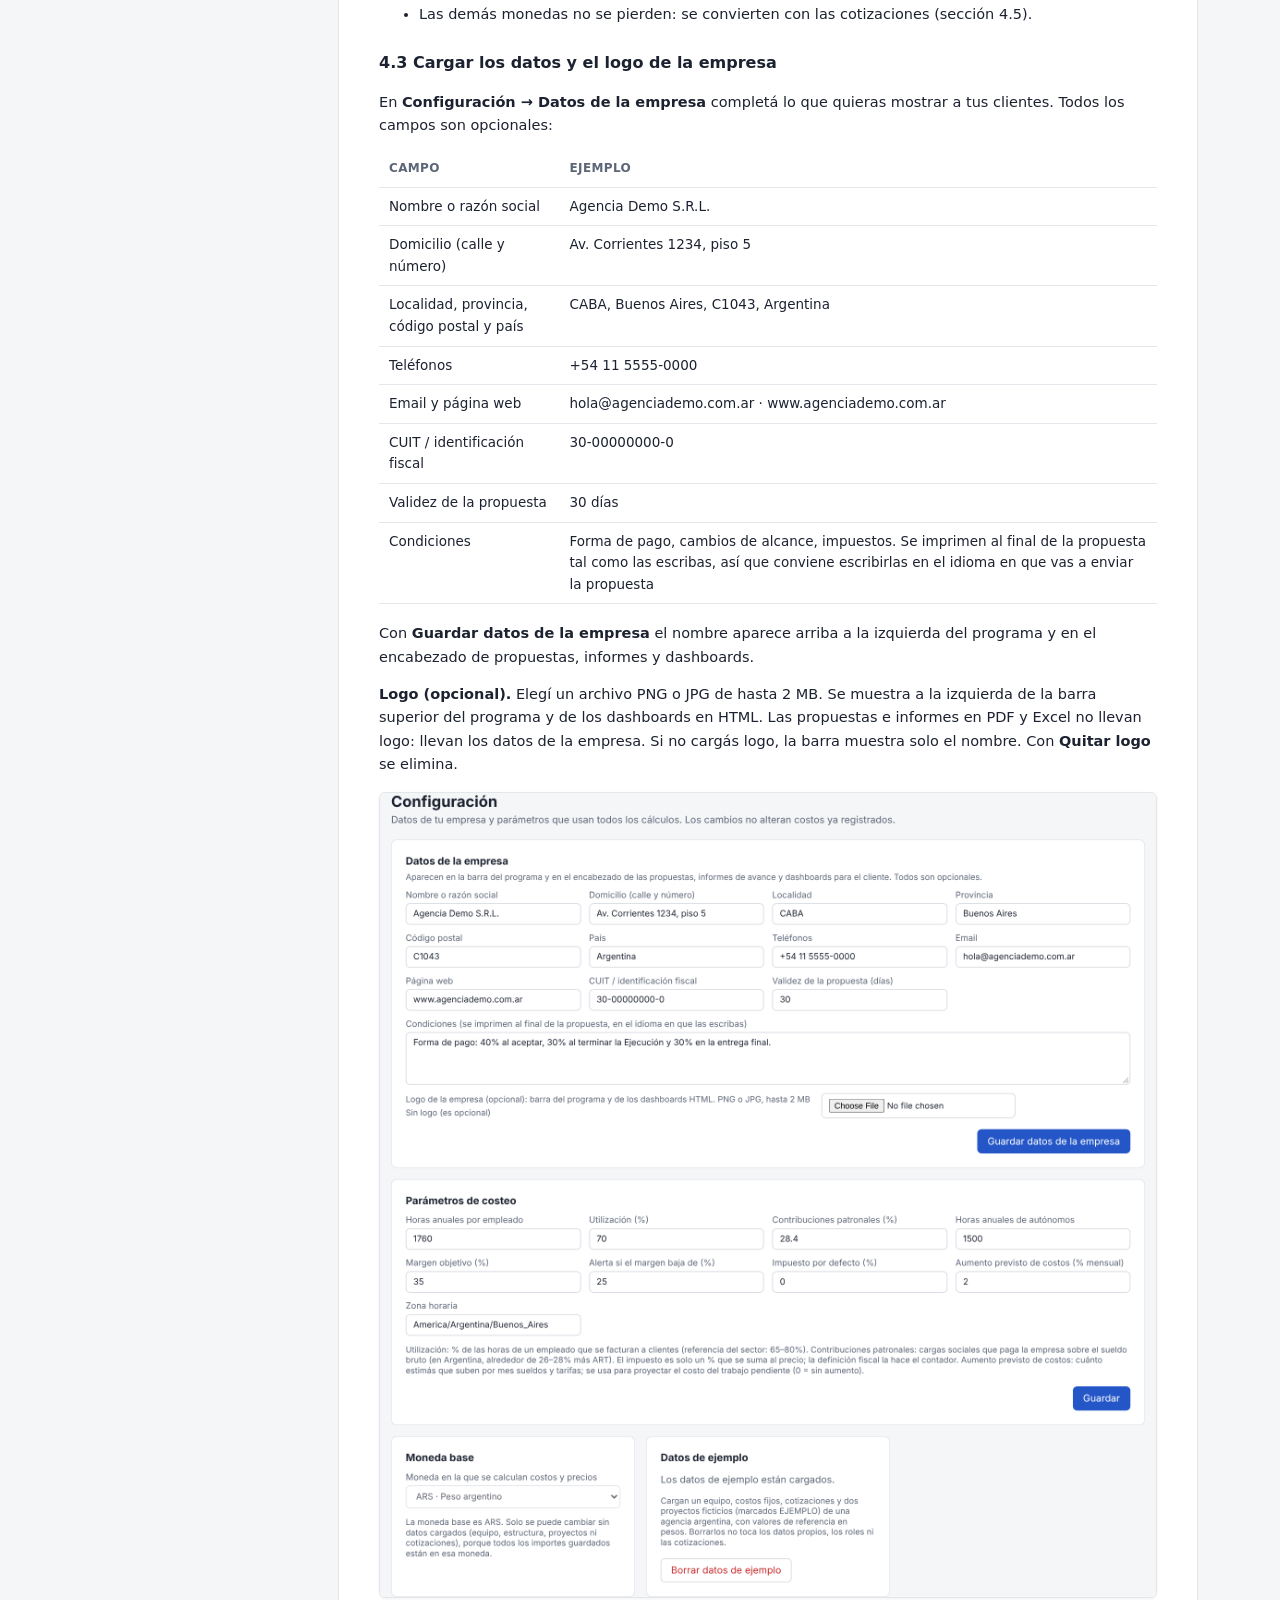
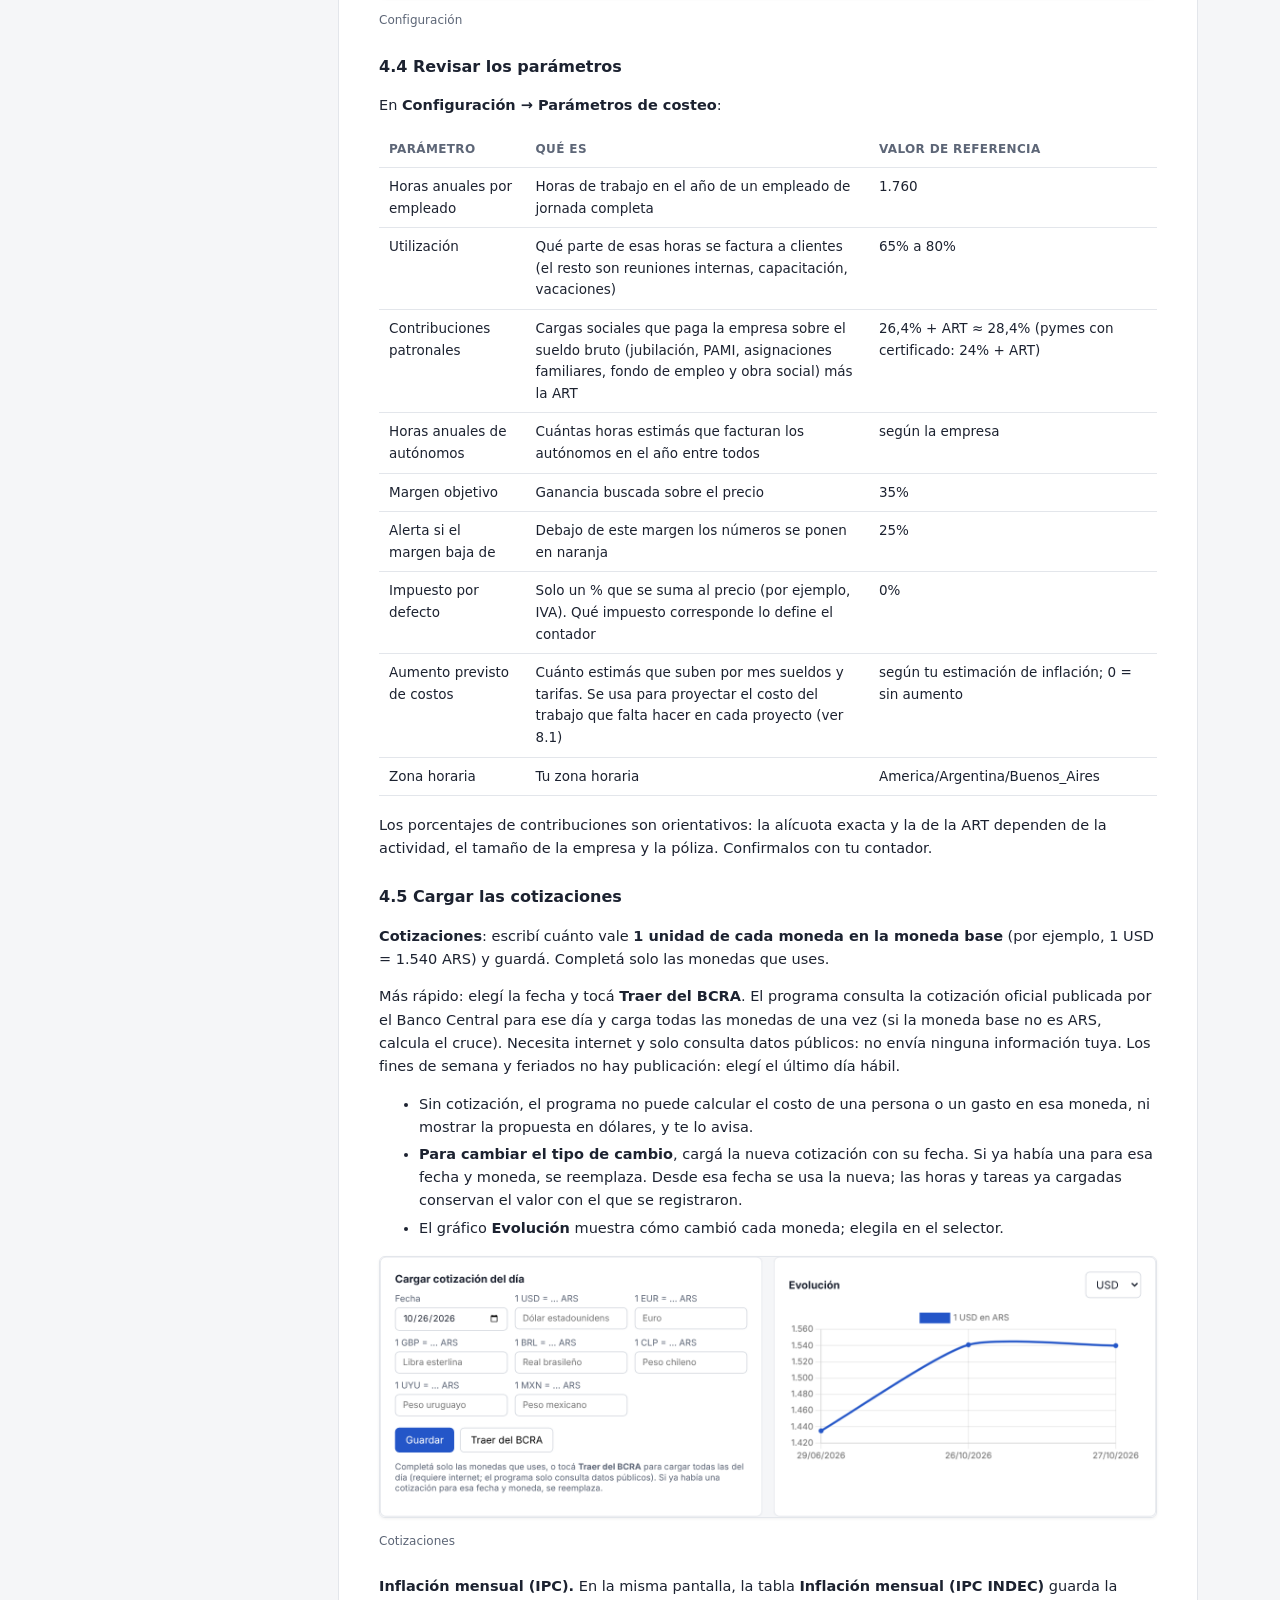
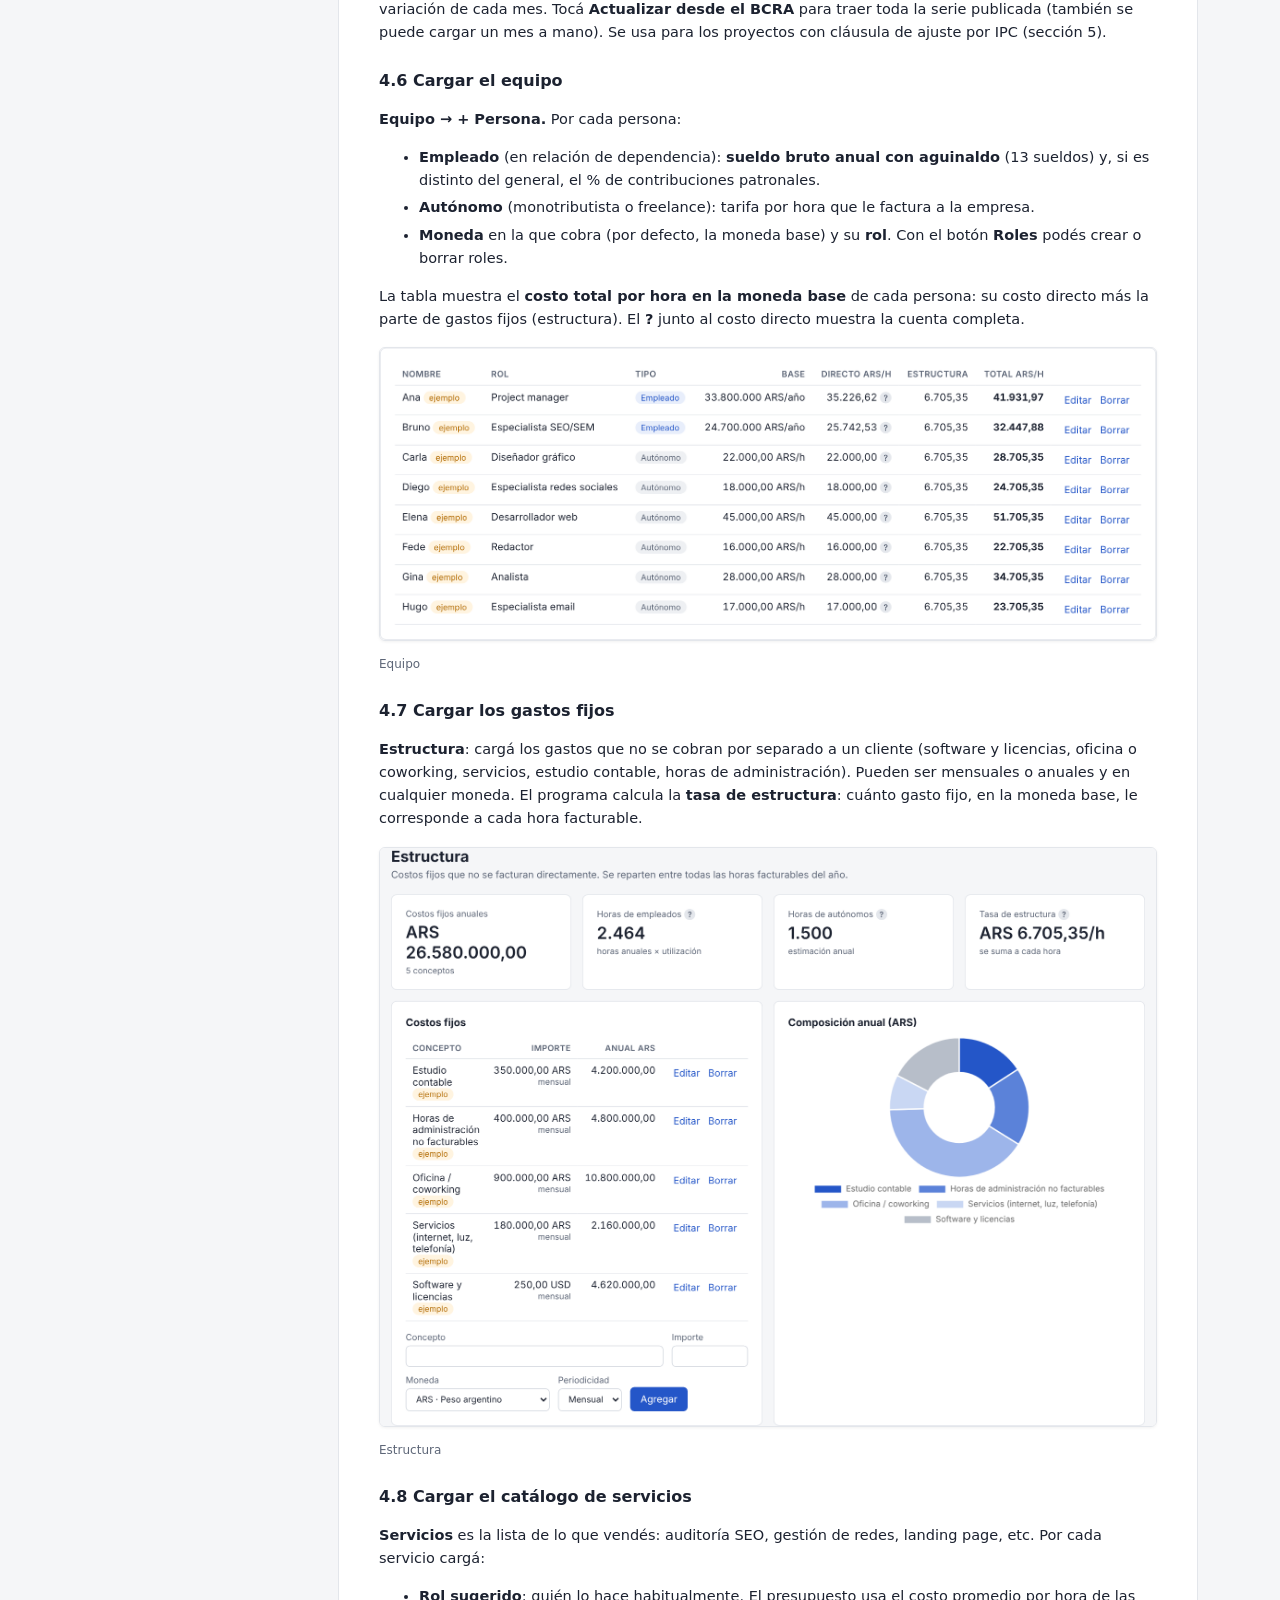
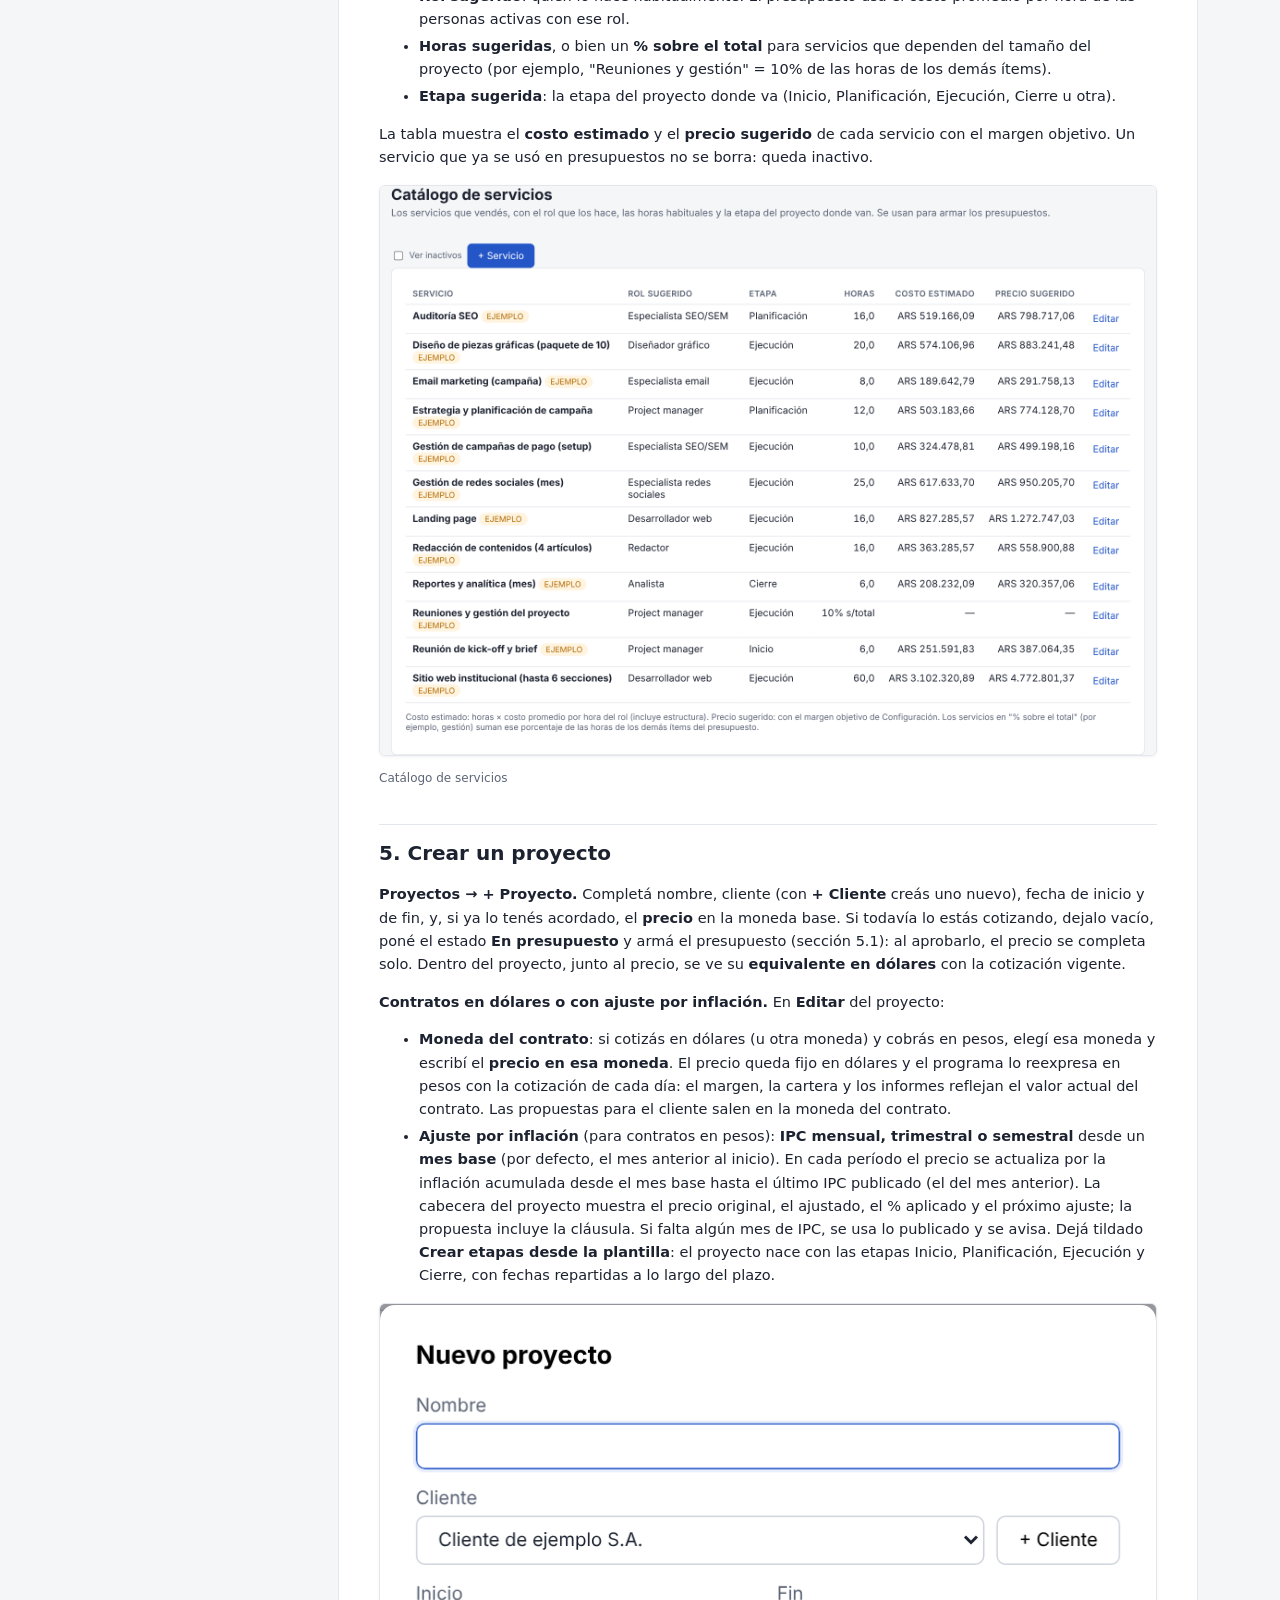
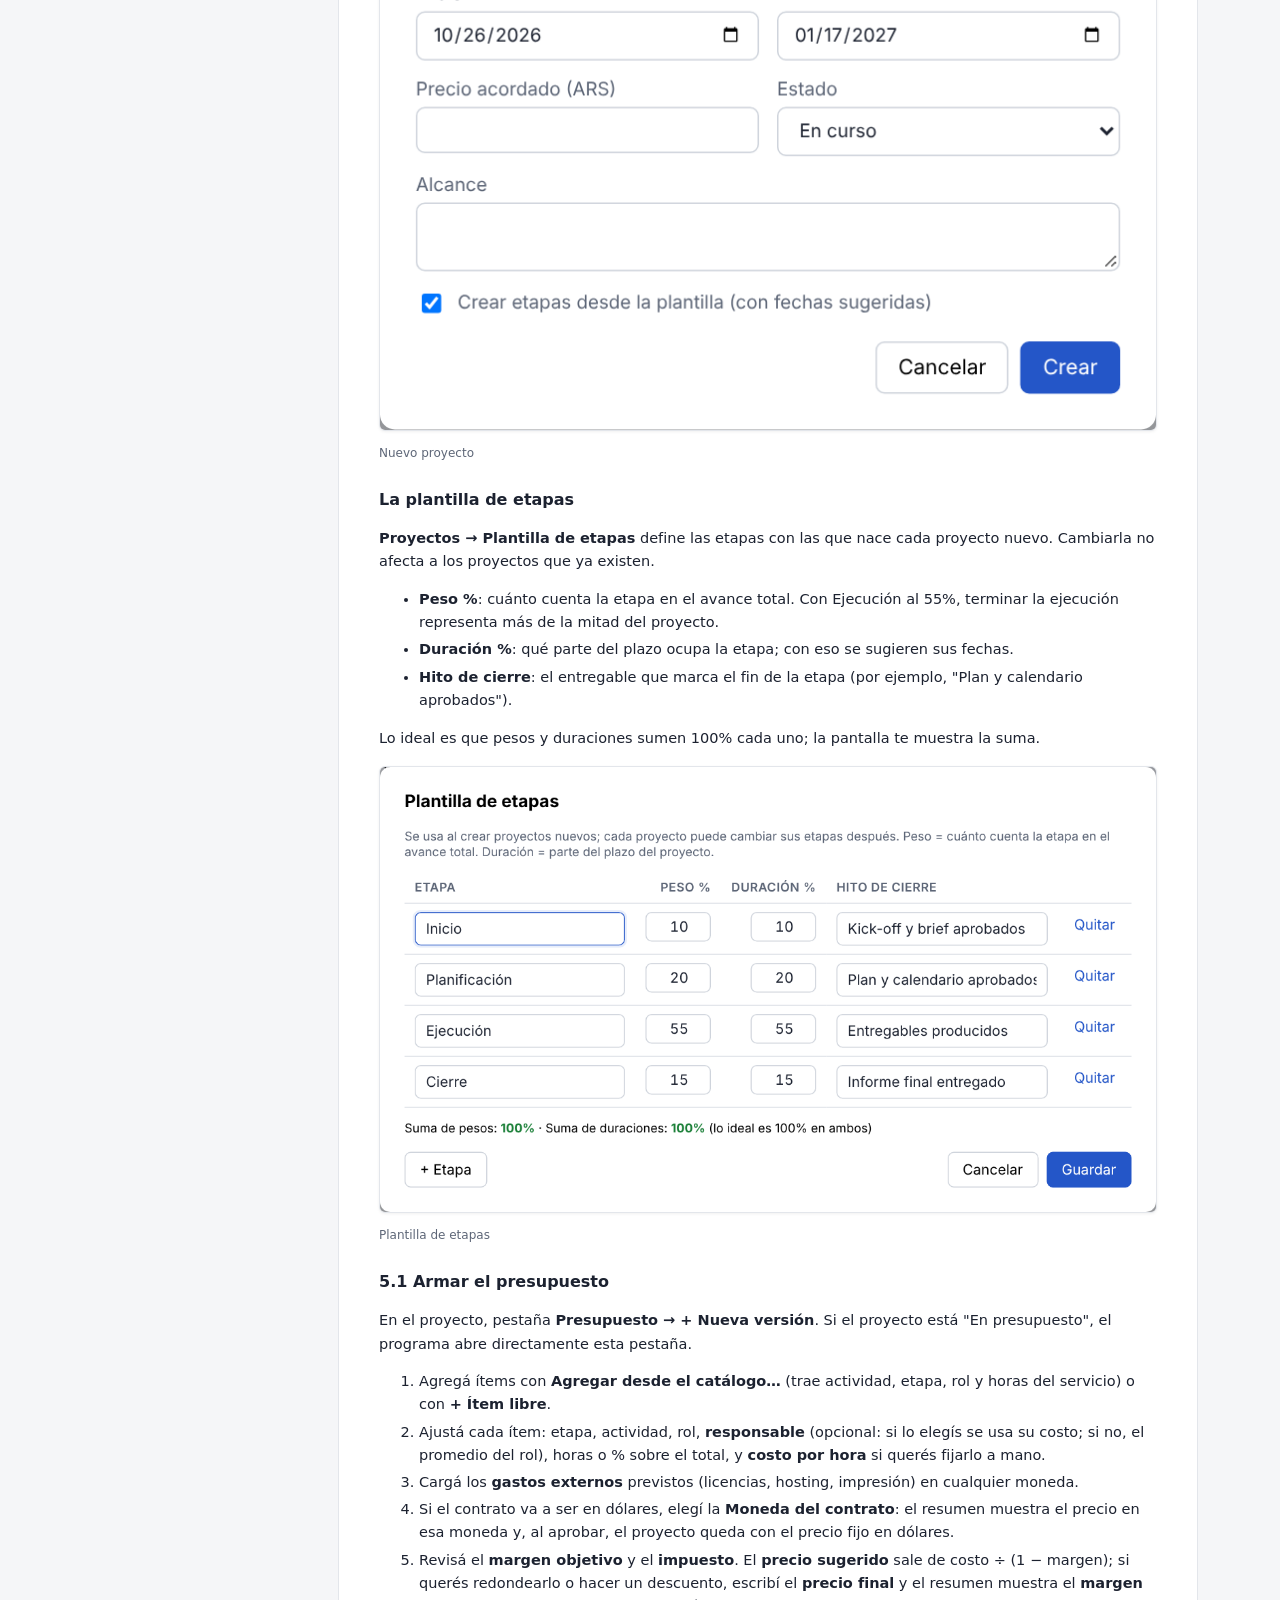
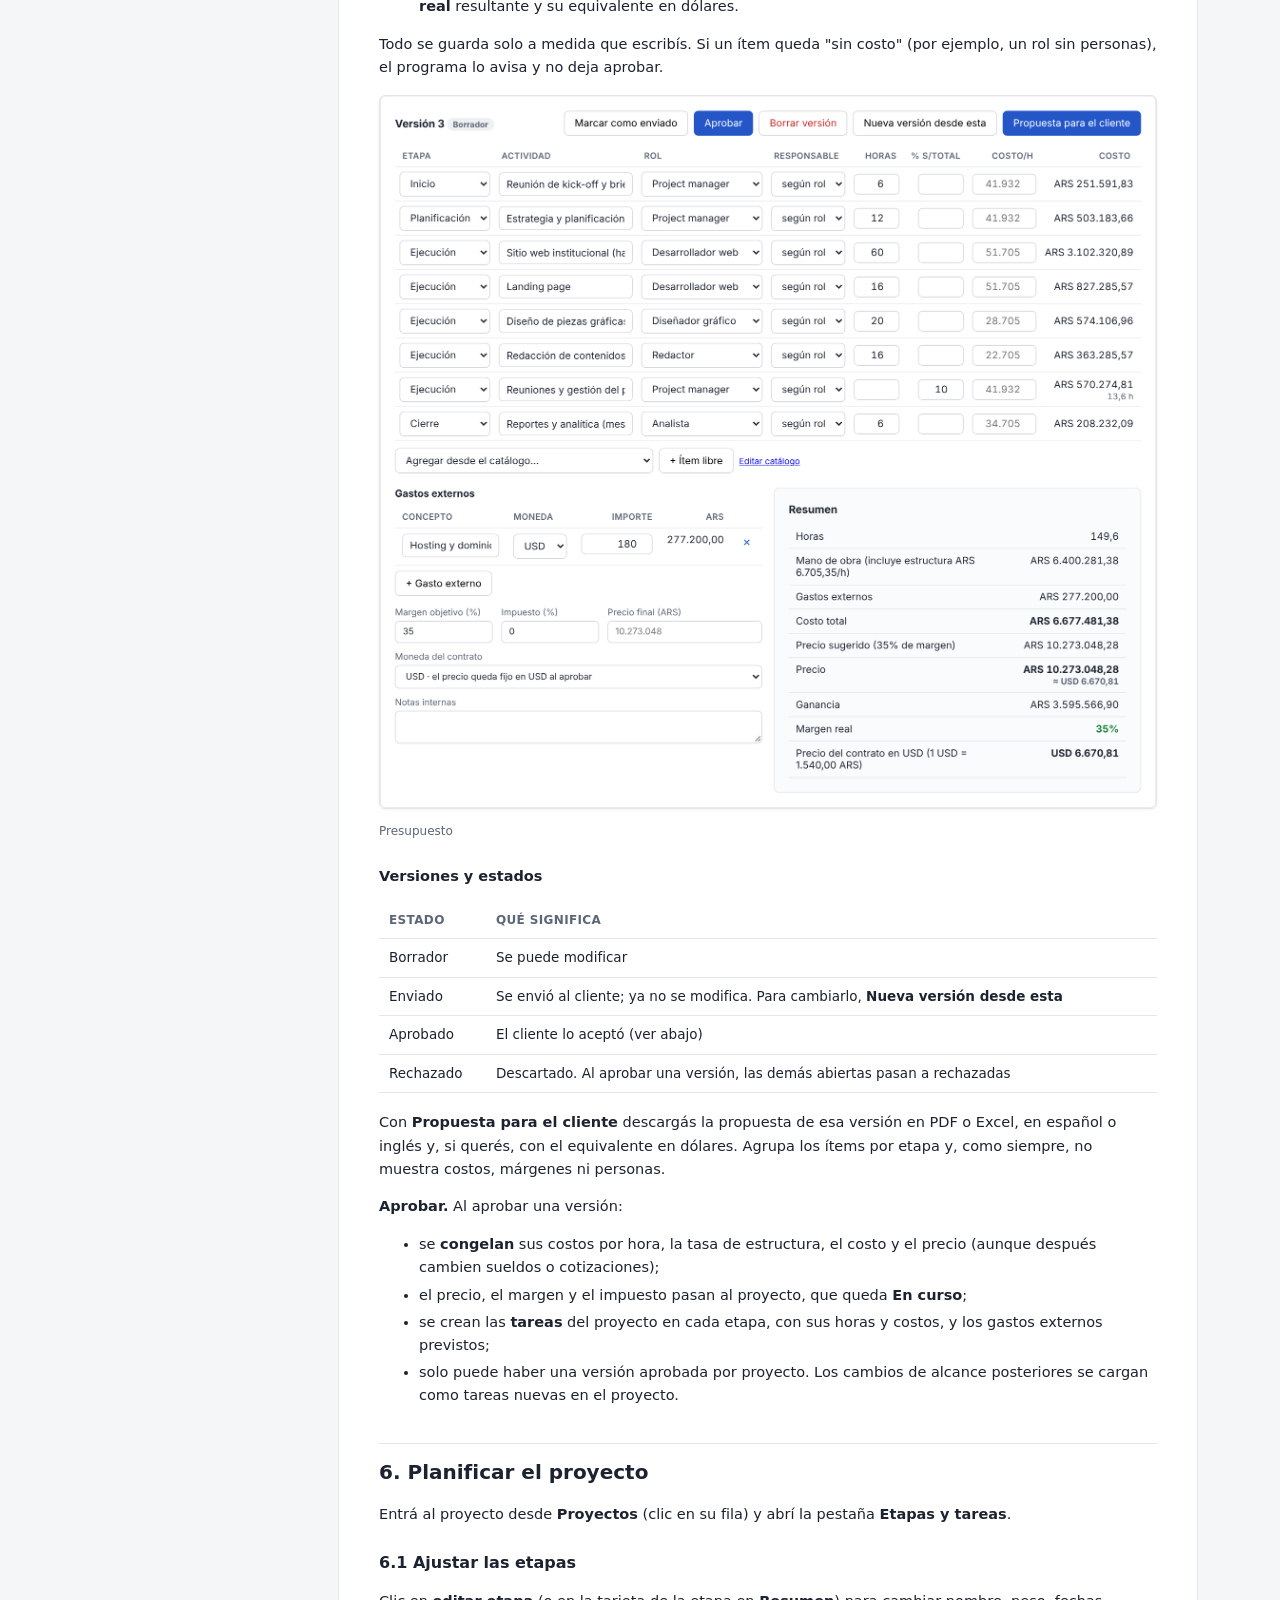
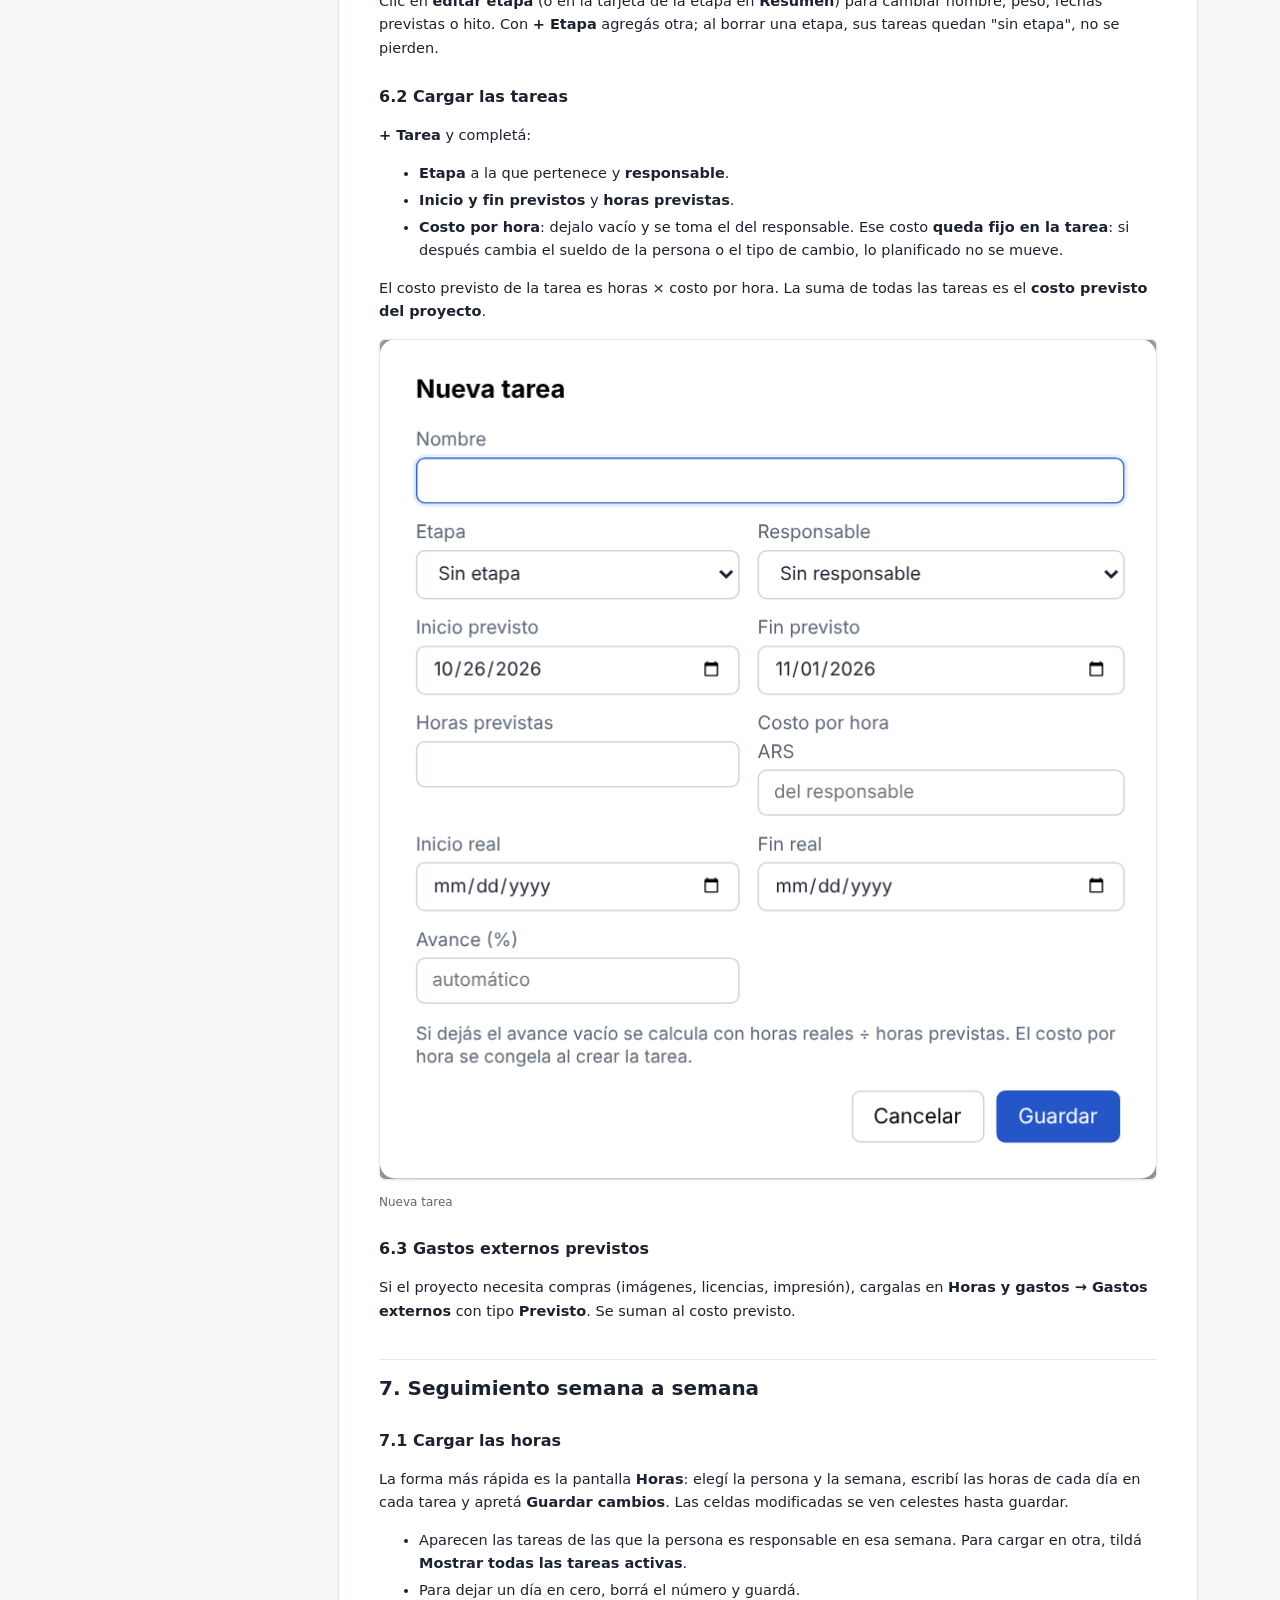
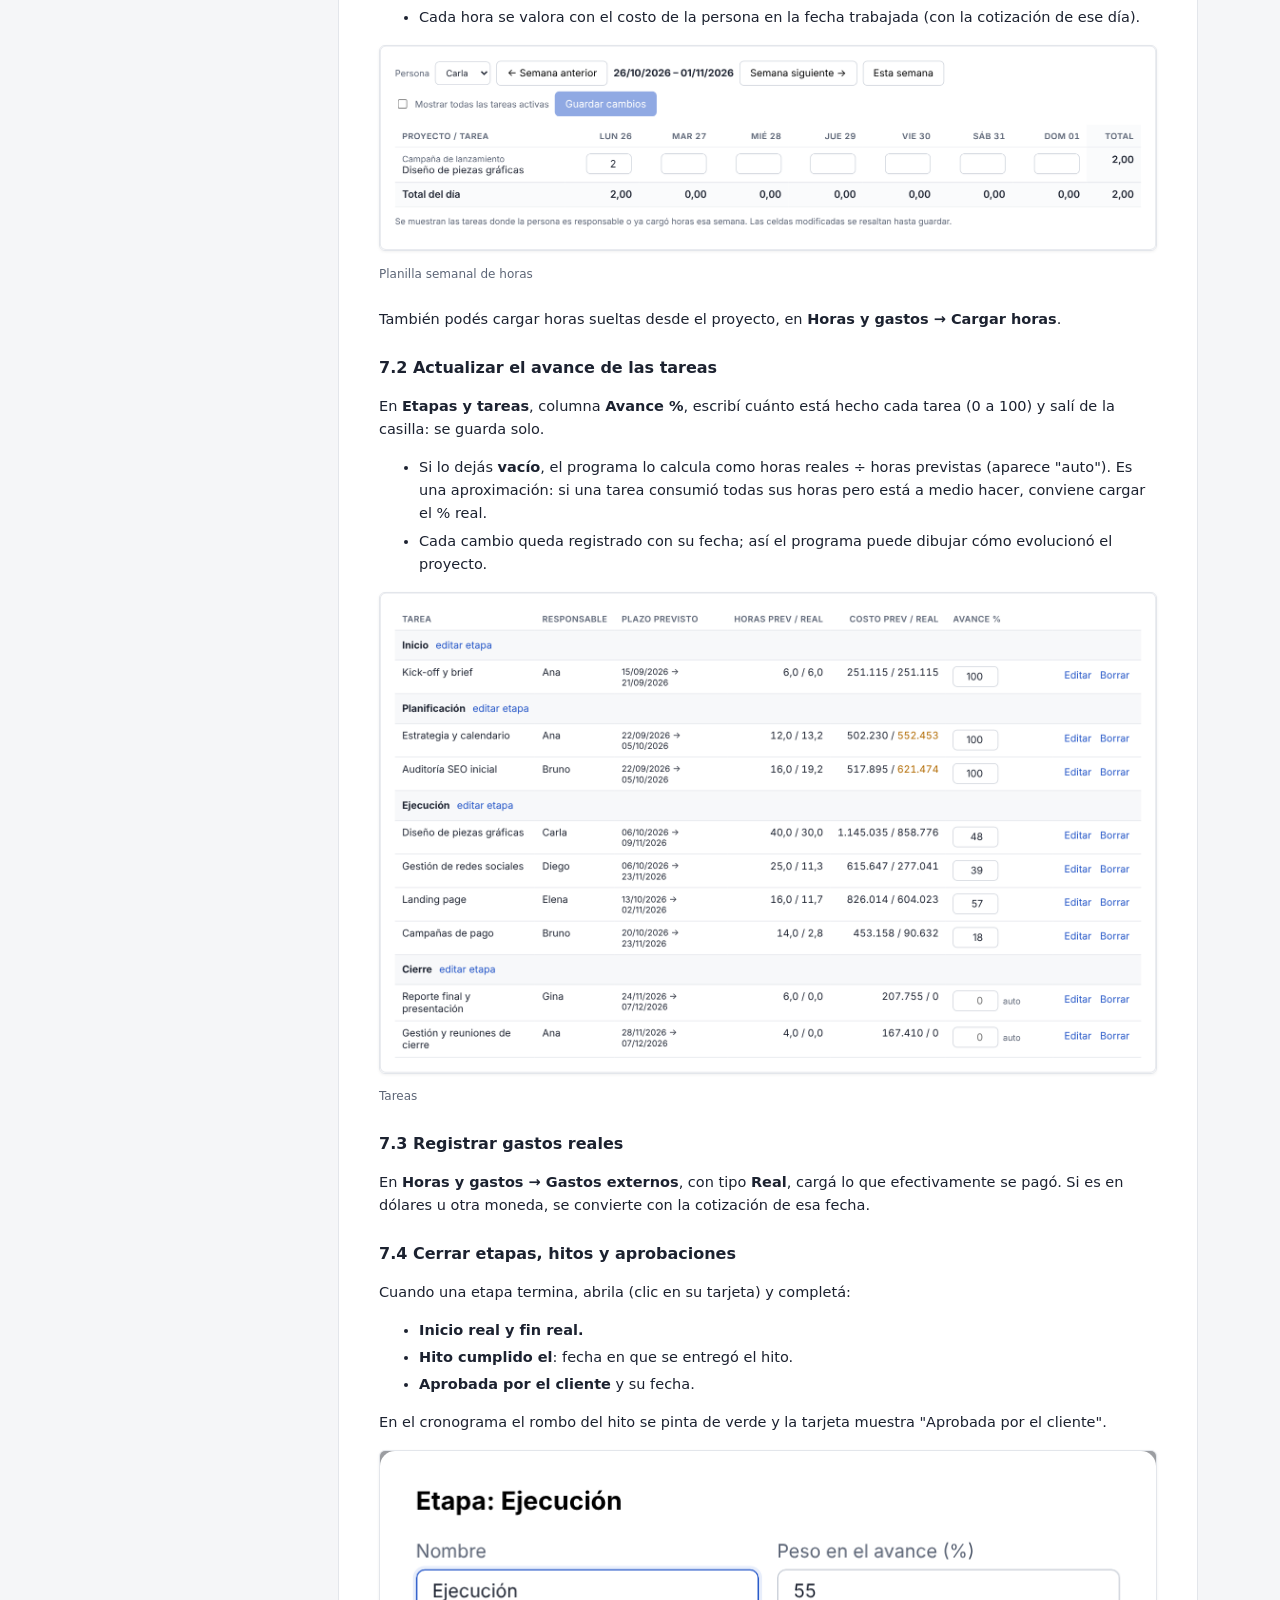
==== commit 69e221d8: "Versión 0.8.1: consulta al BCRA con segundo intento por el sistema de red de Windows - Si Python no " ====
--- a/frontend/ayuda.html
+++ b/frontend/ayuda.html
@@ -27,7 +27,7 @@
 <body>
 <main style="max-width:1180px">
   <div style="display:flex;justify-content:space-between;align-items:flex-start;gap:16px;flex-wrap:wrap">
-    <div><h1>Ayuda</h1><p class="sub">Manual de uso — Presupuestos y seguimiento de proyectos · versión 0.8.0</p></div>
+    <div><h1>Ayuda</h1><p class="sub">Manual de uso — Presupuestos y seguimiento de proyectos · versión 0.8.1</p></div>
     <a href="manual.pdf" download><button>Descargar el manual en PDF</button></a>
   </div>
   <div class="manual">
@@ -44,7 +44,7 @@
 <p>Todo funciona en tu computadora, sin internet. Los importes se calculan en una <strong>moneda base</strong> que se elige al empezar: por defecto, <strong>pesos argentinos (ARS)</strong>. Los sueldos, tarifas o gastos en otra moneda (dólares, euros, reales…) se convierten con las cotizaciones que cargás, y las propuestas pueden mostrar también el <strong>equivalente en dólares (USD)</strong>.</p>
 <h2 id="2-instalacion">2. Instalación</h2>
 <ol>
-<li>Abrí el instalador <strong>Presupuestos-Setup-0.8.0.exe</strong> (el número cambia con cada versión).</li>
+<li>Abrí el instalador <strong>Presupuestos-Setup-0.8.1.exe</strong> (el número cambia con cada versión).</li>
 <li>Windows puede mostrar el aviso <strong>"Windows protegió su PC"</strong>, porque el programa no tiene firma digital comercial. Hacé clic en <strong>Más información</strong> y después en <strong>Ejecutar de todos modos</strong>. Es un aviso normal para programas sin firma comercial.</li>
 <li>Seguí el asistente: <strong>Siguiente → Instalar → Finalizar</strong>. No pide contraseña de administrador.</li>
 <li>Al terminar queda un acceso directo <strong>Presupuestos</strong> en el escritorio y en el menú Inicio. En el menú Inicio también encontrás este manual y la carpeta de datos.</li>
@@ -596,7 +596,7 @@
 <h2 id="11-actualizaciones">11. Actualizaciones</h2>
 <p>Al abrir el programa, si hay internet, se consulta si hay una versión nueva publicada. Si la hay, aparece un aviso verde arriba con el enlace para <strong>descargar el instalador</strong> y ver las novedades. Con la <strong>×</strong> se oculta el aviso hasta la próxima versión. El programa solo lee el número de versión publicado en GitHub, no envía ningún dato. Se puede desactivar en <strong>Configuración → Licencia y actualizaciones</strong>.</p>
 <figure><img alt="Aviso de versión nueva" src="assets/manual/32_aviso_version.png"><figcaption>Aviso de versión nueva</figcaption></figure>
-<p>Cuando recibas una versión nueva (por ejemplo <strong>Presupuestos-Setup-0.8.0.exe</strong>), cerrá el programa y ejecutá el instalador nuevo: reemplaza el programa y conserva todos los datos. La base se adapta sola a la versión nueva la primera vez que la abrís.</p>
+<p>Cuando recibas una versión nueva (por ejemplo <strong>Presupuestos-Setup-0.8.1.exe</strong>), cerrá el programa y ejecutá el instalador nuevo: reemplaza el programa y conserva todos los datos. La base se adapta sola a la versión nueva la primera vez que la abrís.</p>
 <p>Si venías usando una versión anterior en dólares, se conservan todos los importes y la moneda base sigue siendo <strong>USD</strong>. El logo que traía esa versión ya no viene incluido: si querés verlo en la barra, cargalo en <strong>Configuración → Datos de la empresa</strong>.</p>
 <h2 id="12-problemas-frecuentes">12. Problemas frecuentes</h2>
 <table>
@@ -607,6 +607,10 @@
 </tr>
 </thead>
 <tbody>
+<tr>
+<td><strong>Traer del BCRA</strong> o <strong>Actualizar desde el BCRA</strong> dice «No se pudo conectar con el BCRA»</td>
+<td>Abrí en el navegador https://api.bcra.gob.ar/estadisticascambiarias/v1.0/Cotizaciones. Si ves datos, internet funciona: el programa reintenta solo con el sistema de red de Windows (útil con proxies de empresa); si aun así falla, el mensaje dice el motivo. Si el navegador tampoco abre, el servicio del BCRA está caído o la red lo bloquea: cargá la cotización a mano y probá más tarde</td>
+</tr>
 <tr>
 <td>Windows dice "Windows protegió su PC"</td>
 <td><strong>Más información → Ejecutar de todos modos</strong> (sección 2)</td>
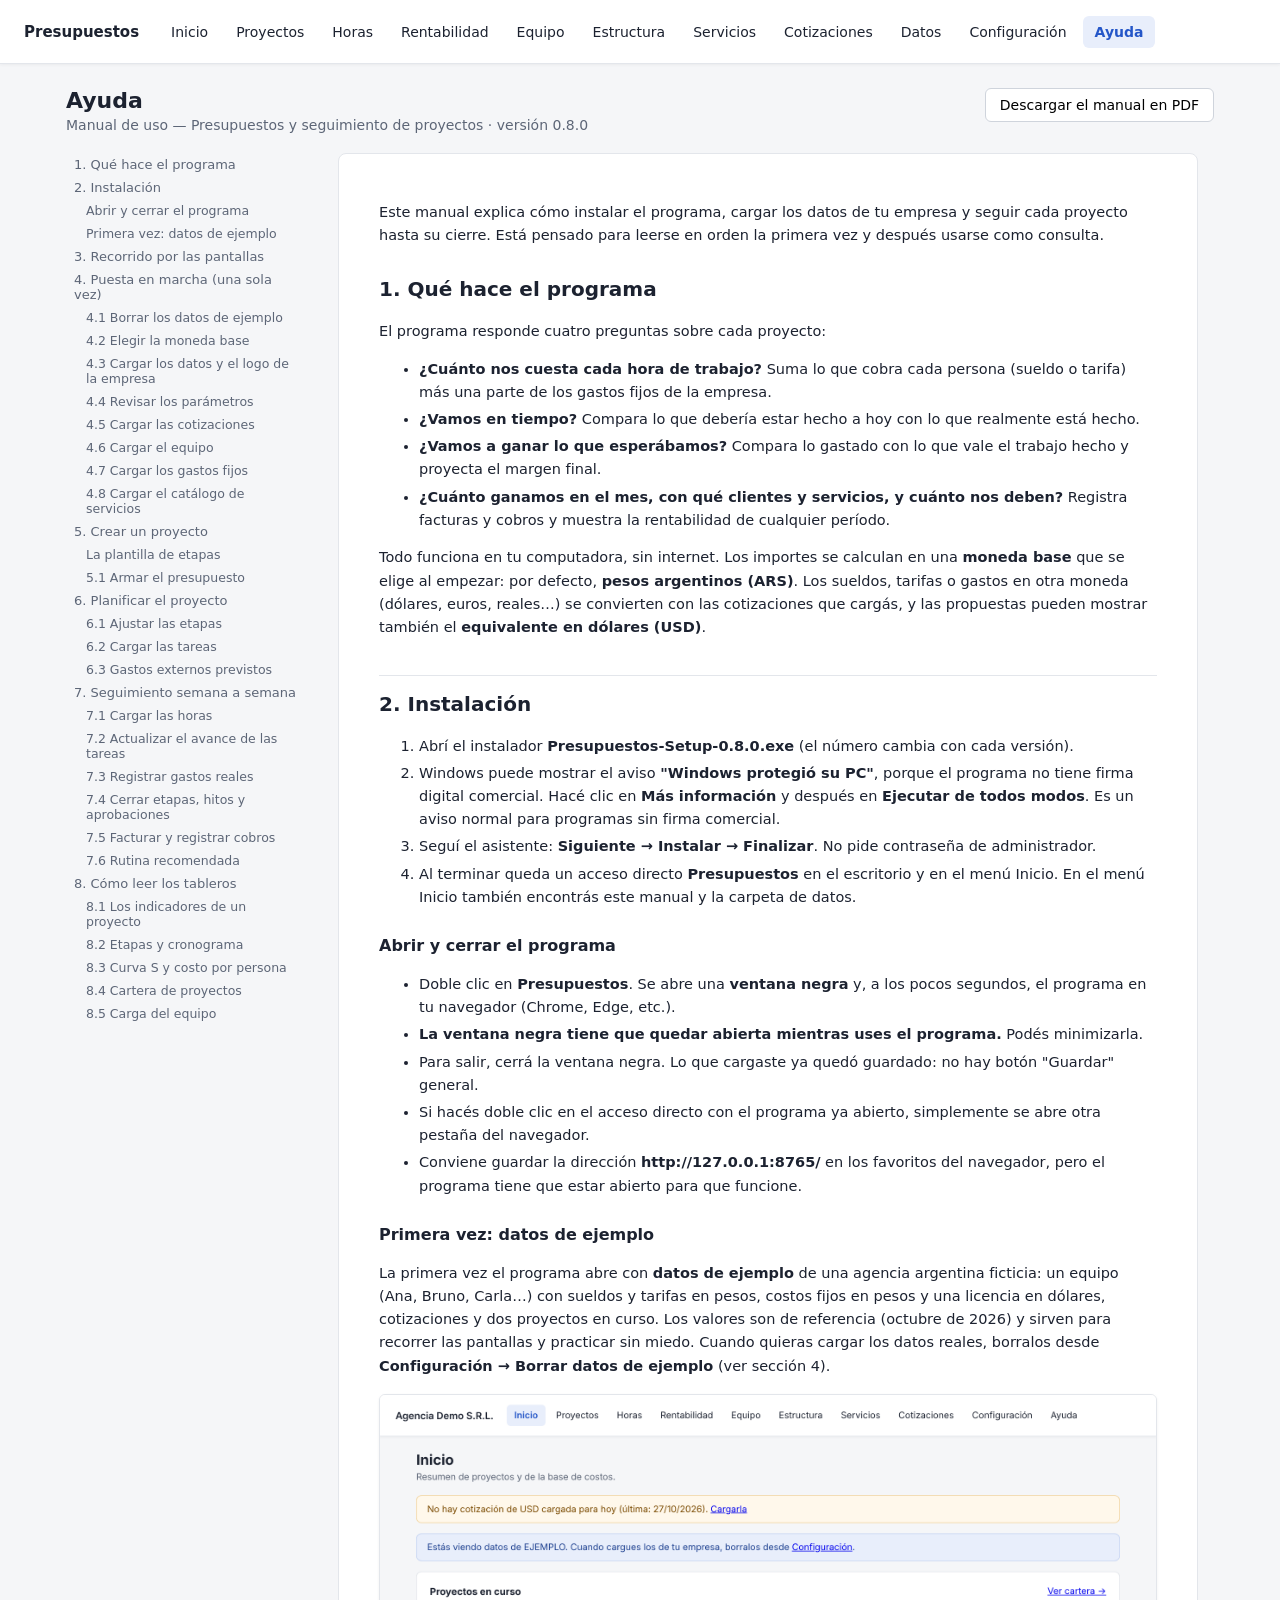
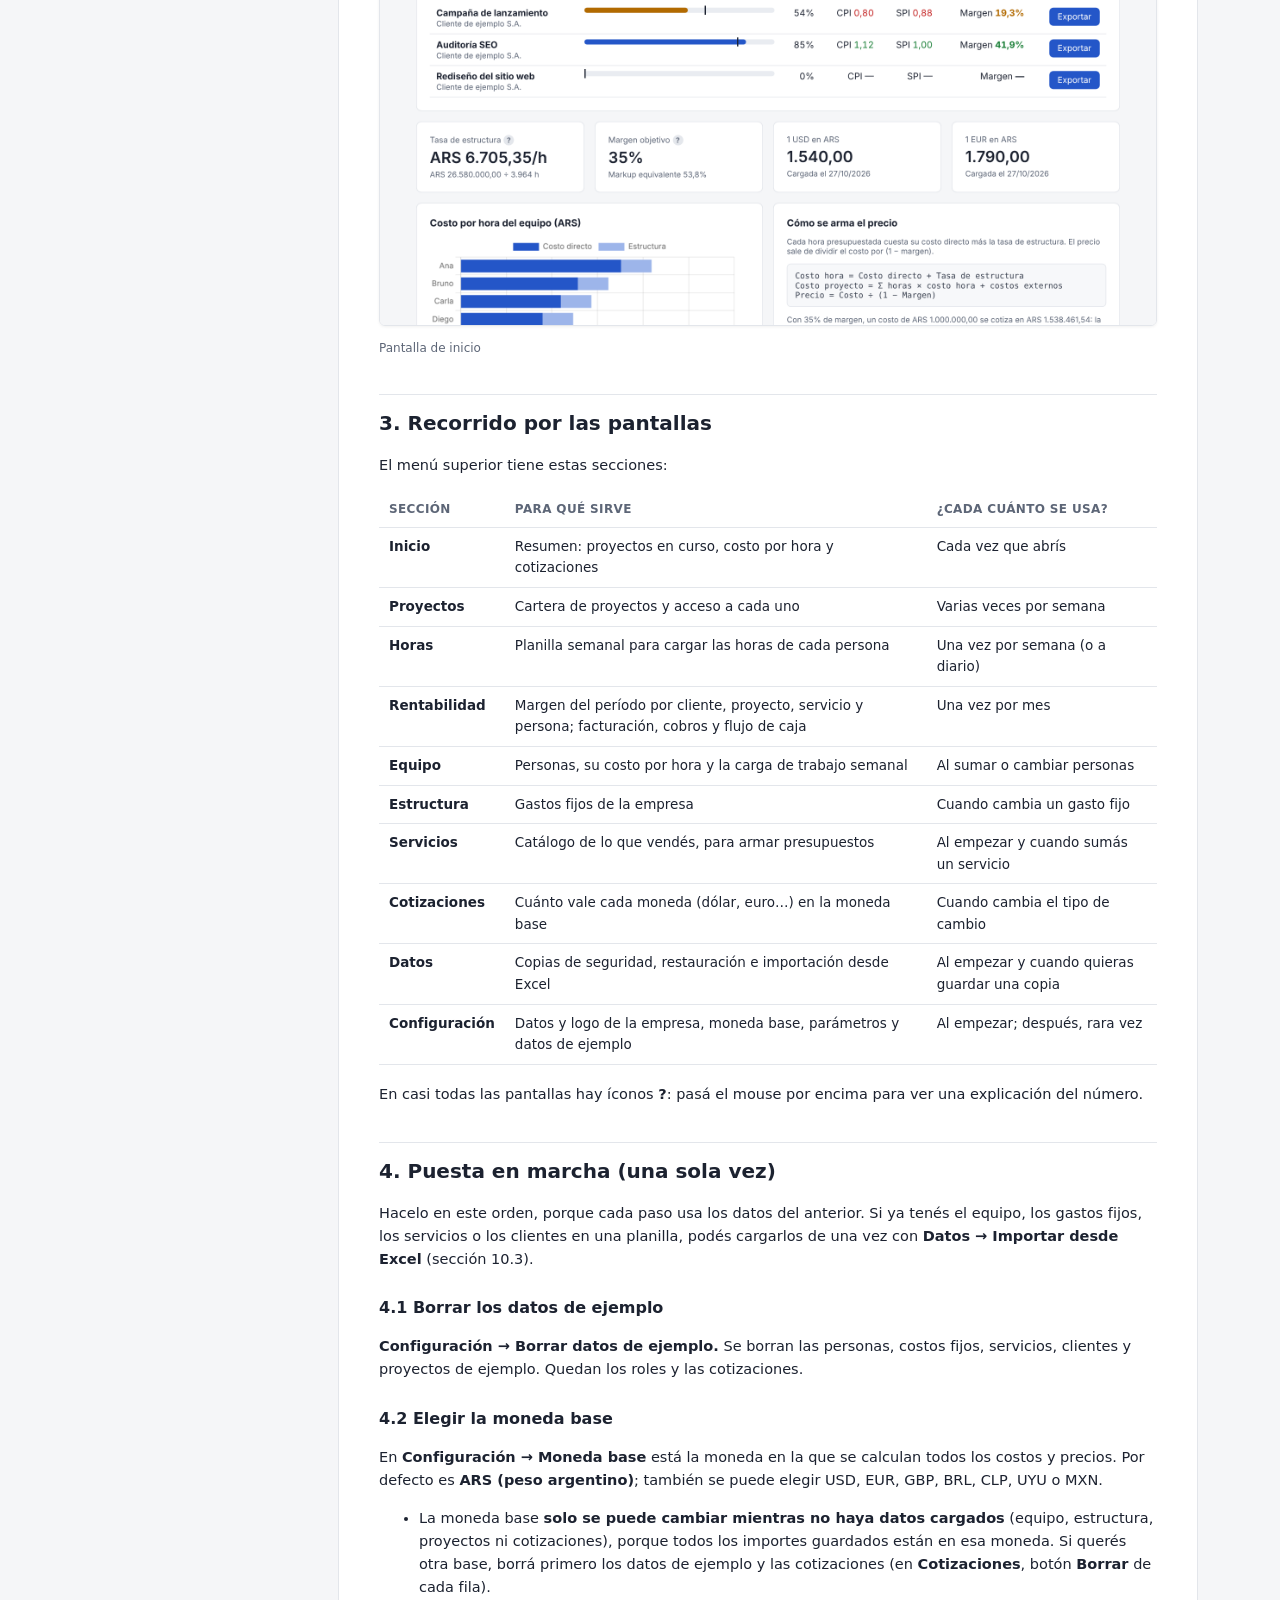
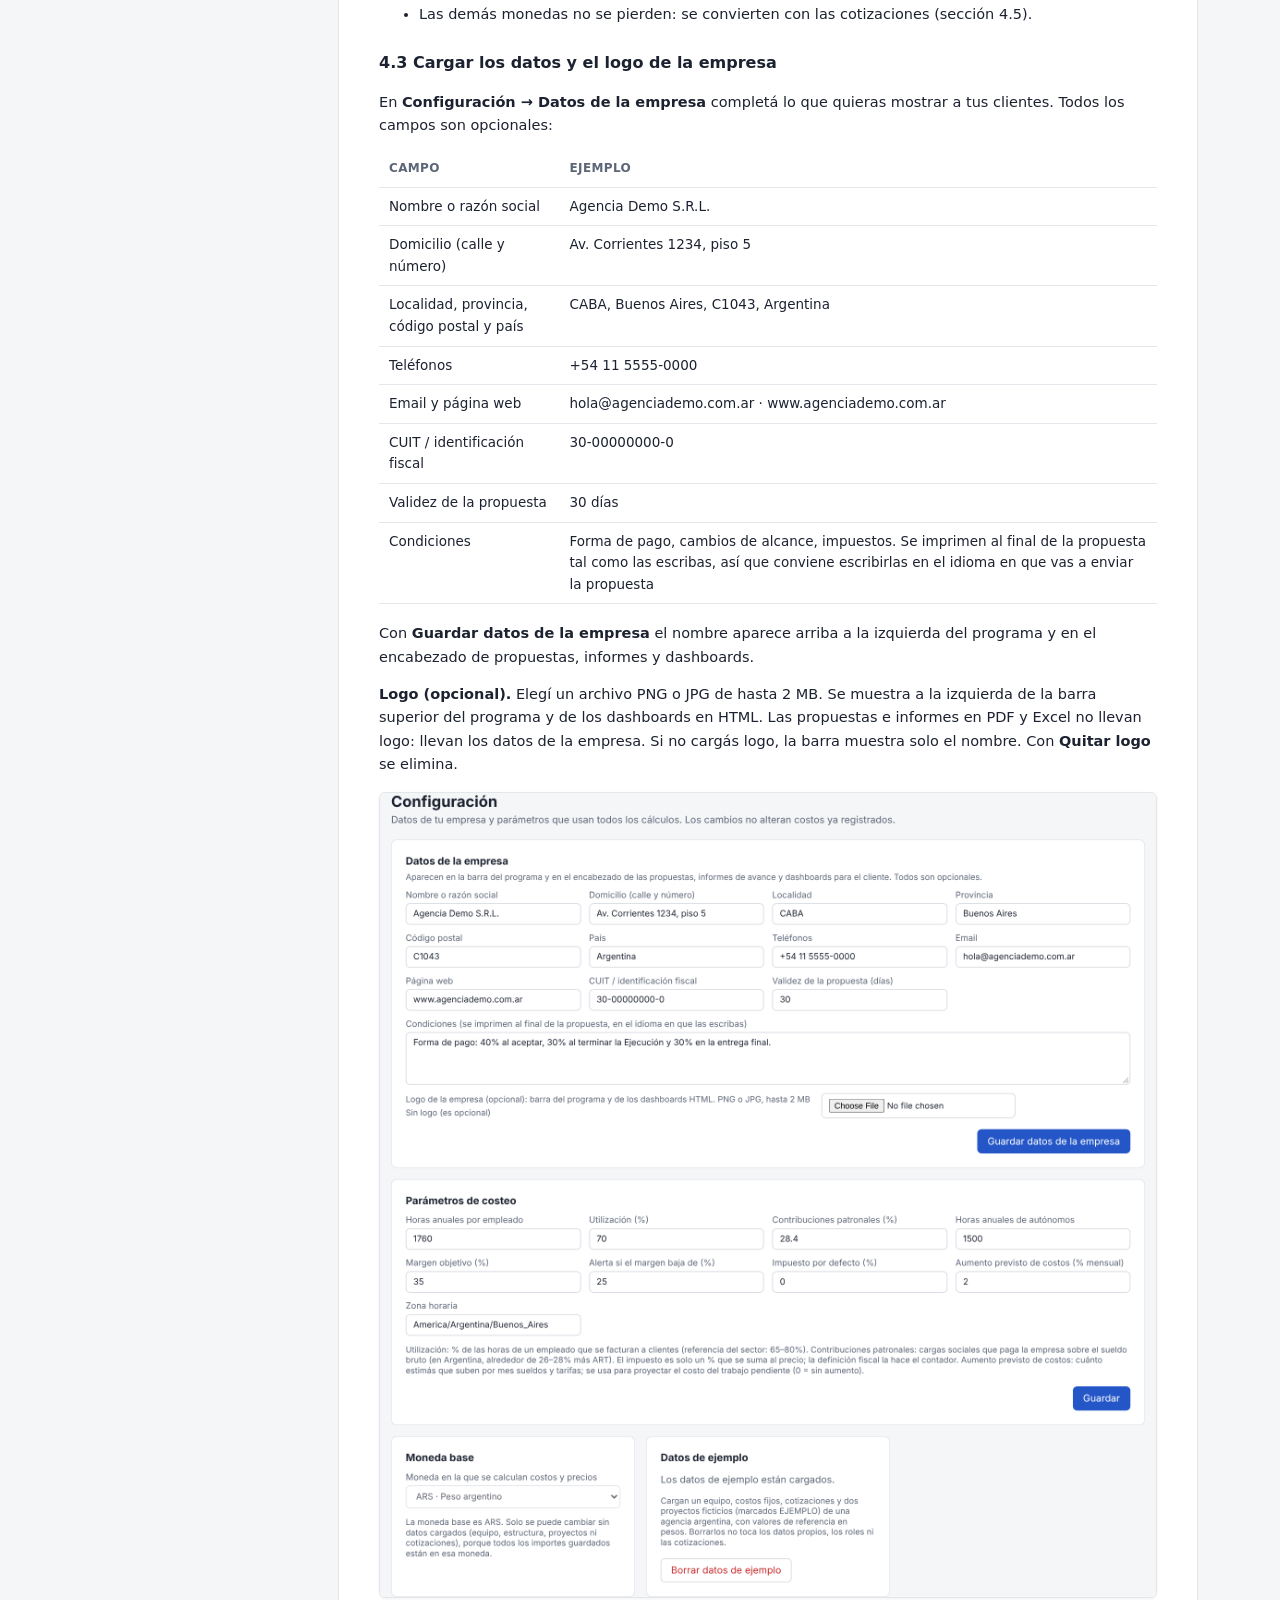
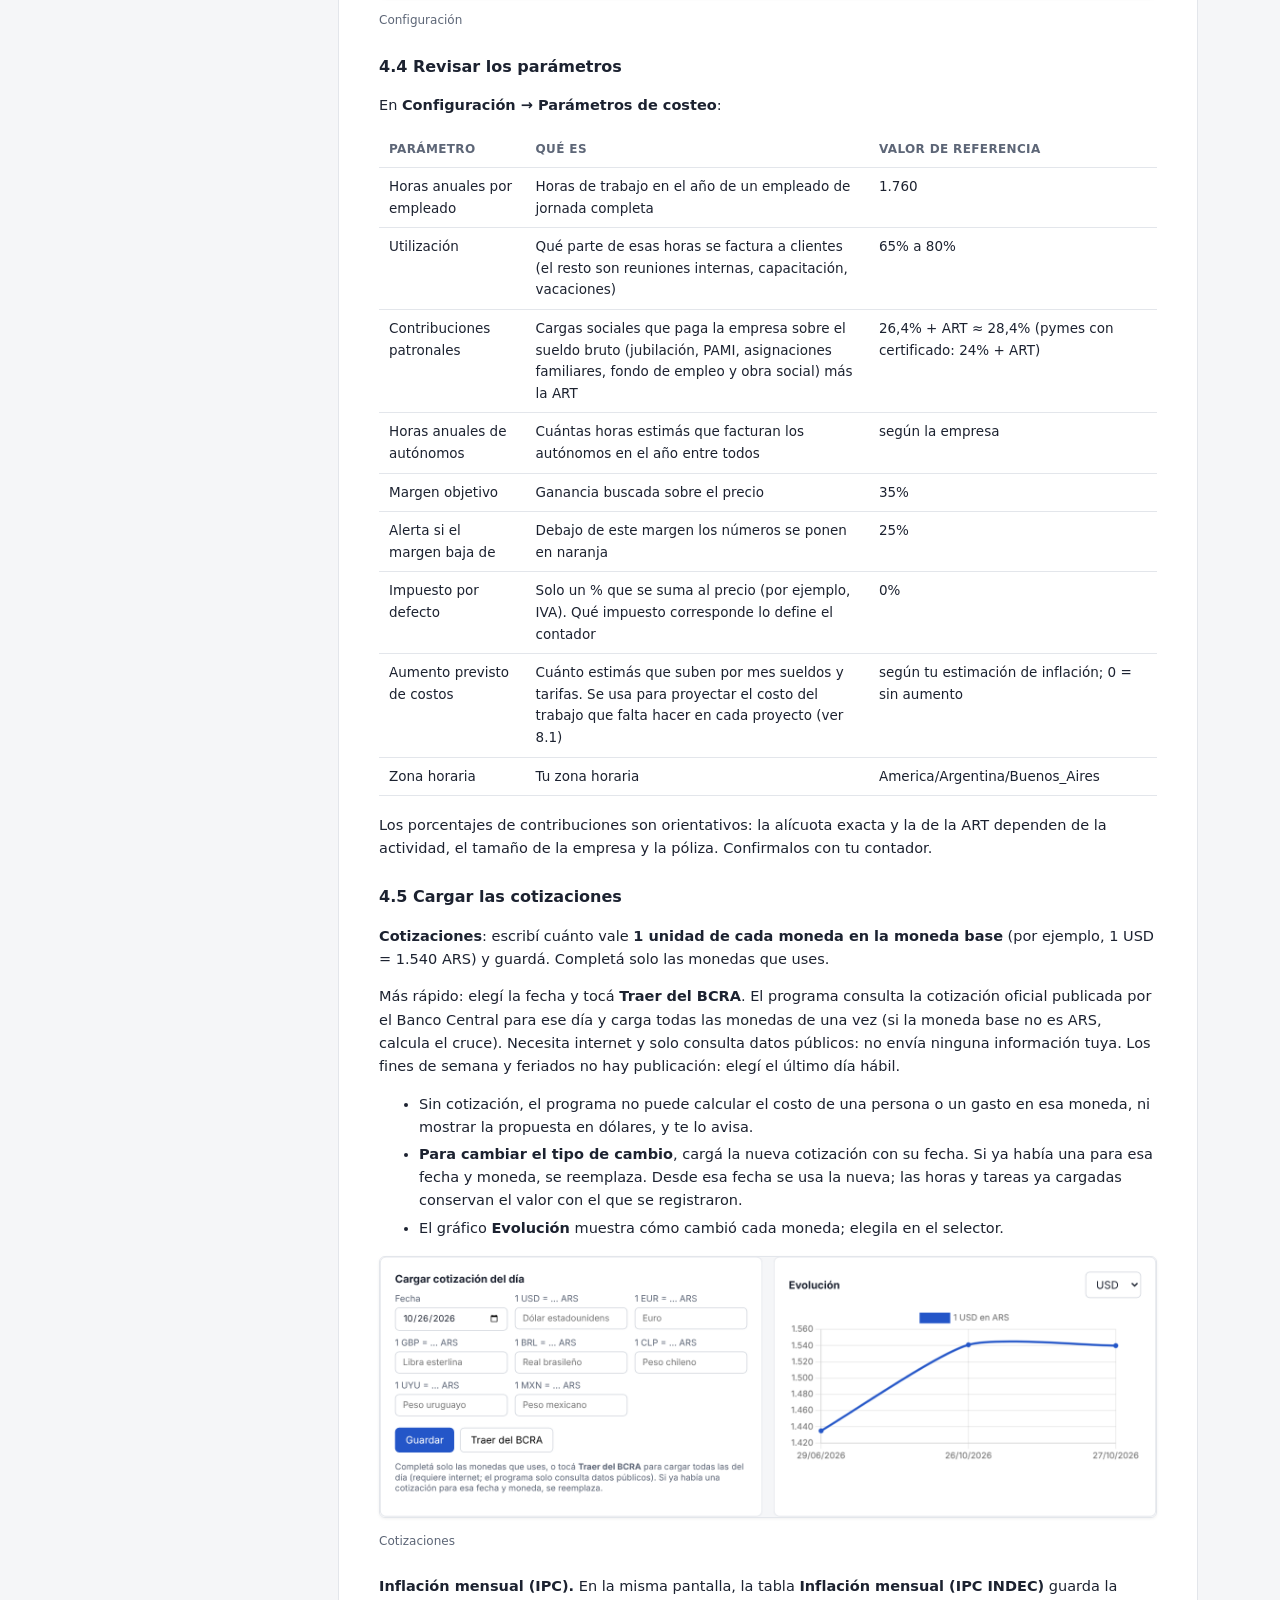
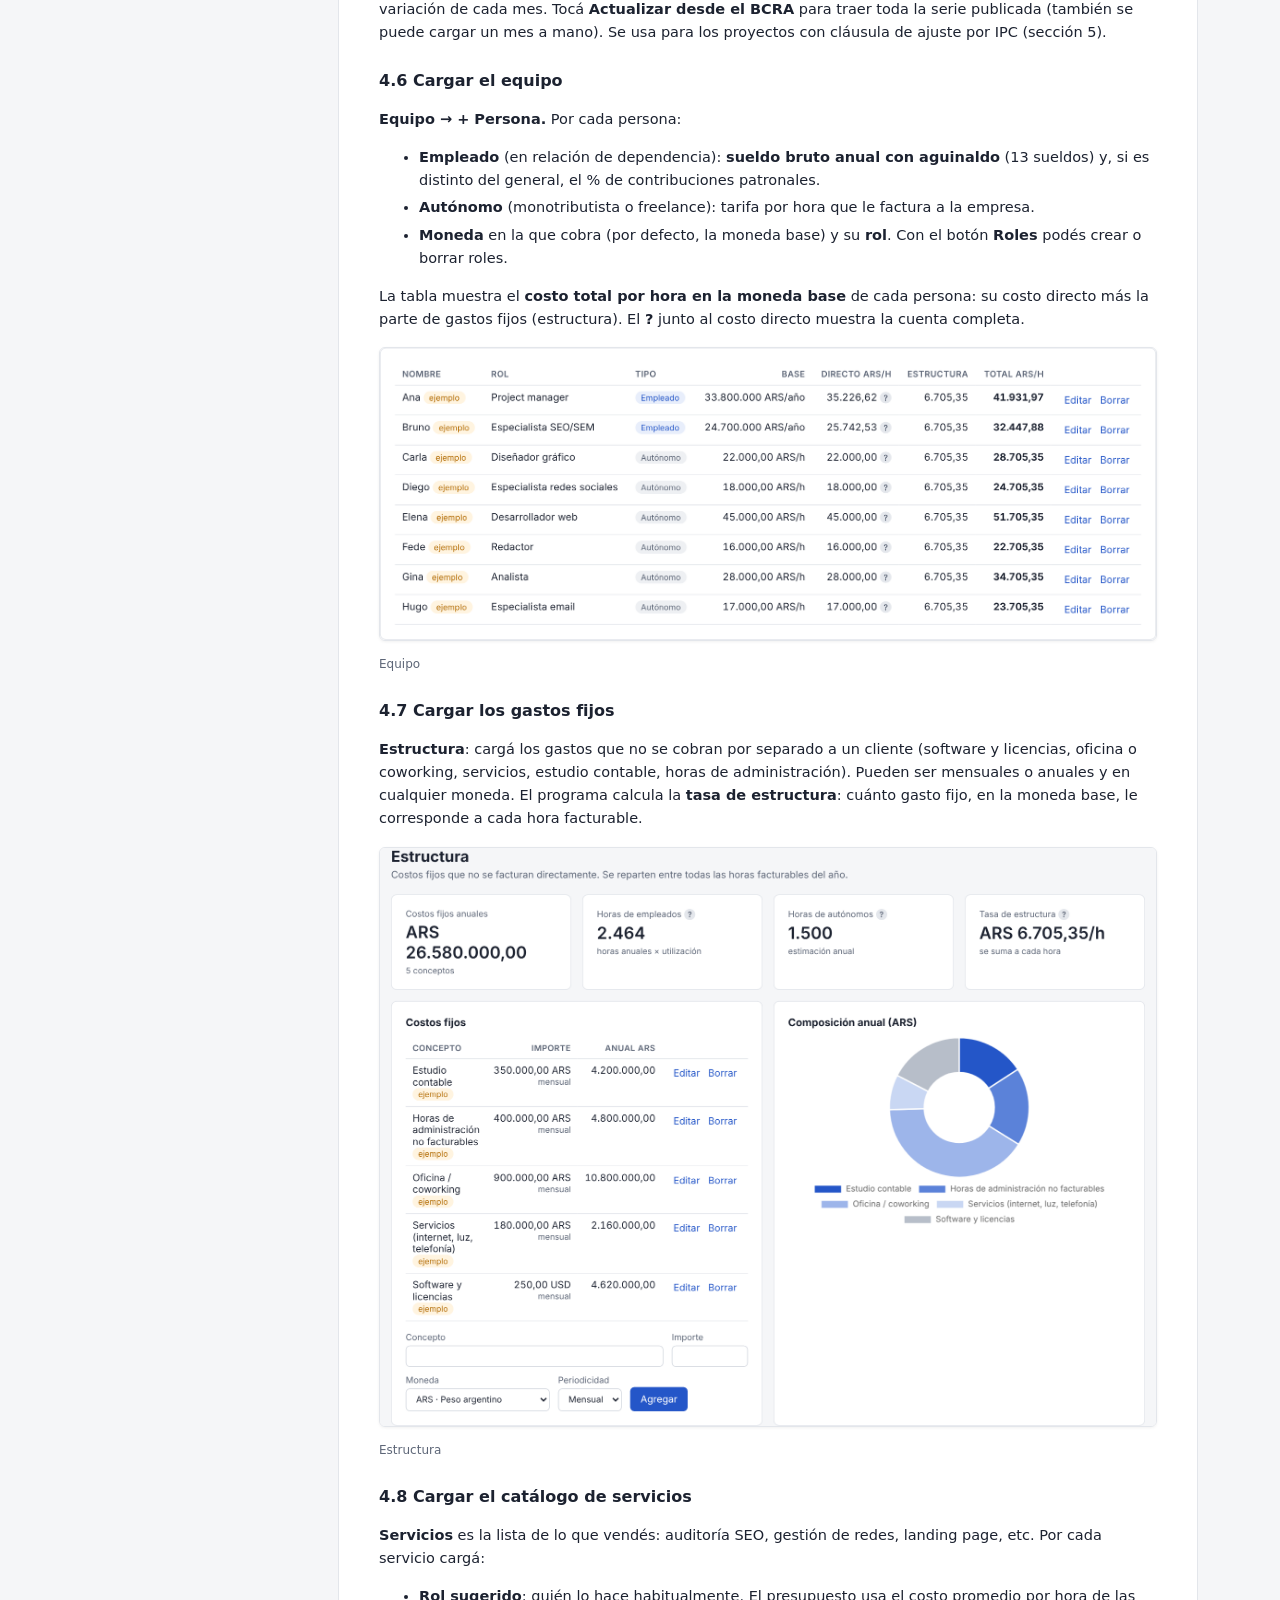
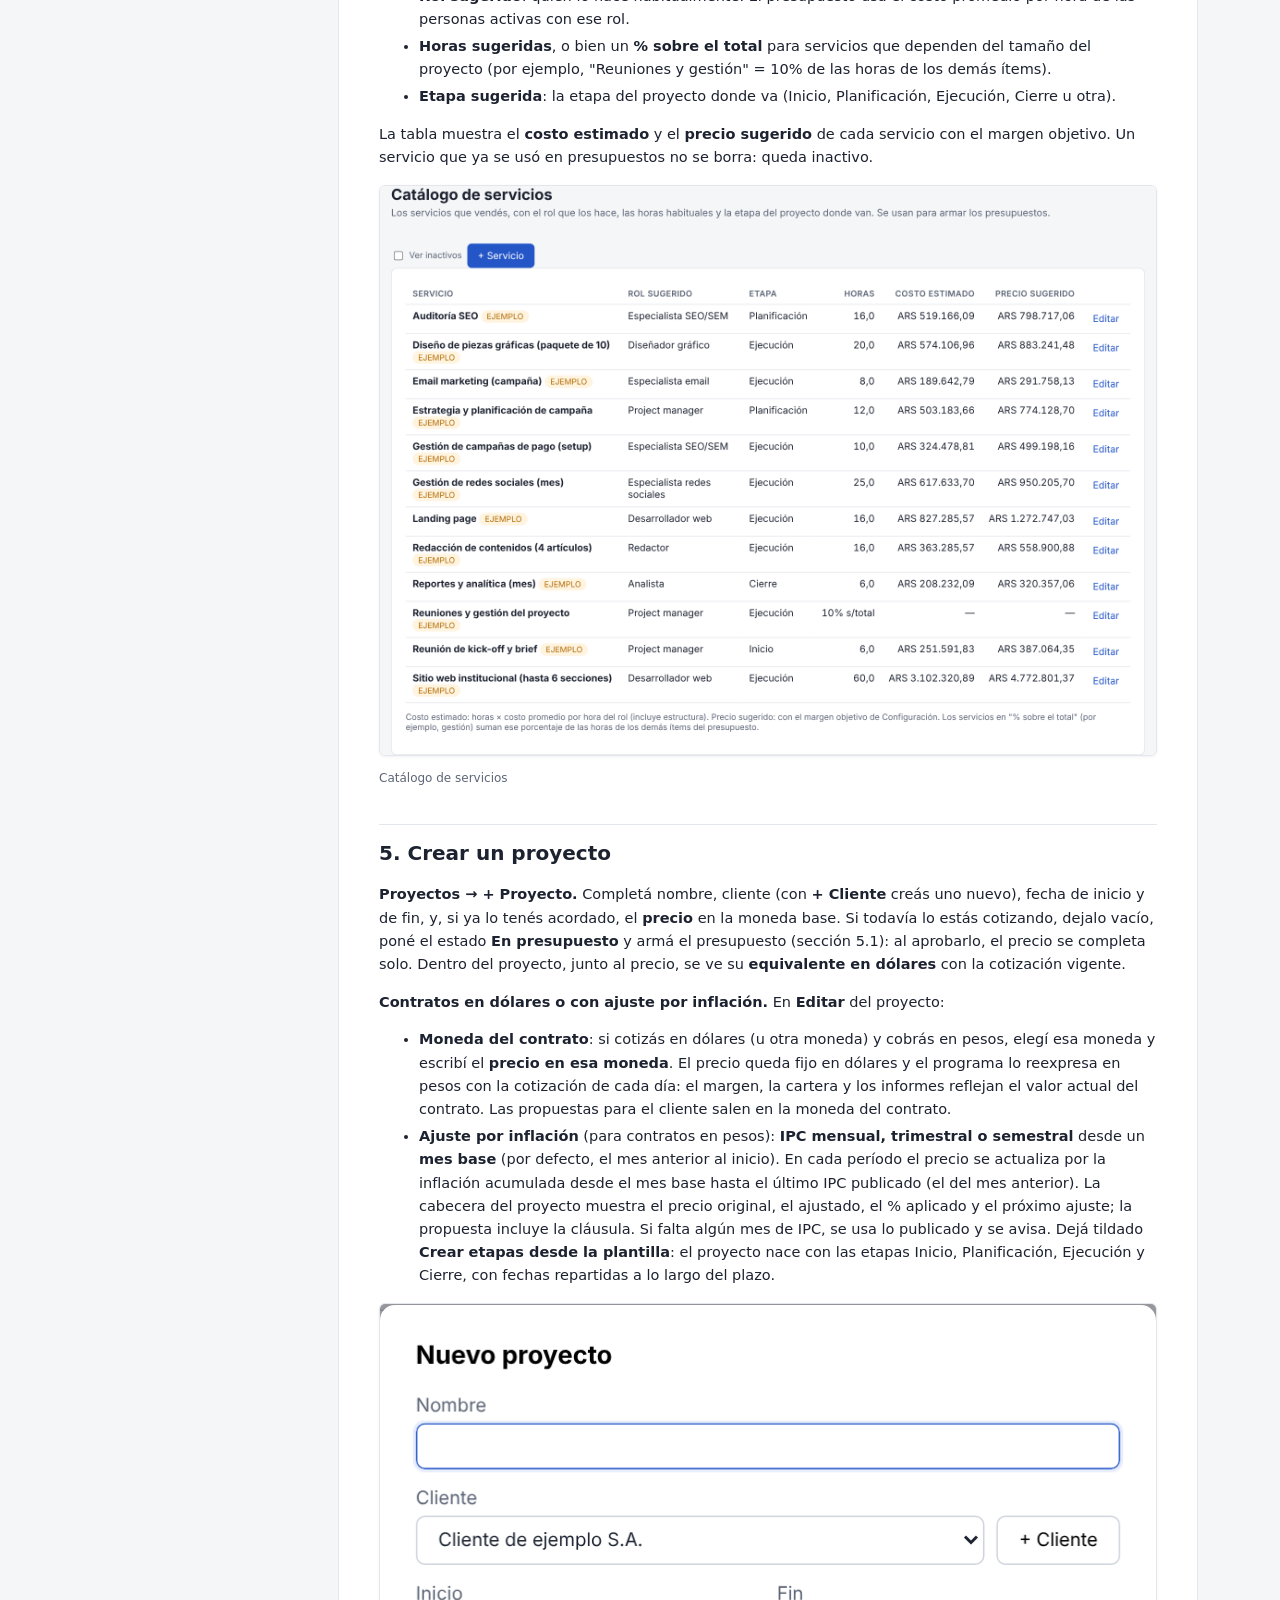
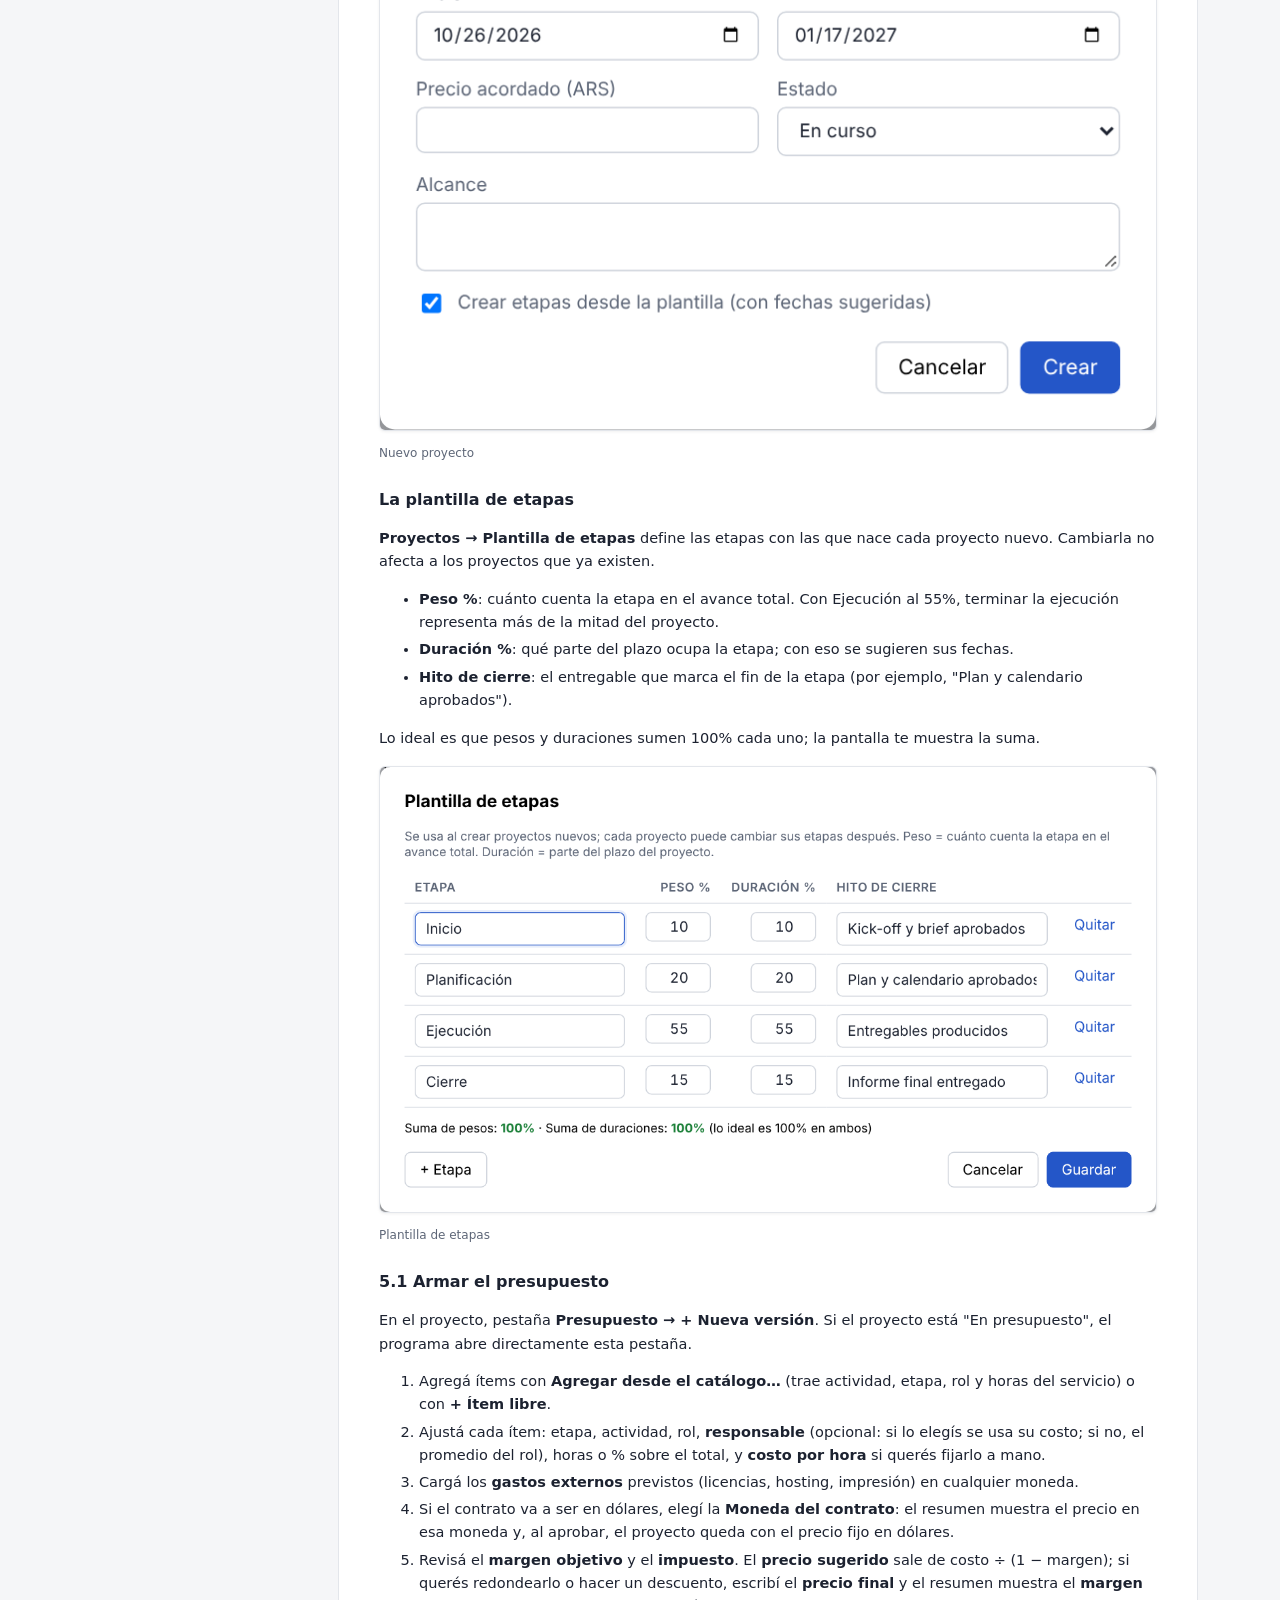
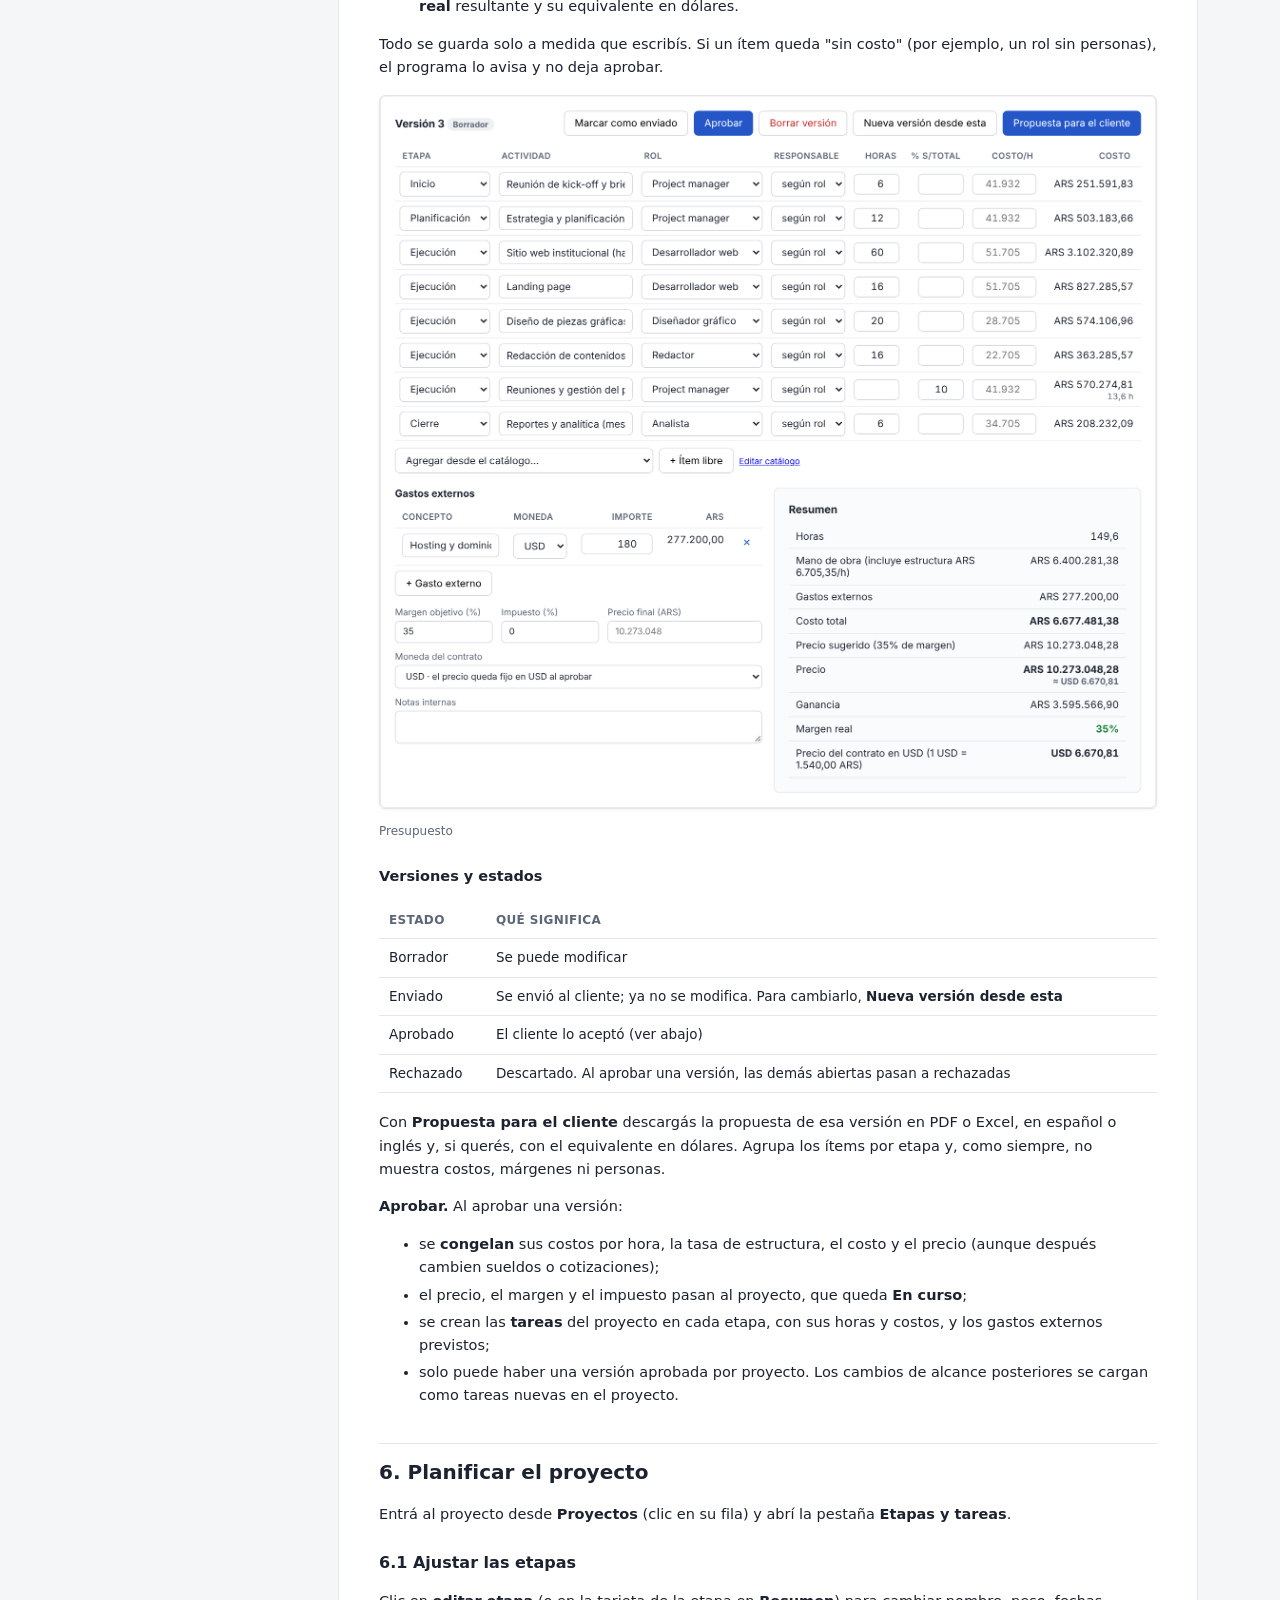
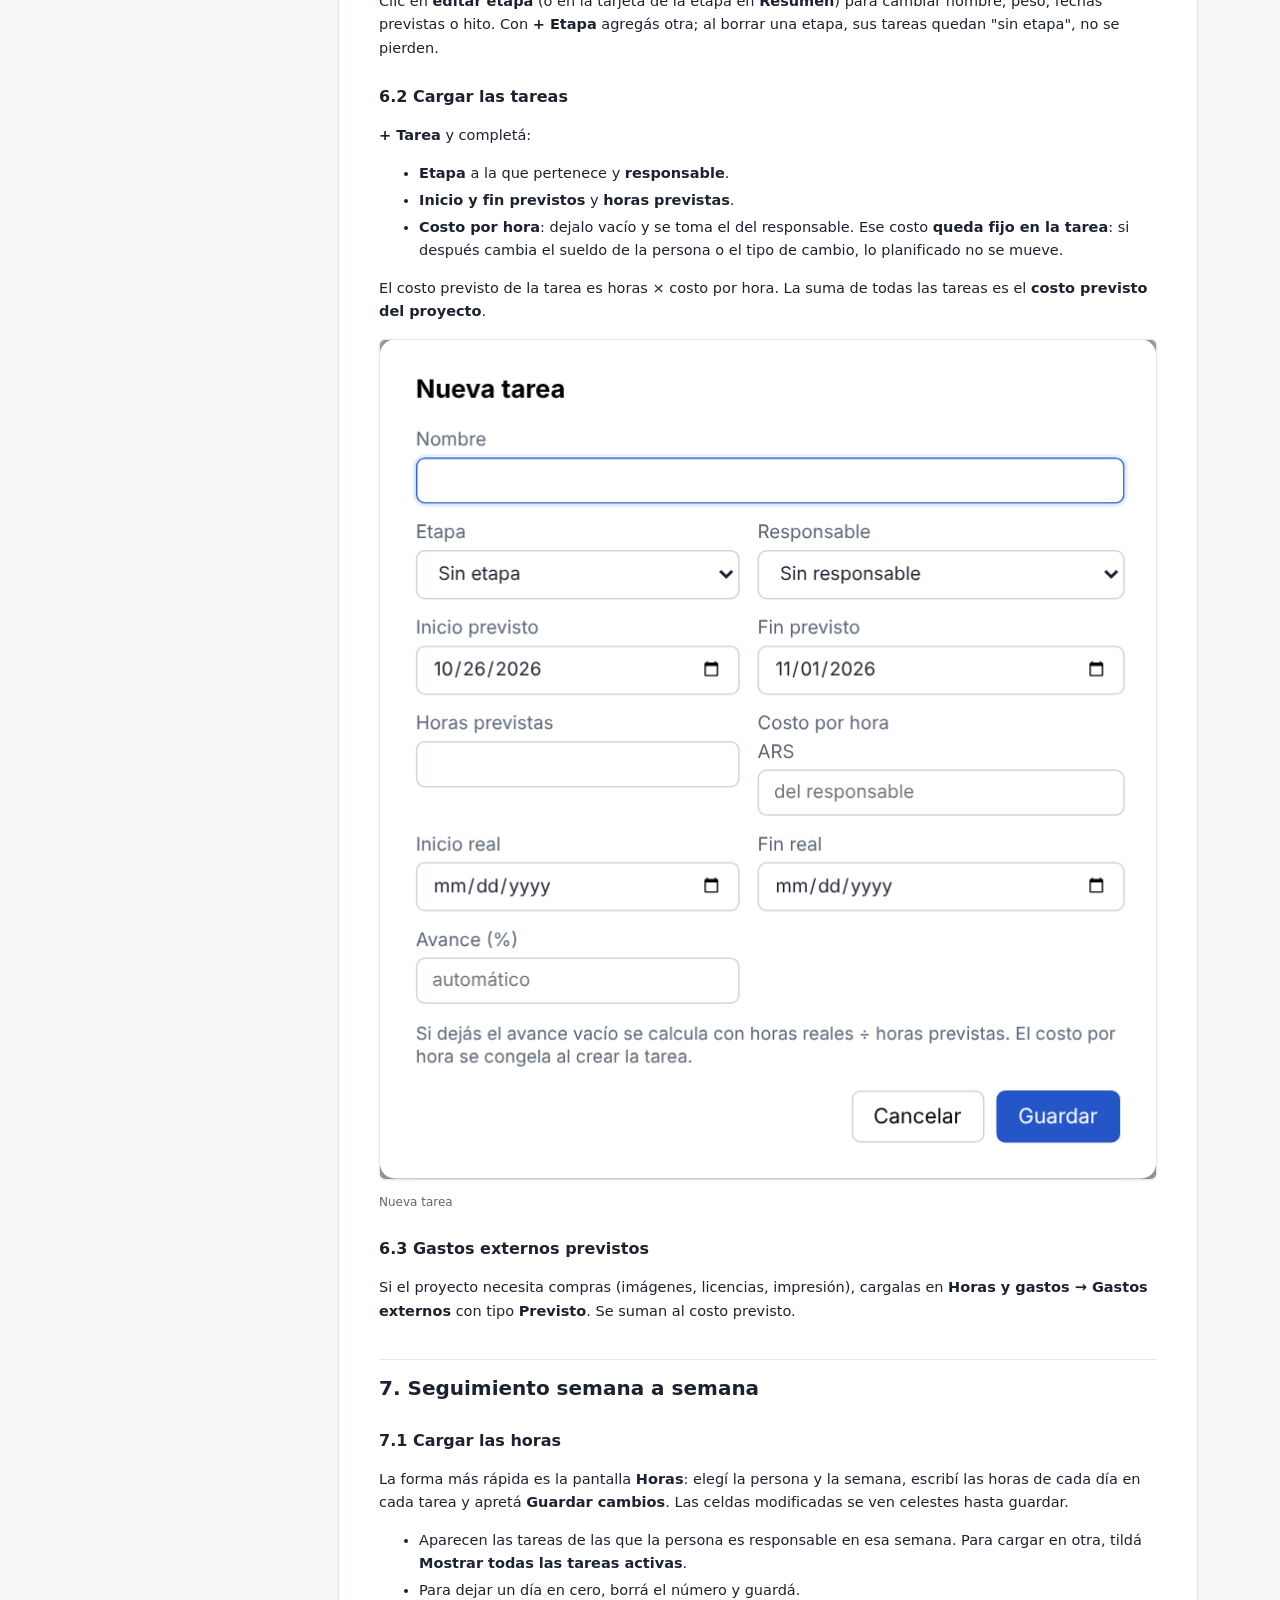
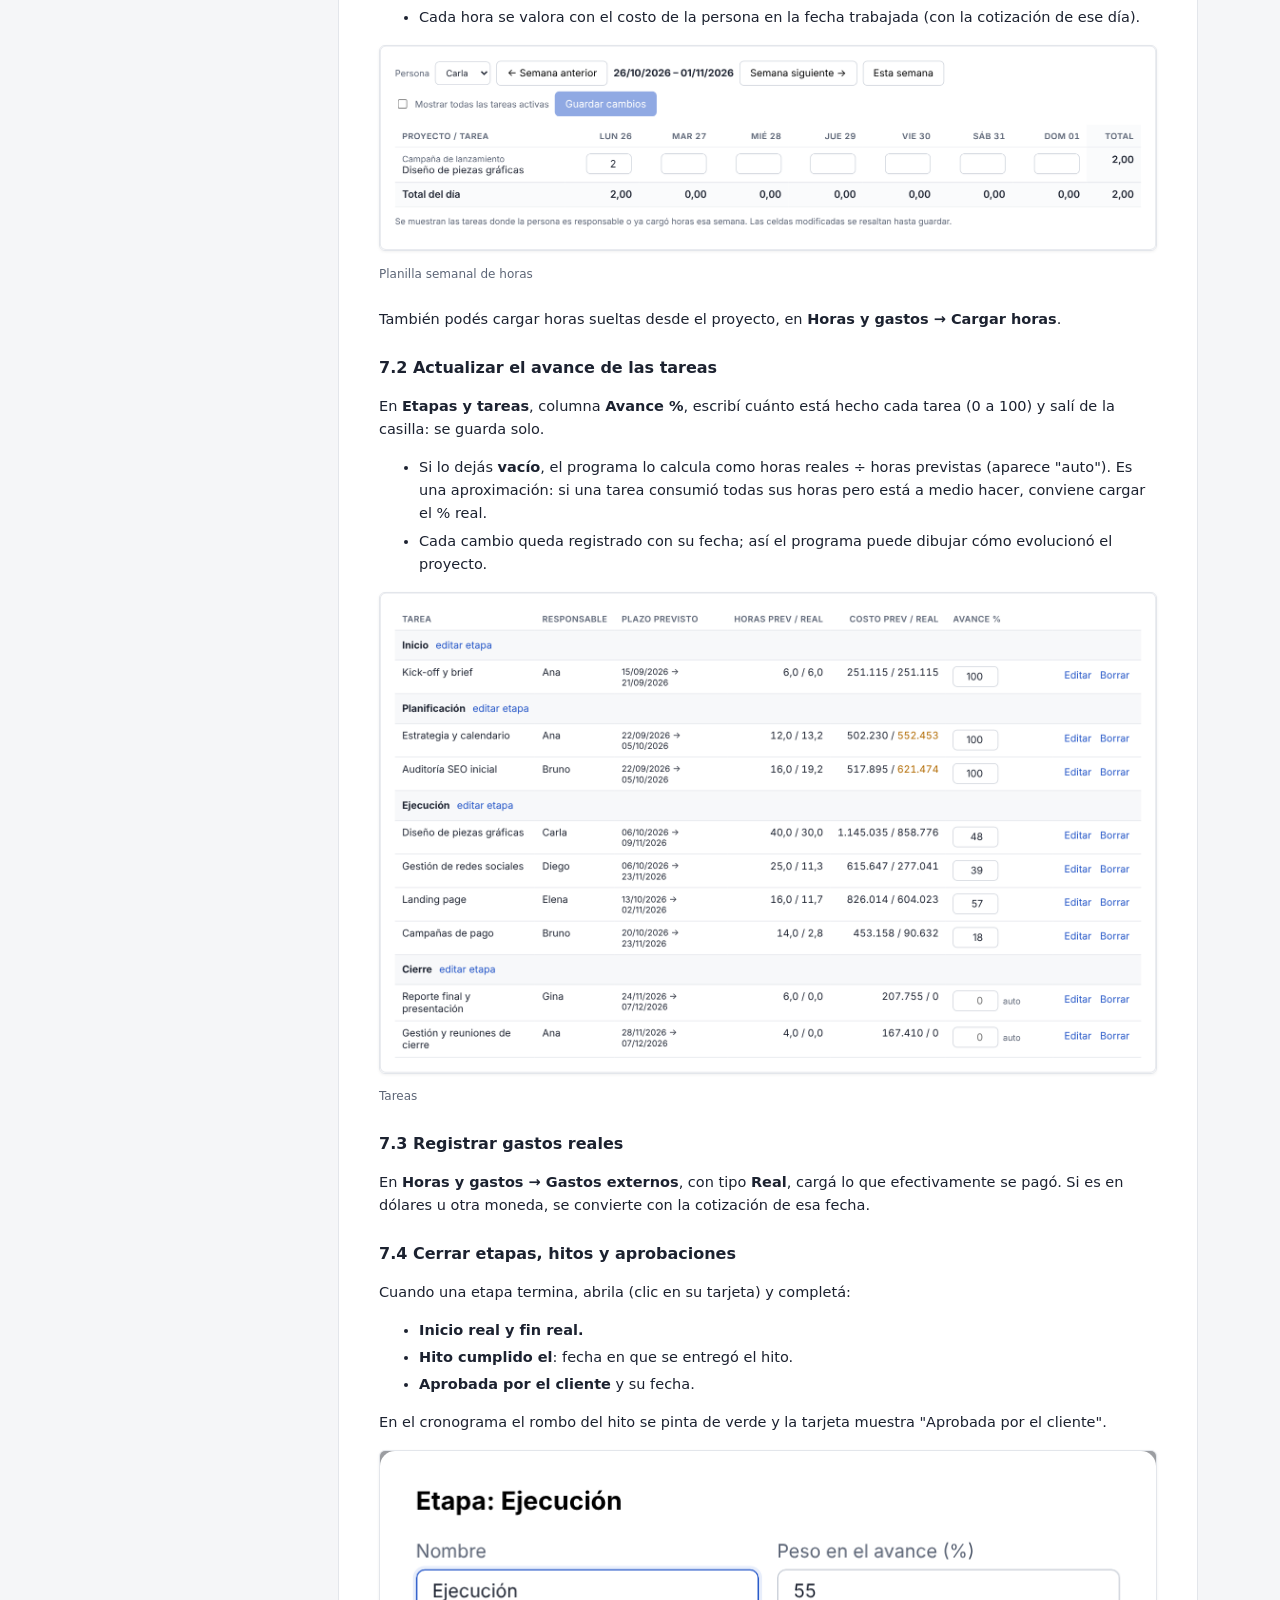
==== commit 41114aa9: "Publicación automática: una versión nueva en main crea su etiqueta y su release" ====
--- a/frontend/ayuda.html
+++ b/frontend/ayuda.html
@@ -27,7 +27,7 @@
 <body>
 <main style="max-width:1180px">
   <div style="display:flex;justify-content:space-between;align-items:flex-start;gap:16px;flex-wrap:wrap">
-    <div><h1>Ayuda</h1><p class="sub">Manual de uso — Presupuestos y seguimiento de proyectos · versión 0.8.1</p></div>
+    <div><h1>Ayuda</h1><p class="sub">Manual de uso — Presupuestos y seguimiento de proyectos · versión 0.8.0</p></div>
     <a href="manual.pdf" download><button>Descargar el manual en PDF</button></a>
   </div>
   <div class="manual">
@@ -44,7 +44,7 @@
 <p>Todo funciona en tu computadora, sin internet. Los importes se calculan en una <strong>moneda base</strong> que se elige al empezar: por defecto, <strong>pesos argentinos (ARS)</strong>. Los sueldos, tarifas o gastos en otra moneda (dólares, euros, reales…) se convierten con las cotizaciones que cargás, y las propuestas pueden mostrar también el <strong>equivalente en dólares (USD)</strong>.</p>
 <h2 id="2-instalacion">2. Instalación</h2>
 <ol>
-<li>Abrí el instalador <strong>Presupuestos-Setup-0.8.1.exe</strong> (el número cambia con cada versión).</li>
+<li>Abrí el instalador <strong>Presupuestos-Setup-0.8.0.exe</strong> (el número cambia con cada versión).</li>
 <li>Windows puede mostrar el aviso <strong>"Windows protegió su PC"</strong>, porque el programa no tiene firma digital comercial. Hacé clic en <strong>Más información</strong> y después en <strong>Ejecutar de todos modos</strong>. Es un aviso normal para programas sin firma comercial.</li>
 <li>Seguí el asistente: <strong>Siguiente → Instalar → Finalizar</strong>. No pide contraseña de administrador.</li>
 <li>Al terminar queda un acceso directo <strong>Presupuestos</strong> en el escritorio y en el menú Inicio. En el menú Inicio también encontrás este manual y la carpeta de datos.</li>
@@ -596,7 +596,7 @@
 <h2 id="11-actualizaciones">11. Actualizaciones</h2>
 <p>Al abrir el programa, si hay internet, se consulta si hay una versión nueva publicada. Si la hay, aparece un aviso verde arriba con el enlace para <strong>descargar el instalador</strong> y ver las novedades. Con la <strong>×</strong> se oculta el aviso hasta la próxima versión. El programa solo lee el número de versión publicado en GitHub, no envía ningún dato. Se puede desactivar en <strong>Configuración → Licencia y actualizaciones</strong>.</p>
 <figure><img alt="Aviso de versión nueva" src="assets/manual/32_aviso_version.png"><figcaption>Aviso de versión nueva</figcaption></figure>
-<p>Cuando recibas una versión nueva (por ejemplo <strong>Presupuestos-Setup-0.8.1.exe</strong>), cerrá el programa y ejecutá el instalador nuevo: reemplaza el programa y conserva todos los datos. La base se adapta sola a la versión nueva la primera vez que la abrís.</p>
+<p>Cuando recibas una versión nueva (por ejemplo <strong>Presupuestos-Setup-0.8.0.exe</strong>), cerrá el programa y ejecutá el instalador nuevo: reemplaza el programa y conserva todos los datos. La base se adapta sola a la versión nueva la primera vez que la abrís.</p>
 <p>Si venías usando una versión anterior en dólares, se conservan todos los importes y la moneda base sigue siendo <strong>USD</strong>. El logo que traía esa versión ya no viene incluido: si querés verlo en la barra, cargalo en <strong>Configuración → Datos de la empresa</strong>.</p>
 <h2 id="12-problemas-frecuentes">12. Problemas frecuentes</h2>
 <table>
@@ -607,10 +607,6 @@
 </tr>
 </thead>
 <tbody>
-<tr>
-<td><strong>Traer del BCRA</strong> o <strong>Actualizar desde el BCRA</strong> dice «No se pudo conectar con el BCRA»</td>
-<td>Abrí en el navegador https://api.bcra.gob.ar/estadisticascambiarias/v1.0/Cotizaciones. Si ves datos, internet funciona: el programa reintenta solo con el sistema de red de Windows (útil con proxies de empresa); si aun así falla, el mensaje dice el motivo. Si el navegador tampoco abre, el servicio del BCRA está caído o la red lo bloquea: cargá la cotización a mano y probá más tarde</td>
-</tr>
 <tr>
 <td>Windows dice "Windows protegió su PC"</td>
 <td><strong>Más información → Ejecutar de todos modos</strong> (sección 2)</td>
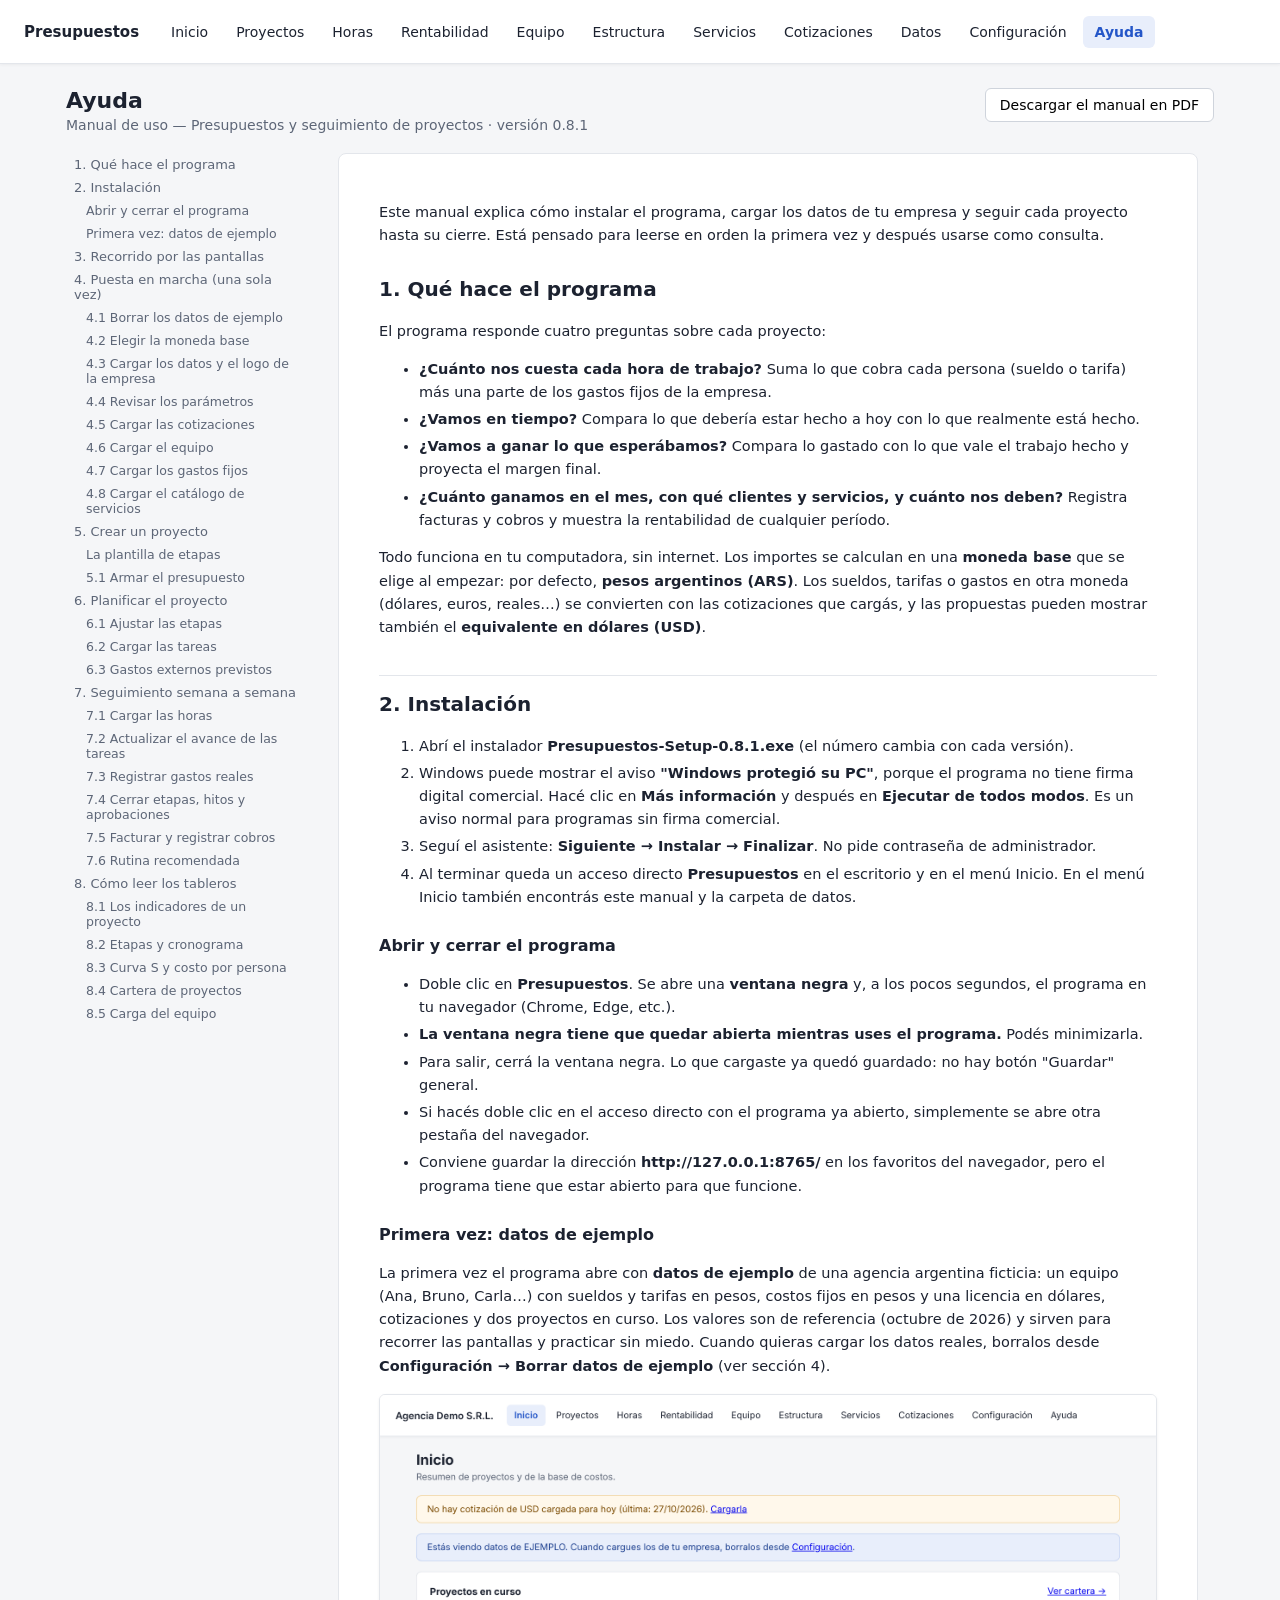
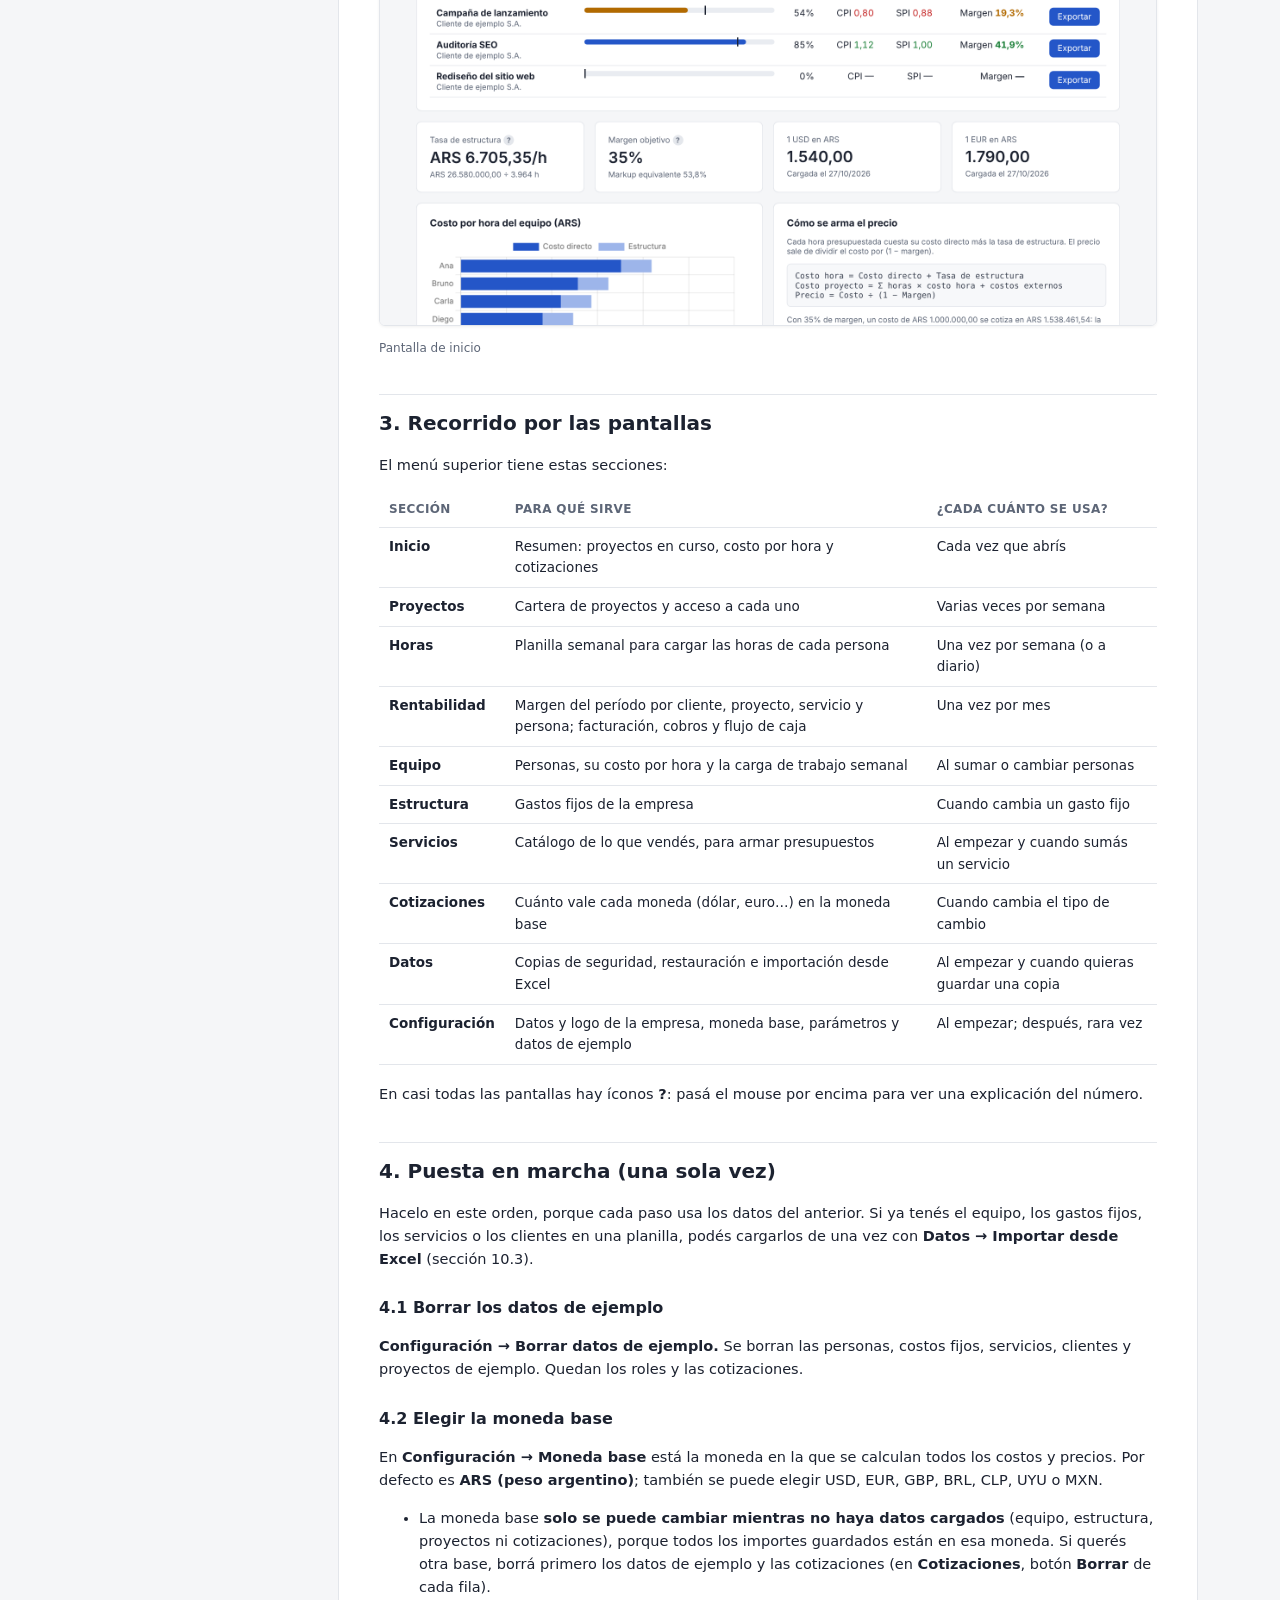
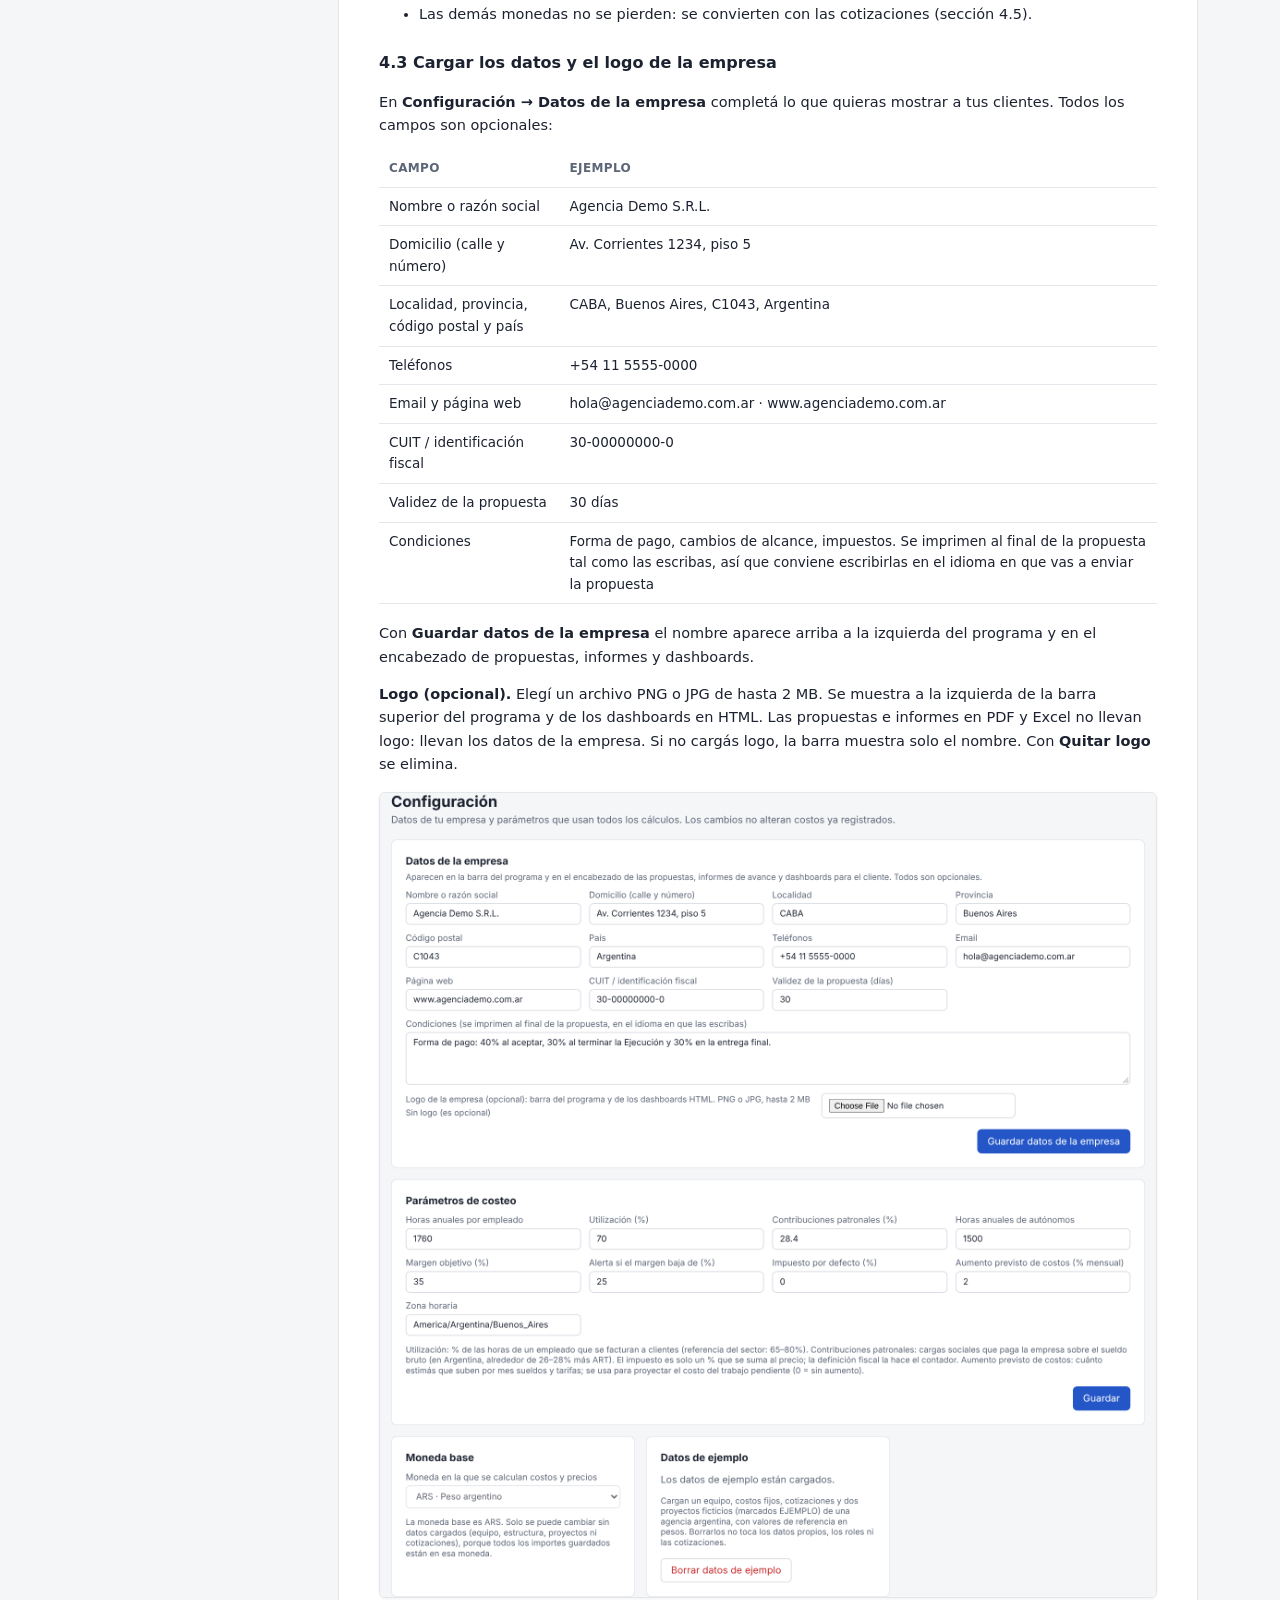
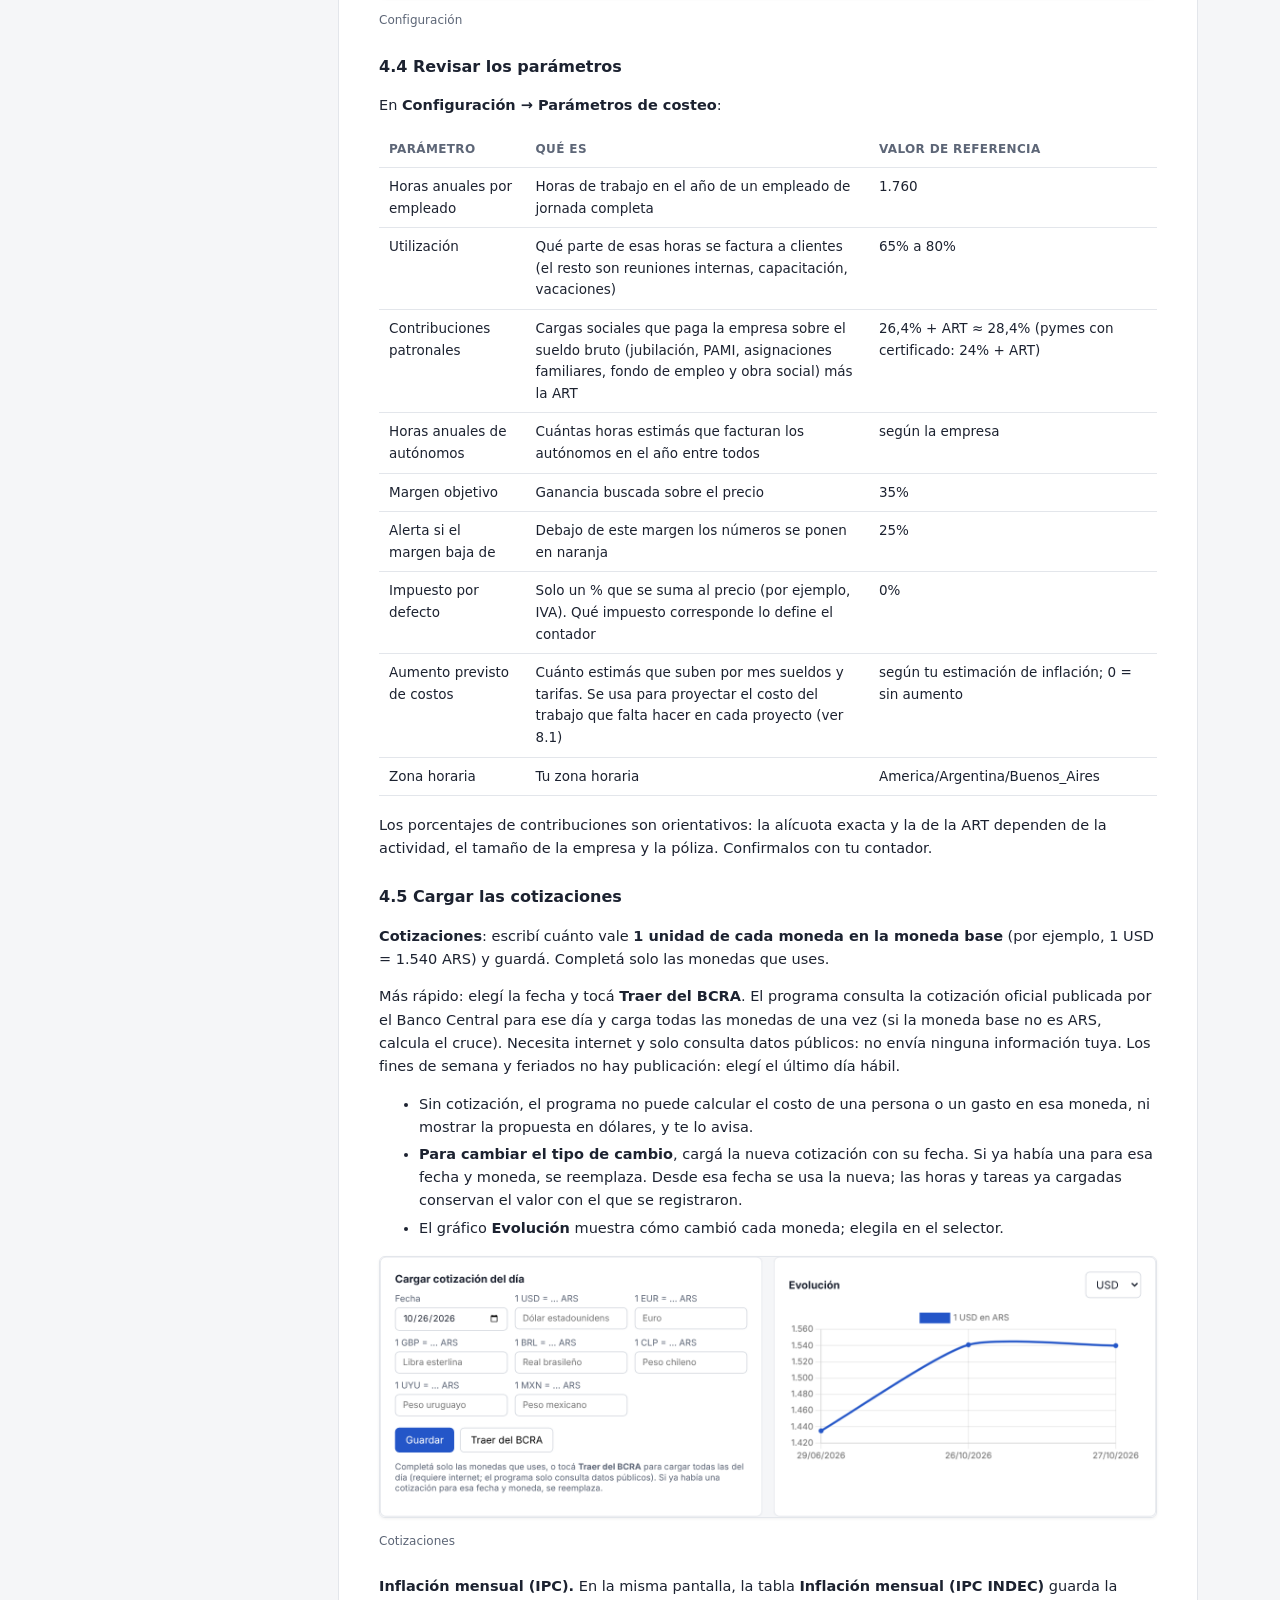
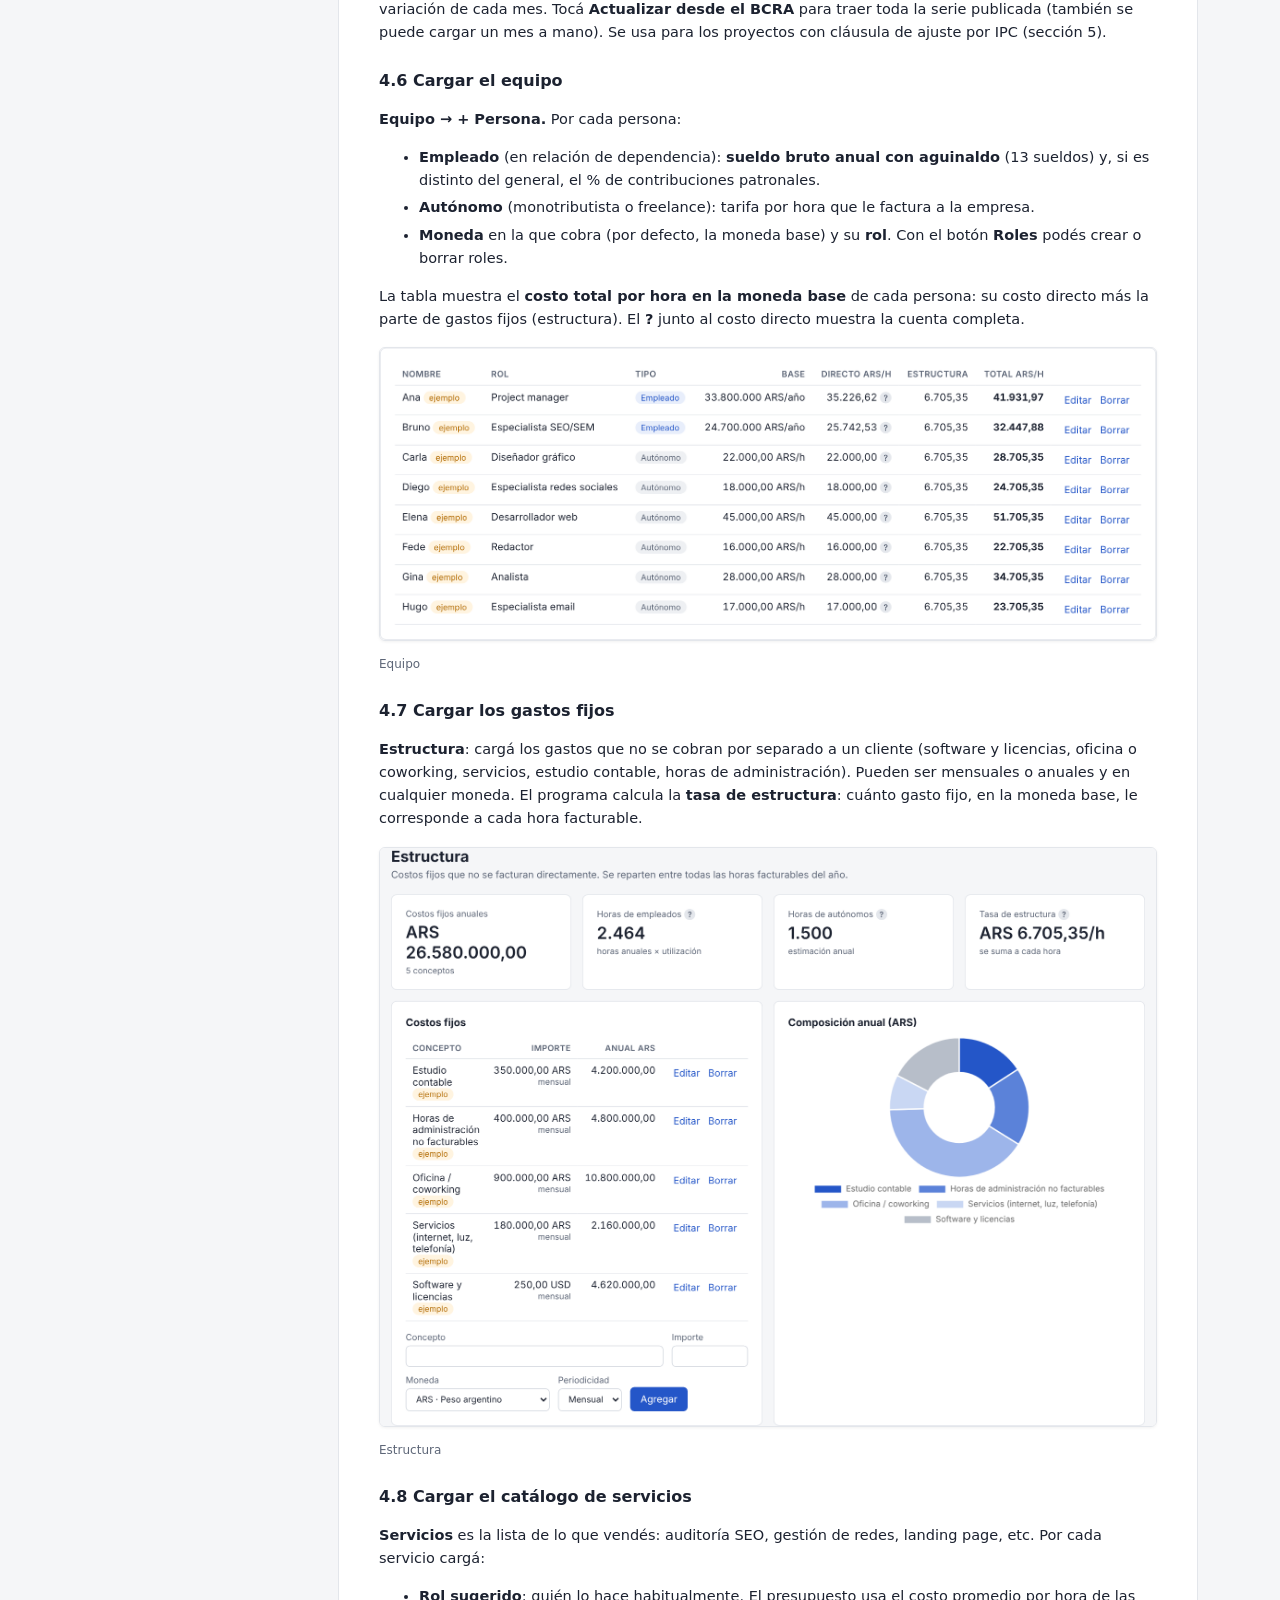
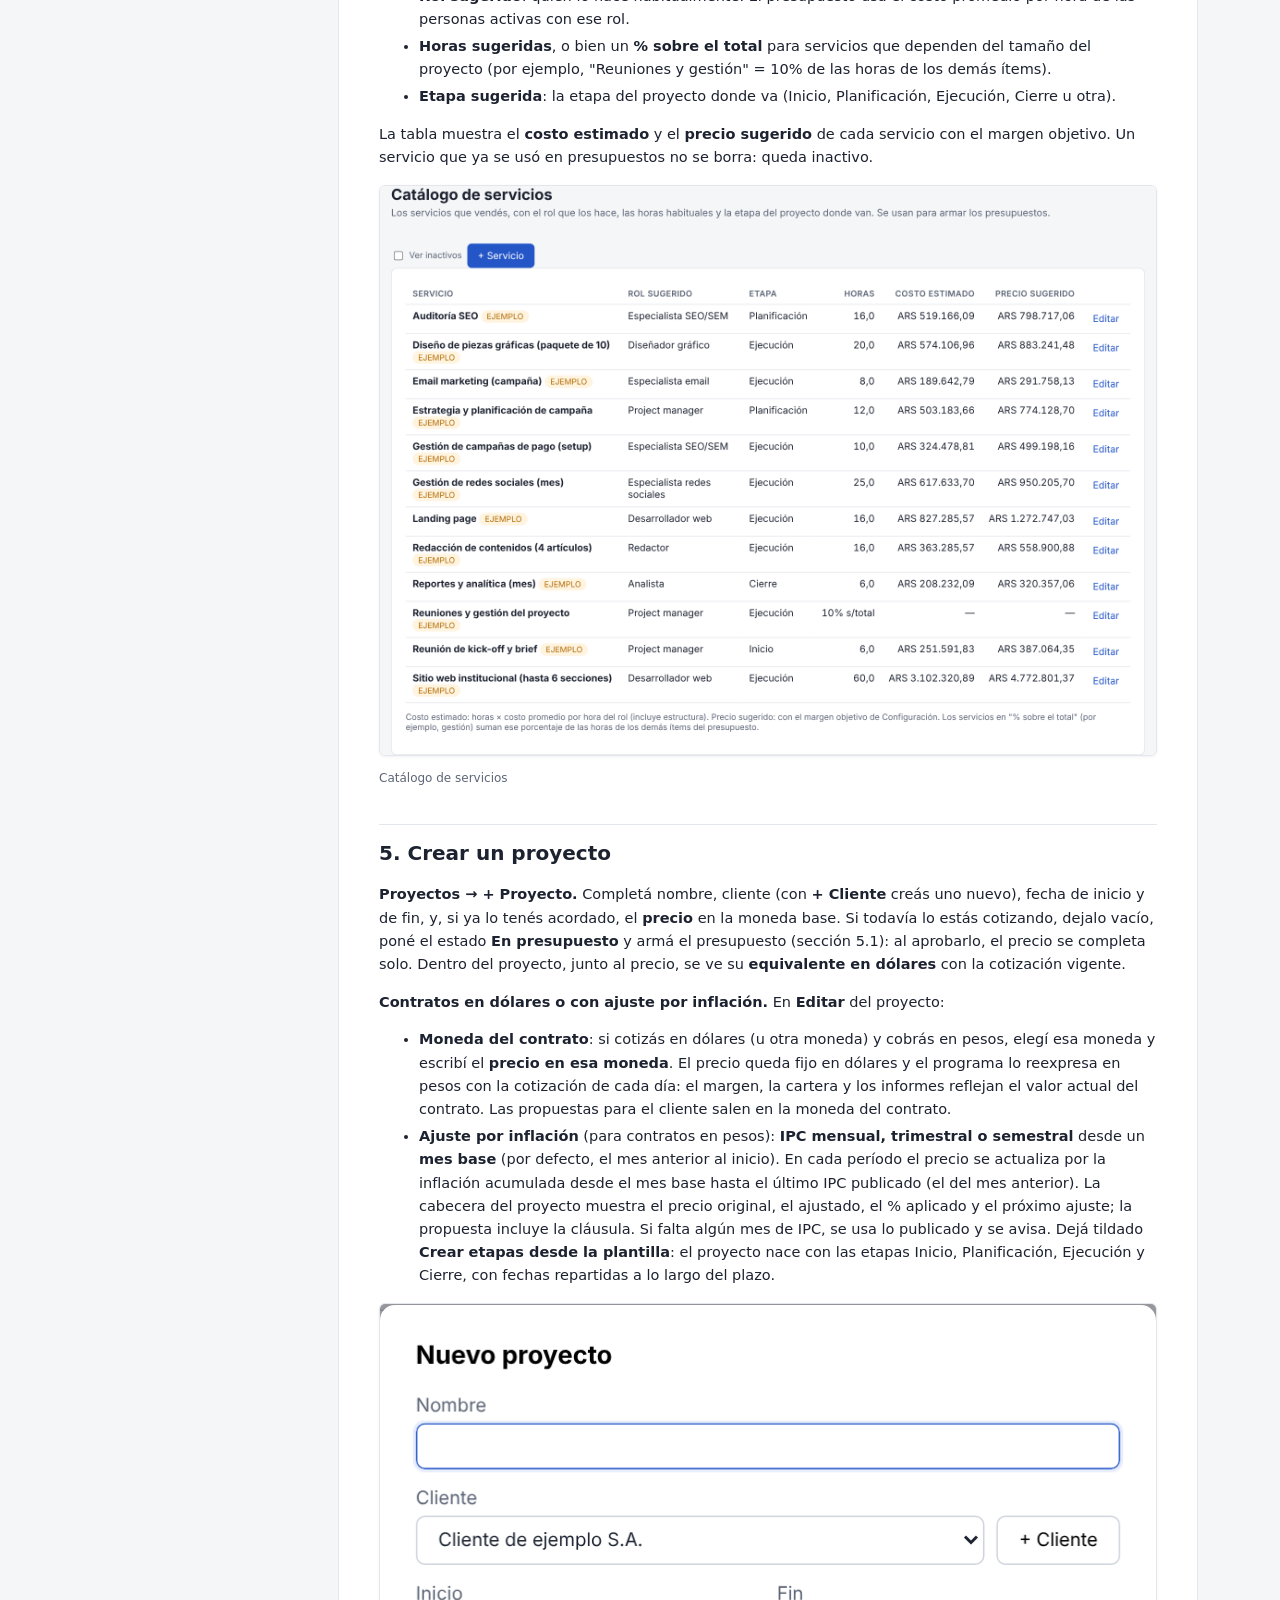
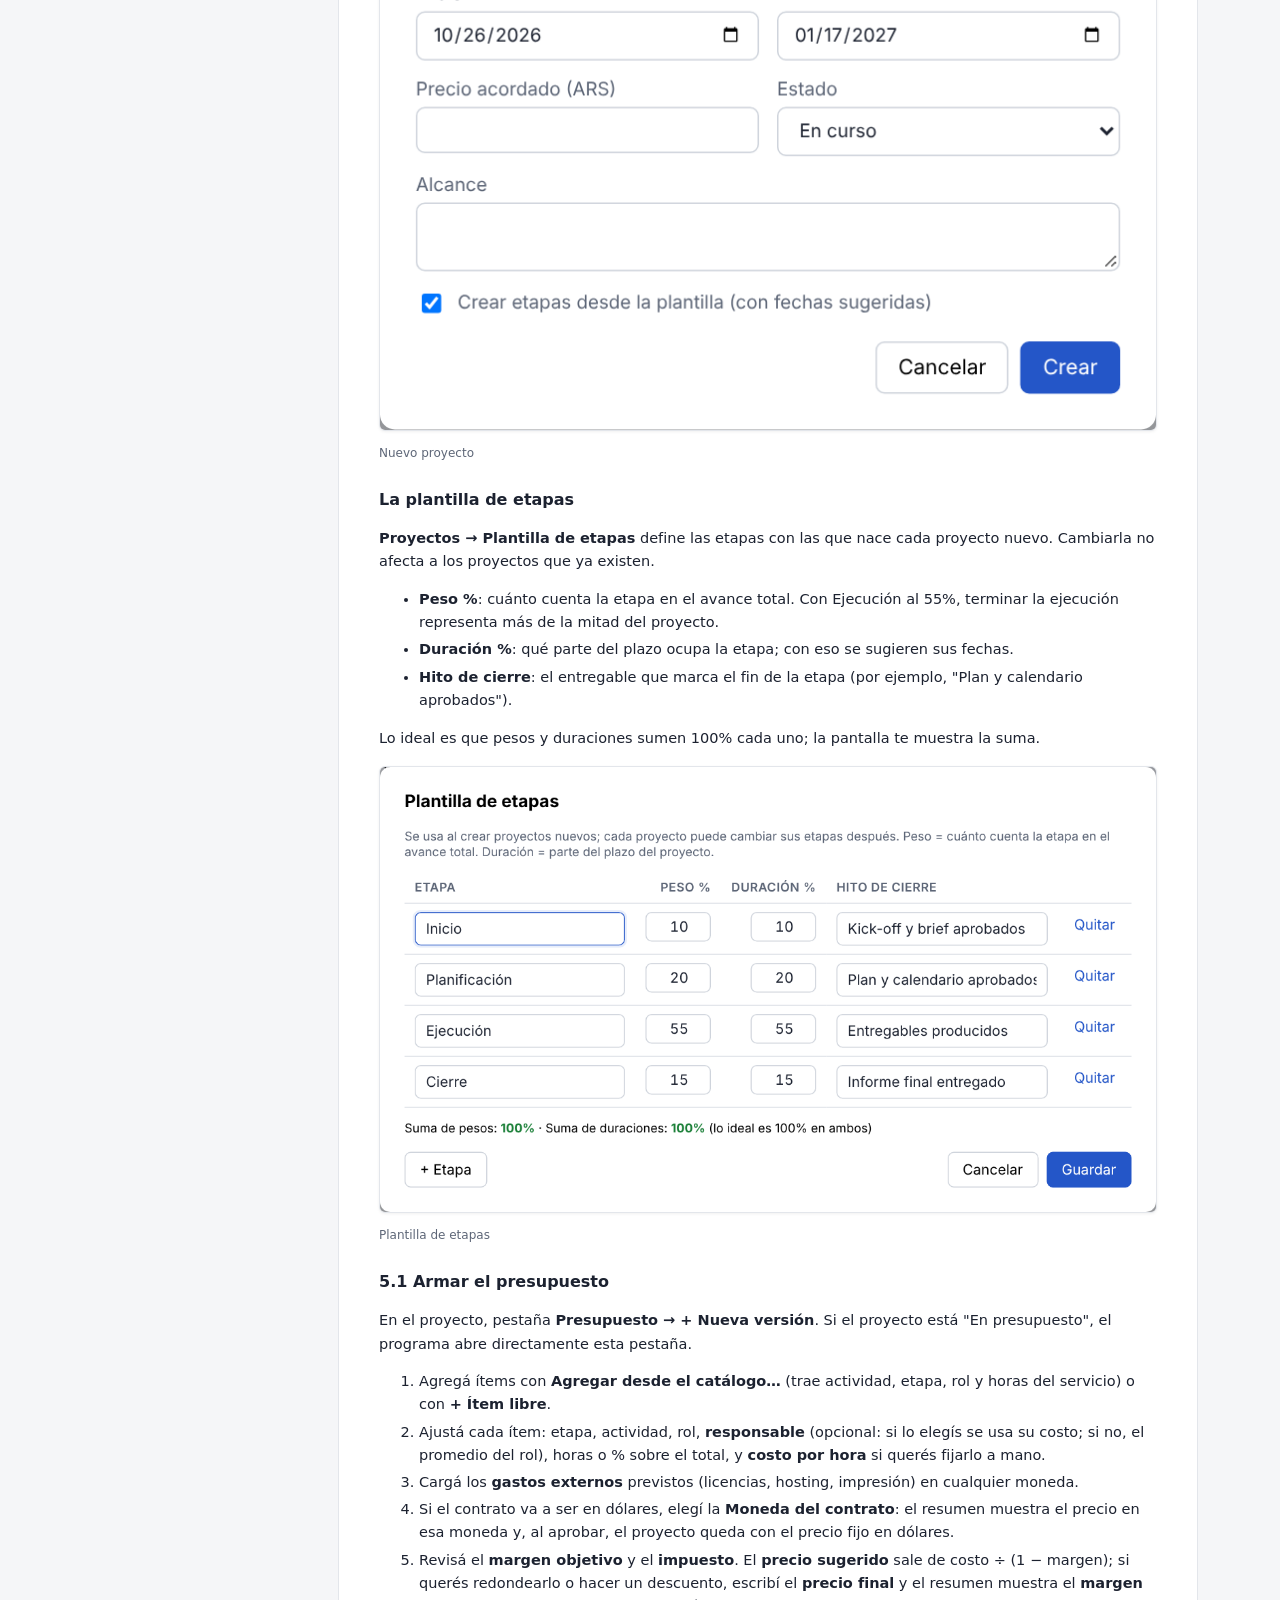
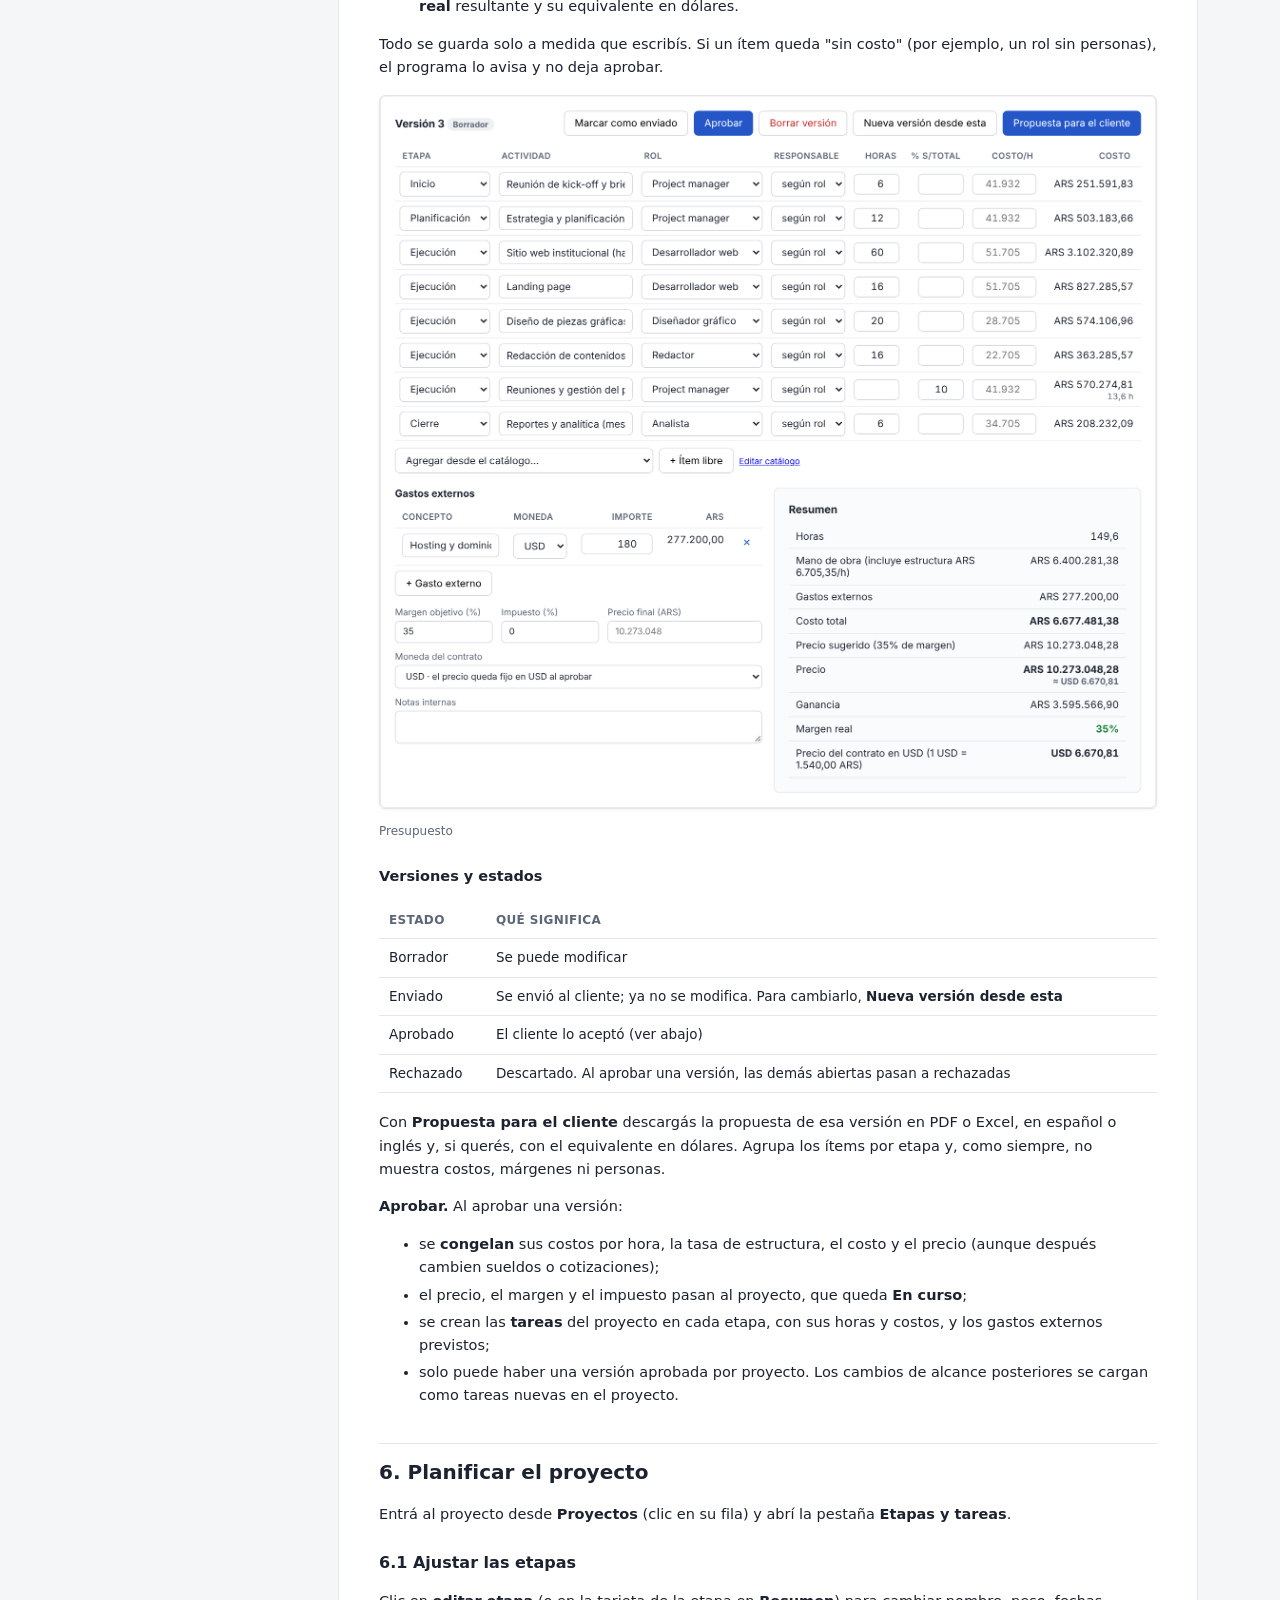
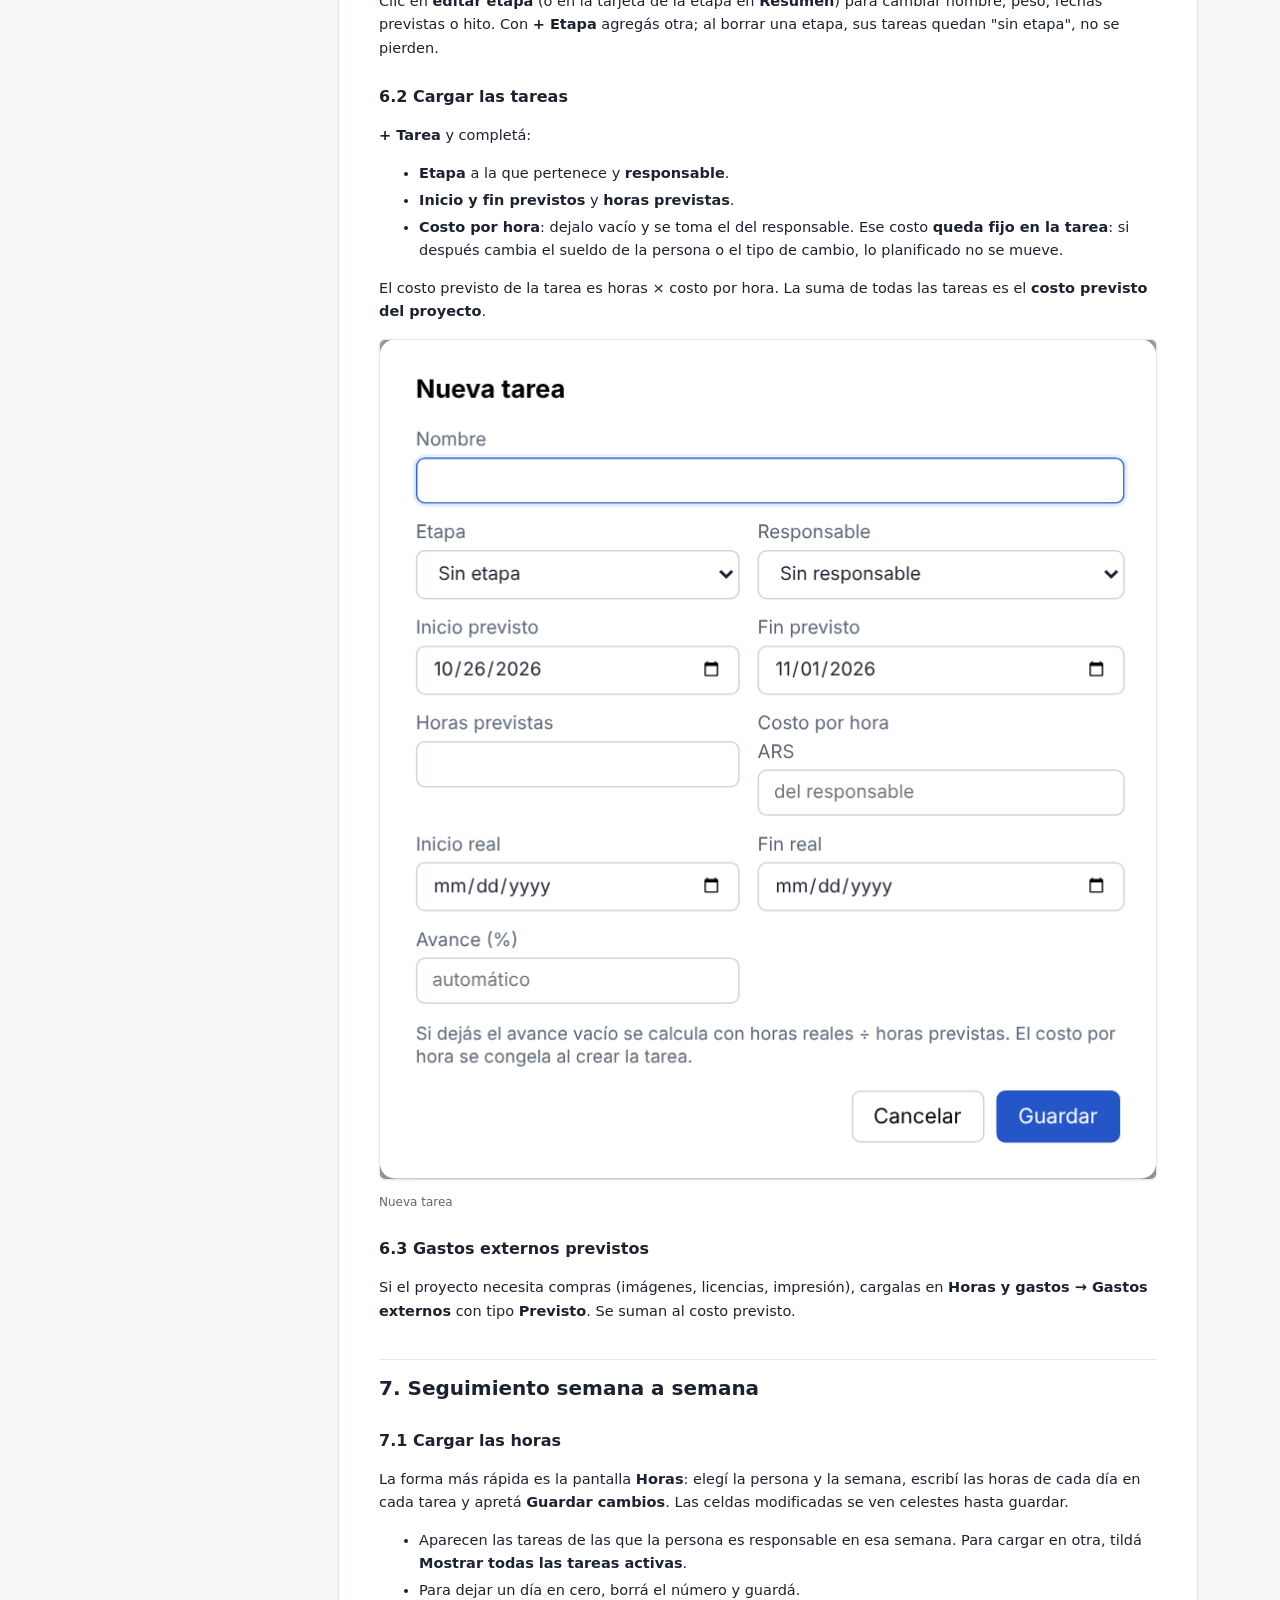
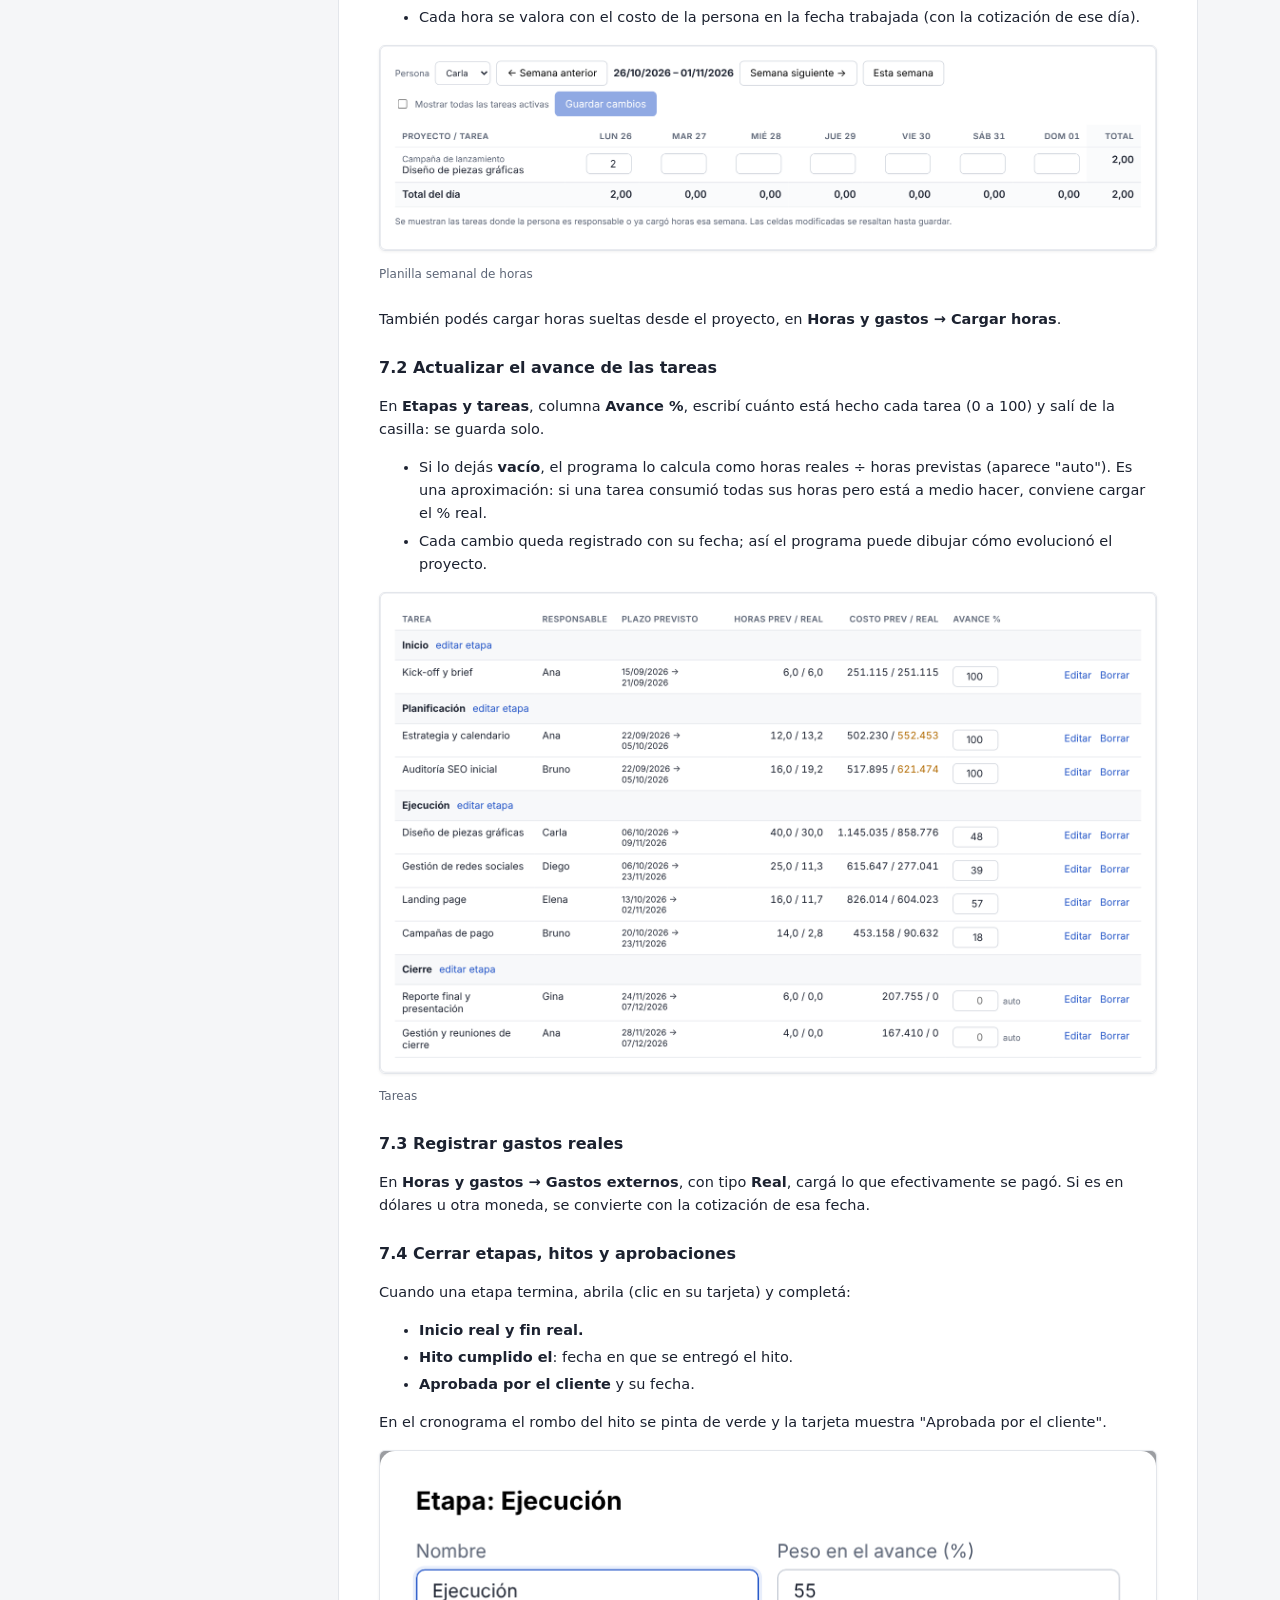
==== commit 04f98e8f: "Versión 0.8.1: consulta al BCRA con segundo intento por el sistema de red de Windows - Si Python no " ====
--- a/frontend/ayuda.html
+++ b/frontend/ayuda.html
@@ -27,7 +27,7 @@
 <body>
 <main style="max-width:1180px">
   <div style="display:flex;justify-content:space-between;align-items:flex-start;gap:16px;flex-wrap:wrap">
-    <div><h1>Ayuda</h1><p class="sub">Manual de uso — Presupuestos y seguimiento de proyectos · versión 0.8.0</p></div>
+    <div><h1>Ayuda</h1><p class="sub">Manual de uso — Presupuestos y seguimiento de proyectos · versión 0.8.1</p></div>
     <a href="manual.pdf" download><button>Descargar el manual en PDF</button></a>
   </div>
   <div class="manual">
@@ -44,7 +44,7 @@
 <p>Todo funciona en tu computadora, sin internet. Los importes se calculan en una <strong>moneda base</strong> que se elige al empezar: por defecto, <strong>pesos argentinos (ARS)</strong>. Los sueldos, tarifas o gastos en otra moneda (dólares, euros, reales…) se convierten con las cotizaciones que cargás, y las propuestas pueden mostrar también el <strong>equivalente en dólares (USD)</strong>.</p>
 <h2 id="2-instalacion">2. Instalación</h2>
 <ol>
-<li>Abrí el instalador <strong>Presupuestos-Setup-0.8.0.exe</strong> (el número cambia con cada versión).</li>
+<li>Abrí el instalador <strong>Presupuestos-Setup-0.8.1.exe</strong> (el número cambia con cada versión).</li>
 <li>Windows puede mostrar el aviso <strong>"Windows protegió su PC"</strong>, porque el programa no tiene firma digital comercial. Hacé clic en <strong>Más información</strong> y después en <strong>Ejecutar de todos modos</strong>. Es un aviso normal para programas sin firma comercial.</li>
 <li>Seguí el asistente: <strong>Siguiente → Instalar → Finalizar</strong>. No pide contraseña de administrador.</li>
 <li>Al terminar queda un acceso directo <strong>Presupuestos</strong> en el escritorio y en el menú Inicio. En el menú Inicio también encontrás este manual y la carpeta de datos.</li>
@@ -596,7 +596,7 @@
 <h2 id="11-actualizaciones">11. Actualizaciones</h2>
 <p>Al abrir el programa, si hay internet, se consulta si hay una versión nueva publicada. Si la hay, aparece un aviso verde arriba con el enlace para <strong>descargar el instalador</strong> y ver las novedades. Con la <strong>×</strong> se oculta el aviso hasta la próxima versión. El programa solo lee el número de versión publicado en GitHub, no envía ningún dato. Se puede desactivar en <strong>Configuración → Licencia y actualizaciones</strong>.</p>
 <figure><img alt="Aviso de versión nueva" src="assets/manual/32_aviso_version.png"><figcaption>Aviso de versión nueva</figcaption></figure>
-<p>Cuando recibas una versión nueva (por ejemplo <strong>Presupuestos-Setup-0.8.0.exe</strong>), cerrá el programa y ejecutá el instalador nuevo: reemplaza el programa y conserva todos los datos. La base se adapta sola a la versión nueva la primera vez que la abrís.</p>
+<p>Cuando recibas una versión nueva (por ejemplo <strong>Presupuestos-Setup-0.8.1.exe</strong>), cerrá el programa y ejecutá el instalador nuevo: reemplaza el programa y conserva todos los datos. La base se adapta sola a la versión nueva la primera vez que la abrís.</p>
 <p>Si venías usando una versión anterior en dólares, se conservan todos los importes y la moneda base sigue siendo <strong>USD</strong>. El logo que traía esa versión ya no viene incluido: si querés verlo en la barra, cargalo en <strong>Configuración → Datos de la empresa</strong>.</p>
 <h2 id="12-problemas-frecuentes">12. Problemas frecuentes</h2>
 <table>
@@ -607,6 +607,10 @@
 </tr>
 </thead>
 <tbody>
+<tr>
+<td><strong>Traer del BCRA</strong> o <strong>Actualizar desde el BCRA</strong> dice «No se pudo conectar con el BCRA»</td>
+<td>Abrí en el navegador https://api.bcra.gob.ar/estadisticascambiarias/v1.0/Cotizaciones. Si ves datos, internet funciona: el programa reintenta solo con el sistema de red de Windows (útil con proxies de empresa); si aun así falla, el mensaje dice el motivo. Si el navegador tampoco abre, el servicio del BCRA está caído o la red lo bloquea: cargá la cotización a mano y probá más tarde</td>
+</tr>
 <tr>
 <td>Windows dice "Windows protegió su PC"</td>
 <td><strong>Más información → Ejecutar de todos modos</strong> (sección 2)</td>
